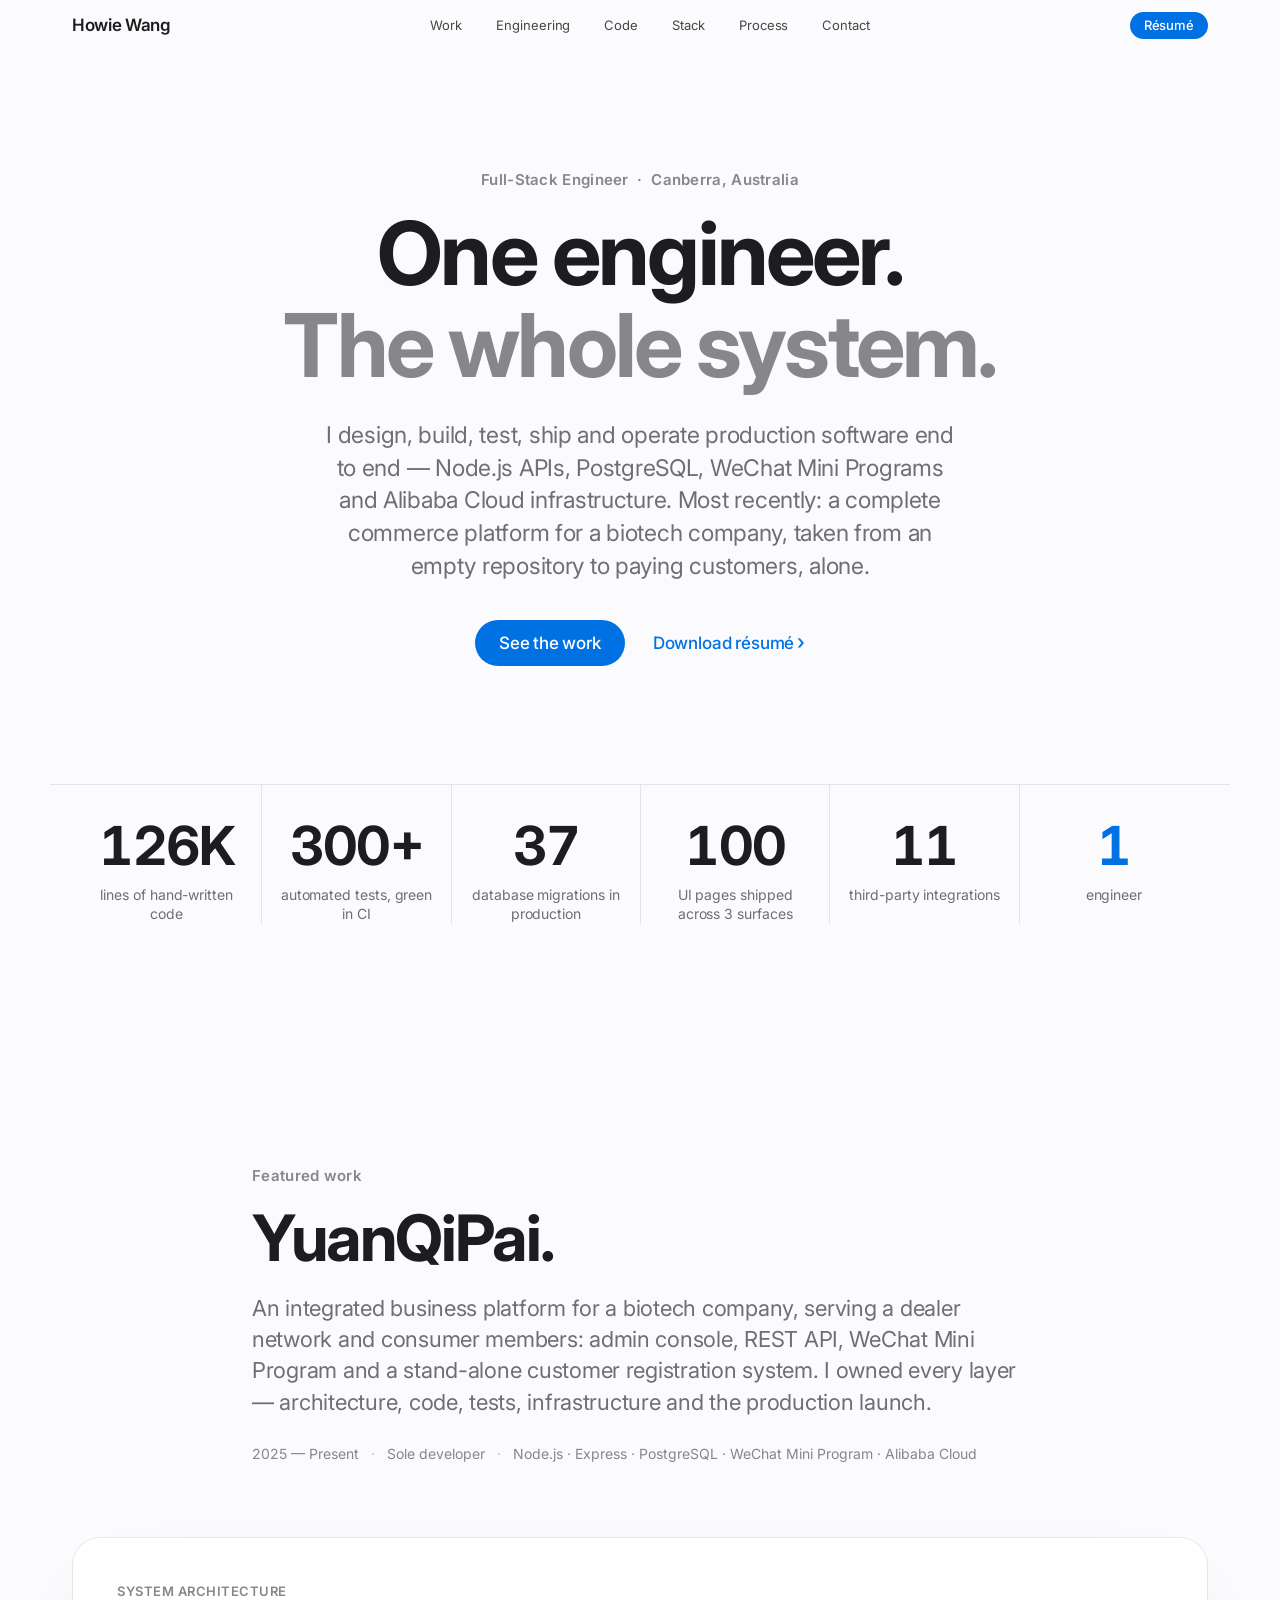
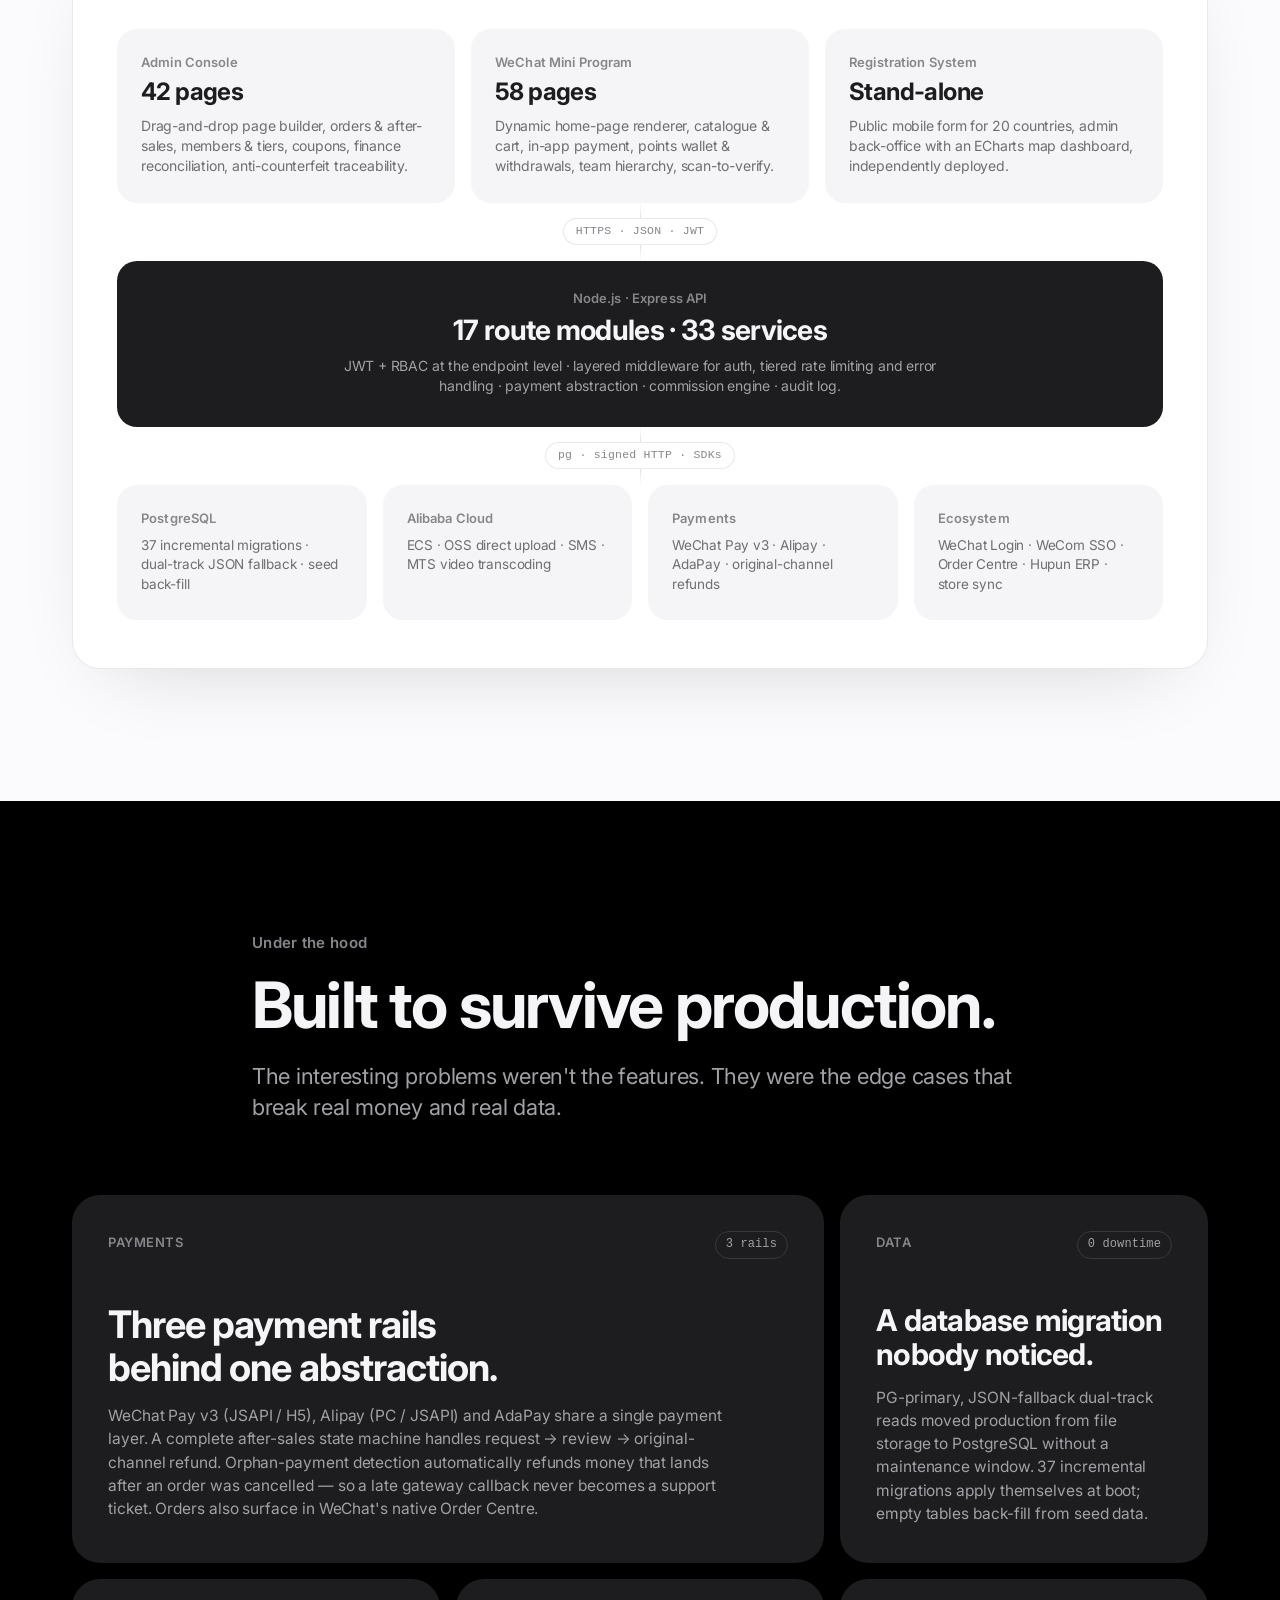
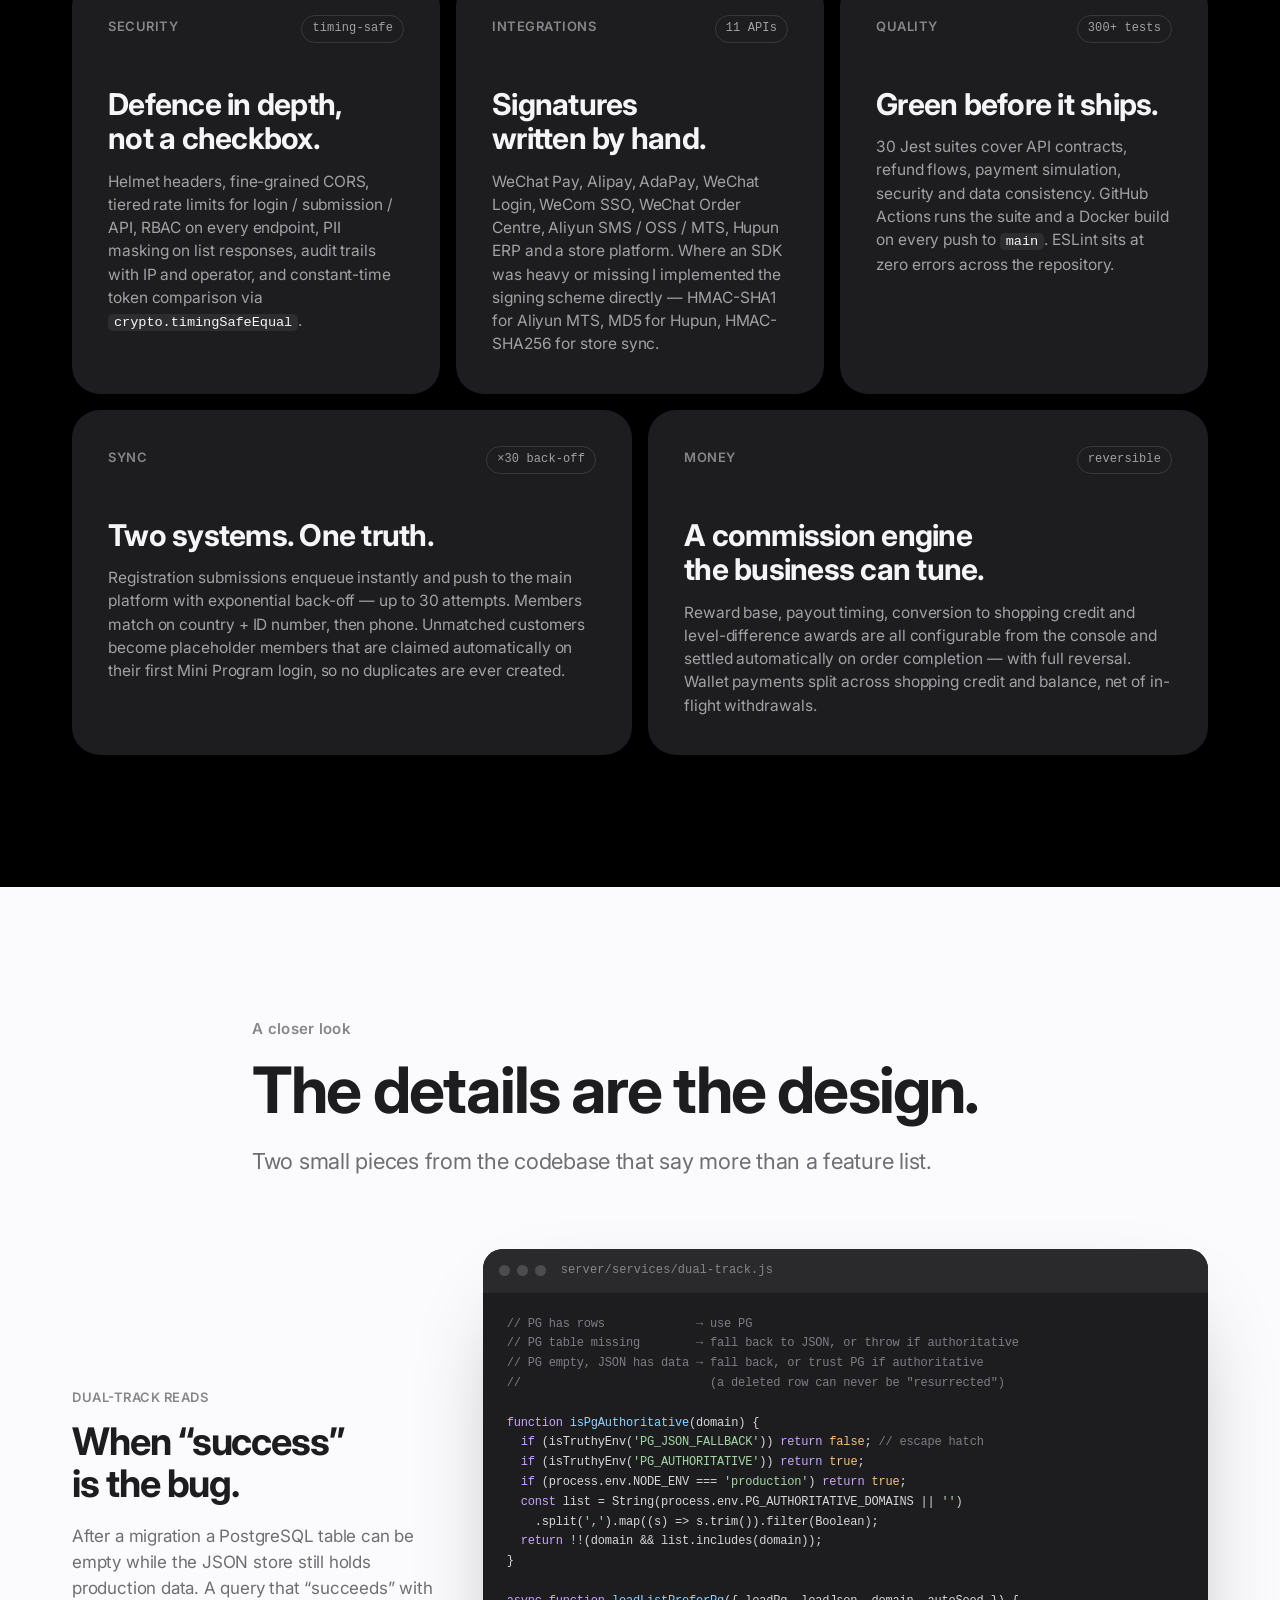
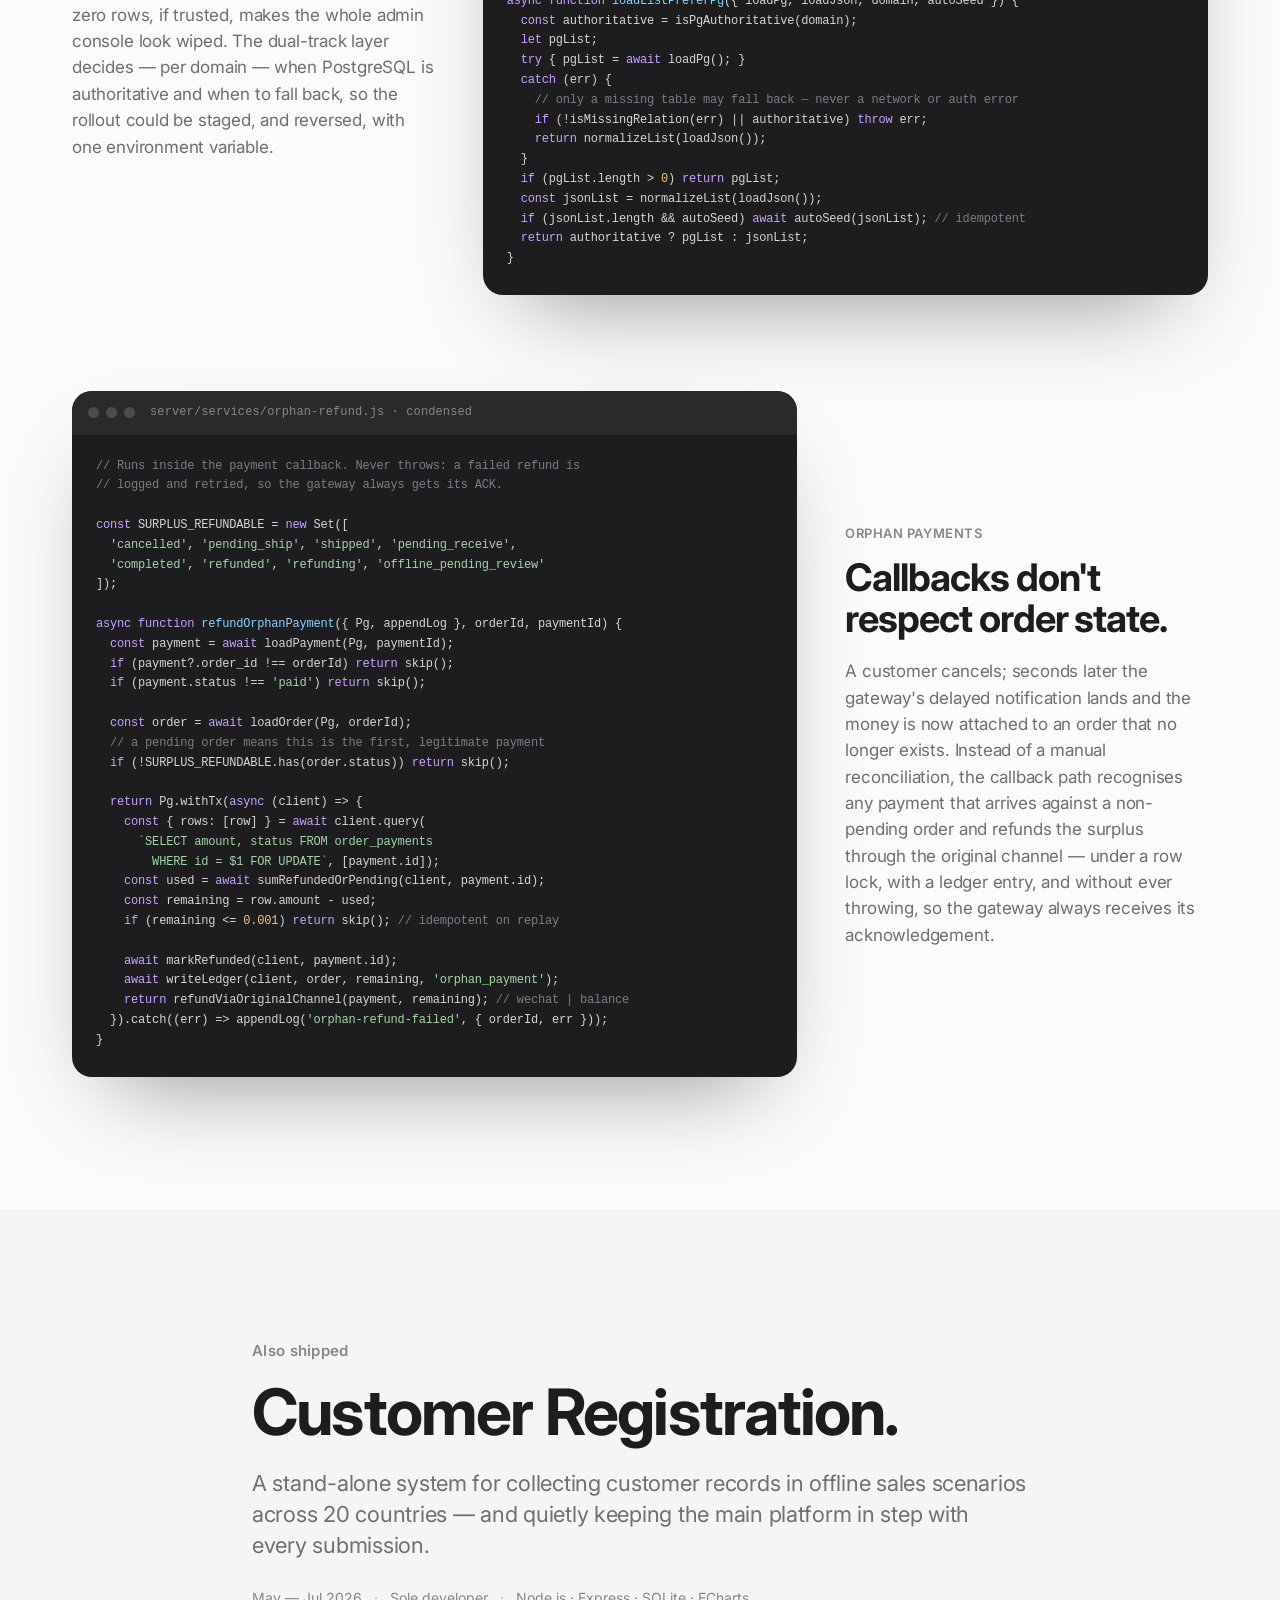
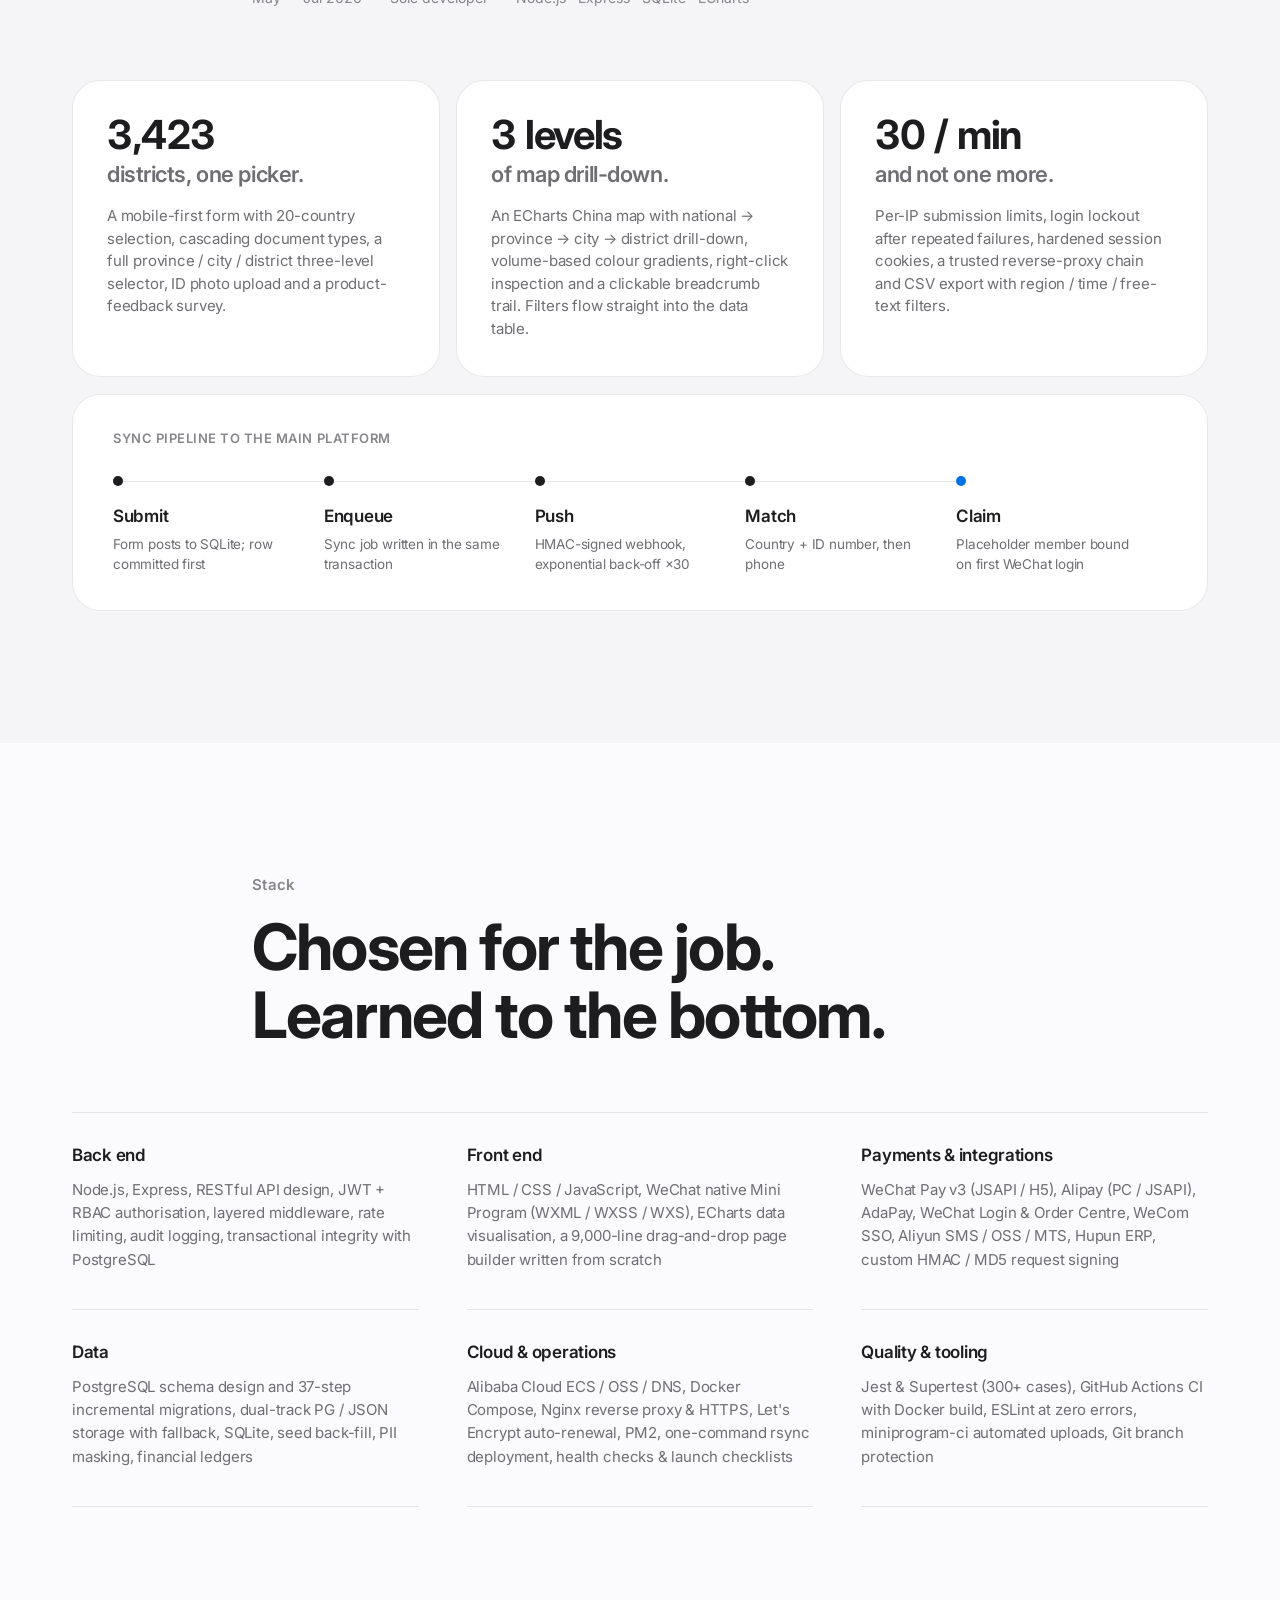
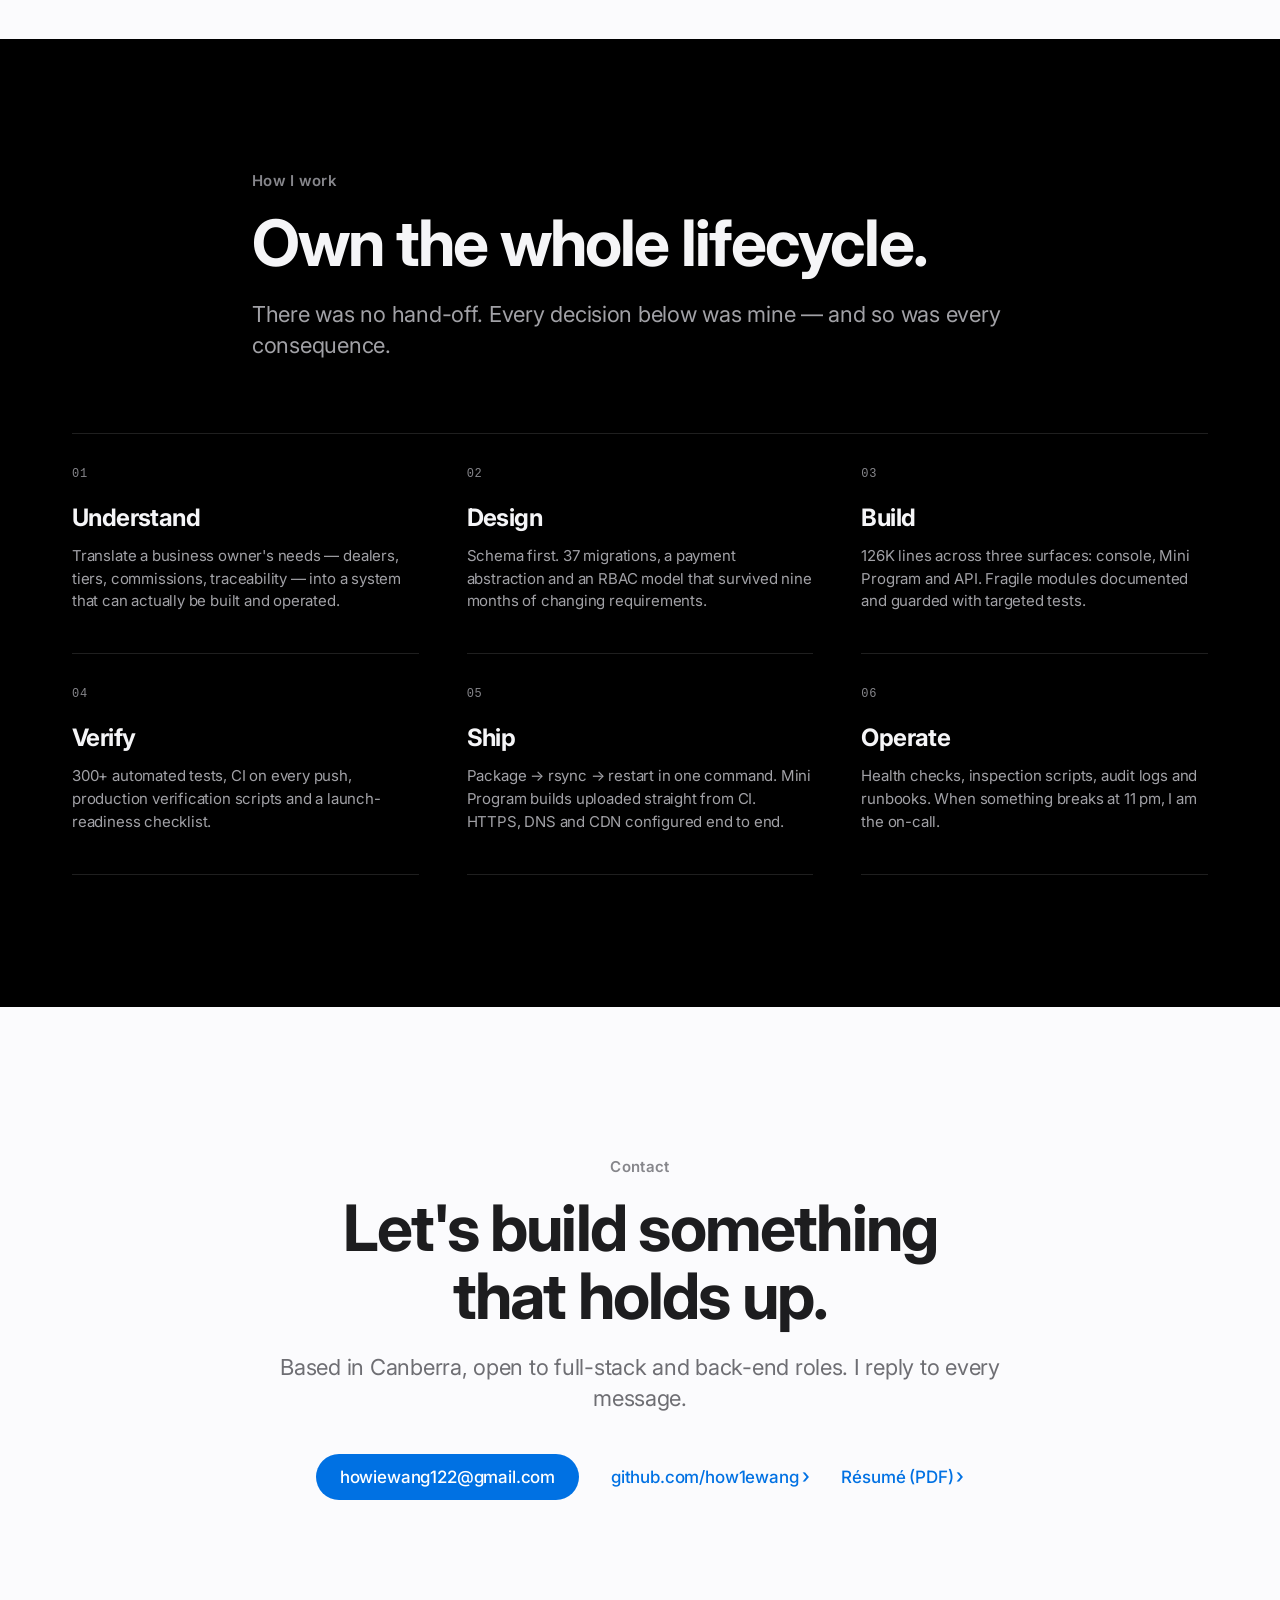
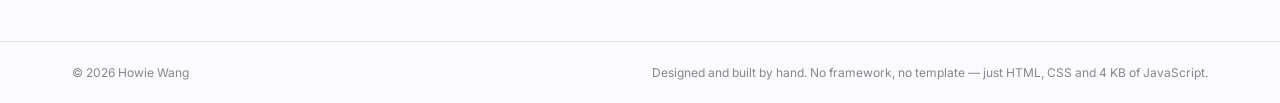
==== index.html @ 5460c05d "Personal site: Apple-style portfolio (HTML/CSS/JS, no build step) Co-authored-by: Cursor <cursoragen" ====
<!DOCTYPE html>
<html lang="en">
<head>
  <meta charset="utf-8">
  <meta name="viewport" content="width=device-width, initial-scale=1, viewport-fit=cover">
  <title>Howie Wang — Full-Stack Engineer</title>
  <meta name="description" content="Howie Wang is a full-stack engineer in Canberra who designs, builds, tests, ships and operates production systems end to end — Node.js, PostgreSQL, WeChat Mini Programs and Alibaba Cloud.">
  <meta name="author" content="Howie Wang">
  <meta name="theme-color" content="#fbfbfd">

  <meta property="og:type" content="website">
  <meta property="og:title" content="Howie Wang — Full-Stack Engineer">
  <meta property="og:description" content="One engineer. The whole system. A production commerce platform — 126K lines, 300+ tests, 37 migrations, 11 integrations — built solo.">
  <meta name="twitter:card" content="summary">

  <link rel="icon" href="data:image/svg+xml,%3Csvg xmlns='http://www.w3.org/2000/svg' viewBox='0 0 64 64'%3E%3Crect width='64' height='64' rx='14' fill='%231d1d1f'/%3E%3Ctext x='32' y='41' text-anchor='middle' font-family='-apple-system,Helvetica,Arial,sans-serif' font-size='26' font-weight='600' fill='%23fff'%3EHW%3C/text%3E%3C/svg%3E">

  <link rel="preconnect" href="https://fonts.googleapis.com">
  <link rel="preconnect" href="https://fonts.gstatic.com" crossorigin>
  <link rel="stylesheet" href="https://fonts.googleapis.com/css2?family=Inter:wght@400;500;600;700&display=swap">
  <link rel="stylesheet" href="styles.css">
</head>
<body>

  <!-- ============================== NAV ============================== -->
  <header class="nav" id="nav">
    <div class="nav-inner">
      <a class="nav-brand" href="#top" aria-label="Howie Wang — home">Howie Wang</a>

      <nav class="nav-links" aria-label="Primary">
        <a href="#work">Work</a>
        <a href="#engineering">Engineering</a>
        <a href="#code">Code</a>
        <a href="#stack">Stack</a>
        <a href="#process">Process</a>
        <a href="#contact">Contact</a>
      </nav>

      <div class="nav-actions">
        <a class="btn btn-sm" href="Howie_Wang_Resume.pdf" target="_blank" rel="noopener">Résumé</a>
        <button class="nav-toggle" id="navToggle" aria-label="Open menu" aria-expanded="false" aria-controls="mobileMenu">
          <span></span><span></span>
        </button>
      </div>
    </div>
  </header>

  <!-- Kept outside <header>: its backdrop-filter would otherwise become the
       containing block for this fixed-position panel. -->
  <nav class="nav-mobile" id="mobileMenu" aria-label="Mobile">
    <a href="#work">Work</a>
    <a href="#engineering">Engineering</a>
    <a href="#code">Code</a>
    <a href="#stack">Stack</a>
    <a href="#process">Process</a>
    <a href="#contact">Contact</a>
    <a href="Howie_Wang_Resume.pdf" target="_blank" rel="noopener">Résumé (PDF)</a>
  </nav>

  <main id="top">

    <!-- ============================== HERO ============================== -->
    <section class="hero">
      <div class="container-narrow">
        <p class="eyebrow reveal">Full-Stack Engineer &nbsp;·&nbsp; Canberra, Australia</p>
        <h1 class="hero-title reveal" data-delay="1">
          One engineer.<br>
          <span class="muted">The whole system.</span>
        </h1>
        <p class="hero-lead reveal" data-delay="2">
          I design, build, test, ship and operate production software end to end —
          Node.js APIs, PostgreSQL, WeChat Mini Programs and Alibaba Cloud infrastructure.
          Most recently: a complete commerce platform for a biotech company, taken from an
          empty repository to paying customers, alone.
        </p>
        <div class="hero-cta reveal" data-delay="3">
          <a class="btn" href="#work">See the work</a>
          <a class="link-arrow" href="Howie_Wang_Resume.pdf" target="_blank" rel="noopener">Download résumé</a>
        </div>
      </div>

      <div class="stats container reveal" data-delay="4" aria-label="Key numbers">
        <div class="stat">
          <div class="stat-value"><span data-count="126">126</span>K</div>
          <div class="stat-label">lines of hand-written code</div>
        </div>
        <div class="stat">
          <div class="stat-value"><span data-count="300">300</span>+</div>
          <div class="stat-label">automated tests, green in CI</div>
        </div>
        <div class="stat">
          <div class="stat-value"><span data-count="37">37</span></div>
          <div class="stat-label">database migrations in production</div>
        </div>
        <div class="stat">
          <div class="stat-value"><span data-count="100">100</span></div>
          <div class="stat-label">UI pages shipped across 3 surfaces</div>
        </div>
        <div class="stat">
          <div class="stat-value"><span data-count="11">11</span></div>
          <div class="stat-label">third-party integrations</div>
        </div>
        <div class="stat stat-accent">
          <div class="stat-value"><span data-count="1">1</span></div>
          <div class="stat-label">engineer</div>
        </div>
      </div>
    </section>

    <!-- ============================== WORK ============================== -->
    <section class="section" id="work">
      <div class="container-narrow">
        <p class="eyebrow reveal">Featured work</p>
        <h2 class="section-title reveal" data-delay="1">YuanQiPai.</h2>
        <p class="section-lead reveal" data-delay="2">
          An integrated business platform for a biotech company, serving a dealer network and
          consumer members: admin console, REST API, WeChat Mini Program and a stand-alone customer
          registration system. I owned every layer — architecture, code, tests, infrastructure and
          the production launch.
        </p>
        <p class="meta-line reveal" data-delay="3">
          <span>2025 — Present</span>
          <span>Sole developer</span>
          <span>Node.js · Express · PostgreSQL · WeChat Mini Program · Alibaba Cloud</span>
        </p>
      </div>

      <!-- Architecture diagram -->
      <div class="container reveal" data-delay="2">
        <section class="arch" aria-labelledby="archCaption">
          <div class="arch-caption" id="archCaption">System architecture</div>

          <div class="arch-row arch-row-3">
            <div class="arch-node">
              <div class="arch-node-kicker">Admin Console</div>
              <div class="arch-node-title">42 pages</div>
              <div class="arch-node-desc">Drag-and-drop page builder, orders &amp; after-sales, members &amp; tiers, coupons, finance reconciliation, anti-counterfeit traceability.</div>
            </div>
            <div class="arch-node">
              <div class="arch-node-kicker">WeChat Mini Program</div>
              <div class="arch-node-title">58 pages</div>
              <div class="arch-node-desc">Dynamic home-page renderer, catalogue &amp; cart, in-app payment, points wallet &amp; withdrawals, team hierarchy, scan-to-verify.</div>
            </div>
            <div class="arch-node">
              <div class="arch-node-kicker">Registration System</div>
              <div class="arch-node-title">Stand-alone</div>
              <div class="arch-node-desc">Public mobile form for 20 countries, admin back-office with an ECharts map dashboard, independently deployed.</div>
            </div>
          </div>

          <div class="arch-link"><span>HTTPS · JSON · JWT</span></div>

          <div class="arch-row">
            <div class="arch-node arch-node-core">
              <div class="arch-node-kicker">Node.js · Express API</div>
              <div class="arch-node-title">17 route modules · 33 services</div>
              <div class="arch-node-desc">JWT + RBAC at the endpoint level · layered middleware for auth, tiered rate limiting and error handling · payment abstraction · commission engine · audit log.</div>
            </div>
          </div>

          <div class="arch-link"><span>pg · signed HTTP · SDKs</span></div>

          <div class="arch-row arch-row-4">
            <div class="arch-node arch-node-sm">
              <div class="arch-node-kicker">PostgreSQL</div>
              <div class="arch-node-desc">37 incremental migrations · dual-track JSON fallback · seed back-fill</div>
            </div>
            <div class="arch-node arch-node-sm">
              <div class="arch-node-kicker">Alibaba Cloud</div>
              <div class="arch-node-desc">ECS · OSS direct upload · SMS · MTS video transcoding</div>
            </div>
            <div class="arch-node arch-node-sm">
              <div class="arch-node-kicker">Payments</div>
              <div class="arch-node-desc">WeChat Pay v3 · Alipay · AdaPay · original-channel refunds</div>
            </div>
            <div class="arch-node arch-node-sm">
              <div class="arch-node-kicker">Ecosystem</div>
              <div class="arch-node-desc">WeChat Login · WeCom SSO · Order Centre · Hupun ERP · store sync</div>
            </div>
          </div>
        </section>
      </div>
    </section>

    <!-- ============================== ENGINEERING (dark) ============================== -->
    <section class="section section-dark" id="engineering">
      <div class="container-narrow">
        <p class="eyebrow reveal">Under the hood</p>
        <h2 class="section-title reveal" data-delay="1">Built to survive production.</h2>
        <p class="section-lead reveal" data-delay="2">
          The interesting problems weren't the features. They were the edge cases that
          break real money and real data.
        </p>
      </div>

      <div class="container">
        <div class="bento">
          <article class="tile tile-4 reveal">
            <div class="tile-top">
              <span class="tile-kicker">Payments</span>
              <span class="tile-metric">3 rails</span>
            </div>
            <h3>Three payment rails behind one abstraction.</h3>
            <p>
              WeChat Pay v3 (JSAPI / H5), Alipay (PC / JSAPI) and AdaPay share a single payment layer.
              A complete after-sales state machine handles request → review → original-channel refund.
              Orphan-payment detection automatically refunds money that lands after an order was
              cancelled — so a late gateway callback never becomes a support ticket. Orders also
              surface in WeChat's native Order Centre.
            </p>
          </article>

          <article class="tile tile-2 reveal" data-delay="1">
            <div class="tile-top">
              <span class="tile-kicker">Data</span>
              <span class="tile-metric">0 downtime</span>
            </div>
            <h3>A database migration nobody noticed.</h3>
            <p>
              PG-primary, JSON-fallback dual-track reads moved production from file storage to PostgreSQL
              without a maintenance window. 37 incremental migrations apply themselves at boot; empty
              tables back-fill from seed data.
            </p>
          </article>

          <article class="tile tile-2 reveal">
            <div class="tile-top">
              <span class="tile-kicker">Security</span>
              <span class="tile-metric">timing-safe</span>
            </div>
            <h3>Defence in depth, not a checkbox.</h3>
            <p>
              Helmet headers, fine-grained CORS, tiered rate limits for login / submission / API, RBAC on
              every endpoint, PII masking on list responses, audit trails with IP and operator, and
              constant-time token comparison via <code>crypto.timingSafeEqual</code>.
            </p>
          </article>

          <article class="tile tile-2 reveal" data-delay="1">
            <div class="tile-top">
              <span class="tile-kicker">Integrations</span>
              <span class="tile-metric">11 APIs</span>
            </div>
            <h3>Signatures written by hand.</h3>
            <p>
              WeChat Pay, Alipay, AdaPay, WeChat Login, WeCom SSO, WeChat Order Centre, Aliyun SMS / OSS / MTS,
              Hupun ERP and a store platform. Where an SDK was heavy or missing I implemented the signing
              scheme directly — HMAC-SHA1 for Aliyun MTS, MD5 for Hupun, HMAC-SHA256 for store sync.
            </p>
          </article>

          <article class="tile tile-2 reveal" data-delay="2">
            <div class="tile-top">
              <span class="tile-kicker">Quality</span>
              <span class="tile-metric">300+ tests</span>
            </div>
            <h3>Green before it ships.</h3>
            <p>
              30 Jest suites cover API contracts, refund flows, payment simulation, security and data
              consistency. GitHub Actions runs the suite and a Docker build on every push to
              <code>main</code>. ESLint sits at zero errors across the repository.
            </p>
          </article>

          <article class="tile tile-3 reveal">
            <div class="tile-top">
              <span class="tile-kicker">Sync</span>
              <span class="tile-metric">×30 back-off</span>
            </div>
            <h3>Two systems. One truth.</h3>
            <p>
              Registration submissions enqueue instantly and push to the main platform with exponential
              back-off — up to 30 attempts. Members match on country + ID number, then phone. Unmatched
              customers become placeholder members that are claimed automatically on their first Mini
              Program login, so no duplicates are ever created.
            </p>
          </article>

          <article class="tile tile-3 reveal" data-delay="1">
            <div class="tile-top">
              <span class="tile-kicker">Money</span>
              <span class="tile-metric">reversible</span>
            </div>
            <h3>A commission engine the business can tune.</h3>
            <p>
              Reward base, payout timing, conversion to shopping credit and level-difference awards are
              all configurable from the console and settled automatically on order completion — with
              full reversal. Wallet payments split across shopping credit and balance, net of in-flight
              withdrawals.
            </p>
          </article>
        </div>
      </div>
    </section>

    <!-- ============================== CODE ============================== -->
    <section class="section" id="code">
      <div class="container-narrow">
        <p class="eyebrow reveal">A closer look</p>
        <h2 class="section-title reveal" data-delay="1">The details are the design.</h2>
        <p class="section-lead reveal" data-delay="2">
          Two small pieces from the codebase that say more than a feature list.
        </p>
      </div>

      <div class="container">
        <div class="split reveal">
          <div class="split-text">
            <span class="split-kicker">Dual-track reads</span>
            <h3>When “success” is the bug.</h3>
            <p>
              After a migration a PostgreSQL table can be empty while the JSON store still holds production
              data. A query that “succeeds” with zero rows, if trusted, makes the whole admin console look
              wiped. The dual-track layer decides — per domain — when PostgreSQL is authoritative and when
              to fall back, so the rollout could be staged, and reversed, with one environment variable.
            </p>
          </div>
          <div class="code-window" aria-label="Excerpt from server/services/dual-track.js">
            <div class="code-bar"><span></span><span></span><span></span><em>server/services/dual-track.js</em></div>
<pre><code><span class="c">// PG has rows             → use PG</span>
<span class="c">// PG table missing        → fall back to JSON, or throw if authoritative</span>
<span class="c">// PG empty, JSON has data → fall back, or trust PG if authoritative</span>
<span class="c">//                           (a deleted row can never be "resurrected")</span>

<span class="k">function</span> <span class="f">isPgAuthoritative</span>(domain) {
  <span class="k">if</span> (isTruthyEnv(<span class="s">'PG_JSON_FALLBACK'</span>)) <span class="k">return</span> <span class="b">false</span>; <span class="c">// escape hatch</span>
  <span class="k">if</span> (isTruthyEnv(<span class="s">'PG_AUTHORITATIVE'</span>)) <span class="k">return</span> <span class="b">true</span>;
  <span class="k">if</span> (process.env.NODE_ENV === <span class="s">'production'</span>) <span class="k">return</span> <span class="b">true</span>;
  <span class="k">const</span> list = String(process.env.PG_AUTHORITATIVE_DOMAINS || <span class="s">''</span>)
    .split(<span class="s">','</span>).map((s) => s.trim()).filter(Boolean);
  <span class="k">return</span> !!(domain &amp;&amp; list.includes(domain));
}

<span class="k">async function</span> <span class="f">loadListPreferPg</span>({ loadPg, loadJson, domain, autoSeed }) {
  <span class="k">const</span> authoritative = isPgAuthoritative(domain);
  <span class="k">let</span> pgList;
  <span class="k">try</span> { pgList = <span class="k">await</span> loadPg(); }
  <span class="k">catch</span> (err) {
    <span class="c">// only a missing table may fall back — never a network or auth error</span>
    <span class="k">if</span> (!isMissingRelation(err) || authoritative) <span class="k">throw</span> err;
    <span class="k">return</span> normalizeList(loadJson());
  }
  <span class="k">if</span> (pgList.length > <span class="n">0</span>) <span class="k">return</span> pgList;
  <span class="k">const</span> jsonList = normalizeList(loadJson());
  <span class="k">if</span> (jsonList.length &amp;&amp; autoSeed) <span class="k">await</span> autoSeed(jsonList); <span class="c">// idempotent</span>
  <span class="k">return</span> authoritative ? pgList : jsonList;
}</code></pre>
          </div>
        </div>

        <div class="split split-reverse reveal">
          <div class="split-text">
            <span class="split-kicker">Orphan payments</span>
            <h3>Callbacks don't respect order state.</h3>
            <p>
              A customer cancels; seconds later the gateway's delayed notification lands and the money is
              now attached to an order that no longer exists. Instead of a manual reconciliation, the
              callback path recognises any payment that arrives against a non-pending order and refunds
              the surplus through the original channel — under a row lock, with a ledger entry, and
              without ever throwing, so the gateway always receives its acknowledgement.
            </p>
          </div>
          <div class="code-window" aria-label="Condensed excerpt from server/services/orphan-refund.js">
            <div class="code-bar"><span></span><span></span><span></span><em>server/services/orphan-refund.js · condensed</em></div>
<pre><code><span class="c">// Runs inside the payment callback. Never throws: a failed refund is</span>
<span class="c">// logged and retried, so the gateway always gets its ACK.</span>

<span class="k">const</span> SURPLUS_REFUNDABLE = <span class="k">new</span> Set([
  <span class="s">'cancelled'</span>, <span class="s">'pending_ship'</span>, <span class="s">'shipped'</span>, <span class="s">'pending_receive'</span>,
  <span class="s">'completed'</span>, <span class="s">'refunded'</span>, <span class="s">'refunding'</span>, <span class="s">'offline_pending_review'</span>
]);

<span class="k">async function</span> <span class="f">refundOrphanPayment</span>({ Pg, appendLog }, orderId, paymentId) {
  <span class="k">const</span> payment = <span class="k">await</span> loadPayment(Pg, paymentId);
  <span class="k">if</span> (payment?.order_id !== orderId) <span class="k">return</span> skip();
  <span class="k">if</span> (payment.status !== <span class="s">'paid'</span>) <span class="k">return</span> skip();

  <span class="k">const</span> order = <span class="k">await</span> loadOrder(Pg, orderId);
  <span class="c">// a pending order means this is the first, legitimate payment</span>
  <span class="k">if</span> (!SURPLUS_REFUNDABLE.has(order.status)) <span class="k">return</span> skip();

  <span class="k">return</span> Pg.withTx(<span class="k">async</span> (client) => {
    <span class="k">const</span> { rows: [row] } = <span class="k">await</span> client.query(
      <span class="s">`SELECT amount, status FROM order_payments</span>
<span class="s">        WHERE id = $1 FOR UPDATE`</span>, [payment.id]);
    <span class="k">const</span> used = <span class="k">await</span> sumRefundedOrPending(client, payment.id);
    <span class="k">const</span> remaining = row.amount - used;
    <span class="k">if</span> (remaining &lt;= <span class="n">0.001</span>) <span class="k">return</span> skip(); <span class="c">// idempotent on replay</span>

    <span class="k">await</span> markRefunded(client, payment.id);
    <span class="k">await</span> writeLedger(client, order, remaining, <span class="s">'orphan_payment'</span>);
    <span class="k">return</span> refundViaOriginalChannel(payment, remaining); <span class="c">// wechat | balance</span>
  }).catch((err) => appendLog(<span class="s">'orphan-refund-failed'</span>, { orderId, err }));
}</code></pre>
          </div>
        </div>
      </div>
    </section>

    <!-- ============================== SUB-PROJECT ============================== -->
    <section class="section section-alt" id="registration">
      <div class="container-narrow">
        <p class="eyebrow reveal">Also shipped</p>
        <h2 class="section-title reveal" data-delay="1">Customer Registration.</h2>
        <p class="section-lead reveal" data-delay="2">
          A stand-alone system for collecting customer records in offline sales scenarios across
          20 countries — and quietly keeping the main platform in step with every submission.
        </p>
        <p class="meta-line reveal" data-delay="3">
          <span>May — Jul 2026</span>
          <span>Sole developer</span>
          <span>Node.js · Express · SQLite · ECharts</span>
        </p>
      </div>

      <div class="container">
        <div class="cards-3">
          <article class="card reveal">
            <div class="card-num">3,423</div>
            <h3>districts, one picker.</h3>
            <p>A mobile-first form with 20-country selection, cascading document types, a full province / city / district three-level selector, ID photo upload and a product-feedback survey.</p>
          </article>
          <article class="card reveal" data-delay="1">
            <div class="card-num">3 levels</div>
            <h3>of map drill-down.</h3>
            <p>An ECharts China map with national → province → city → district drill-down, volume-based colour gradients, right-click inspection and a clickable breadcrumb trail. Filters flow straight into the data table.</p>
          </article>
          <article class="card reveal" data-delay="2">
            <div class="card-num">30 / min</div>
            <h3>and not one more.</h3>
            <p>Per-IP submission limits, login lockout after repeated failures, hardened session cookies, a trusted reverse-proxy chain and CSV export with region / time / free-text filters.</p>
          </article>
        </div>

        <section class="pipeline reveal" aria-labelledby="pipelineCaption">
          <div class="pipeline-caption" id="pipelineCaption">Sync pipeline to the main platform</div>
          <ol class="pipeline-steps">
            <li><span class="pipeline-step">Submit</span><span class="pipeline-desc">Form posts to SQLite; row committed first</span></li>
            <li><span class="pipeline-step">Enqueue</span><span class="pipeline-desc">Sync job written in the same transaction</span></li>
            <li><span class="pipeline-step">Push</span><span class="pipeline-desc">HMAC-signed webhook, exponential back-off ×30</span></li>
            <li><span class="pipeline-step">Match</span><span class="pipeline-desc">Country + ID number, then phone</span></li>
            <li><span class="pipeline-step">Claim</span><span class="pipeline-desc">Placeholder member bound on first WeChat login</span></li>
          </ol>
        </section>
      </div>
    </section>

    <!-- ============================== STACK ============================== -->
    <section class="section" id="stack">
      <div class="container-narrow">
        <p class="eyebrow reveal">Stack</p>
        <h2 class="section-title reveal" data-delay="1">Chosen for the job. Learned to the bottom.</h2>
      </div>

      <div class="container">
        <div class="skills reveal">
          <div class="skill-group">
            <h3>Back end</h3>
            <p>Node.js, Express, RESTful API design, JWT + RBAC authorisation, layered middleware, rate limiting, audit logging, transactional integrity with PostgreSQL</p>
          </div>
          <div class="skill-group">
            <h3>Front end</h3>
            <p>HTML / CSS / JavaScript, WeChat native Mini Program (WXML / WXSS / WXS), ECharts data visualisation, a 9,000-line drag-and-drop page builder written from scratch</p>
          </div>
          <div class="skill-group">
            <h3>Payments &amp; integrations</h3>
            <p>WeChat Pay v3 (JSAPI / H5), Alipay (PC / JSAPI), AdaPay, WeChat Login &amp; Order Centre, WeCom SSO, Aliyun SMS / OSS / MTS, Hupun ERP, custom HMAC / MD5 request signing</p>
          </div>
          <div class="skill-group">
            <h3>Data</h3>
            <p>PostgreSQL schema design and 37-step incremental migrations, dual-track PG / JSON storage with fallback, SQLite, seed back-fill, PII masking, financial ledgers</p>
          </div>
          <div class="skill-group">
            <h3>Cloud &amp; operations</h3>
            <p>Alibaba Cloud ECS / OSS / DNS, Docker Compose, Nginx reverse proxy &amp; HTTPS, Let's Encrypt auto-renewal, PM2, one-command rsync deployment, health checks &amp; launch checklists</p>
          </div>
          <div class="skill-group">
            <h3>Quality &amp; tooling</h3>
            <p>Jest &amp; Supertest (300+ cases), GitHub Actions CI with Docker build, ESLint at zero errors, miniprogram-ci automated uploads, Git branch protection</p>
          </div>
        </div>
      </div>
    </section>

    <!-- ============================== PROCESS (dark) ============================== -->
    <section class="section section-dark" id="process">
      <div class="container-narrow">
        <p class="eyebrow reveal">How I work</p>
        <h2 class="section-title reveal" data-delay="1">Own the whole lifecycle.</h2>
        <p class="section-lead reveal" data-delay="2">
          There was no hand-off. Every decision below was mine — and so was every consequence.
        </p>
      </div>

      <div class="container">
        <ol class="process reveal">
          <li>
            <span class="process-num">01</span>
            <h3>Understand</h3>
            <p>Translate a business owner's needs — dealers, tiers, commissions, traceability — into a system that can actually be built and operated.</p>
          </li>
          <li>
            <span class="process-num">02</span>
            <h3>Design</h3>
            <p>Schema first. 37 migrations, a payment abstraction and an RBAC model that survived nine months of changing requirements.</p>
          </li>
          <li>
            <span class="process-num">03</span>
            <h3>Build</h3>
            <p>126K lines across three surfaces: console, Mini Program and API. Fragile modules documented and guarded with targeted tests.</p>
          </li>
          <li>
            <span class="process-num">04</span>
            <h3>Verify</h3>
            <p>300+ automated tests, CI on every push, production verification scripts and a launch-readiness checklist.</p>
          </li>
          <li>
            <span class="process-num">05</span>
            <h3>Ship</h3>
            <p>Package → rsync → restart in one command. Mini Program builds uploaded straight from CI. HTTPS, DNS and CDN configured end to end.</p>
          </li>
          <li>
            <span class="process-num">06</span>
            <h3>Operate</h3>
            <p>Health checks, inspection scripts, audit logs and runbooks. When something breaks at 11 pm, I am the on-call.</p>
          </li>
        </ol>
      </div>
    </section>

    <!-- ============================== CONTACT ============================== -->
    <section class="section section-contact" id="contact">
      <div class="container-narrow">
        <p class="eyebrow reveal">Contact</p>
        <h2 class="section-title reveal" data-delay="1">Let's build something that holds up.</h2>
        <p class="section-lead reveal" data-delay="2">
          Based in Canberra, open to full-stack and back-end roles. I reply to every message.
        </p>
        <div class="contact-actions reveal" data-delay="3">
          <a class="btn" href="mailto:howiewang122@gmail.com">howiewang122@gmail.com</a>
          <a class="link-arrow" href="https://github.com/how1ewang" target="_blank" rel="noopener">github.com/how1ewang</a>
          <a class="link-arrow" href="Howie_Wang_Resume.pdf" target="_blank" rel="noopener">Résumé (PDF)</a>
        </div>
      </div>
    </section>
  </main>

  <footer class="footer">
    <div class="container footer-inner">
      <span>© 2026 Howie Wang</span>
      <span>Designed and built by hand. No framework, no template — just HTML, CSS and 4 KB of JavaScript.</span>
    </div>
  </footer>

  <script src="main.js" defer></script>
</body>
</html>
---- styles.css ----
/* ==========================================================================
   Howie Wang — portfolio
   Design language: quiet, typographic, Apple-inspired.
   ========================================================================== */

:root {
  /* Surfaces */
  --bg: #fbfbfd;
  --bg-alt: #f5f5f7;
  --bg-dark: #000000;
  --surface-dark: #1d1d1f;
  --surface-dark-2: #2a2a2d;

  /* Text */
  --text: #1d1d1f;
  --text-2: #6e6e73;
  --text-3: #86868b;
  --text-on-dark: #f5f5f7;
  --text-on-dark-2: #a1a1a6;
  --text-on-dark-3: #86868b;

  /* Accent — used functionally only */
  --accent: #0071e3;
  --accent-hover: #0077ed;

  /* Lines */
  --hairline: rgba(0, 0, 0, 0.09);
  --hairline-dark: rgba(255, 255, 255, 0.12);

  /* Shape */
  --r-xl: 28px;
  --r-lg: 20px;
  --r-md: 14px;
  --r-pill: 980px;

  /* Type */
  --font: -apple-system, BlinkMacSystemFont, "SF Pro Display", "SF Pro Text", "Inter", "Segoe UI", "Helvetica Neue", Helvetica, Arial, sans-serif;
  --mono: "SF Mono", ui-monospace, "JetBrains Mono", Menlo, Consolas, monospace;

  /* Layout */
  --nav-h: 52px;
  --w-narrow: 820px;
  --w-wide: 1180px;
  --gutter: 22px;

  /* Motion */
  --ease: cubic-bezier(0.25, 0.1, 0.25, 1);
  --ease-out: cubic-bezier(0.16, 1, 0.3, 1);
}

/* --------------------------------------------------------------------------
   Reset & base
   -------------------------------------------------------------------------- */
*, *::before, *::after { box-sizing: border-box; }

html {
  scroll-behavior: smooth;
  scroll-padding-top: calc(var(--nav-h) + 24px);
  -webkit-text-size-adjust: 100%;
}

body {
  margin: 0;
  font-family: var(--font);
  font-size: 17px;
  line-height: 1.47;
  letter-spacing: -0.011em;
  color: var(--text);
  background: var(--bg);
  -webkit-font-smoothing: antialiased;
  -moz-osx-font-smoothing: grayscale;
  text-rendering: optimizeLegibility;
  font-feature-settings: "kern" 1, "liga" 1, "calt" 1;
}

h1, h2, h3, h4, p, ol, ul { margin: 0; }
ol, ul { padding: 0; list-style: none; }
a { color: inherit; text-decoration: none; }
img, svg { display: block; max-width: 100%; }
code { font-family: var(--mono); font-size: 0.92em; }
::selection { background: rgba(0, 113, 227, 0.18); }

:focus-visible {
  outline: 3px solid rgba(0, 113, 227, 0.6);
  outline-offset: 3px;
  border-radius: 6px;
}

.container { width: 100%; max-width: var(--w-wide); margin: 0 auto; padding: 0 var(--gutter); }
.container-narrow { width: 100%; max-width: var(--w-narrow); margin: 0 auto; padding: 0 var(--gutter); }

/* --------------------------------------------------------------------------
   Typography
   -------------------------------------------------------------------------- */
.eyebrow {
  font-size: 15px;
  line-height: 1.3;
  font-weight: 600;
  letter-spacing: 0.02em;
  color: var(--text-3);
  margin-bottom: 18px;
}

.hero-title {
  /* 10.8vw keeps "The whole system." on one line from 320px phones up to desktop */
  font-size: clamp(34px, 10.8vw, 88px);
  line-height: 1.04;
  font-weight: 700;
  letter-spacing: -0.032em;
  color: var(--text);
}
.hero-title .muted { color: var(--text-3); }

.hero-lead {
  margin: 28px auto 0;
  font-size: clamp(19px, 2.1vw, 23px);
  line-height: 1.42;
  letter-spacing: -0.012em;
  color: var(--text-2);
  max-width: 46ch;
  font-weight: 400;
}

.section-title {
  font-size: clamp(36px, 5.6vw, 64px);
  line-height: 1.06;
  font-weight: 700;
  letter-spacing: -0.028em;
  color: var(--text);
  text-wrap: balance;
}

.section-lead {
  margin-top: 22px;
  font-size: clamp(18px, 2vw, 22px);
  line-height: 1.42;
  letter-spacing: -0.012em;
  color: var(--text-2);
  max-width: 56ch;
}

.meta-line {
  margin-top: 26px;
  display: flex;
  flex-wrap: wrap;
  gap: 6px 0;
  font-size: 14px;
  letter-spacing: 0;
  color: var(--text-3);
}
.meta-line span + span::before { content: "·"; margin: 0 12px; color: rgba(0, 0, 0, 0.25); }

/* --------------------------------------------------------------------------
   Buttons & links
   -------------------------------------------------------------------------- */
.btn {
  display: inline-flex;
  align-items: center;
  justify-content: center;
  padding: 13px 24px;
  border-radius: var(--r-pill);
  background: var(--accent);
  color: #fff;
  font-size: 17px;
  font-weight: 500;
  letter-spacing: -0.01em;
  line-height: 1.2;
  white-space: nowrap;
  transition: background 0.2s var(--ease), transform 0.2s var(--ease);
}
.btn:hover { background: var(--accent-hover); }
.btn:active { transform: scale(0.98); }
.btn-sm { padding: 6px 14px; font-size: 13px; font-weight: 500; }

.link-arrow {
  display: inline-flex;
  align-items: center;
  gap: 3px;
  color: var(--accent);
  font-size: 17px;
  font-weight: 500;
  letter-spacing: -0.01em;
  transition: gap 0.2s var(--ease);
}
.link-arrow::after {
  content: "›";
  font-size: 1.2em;
  line-height: 1;
  transform: translateY(-1px);
  transition: transform 0.2s var(--ease);
}
.link-arrow:hover { text-decoration: underline; text-underline-offset: 3px; }
.link-arrow:hover::after { transform: translate(2px, -1px); }

/* --------------------------------------------------------------------------
   Nav — frosted glass
   -------------------------------------------------------------------------- */
.nav {
  position: fixed;
  top: 0; left: 0; right: 0;
  z-index: 100;
  height: var(--nav-h);
  background: rgba(251, 251, 253, 0.72);
  -webkit-backdrop-filter: saturate(180%) blur(20px);
  backdrop-filter: saturate(180%) blur(20px);
  border-bottom: 1px solid transparent;
  transition: border-color 0.3s var(--ease), background 0.3s var(--ease);
}
.nav.is-scrolled {
  border-bottom-color: var(--hairline);
  background: rgba(251, 251, 253, 0.82);
}
.nav-inner {
  max-width: var(--w-wide);
  height: 100%;
  margin: 0 auto;
  padding: 0 var(--gutter);
  display: flex;
  align-items: center;
  justify-content: space-between;
  gap: 24px;
}
.nav-brand {
  font-size: 17px;
  font-weight: 600;
  letter-spacing: -0.02em;
  color: var(--text);
}
.nav-links { display: flex; gap: 34px; }
.nav-links a {
  font-size: 13px;
  font-weight: 400;
  letter-spacing: -0.005em;
  color: rgba(29, 29, 31, 0.82);
  transition: color 0.2s var(--ease);
}
.nav-links a:hover { color: var(--text); }
.nav-actions { display: flex; align-items: center; gap: 14px; }

.nav-toggle {
  display: none;
  width: 36px; height: 36px;
  padding: 0;
  margin-right: -8px;
  border: 0;
  background: transparent;
  cursor: pointer;
  position: relative;
}
.nav-toggle span {
  position: absolute;
  left: 9px; right: 9px;
  height: 1.5px;
  background: var(--text);
  border-radius: 2px;
  transition: transform 0.3s var(--ease), top 0.3s var(--ease);
}
.nav-toggle span:nth-child(1) { top: 14px; }
.nav-toggle span:nth-child(2) { top: 21px; }
body.nav-open .nav-toggle span:nth-child(1) { top: 17.5px; transform: rotate(45deg); }
body.nav-open .nav-toggle span:nth-child(2) { top: 17.5px; transform: rotate(-45deg); }

.nav-mobile {
  display: none;
  position: fixed;
  top: var(--nav-h); left: 0; right: 0; bottom: 0;
  z-index: 99;
  overflow-y: auto;
  flex-direction: column;
  padding: 8px var(--gutter) 28px;
  background: rgba(251, 251, 253, 0.96);
  -webkit-backdrop-filter: saturate(180%) blur(20px);
  backdrop-filter: saturate(180%) blur(20px);
}
.nav-mobile a {
  padding: 15px 0;
  font-size: 22px;
  font-weight: 600;
  letter-spacing: -0.02em;
  border-bottom: 1px solid var(--hairline);
  opacity: 0;
  transform: translateY(-6px);
  transition: opacity 0.35s var(--ease), transform 0.35s var(--ease);
}
.nav-mobile a:last-child { border-bottom: 0; }
body.nav-open .nav-mobile { display: flex; }
body.nav-open .nav-mobile a { opacity: 1; transform: none; }
body.nav-open .nav-mobile a:nth-child(1) { transition-delay: 0.03s; }
body.nav-open .nav-mobile a:nth-child(2) { transition-delay: 0.06s; }
body.nav-open .nav-mobile a:nth-child(3) { transition-delay: 0.09s; }
body.nav-open .nav-mobile a:nth-child(4) { transition-delay: 0.12s; }
body.nav-open .nav-mobile a:nth-child(5) { transition-delay: 0.15s; }
body.nav-open .nav-mobile a:nth-child(6) { transition-delay: 0.18s; }
body.nav-open .nav-mobile a:nth-child(7) { transition-delay: 0.21s; }
body.nav-open { overflow: hidden; }

/* --------------------------------------------------------------------------
   Sections
   -------------------------------------------------------------------------- */
.section { padding: 132px 0; }
.section-alt { background: var(--bg-alt); }

.section-dark {
  background: var(--bg-dark);
  color: var(--text-on-dark);
}
.section-dark .eyebrow { color: var(--text-on-dark-3); }
.section-dark .section-title { color: var(--text-on-dark); }
.section-dark .section-lead { color: var(--text-on-dark-2); }

/* --------------------------------------------------------------------------
   Hero
   -------------------------------------------------------------------------- */
.hero {
  padding: calc(var(--nav-h) + 118px) 0 110px;
  text-align: center;
}
.hero .container-narrow { max-width: 900px; }
.hero-cta {
  margin-top: 38px;
  display: flex;
  align-items: center;
  justify-content: center;
  gap: 28px;
  flex-wrap: wrap;
}

/* Stats */
.stats {
  margin-top: 118px;
  display: grid;
  grid-template-columns: repeat(6, 1fr);
  border-top: 1px solid var(--hairline);
  text-align: center;
}
.stat {
  padding: 34px 18px 0;
  border-left: 1px solid var(--hairline);
}
.stat:first-child { border-left: 0; }
.stat-value {
  font-size: clamp(38px, 4.2vw, 56px);
  line-height: 1;
  font-weight: 700;
  letter-spacing: -0.035em;
  font-variant-numeric: tabular-nums;
  color: var(--text);
}
.stat-label {
  margin: 12px auto 0;
  font-size: 14px;
  line-height: 1.4;
  color: var(--text-2);
  letter-spacing: -0.005em;
  max-width: 17ch;
}
.stat-accent .stat-value { color: var(--accent); }

/* --------------------------------------------------------------------------
   Architecture diagram
   -------------------------------------------------------------------------- */
.arch {
  margin-top: 72px;
  padding: 44px 44px 48px;
  background: #fff;
  border: 1px solid var(--hairline);
  border-radius: var(--r-xl);
  box-shadow: 0 30px 80px -40px rgba(0, 0, 0, 0.18);
}
.arch-caption {
  font-size: 13px;
  font-weight: 600;
  letter-spacing: 0.04em;
  text-transform: uppercase;
  color: var(--text-3);
  margin-bottom: 28px;
}
.arch-row { display: grid; gap: 16px; }
.arch-row-3 { grid-template-columns: repeat(3, 1fr); }
.arch-row-4 { grid-template-columns: repeat(4, 1fr); }

.arch-node {
  background: var(--bg-alt);
  border-radius: var(--r-lg);
  padding: 24px 24px 26px;
  transition: transform 0.35s var(--ease-out), background 0.35s var(--ease);
}
.arch-node:hover { transform: translateY(-2px); background: #f0f0f3; }
.arch-node-kicker {
  font-size: 13px;
  font-weight: 600;
  letter-spacing: 0.01em;
  color: var(--text-3);
}
.arch-node-title {
  margin-top: 6px;
  font-size: 24px;
  line-height: 1.15;
  font-weight: 700;
  letter-spacing: -0.025em;
}
.arch-node-desc {
  margin-top: 10px;
  font-size: 14px;
  line-height: 1.45;
  color: var(--text-2);
}
.arch-node-sm .arch-node-desc { margin-top: 8px; font-size: 13.5px; }

.arch-node-core {
  background: var(--surface-dark);
  color: var(--text-on-dark);
  text-align: center;
  padding: 28px 40px 30px;
}
.arch-node-core:hover { background: #26262a; }
.arch-node-core .arch-node-kicker { color: var(--text-on-dark-3); }
.arch-node-core .arch-node-title { font-size: 28px; }
.arch-node-core .arch-node-desc { color: var(--text-on-dark-2); max-width: 72ch; margin-left: auto; margin-right: auto; }

.arch-link {
  position: relative;
  height: 58px;
  display: flex;
  align-items: center;
  justify-content: center;
}
.arch-link::before {
  content: "";
  position: absolute;
  top: 0; bottom: 0; left: 50%;
  width: 1px;
  background: linear-gradient(to bottom, transparent, rgba(0, 0, 0, 0.22), transparent);
}
.arch-link span {
  position: relative;
  padding: 4px 12px;
  background: #fff;
  border: 1px solid var(--hairline);
  border-radius: var(--r-pill);
  font-family: var(--mono);
  font-size: 11.5px;
  letter-spacing: 0.02em;
  color: var(--text-3);
}

/* --------------------------------------------------------------------------
   Bento (dark)
   -------------------------------------------------------------------------- */
.bento {
  margin-top: 72px;
  display: grid;
  grid-template-columns: repeat(6, 1fr);
  gap: 16px;
}
.tile {
  background: var(--surface-dark);
  border-radius: var(--r-xl);
  padding: 36px 36px 38px;
  display: flex;
  flex-direction: column;
  min-height: 300px;
  position: relative;
  overflow: hidden;
  transition: background 0.35s var(--ease), transform 0.4s var(--ease-out);
}
.tile:hover { background: var(--surface-dark-2); transform: translateY(-3px); }
.tile-2 { grid-column: span 2; }
.tile-3 { grid-column: span 3; }
.tile-4 { grid-column: span 4; }

.tile-top {
  display: flex;
  justify-content: space-between;
  align-items: baseline;
  padding-bottom: 44px;
}
.tile-kicker {
  font-size: 13px;
  font-weight: 600;
  letter-spacing: 0.04em;
  text-transform: uppercase;
  color: var(--text-on-dark-3);
}
.tile-metric {
  font-family: var(--mono);
  font-size: 12px;
  letter-spacing: 0.01em;
  color: var(--text-on-dark-2);
  padding: 4px 10px;
  border: 1px solid var(--hairline-dark);
  border-radius: var(--r-pill);
}
.tile h3 {
  font-size: clamp(24px, 2.4vw, 30px);
  line-height: 1.15;
  font-weight: 700;
  letter-spacing: -0.025em;
  color: var(--text-on-dark);
  text-wrap: balance;
}
.tile-4 h3 { font-size: clamp(28px, 3vw, 38px); max-width: 20ch; }
.tile p {
  margin-top: 14px;
  font-size: 15.5px;
  line-height: 1.5;
  color: var(--text-on-dark-2);
  letter-spacing: -0.005em;
}
.tile-4 p { max-width: 62ch; }
.tile code {
  font-size: 0.88em;
  color: var(--text-on-dark);
  background: rgba(255, 255, 255, 0.07);
  padding: 1px 6px;
  border-radius: 5px;
}

/* --------------------------------------------------------------------------
   Code — split layout
   -------------------------------------------------------------------------- */
.split {
  margin-top: 72px;
  display: grid;
  grid-template-columns: minmax(0, 4fr) minmax(0, 8fr);
  gap: 48px;
  align-items: center;
}
.split + .split { margin-top: 96px; }
.split-reverse { grid-template-columns: minmax(0, 8fr) minmax(0, 4fr); }
.split-reverse .split-text { order: 2; }
.split-reverse .code-window { order: 1; }

.split-kicker {
  display: inline-block;
  font-size: 13px;
  font-weight: 600;
  letter-spacing: 0.04em;
  text-transform: uppercase;
  color: var(--text-3);
  margin-bottom: 14px;
}
.split-text h3 {
  font-size: clamp(28px, 3vw, 38px);
  line-height: 1.1;
  font-weight: 700;
  letter-spacing: -0.028em;
  text-wrap: balance;
}
.split-text p {
  margin-top: 18px;
  font-size: 17px;
  line-height: 1.55;
  color: var(--text-2);
}

.code-window {
  background: var(--surface-dark);
  border-radius: var(--r-lg);
  overflow: hidden;
  box-shadow: 0 40px 90px -40px rgba(0, 0, 0, 0.45);
  min-width: 0;
}
.code-bar {
  display: flex;
  align-items: center;
  gap: 7px;
  padding: 13px 16px;
  background: #2a2a2d;
}
.code-bar span { width: 11px; height: 11px; border-radius: 50%; background: rgba(255, 255, 255, 0.16); }
.code-bar em {
  margin-left: 8px;
  font-family: var(--mono);
  font-style: normal;
  font-size: 12px;
  letter-spacing: 0.01em;
  color: var(--text-on-dark-3);
  white-space: nowrap;
  overflow: hidden;
  text-overflow: ellipsis;
}
.code-window pre {
  margin: 0;
  padding: 22px 24px 26px;
  overflow-x: auto;
  font-family: var(--mono);
  font-size: 12px;
  line-height: 1.65;
  color: #d6d6db;
  tab-size: 2;
  -webkit-overflow-scrolling: touch;
}
.code-window code { font-family: inherit; font-size: inherit; }
.code-window .c { color: #7d7d85; }
.code-window .k { color: #c7a5ff; }
.code-window .s { color: #a5d6a7; }
.code-window .n { color: #f6c177; }
.code-window .b { color: #f6c177; }
.code-window .f { color: #8fd3ff; }

/* --------------------------------------------------------------------------
   Sub-project cards & pipeline
   -------------------------------------------------------------------------- */
.cards-3 {
  margin-top: 72px;
  display: grid;
  grid-template-columns: repeat(3, 1fr);
  gap: 16px;
}
.card {
  background: #fff;
  border-radius: var(--r-xl);
  padding: 34px 34px 36px;
  border: 1px solid var(--hairline);
  transition: transform 0.4s var(--ease-out), box-shadow 0.4s var(--ease);
}
.card:hover { transform: translateY(-3px); box-shadow: 0 24px 60px -30px rgba(0, 0, 0, 0.25); }
.card-num {
  font-size: 40px;
  line-height: 1;
  font-weight: 700;
  letter-spacing: -0.035em;
  font-variant-numeric: tabular-nums;
}
.card h3 {
  margin-top: 6px;
  font-size: 22px;
  line-height: 1.2;
  font-weight: 600;
  letter-spacing: -0.02em;
  color: var(--text-2);
}
.card p {
  margin-top: 18px;
  font-size: 15px;
  line-height: 1.5;
  color: var(--text-2);
}

.pipeline {
  margin-top: 16px;
  background: #fff;
  border: 1px solid var(--hairline);
  border-radius: var(--r-xl);
  padding: 34px 40px 36px;
}
.pipeline-caption {
  font-size: 13px;
  font-weight: 600;
  letter-spacing: 0.04em;
  text-transform: uppercase;
  color: var(--text-3);
  margin-bottom: 28px;
}
.pipeline-steps {
  display: grid;
  grid-template-columns: repeat(5, 1fr);
  gap: 0;
  counter-reset: step;
}
.pipeline-steps li {
  position: relative;
  padding-right: 28px;
}
.pipeline-steps li::before {
  content: "";
  display: block;
  width: 10px; height: 10px;
  border-radius: 50%;
  background: var(--text);
  margin-bottom: 18px;
  position: relative;
  z-index: 1;
}
.pipeline-steps li::after {
  content: "";
  position: absolute;
  top: 4.5px; left: 10px; right: 0;
  height: 1px;
  background: var(--hairline);
}
.pipeline-steps li:last-child::after { display: none; }
.pipeline-steps li:last-child::before { background: var(--accent); }
.pipeline-step {
  display: block;
  font-size: 17px;
  font-weight: 600;
  letter-spacing: -0.015em;
}
.pipeline-desc {
  display: block;
  margin-top: 6px;
  font-size: 13.5px;
  line-height: 1.45;
  color: var(--text-2);
}

/* --------------------------------------------------------------------------
   Skills
   -------------------------------------------------------------------------- */
.skills {
  margin-top: 64px;
  display: grid;
  grid-template-columns: repeat(3, 1fr);
  gap: 0 48px;
  border-top: 1px solid var(--hairline);
}
.skill-group {
  padding: 30px 0 38px;
  border-bottom: 1px solid var(--hairline);
}
.skill-group h3 {
  font-size: 17px;
  font-weight: 600;
  letter-spacing: -0.015em;
}
.skill-group p {
  margin-top: 10px;
  font-size: 15px;
  line-height: 1.55;
  color: var(--text-2);
}

/* --------------------------------------------------------------------------
   Process (dark)
   -------------------------------------------------------------------------- */
.process {
  margin-top: 72px;
  display: grid;
  grid-template-columns: repeat(3, 1fr);
  gap: 0 48px;
  border-top: 1px solid var(--hairline-dark);
}
.process li {
  padding: 32px 0 40px;
  border-bottom: 1px solid var(--hairline-dark);
}
.process-num {
  display: block;
  font-family: var(--mono);
  font-size: 12px;
  letter-spacing: 0.06em;
  color: var(--text-on-dark-3);
}
.process h3 {
  margin-top: 16px;
  font-size: 24px;
  font-weight: 700;
  letter-spacing: -0.025em;
  color: var(--text-on-dark);
}
.process p {
  margin-top: 10px;
  font-size: 15px;
  line-height: 1.52;
  color: var(--text-on-dark-2);
}

/* --------------------------------------------------------------------------
   Contact & footer
   -------------------------------------------------------------------------- */
.section-contact { padding: 150px 0 140px; text-align: center; }
.section-contact .section-lead { margin-left: auto; margin-right: auto; }
.contact-actions {
  margin-top: 40px;
  display: flex;
  align-items: center;
  justify-content: center;
  gap: 16px 32px;
  flex-wrap: wrap;
}

.footer {
  border-top: 1px solid var(--hairline);
  padding: 22px 0 max(22px, env(safe-area-inset-bottom));
  font-size: 12px;
  color: var(--text-3);
  letter-spacing: 0;
}
.footer-inner {
  display: flex;
  justify-content: space-between;
  gap: 16px;
  flex-wrap: wrap;
}

/* --------------------------------------------------------------------------
   Motion — reveal on scroll
   -------------------------------------------------------------------------- */
.reveal {
  opacity: 0;
  transform: translateY(22px);
  transition: opacity 0.9s var(--ease-out), transform 0.9s var(--ease-out);
  will-change: opacity, transform;
}
.reveal[data-delay="1"] { transition-delay: 0.08s; }
.reveal[data-delay="2"] { transition-delay: 0.16s; }
.reveal[data-delay="3"] { transition-delay: 0.24s; }
.reveal[data-delay="4"] { transition-delay: 0.36s; }
.reveal.is-visible { opacity: 1; transform: none; }

@media (prefers-reduced-motion: reduce) {
  html { scroll-behavior: auto; }
  .reveal { opacity: 1; transform: none; transition: none; }
  *, *::before, *::after { transition-duration: 0.01ms !important; animation-duration: 0.01ms !important; }
}

/* --------------------------------------------------------------------------
   Responsive
   -------------------------------------------------------------------------- */
@media (max-width: 1068px) {
  .section { padding: 104px 0; }
  .hero { padding-top: calc(var(--nav-h) + 92px); }

  .stats { grid-template-columns: repeat(3, 1fr); }
  .stat { padding-top: 30px; padding-bottom: 10px; }
  .stat:nth-child(3n + 1) { border-left: 0; }

  .arch { padding: 34px 30px 36px; }
  .arch-row-4 { grid-template-columns: repeat(2, 1fr); }

  .tile { padding: 30px 30px 32px; min-height: 260px; }
  .tile-2 { grid-column: span 3; }
  .tile-4 { grid-column: span 6; }
  .tile-3 { grid-column: span 3; }

  .split, .split-reverse { grid-template-columns: minmax(0, 1fr); gap: 32px; }
  .split-reverse .split-text { order: 1; }
  .split-reverse .code-window { order: 2; }

  .cards-3 { grid-template-columns: 1fr; }
  .pipeline-steps { grid-template-columns: repeat(5, 1fr); }

  .skills { grid-template-columns: repeat(2, 1fr); gap: 0 32px; }
  .process { grid-template-columns: repeat(2, 1fr); gap: 0 32px; }
}

@media (max-width: 734px) {
  :root { --gutter: 18px; --nav-h: 48px; }

  .nav-links { display: none; }
  .nav-toggle { display: block; }
  .nav-actions .btn-sm { display: none; }

  .section { padding: 84px 0; }
  .hero { padding: calc(var(--nav-h) + 72px) 0 80px; }
  .hero-lead { margin-top: 22px; }
  .hero-cta { margin-top: 32px; gap: 20px; }

  .stats { margin-top: 80px; grid-template-columns: repeat(2, 1fr); }
  .stat { border-left: 0; padding: 26px 12px 8px; }
  .stat:nth-child(2n) { border-left: 1px solid var(--hairline); }
  .stat-label { font-size: 13px; }

  .section-lead { margin-top: 16px; }
  .meta-line { margin-top: 20px; flex-direction: column; gap: 4px; }
  .meta-line span + span::before { content: none; }

  .arch { margin-top: 48px; padding: 24px 18px 26px; border-radius: 22px; }
  .arch-row-3, .arch-row-4 { grid-template-columns: 1fr; }
  .arch-row { gap: 12px; }
  .arch-node { padding: 20px 20px 22px; }
  .arch-node-core { padding: 22px 20px 24px; text-align: left; }
  .arch-node-core .arch-node-desc { margin-left: 0; }
  .arch-node-core .arch-node-title { font-size: 22px; }
  .arch-link { height: 48px; }

  .bento { margin-top: 48px; gap: 12px; }
  .tile, .tile-2, .tile-3, .tile-4 { grid-column: span 6; }
  .tile { min-height: 0; padding: 26px 24px 28px; border-radius: 22px; }
  .tile-top { padding-bottom: 26px; }
  .tile-4 h3 { font-size: 26px; }

  .split { margin-top: 48px; gap: 24px; }
  .split + .split { margin-top: 64px; }
  .code-window pre { padding: 18px 18px 22px; font-size: 11.5px; }

  .cards-3 { margin-top: 48px; gap: 12px; }
  .card { padding: 26px 24px 28px; border-radius: 22px; }
  .pipeline { padding: 24px 22px 26px; border-radius: 22px; margin-top: 12px; }
  .pipeline-steps { grid-template-columns: 1fr; gap: 0; }
  .pipeline-steps li { padding: 0 0 22px 26px; }
  .pipeline-steps li::before { position: absolute; left: 0; top: 5px; margin: 0; }
  .pipeline-steps li::after { top: 14px; bottom: -6px; left: 4.5px; right: auto; width: 1px; height: auto; }

  .skills { margin-top: 44px; grid-template-columns: 1fr; }
  .skill-group { padding: 24px 0 28px; }

  .process { margin-top: 48px; grid-template-columns: 1fr; }
  .process li { padding: 26px 0 30px; }

  .section-contact { padding: 100px 0 90px; }
  .contact-actions { flex-direction: column; gap: 22px; }
  .footer-inner { flex-direction: column; gap: 8px; }
}
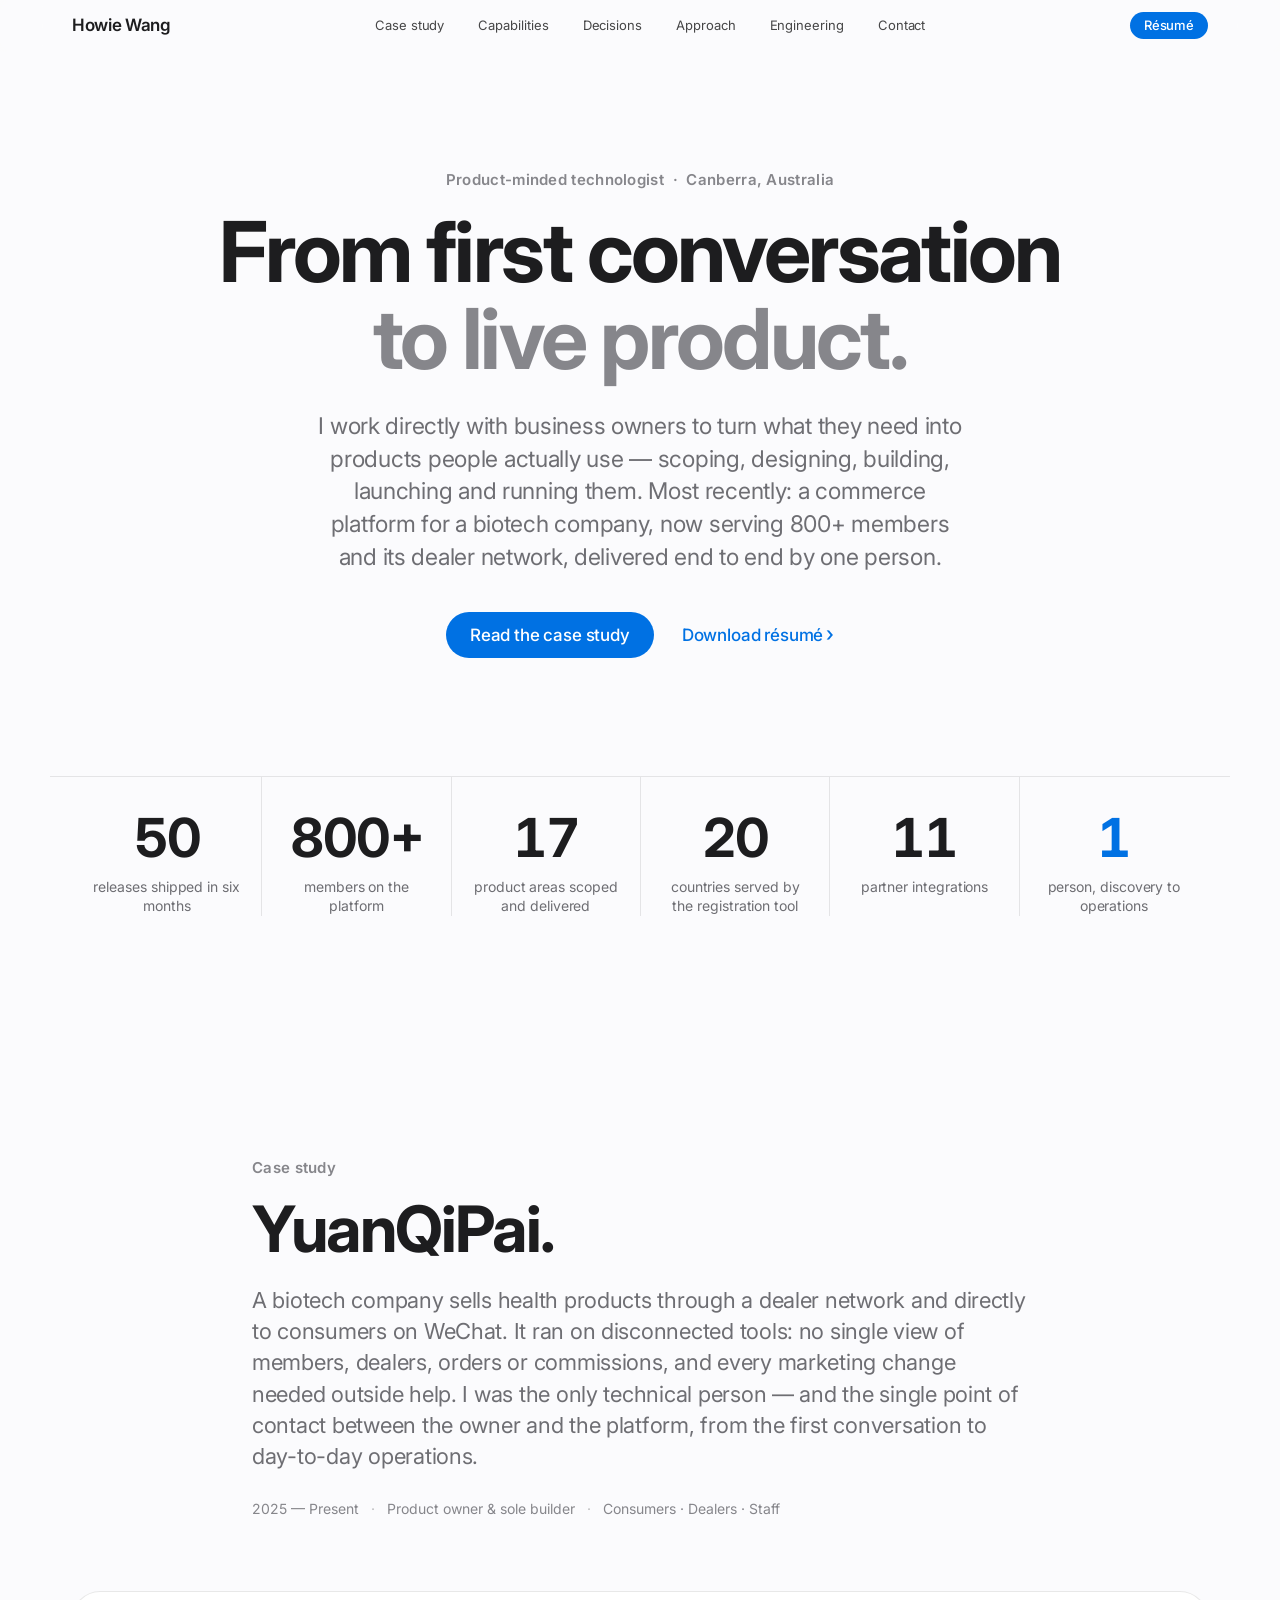
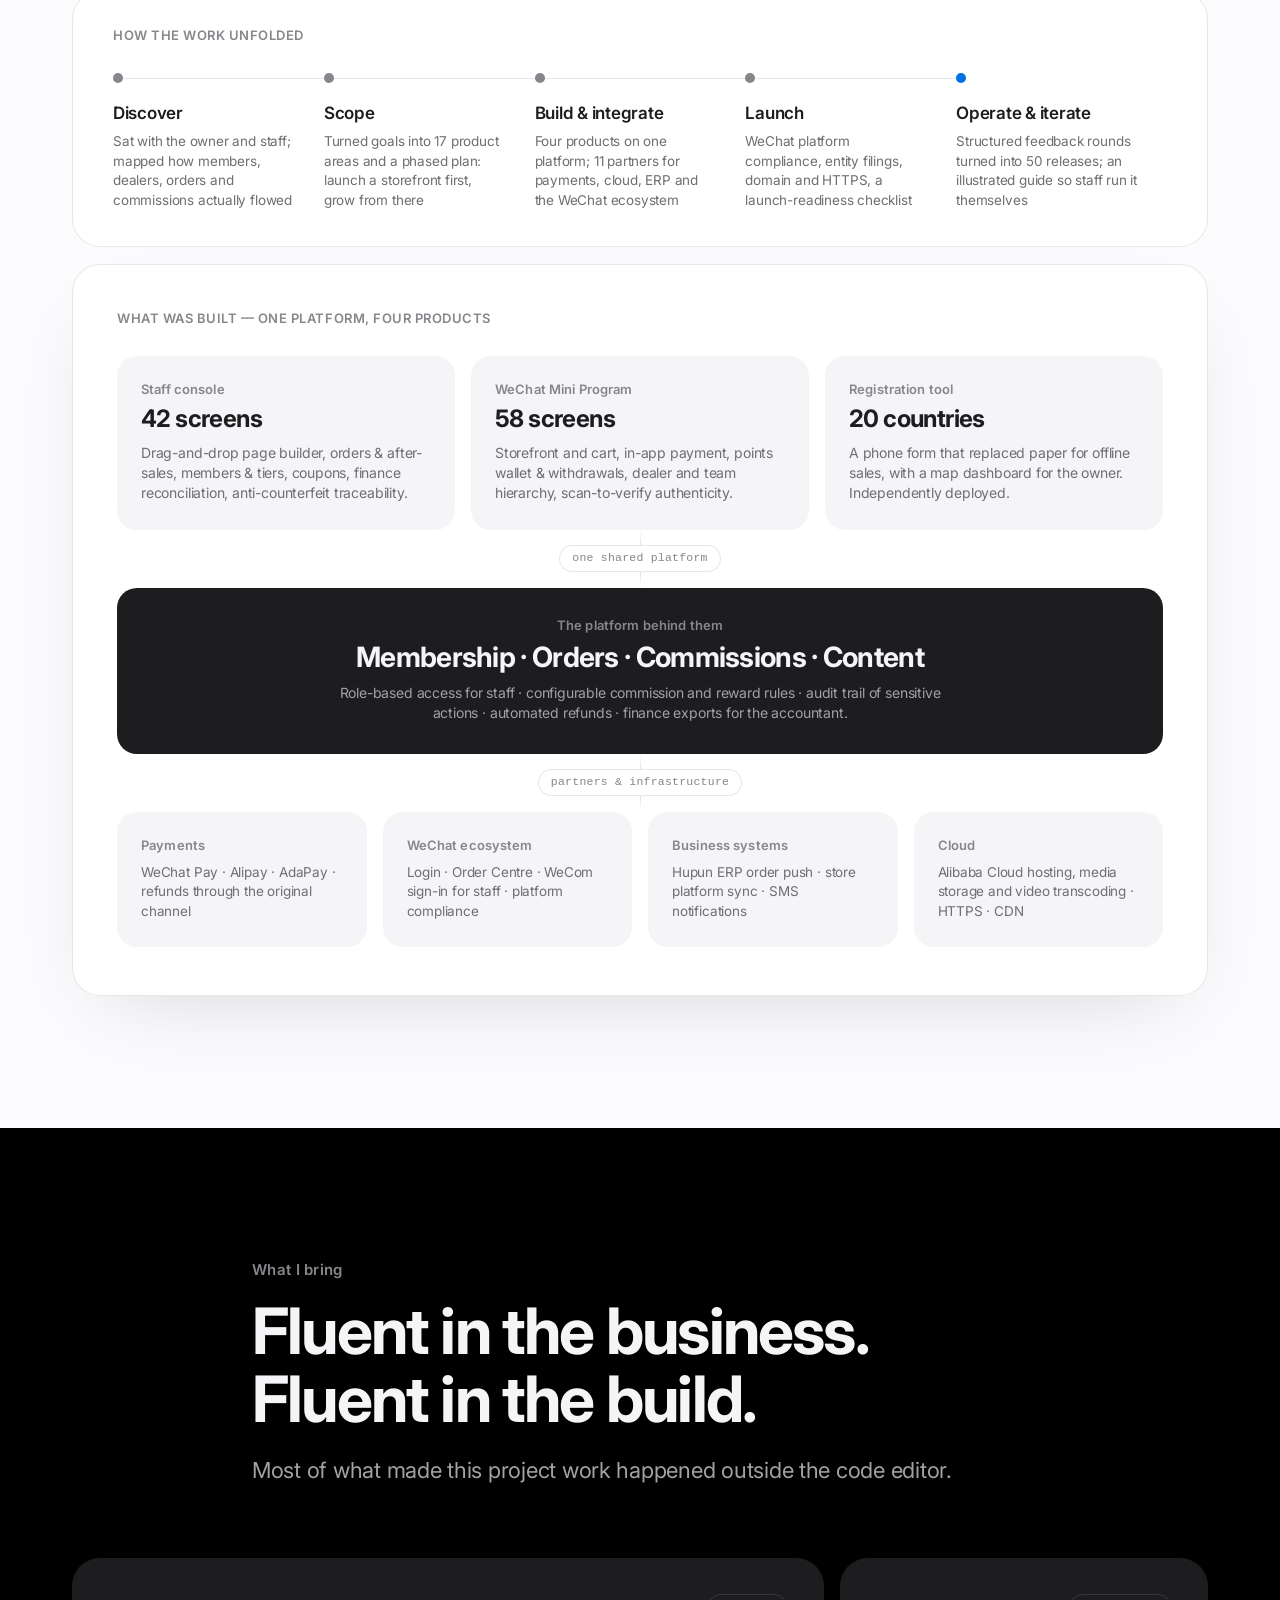
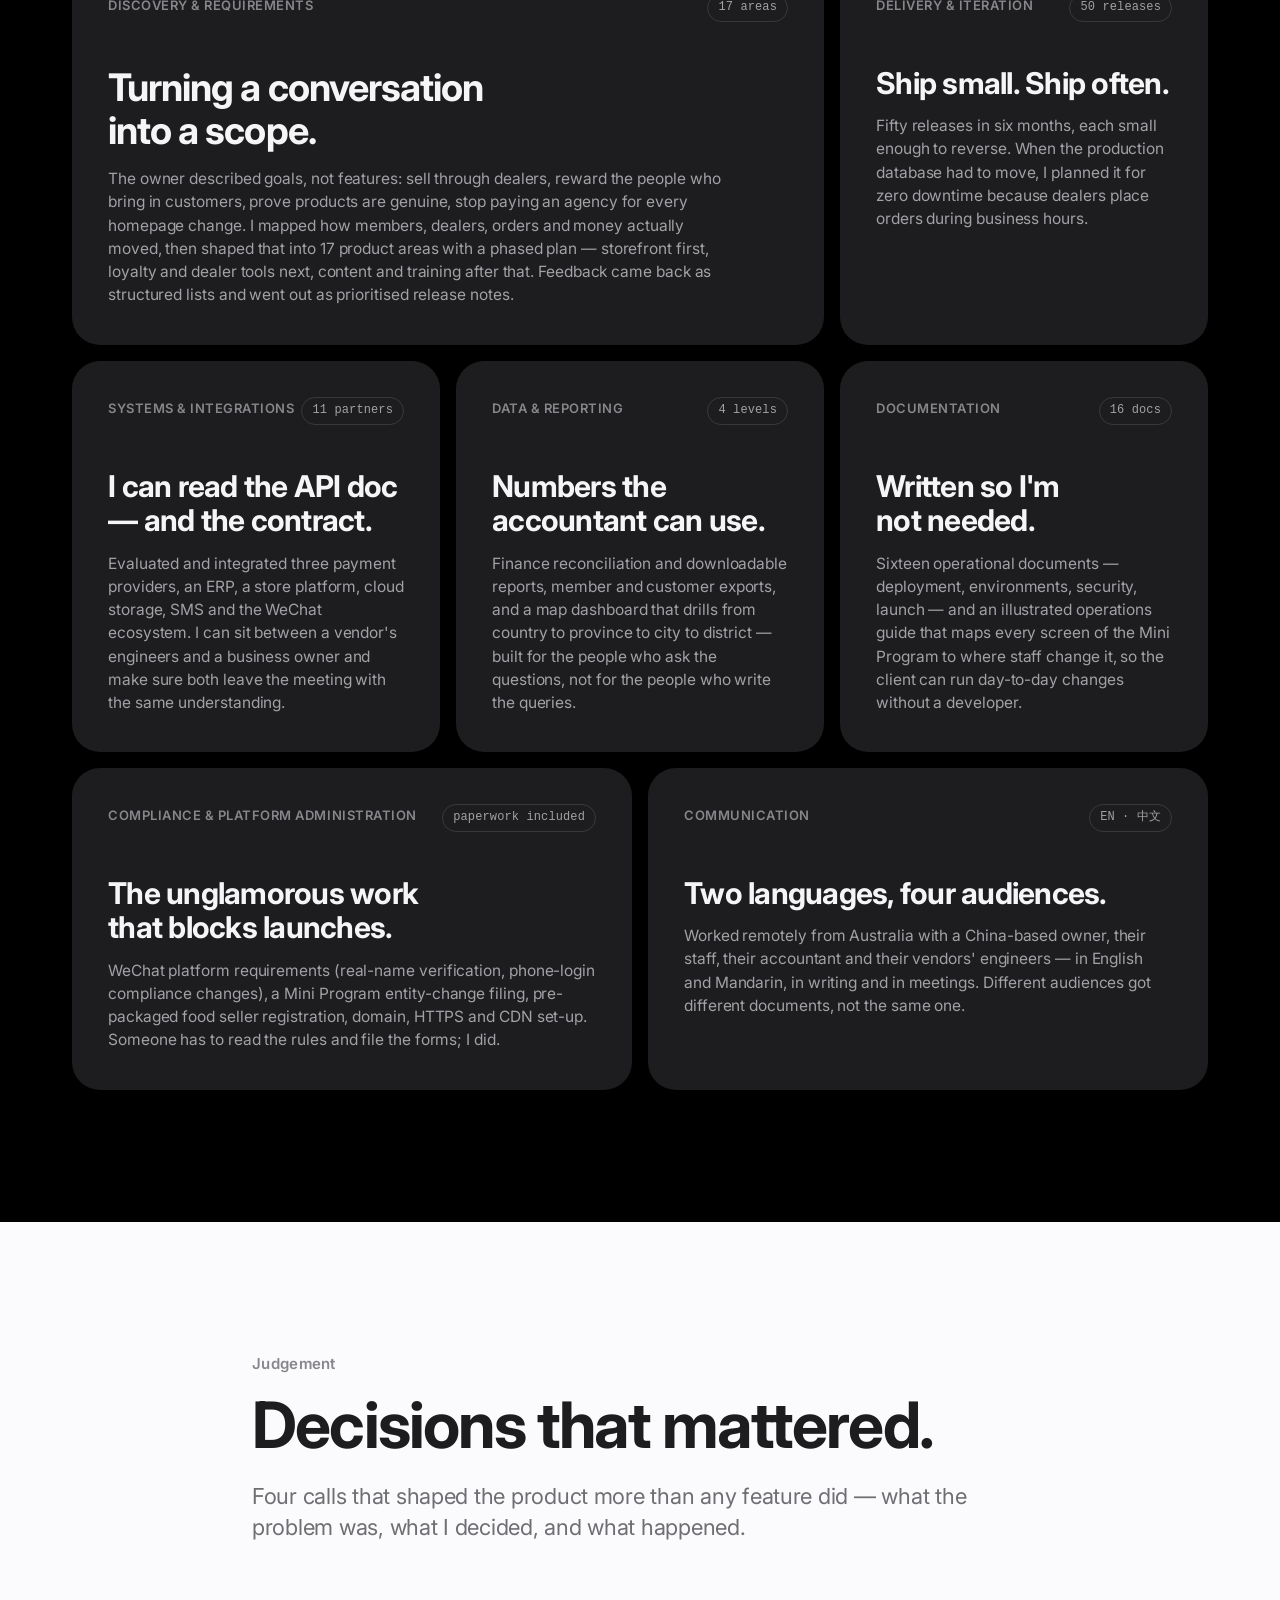
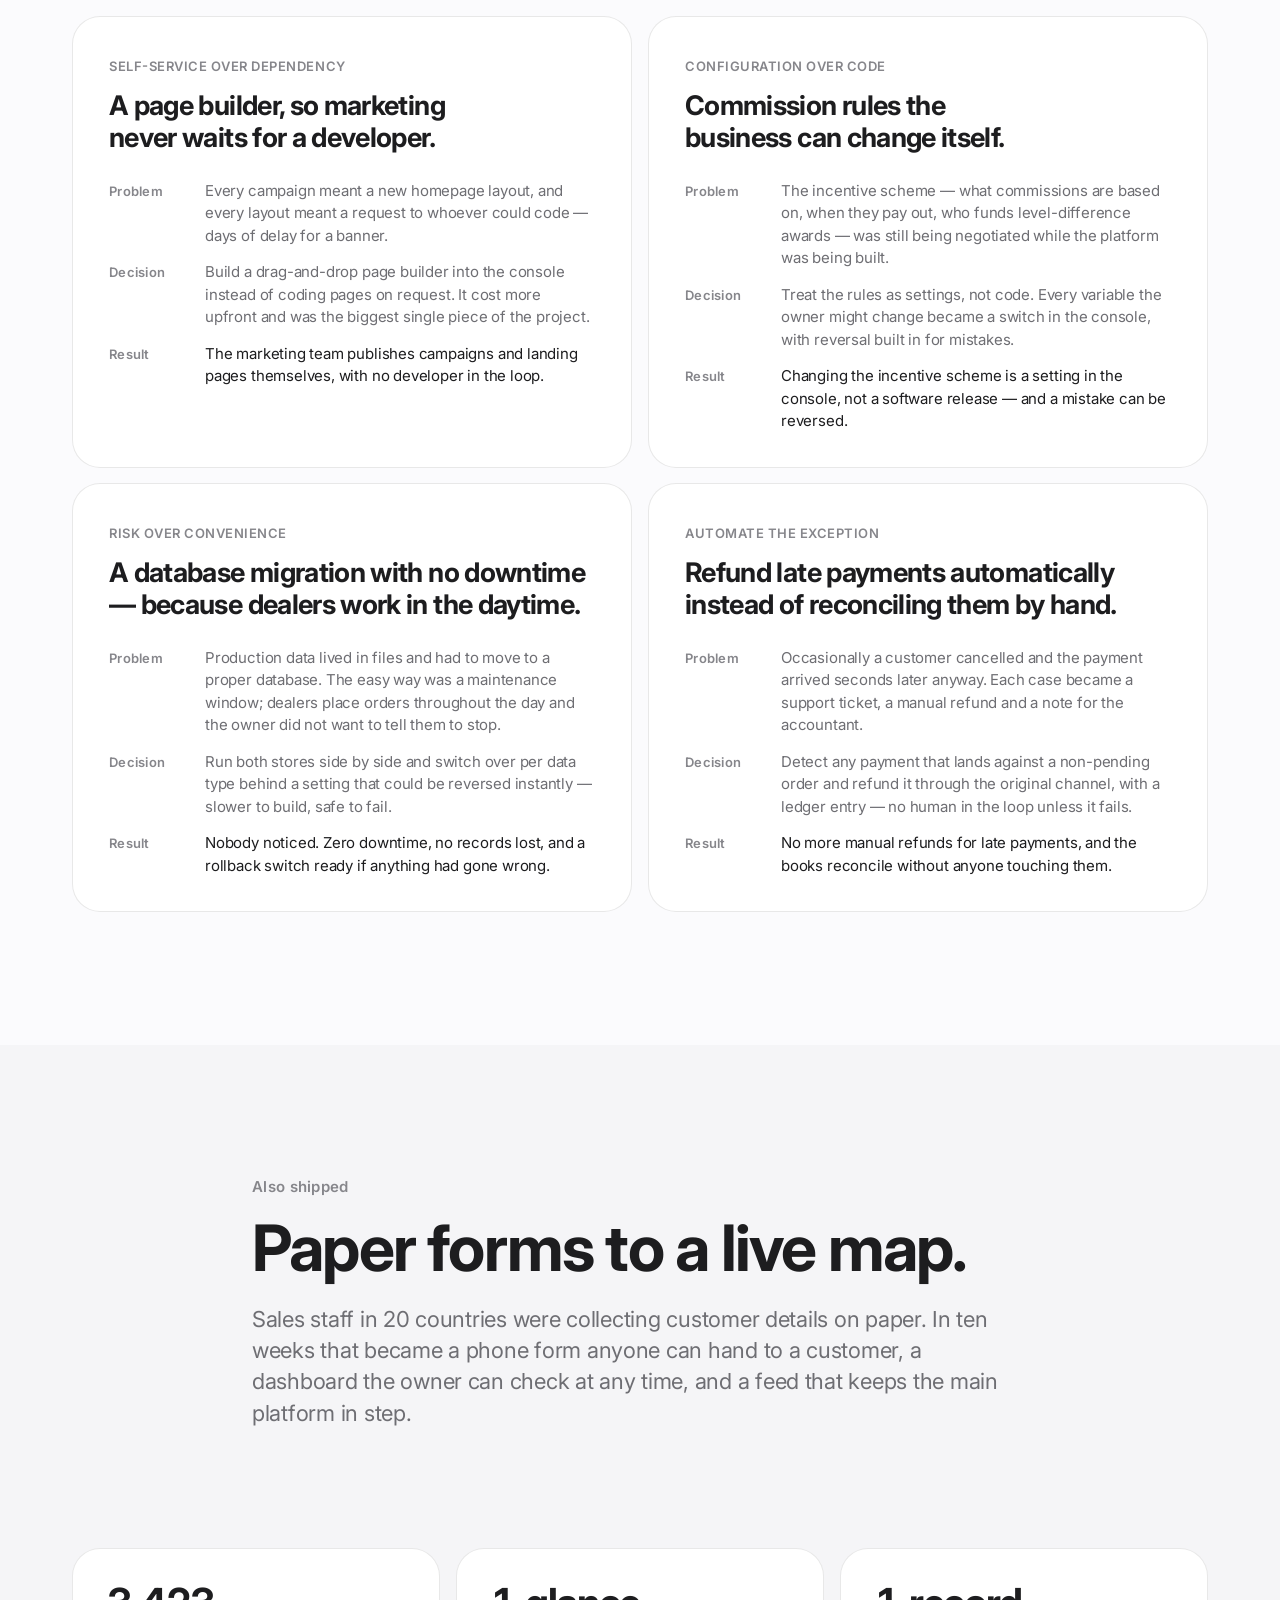
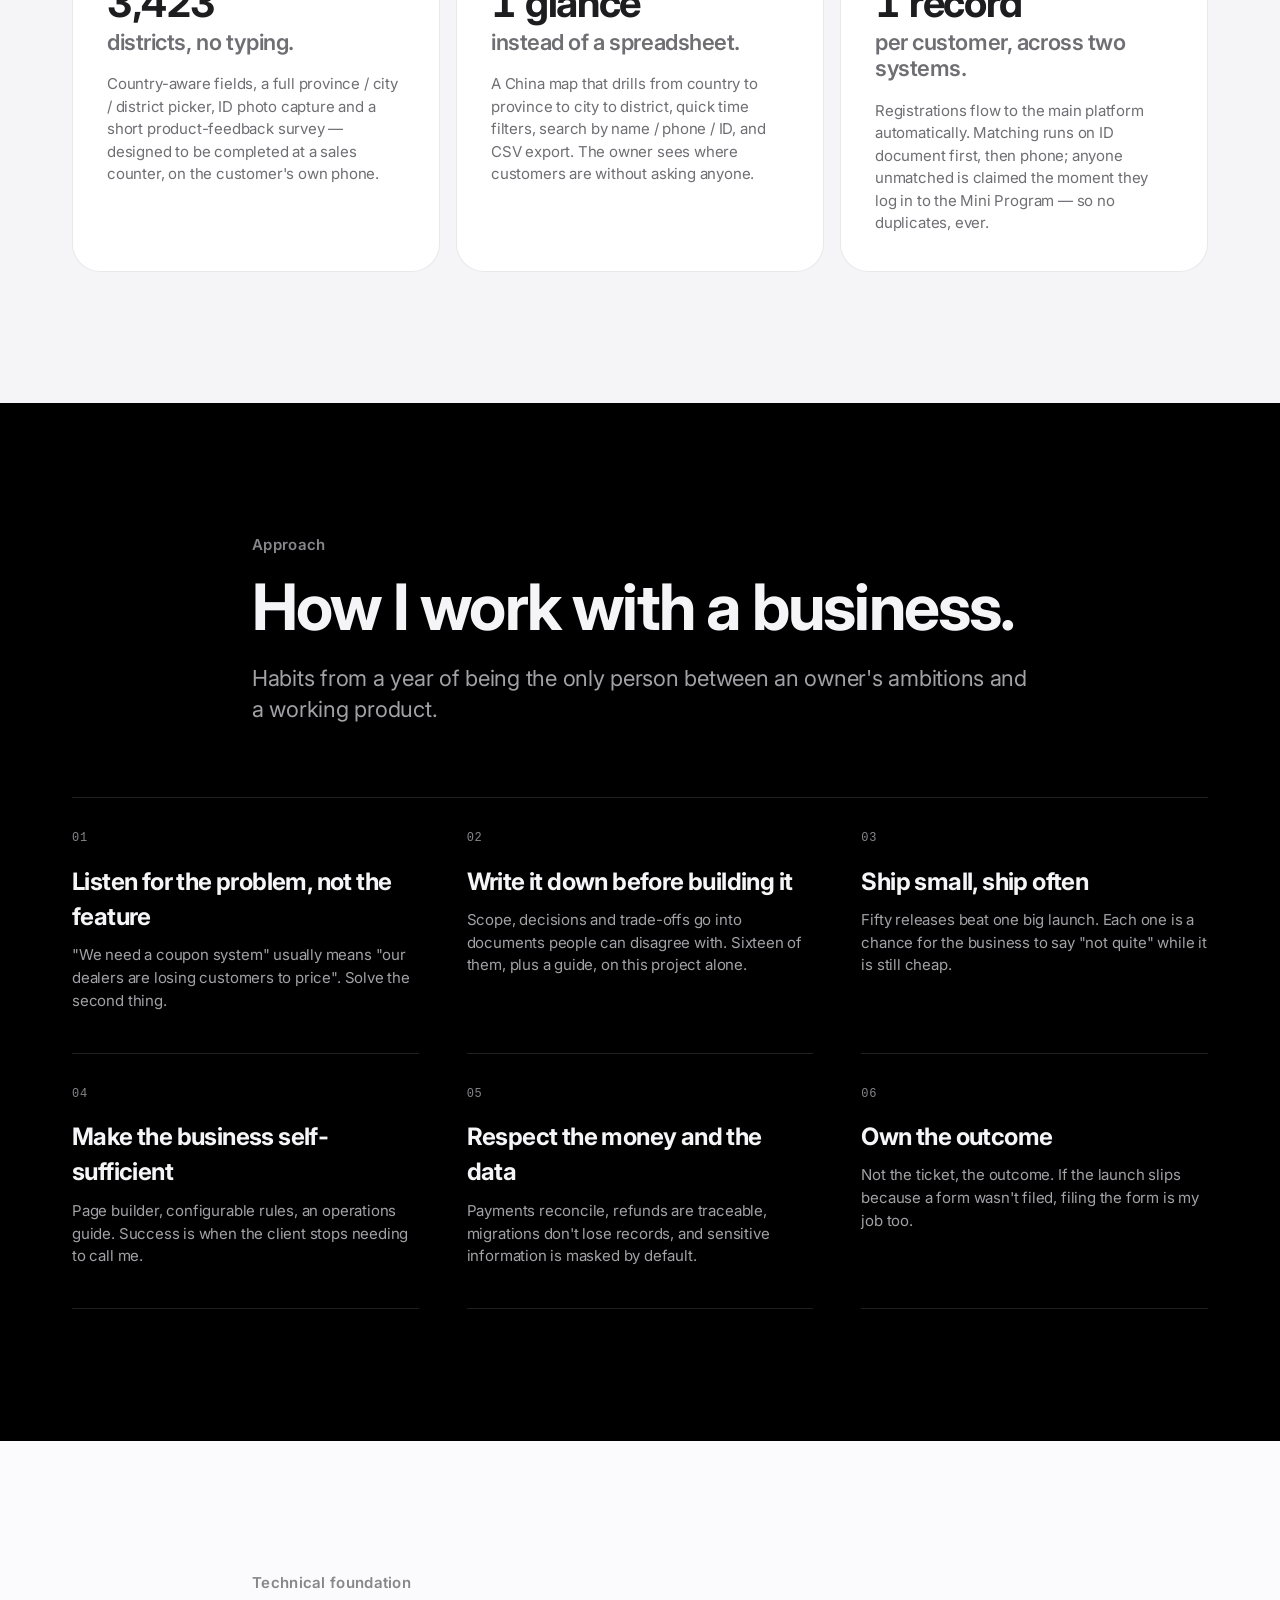
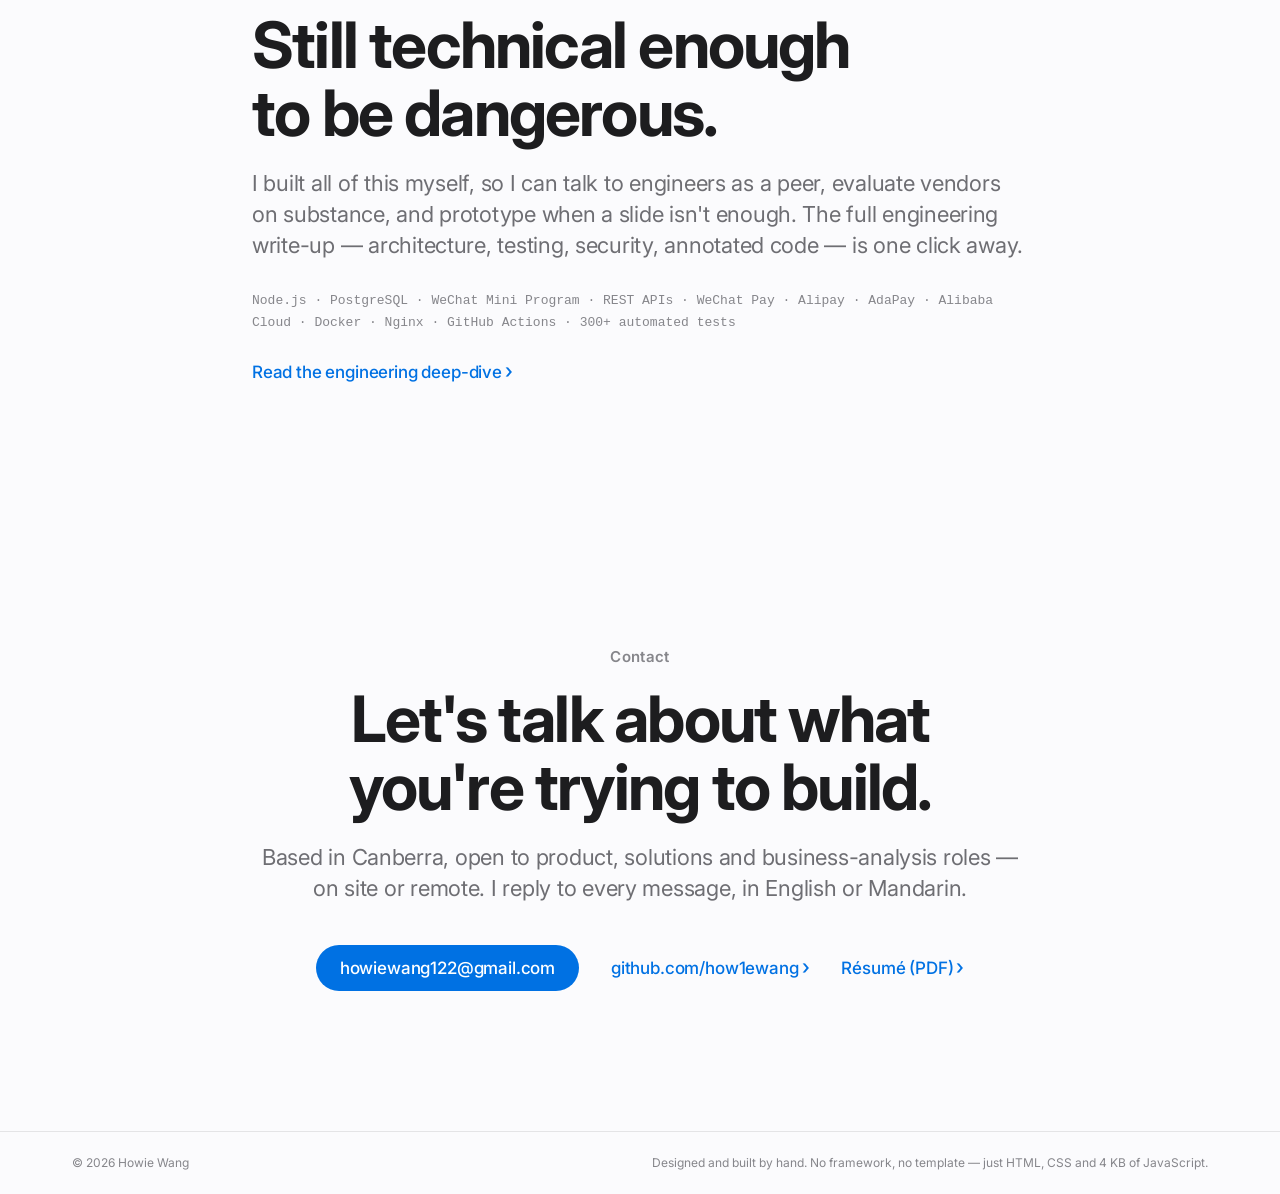
==== commit ed9d69ca: "Product-positioned homepage; engineering deep-dive moved to /engineering/ Co-authored-by: Cursor <cu" ====
--- a/index.html
+++ b/index.html
@@ -3,14 +3,14 @@
 <head>
   <meta charset="utf-8">
   <meta name="viewport" content="width=device-width, initial-scale=1, viewport-fit=cover">
-  <title>Howie Wang — Full-Stack Engineer</title>
-  <meta name="description" content="Howie Wang is a full-stack engineer in Canberra who designs, builds, tests, ships and operates production systems end to end — Node.js, PostgreSQL, WeChat Mini Programs and Alibaba Cloud.">
+  <title>Howie Wang — From first conversation to live product</title>
+  <meta name="description" content="Howie Wang is a product-minded technologist in Canberra who turns business needs into shipped, running products — discovery, scoping, build, launch and operations, end to end.">
   <meta name="author" content="Howie Wang">
   <meta name="theme-color" content="#fbfbfd">
 
   <meta property="og:type" content="website">
-  <meta property="og:title" content="Howie Wang — Full-Stack Engineer">
-  <meta property="og:description" content="One engineer. The whole system. A production commerce platform — 126K lines, 300+ tests, 37 migrations, 11 integrations — built solo.">
+  <meta property="og:title" content="Howie Wang — From first conversation to live product">
+  <meta property="og:description" content="Product-minded technologist. A commerce platform for a biotech company: 50 releases, 800+ members, 17 product areas, 11 partner integrations — discovery to operations, one person.">
   <meta name="twitter:card" content="summary">
 
   <link rel="icon" href="data:image/svg+xml,%3Csvg xmlns='http://www.w3.org/2000/svg' viewBox='0 0 64 64'%3E%3Crect width='64' height='64' rx='14' fill='%231d1d1f'/%3E%3Ctext x='32' y='41' text-anchor='middle' font-family='-apple-system,Helvetica,Arial,sans-serif' font-size='26' font-weight='600' fill='%23fff'%3EHW%3C/text%3E%3C/svg%3E">
@@ -28,11 +28,11 @@
       <a class="nav-brand" href="#top" aria-label="Howie Wang — home">Howie Wang</a>
 
       <nav class="nav-links" aria-label="Primary">
-        <a href="#work">Work</a>
-        <a href="#engineering">Engineering</a>
-        <a href="#code">Code</a>
-        <a href="#stack">Stack</a>
-        <a href="#process">Process</a>
+        <a href="#work">Case study</a>
+        <a href="#capabilities">Capabilities</a>
+        <a href="#decisions">Decisions</a>
+        <a href="#approach">Approach</a>
+        <a href="engineering/">Engineering</a>
         <a href="#contact">Contact</a>
       </nav>
 
@@ -45,14 +45,12 @@
     </div>
   </header>
 
-  <!-- Kept outside <header>: its backdrop-filter would otherwise become the
-       containing block for this fixed-position panel. -->
   <nav class="nav-mobile" id="mobileMenu" aria-label="Mobile">
-    <a href="#work">Work</a>
-    <a href="#engineering">Engineering</a>
-    <a href="#code">Code</a>
-    <a href="#stack">Stack</a>
-    <a href="#process">Process</a>
+    <a href="#work">Case study</a>
+    <a href="#capabilities">Capabilities</a>
+    <a href="#decisions">Decisions</a>
+    <a href="#approach">Approach</a>
+    <a href="engineering/">Engineering deep-dive</a>
     <a href="#contact">Contact</a>
     <a href="Howie_Wang_Resume.pdf" target="_blank" rel="noopener">Résumé (PDF)</a>
   </nav>
@@ -62,134 +60,142 @@
     <!-- ============================== HERO ============================== -->
     <section class="hero">
       <div class="container-narrow">
-        <p class="eyebrow reveal">Full-Stack Engineer &nbsp;·&nbsp; Canberra, Australia</p>
-        <h1 class="hero-title reveal" data-delay="1">
-          One engineer.<br>
-          <span class="muted">The whole system.</span>
+        <p class="eyebrow reveal">Product-minded technologist &nbsp;·&nbsp; Canberra, Australia</p>
+        <h1 class="hero-title hero-title--long reveal" data-delay="1">
+          From first conversation<br>
+          <span class="muted">to live product.</span>
         </h1>
         <p class="hero-lead reveal" data-delay="2">
-          I design, build, test, ship and operate production software end to end —
-          Node.js APIs, PostgreSQL, WeChat Mini Programs and Alibaba Cloud infrastructure.
-          Most recently: a complete commerce platform for a biotech company, taken from an
-          empty repository to paying customers, alone.
+          I work directly with business owners to turn what they need into products people actually use —
+          scoping, designing, building, launching and running them. Most recently: a commerce platform for a
+          biotech company, now serving 800+ members and its dealer network, delivered end to end by one person.
         </p>
         <div class="hero-cta reveal" data-delay="3">
-          <a class="btn" href="#work">See the work</a>
+          <a class="btn" href="#work">Read the case study</a>
           <a class="link-arrow" href="Howie_Wang_Resume.pdf" target="_blank" rel="noopener">Download résumé</a>
         </div>
       </div>
 
       <div class="stats container reveal" data-delay="4" aria-label="Key numbers">
         <div class="stat">
-          <div class="stat-value"><span data-count="126">126</span>K</div>
-          <div class="stat-label">lines of hand-written code</div>
+          <div class="stat-value"><span data-count="50">50</span></div>
+          <div class="stat-label">releases shipped in six months</div>
         </div>
         <div class="stat">
-          <div class="stat-value"><span data-count="300">300</span>+</div>
-          <div class="stat-label">automated tests, green in CI</div>
+          <div class="stat-value"><span data-count="800">800</span>+</div>
+          <div class="stat-label">members on the platform</div>
         </div>
         <div class="stat">
-          <div class="stat-value"><span data-count="37">37</span></div>
-          <div class="stat-label">database migrations in production</div>
+          <div class="stat-value"><span data-count="17">17</span></div>
+          <div class="stat-label">product areas scoped and delivered</div>
         </div>
         <div class="stat">
-          <div class="stat-value"><span data-count="100">100</span></div>
-          <div class="stat-label">UI pages shipped across 3 surfaces</div>
+          <div class="stat-value"><span data-count="20">20</span></div>
+          <div class="stat-label">countries served by the registration tool</div>
         </div>
         <div class="stat">
           <div class="stat-value"><span data-count="11">11</span></div>
-          <div class="stat-label">third-party integrations</div>
+          <div class="stat-label">partner integrations</div>
         </div>
         <div class="stat stat-accent">
           <div class="stat-value"><span data-count="1">1</span></div>
-          <div class="stat-label">engineer</div>
-        </div>
-      </div>
-    </section>
-
-    <!-- ============================== WORK ============================== -->
+          <div class="stat-label">person, discovery to operations</div>
+        </div>
+      </div>
+    </section>
+
+    <!-- ============================== CASE STUDY ============================== -->
     <section class="section" id="work">
       <div class="container-narrow">
-        <p class="eyebrow reveal">Featured work</p>
+        <p class="eyebrow reveal">Case study</p>
         <h2 class="section-title reveal" data-delay="1">YuanQiPai.</h2>
         <p class="section-lead reveal" data-delay="2">
-          An integrated business platform for a biotech company, serving a dealer network and
-          consumer members: admin console, REST API, WeChat Mini Program and a stand-alone customer
-          registration system. I owned every layer — architecture, code, tests, infrastructure and
-          the production launch.
+          A biotech company sells health products through a dealer network and directly to consumers on WeChat.
+          It ran on disconnected tools: no single view of members, dealers, orders or commissions, and every
+          marketing change needed outside help. I was the only technical person — and the single point of
+          contact between the owner and the platform, from the first conversation to day-to-day operations.
         </p>
         <p class="meta-line reveal" data-delay="3">
           <span>2025 — Present</span>
-          <span>Sole developer</span>
-          <span>Node.js · Express · PostgreSQL · WeChat Mini Program · Alibaba Cloud</span>
-        </p>
-      </div>
-
-      <!-- Architecture diagram -->
-      <div class="container reveal" data-delay="2">
-        <section class="arch" aria-labelledby="archCaption">
-          <div class="arch-caption" id="archCaption">System architecture</div>
+          <span>Product owner &amp; sole builder</span>
+          <span>Consumers · Dealers · Staff</span>
+        </p>
+      </div>
+
+      <div class="container">
+        <section class="pipeline pipeline-phases reveal" aria-labelledby="phasesCaption">
+          <div class="pipeline-caption" id="phasesCaption">How the work unfolded</div>
+          <ol class="pipeline-steps">
+            <li><span class="pipeline-step">Discover</span><span class="pipeline-desc">Sat with the owner and staff; mapped how members, dealers, orders and commissions actually flowed</span></li>
+            <li><span class="pipeline-step">Scope</span><span class="pipeline-desc">Turned goals into 17 product areas and a phased plan: launch a storefront first, grow from there</span></li>
+            <li><span class="pipeline-step">Build &amp; integrate</span><span class="pipeline-desc">Four products on one platform; 11 partners for payments, cloud, ERP and the WeChat ecosystem</span></li>
+            <li><span class="pipeline-step">Launch</span><span class="pipeline-desc">WeChat platform compliance, entity filings, domain and HTTPS, a launch-readiness checklist</span></li>
+            <li><span class="pipeline-step">Operate &amp; iterate</span><span class="pipeline-desc">Structured feedback rounds turned into 50 releases; an illustrated guide so staff run it themselves</span></li>
+          </ol>
+        </section>
+
+        <section class="arch reveal" aria-labelledby="archCaption">
+          <div class="arch-caption" id="archCaption">What was built — one platform, four products</div>
 
           <div class="arch-row arch-row-3">
             <div class="arch-node">
-              <div class="arch-node-kicker">Admin Console</div>
-              <div class="arch-node-title">42 pages</div>
+              <div class="arch-node-kicker">Staff console</div>
+              <div class="arch-node-title">42 screens</div>
               <div class="arch-node-desc">Drag-and-drop page builder, orders &amp; after-sales, members &amp; tiers, coupons, finance reconciliation, anti-counterfeit traceability.</div>
             </div>
             <div class="arch-node">
               <div class="arch-node-kicker">WeChat Mini Program</div>
-              <div class="arch-node-title">58 pages</div>
-              <div class="arch-node-desc">Dynamic home-page renderer, catalogue &amp; cart, in-app payment, points wallet &amp; withdrawals, team hierarchy, scan-to-verify.</div>
+              <div class="arch-node-title">58 screens</div>
+              <div class="arch-node-desc">Storefront and cart, in-app payment, points wallet &amp; withdrawals, dealer and team hierarchy, scan-to-verify authenticity.</div>
             </div>
             <div class="arch-node">
-              <div class="arch-node-kicker">Registration System</div>
-              <div class="arch-node-title">Stand-alone</div>
-              <div class="arch-node-desc">Public mobile form for 20 countries, admin back-office with an ECharts map dashboard, independently deployed.</div>
+              <div class="arch-node-kicker">Registration tool</div>
+              <div class="arch-node-title">20 countries</div>
+              <div class="arch-node-desc">A phone form that replaced paper for offline sales, with a map dashboard for the owner. Independently deployed.</div>
             </div>
           </div>
 
-          <div class="arch-link"><span>HTTPS · JSON · JWT</span></div>
+          <div class="arch-link"><span>one shared platform</span></div>
 
           <div class="arch-row">
             <div class="arch-node arch-node-core">
-              <div class="arch-node-kicker">Node.js · Express API</div>
-              <div class="arch-node-title">17 route modules · 33 services</div>
-              <div class="arch-node-desc">JWT + RBAC at the endpoint level · layered middleware for auth, tiered rate limiting and error handling · payment abstraction · commission engine · audit log.</div>
+              <div class="arch-node-kicker">The platform behind them</div>
+              <div class="arch-node-title">Membership · Orders · Commissions · Content</div>
+              <div class="arch-node-desc">Role-based access for staff · configurable commission and reward rules · audit trail of sensitive actions · automated refunds · finance exports for the accountant.</div>
             </div>
           </div>
 
-          <div class="arch-link"><span>pg · signed HTTP · SDKs</span></div>
+          <div class="arch-link"><span>partners &amp; infrastructure</span></div>
 
           <div class="arch-row arch-row-4">
             <div class="arch-node arch-node-sm">
-              <div class="arch-node-kicker">PostgreSQL</div>
-              <div class="arch-node-desc">37 incremental migrations · dual-track JSON fallback · seed back-fill</div>
+              <div class="arch-node-kicker">Payments</div>
+              <div class="arch-node-desc">WeChat Pay · Alipay · AdaPay · refunds through the original channel</div>
             </div>
             <div class="arch-node arch-node-sm">
-              <div class="arch-node-kicker">Alibaba Cloud</div>
-              <div class="arch-node-desc">ECS · OSS direct upload · SMS · MTS video transcoding</div>
+              <div class="arch-node-kicker">WeChat ecosystem</div>
+              <div class="arch-node-desc">Login · Order Centre · WeCom sign-in for staff · platform compliance</div>
             </div>
             <div class="arch-node arch-node-sm">
-              <div class="arch-node-kicker">Payments</div>
-              <div class="arch-node-desc">WeChat Pay v3 · Alipay · AdaPay · original-channel refunds</div>
+              <div class="arch-node-kicker">Business systems</div>
+              <div class="arch-node-desc">Hupun ERP order push · store platform sync · SMS notifications</div>
             </div>
             <div class="arch-node arch-node-sm">
-              <div class="arch-node-kicker">Ecosystem</div>
-              <div class="arch-node-desc">WeChat Login · WeCom SSO · Order Centre · Hupun ERP · store sync</div>
+              <div class="arch-node-kicker">Cloud</div>
+              <div class="arch-node-desc">Alibaba Cloud hosting, media storage and video transcoding · HTTPS · CDN</div>
             </div>
           </div>
         </section>
       </div>
     </section>
 
-    <!-- ============================== ENGINEERING (dark) ============================== -->
-    <section class="section section-dark" id="engineering">
-      <div class="container-narrow">
-        <p class="eyebrow reveal">Under the hood</p>
-        <h2 class="section-title reveal" data-delay="1">Built to survive production.</h2>
-        <p class="section-lead reveal" data-delay="2">
-          The interesting problems weren't the features. They were the edge cases that
-          break real money and real data.
+    <!-- ============================== CAPABILITIES (dark) ============================== -->
+    <section class="section section-dark" id="capabilities">
+      <div class="container-narrow">
+        <p class="eyebrow reveal">What I bring</p>
+        <h2 class="section-title reveal" data-delay="1">Fluent in the business. Fluent in the build.</h2>
+        <p class="section-lead reveal" data-delay="2">
+          Most of what made this project work happened outside the code editor.
         </p>
       </div>
 
@@ -197,219 +203,169 @@
         <div class="bento">
           <article class="tile tile-4 reveal">
             <div class="tile-top">
-              <span class="tile-kicker">Payments</span>
-              <span class="tile-metric">3 rails</span>
-            </div>
-            <h3>Three payment rails behind one abstraction.</h3>
-            <p>
-              WeChat Pay v3 (JSAPI / H5), Alipay (PC / JSAPI) and AdaPay share a single payment layer.
-              A complete after-sales state machine handles request → review → original-channel refund.
-              Orphan-payment detection automatically refunds money that lands after an order was
-              cancelled — so a late gateway callback never becomes a support ticket. Orders also
-              surface in WeChat's native Order Centre.
+              <span class="tile-kicker">Discovery &amp; requirements</span>
+              <span class="tile-metric">17 areas</span>
+            </div>
+            <h3>Turning a conversation into a scope.</h3>
+            <p>
+              The owner described goals, not features: sell through dealers, reward the people who bring in
+              customers, prove products are genuine, stop paying an agency for every homepage change. I mapped
+              how members, dealers, orders and money actually moved, then shaped that into 17 product areas with
+              a phased plan — storefront first, loyalty and dealer tools next, content and training after that.
+              Feedback came back as structured lists and went out as prioritised release notes.
             </p>
           </article>
 
           <article class="tile tile-2 reveal" data-delay="1">
             <div class="tile-top">
-              <span class="tile-kicker">Data</span>
-              <span class="tile-metric">0 downtime</span>
-            </div>
-            <h3>A database migration nobody noticed.</h3>
-            <p>
-              PG-primary, JSON-fallback dual-track reads moved production from file storage to PostgreSQL
-              without a maintenance window. 37 incremental migrations apply themselves at boot; empty
-              tables back-fill from seed data.
+              <span class="tile-kicker">Delivery &amp; iteration</span>
+              <span class="tile-metric">50 releases</span>
+            </div>
+            <h3>Ship small. Ship often.</h3>
+            <p>
+              Fifty releases in six months, each small enough to reverse. When the production database had to
+              move, I planned it for zero downtime because dealers place orders during business hours.
             </p>
           </article>
 
           <article class="tile tile-2 reveal">
             <div class="tile-top">
-              <span class="tile-kicker">Security</span>
-              <span class="tile-metric">timing-safe</span>
-            </div>
-            <h3>Defence in depth, not a checkbox.</h3>
-            <p>
-              Helmet headers, fine-grained CORS, tiered rate limits for login / submission / API, RBAC on
-              every endpoint, PII masking on list responses, audit trails with IP and operator, and
-              constant-time token comparison via <code>crypto.timingSafeEqual</code>.
+              <span class="tile-kicker">Systems &amp; integrations</span>
+              <span class="tile-metric">11 partners</span>
+            </div>
+            <h3>I can read the API doc — and the contract.</h3>
+            <p>
+              Evaluated and integrated three payment providers, an ERP, a store platform, cloud storage,
+              SMS and the WeChat ecosystem. I can sit between a vendor's engineers and a business owner and
+              make sure both leave the meeting with the same understanding.
             </p>
           </article>
 
           <article class="tile tile-2 reveal" data-delay="1">
             <div class="tile-top">
-              <span class="tile-kicker">Integrations</span>
-              <span class="tile-metric">11 APIs</span>
-            </div>
-            <h3>Signatures written by hand.</h3>
-            <p>
-              WeChat Pay, Alipay, AdaPay, WeChat Login, WeCom SSO, WeChat Order Centre, Aliyun SMS / OSS / MTS,
-              Hupun ERP and a store platform. Where an SDK was heavy or missing I implemented the signing
-              scheme directly — HMAC-SHA1 for Aliyun MTS, MD5 for Hupun, HMAC-SHA256 for store sync.
+              <span class="tile-kicker">Data &amp; reporting</span>
+              <span class="tile-metric">4 levels</span>
+            </div>
+            <h3>Numbers the accountant can use.</h3>
+            <p>
+              Finance reconciliation and downloadable reports, member and customer exports, and a map
+              dashboard that drills from country to province to city to district — built for the people who
+              ask the questions, not for the people who write the queries.
             </p>
           </article>
 
           <article class="tile tile-2 reveal" data-delay="2">
             <div class="tile-top">
-              <span class="tile-kicker">Quality</span>
-              <span class="tile-metric">300+ tests</span>
-            </div>
-            <h3>Green before it ships.</h3>
-            <p>
-              30 Jest suites cover API contracts, refund flows, payment simulation, security and data
-              consistency. GitHub Actions runs the suite and a Docker build on every push to
-              <code>main</code>. ESLint sits at zero errors across the repository.
+              <span class="tile-kicker">Documentation</span>
+              <span class="tile-metric">16 docs</span>
+            </div>
+            <h3>Written so I'm not needed.</h3>
+            <p>
+              Sixteen operational documents — deployment, environments, security, launch — and an illustrated
+              operations guide that maps every screen of the Mini Program to where staff change it, so the
+              client can run day-to-day changes without a developer.
             </p>
           </article>
 
           <article class="tile tile-3 reveal">
             <div class="tile-top">
-              <span class="tile-kicker">Sync</span>
-              <span class="tile-metric">×30 back-off</span>
-            </div>
-            <h3>Two systems. One truth.</h3>
-            <p>
-              Registration submissions enqueue instantly and push to the main platform with exponential
-              back-off — up to 30 attempts. Members match on country + ID number, then phone. Unmatched
-              customers become placeholder members that are claimed automatically on their first Mini
-              Program login, so no duplicates are ever created.
+              <span class="tile-kicker">Compliance &amp; platform administration</span>
+              <span class="tile-metric">paperwork included</span>
+            </div>
+            <h3>The unglamorous work that blocks launches.</h3>
+            <p>
+              WeChat platform requirements (real-name verification, phone-login compliance changes), a Mini
+              Program entity-change filing, pre-packaged food seller registration, domain, HTTPS and CDN
+              set-up. Someone has to read the rules and file the forms; I did.
             </p>
           </article>
 
           <article class="tile tile-3 reveal" data-delay="1">
             <div class="tile-top">
-              <span class="tile-kicker">Money</span>
-              <span class="tile-metric">reversible</span>
-            </div>
-            <h3>A commission engine the business can tune.</h3>
-            <p>
-              Reward base, payout timing, conversion to shopping credit and level-difference awards are
-              all configurable from the console and settled automatically on order completion — with
-              full reversal. Wallet payments split across shopping credit and balance, net of in-flight
-              withdrawals.
-            </p>
-          </article>
-        </div>
-      </div>
-    </section>
-
-    <!-- ============================== CODE ============================== -->
-    <section class="section" id="code">
-      <div class="container-narrow">
-        <p class="eyebrow reveal">A closer look</p>
-        <h2 class="section-title reveal" data-delay="1">The details are the design.</h2>
-        <p class="section-lead reveal" data-delay="2">
-          Two small pieces from the codebase that say more than a feature list.
+              <span class="tile-kicker">Communication</span>
+              <span class="tile-metric">EN · 中文</span>
+            </div>
+            <h3>Two languages, four audiences.</h3>
+            <p>
+              Worked remotely from Australia with a China-based owner, their staff, their accountant and their
+              vendors' engineers — in English and Mandarin, in writing and in meetings. Different audiences got
+              different documents, not the same one.
+            </p>
+          </article>
+        </div>
+      </div>
+    </section>
+
+    <!-- ============================== DECISIONS ============================== -->
+    <section class="section" id="decisions">
+      <div class="container-narrow">
+        <p class="eyebrow reveal">Judgement</p>
+        <h2 class="section-title reveal" data-delay="1">Decisions that mattered.</h2>
+        <p class="section-lead reveal" data-delay="2">
+          Four calls that shaped the product more than any feature did — what the problem was, what I decided,
+          and what happened.
         </p>
       </div>
 
       <div class="container">
-        <div class="split reveal">
-          <div class="split-text">
-            <span class="split-kicker">Dual-track reads</span>
-            <h3>When “success” is the bug.</h3>
-            <p>
-              After a migration a PostgreSQL table can be empty while the JSON store still holds production
-              data. A query that “succeeds” with zero rows, if trusted, makes the whole admin console look
-              wiped. The dual-track layer decides — per domain — when PostgreSQL is authoritative and when
-              to fall back, so the rollout could be staged, and reversed, with one environment variable.
-            </p>
-          </div>
-          <div class="code-window" aria-label="Excerpt from server/services/dual-track.js">
-            <div class="code-bar"><span></span><span></span><span></span><em>server/services/dual-track.js</em></div>
-<pre><code><span class="c">// PG has rows             → use PG</span>
-<span class="c">// PG table missing        → fall back to JSON, or throw if authoritative</span>
-<span class="c">// PG empty, JSON has data → fall back, or trust PG if authoritative</span>
-<span class="c">//                           (a deleted row can never be "resurrected")</span>
-
-<span class="k">function</span> <span class="f">isPgAuthoritative</span>(domain) {
-  <span class="k">if</span> (isTruthyEnv(<span class="s">'PG_JSON_FALLBACK'</span>)) <span class="k">return</span> <span class="b">false</span>; <span class="c">// escape hatch</span>
-  <span class="k">if</span> (isTruthyEnv(<span class="s">'PG_AUTHORITATIVE'</span>)) <span class="k">return</span> <span class="b">true</span>;
-  <span class="k">if</span> (process.env.NODE_ENV === <span class="s">'production'</span>) <span class="k">return</span> <span class="b">true</span>;
-  <span class="k">const</span> list = String(process.env.PG_AUTHORITATIVE_DOMAINS || <span class="s">''</span>)
-    .split(<span class="s">','</span>).map((s) => s.trim()).filter(Boolean);
-  <span class="k">return</span> !!(domain &amp;&amp; list.includes(domain));
-}
-
-<span class="k">async function</span> <span class="f">loadListPreferPg</span>({ loadPg, loadJson, domain, autoSeed }) {
-  <span class="k">const</span> authoritative = isPgAuthoritative(domain);
-  <span class="k">let</span> pgList;
-  <span class="k">try</span> { pgList = <span class="k">await</span> loadPg(); }
-  <span class="k">catch</span> (err) {
-    <span class="c">// only a missing table may fall back — never a network or auth error</span>
-    <span class="k">if</span> (!isMissingRelation(err) || authoritative) <span class="k">throw</span> err;
-    <span class="k">return</span> normalizeList(loadJson());
-  }
-  <span class="k">if</span> (pgList.length > <span class="n">0</span>) <span class="k">return</span> pgList;
-  <span class="k">const</span> jsonList = normalizeList(loadJson());
-  <span class="k">if</span> (jsonList.length &amp;&amp; autoSeed) <span class="k">await</span> autoSeed(jsonList); <span class="c">// idempotent</span>
-  <span class="k">return</span> authoritative ? pgList : jsonList;
-}</code></pre>
-          </div>
-        </div>
-
-        <div class="split split-reverse reveal">
-          <div class="split-text">
-            <span class="split-kicker">Orphan payments</span>
-            <h3>Callbacks don't respect order state.</h3>
-            <p>
-              A customer cancels; seconds later the gateway's delayed notification lands and the money is
-              now attached to an order that no longer exists. Instead of a manual reconciliation, the
-              callback path recognises any payment that arrives against a non-pending order and refunds
-              the surplus through the original channel — under a row lock, with a ledger entry, and
-              without ever throwing, so the gateway always receives its acknowledgement.
-            </p>
-          </div>
-          <div class="code-window" aria-label="Condensed excerpt from server/services/orphan-refund.js">
-            <div class="code-bar"><span></span><span></span><span></span><em>server/services/orphan-refund.js · condensed</em></div>
-<pre><code><span class="c">// Runs inside the payment callback. Never throws: a failed refund is</span>
-<span class="c">// logged and retried, so the gateway always gets its ACK.</span>
-
-<span class="k">const</span> SURPLUS_REFUNDABLE = <span class="k">new</span> Set([
-  <span class="s">'cancelled'</span>, <span class="s">'pending_ship'</span>, <span class="s">'shipped'</span>, <span class="s">'pending_receive'</span>,
-  <span class="s">'completed'</span>, <span class="s">'refunded'</span>, <span class="s">'refunding'</span>, <span class="s">'offline_pending_review'</span>
-]);
-
-<span class="k">async function</span> <span class="f">refundOrphanPayment</span>({ Pg, appendLog }, orderId, paymentId) {
-  <span class="k">const</span> payment = <span class="k">await</span> loadPayment(Pg, paymentId);
-  <span class="k">if</span> (payment?.order_id !== orderId) <span class="k">return</span> skip();
-  <span class="k">if</span> (payment.status !== <span class="s">'paid'</span>) <span class="k">return</span> skip();
-
-  <span class="k">const</span> order = <span class="k">await</span> loadOrder(Pg, orderId);
-  <span class="c">// a pending order means this is the first, legitimate payment</span>
-  <span class="k">if</span> (!SURPLUS_REFUNDABLE.has(order.status)) <span class="k">return</span> skip();
-
-  <span class="k">return</span> Pg.withTx(<span class="k">async</span> (client) => {
-    <span class="k">const</span> { rows: [row] } = <span class="k">await</span> client.query(
-      <span class="s">`SELECT amount, status FROM order_payments</span>
-<span class="s">        WHERE id = $1 FOR UPDATE`</span>, [payment.id]);
-    <span class="k">const</span> used = <span class="k">await</span> sumRefundedOrPending(client, payment.id);
-    <span class="k">const</span> remaining = row.amount - used;
-    <span class="k">if</span> (remaining &lt;= <span class="n">0.001</span>) <span class="k">return</span> skip(); <span class="c">// idempotent on replay</span>
-
-    <span class="k">await</span> markRefunded(client, payment.id);
-    <span class="k">await</span> writeLedger(client, order, remaining, <span class="s">'orphan_payment'</span>);
-    <span class="k">return</span> refundViaOriginalChannel(payment, remaining); <span class="c">// wechat | balance</span>
-  }).catch((err) => appendLog(<span class="s">'orphan-refund-failed'</span>, { orderId, err }));
-}</code></pre>
-          </div>
-        </div>
-      </div>
-    </section>
-
-    <!-- ============================== SUB-PROJECT ============================== -->
+        <div class="cards-2">
+          <article class="decision reveal">
+            <span class="decision-kicker">Self-service over dependency</span>
+            <h3>A page builder, so marketing never waits for a developer.</h3>
+            <dl>
+              <dt>Problem</dt><dd>Every campaign meant a new homepage layout, and every layout meant a request to whoever could code — days of delay for a banner.</dd>
+              <dt>Decision</dt><dd>Build a drag-and-drop page builder into the console instead of coding pages on request. It cost more upfront and was the biggest single piece of the project.</dd>
+              <dt>Result</dt><dd>The marketing team publishes campaigns and landing pages themselves, with no developer in the loop.</dd>
+            </dl>
+          </article>
+
+          <article class="decision reveal" data-delay="1">
+            <span class="decision-kicker">Configuration over code</span>
+            <h3>Commission rules the business can change itself.</h3>
+            <dl>
+              <dt>Problem</dt><dd>The incentive scheme — what commissions are based on, when they pay out, who funds level-difference awards — was still being negotiated while the platform was being built.</dd>
+              <dt>Decision</dt><dd>Treat the rules as settings, not code. Every variable the owner might change became a switch in the console, with reversal built in for mistakes.</dd>
+              <dt>Result</dt><dd>Changing the incentive scheme is a setting in the console, not a software release — and a mistake can be reversed.</dd>
+            </dl>
+          </article>
+
+          <article class="decision reveal">
+            <span class="decision-kicker">Risk over convenience</span>
+            <h3>A database migration with no downtime — because dealers work in the daytime.</h3>
+            <dl>
+              <dt>Problem</dt><dd>Production data lived in files and had to move to a proper database. The easy way was a maintenance window; dealers place orders throughout the day and the owner did not want to tell them to stop.</dd>
+              <dt>Decision</dt><dd>Run both stores side by side and switch over per data type behind a setting that could be reversed instantly — slower to build, safe to fail.</dd>
+              <dt>Result</dt><dd>Nobody noticed. Zero downtime, no records lost, and a rollback switch ready if anything had gone wrong.</dd>
+            </dl>
+          </article>
+
+          <article class="decision reveal" data-delay="1">
+            <span class="decision-kicker">Automate the exception</span>
+            <h3>Refund late payments automatically instead of reconciling them by hand.</h3>
+            <dl>
+              <dt>Problem</dt><dd>Occasionally a customer cancelled and the payment arrived seconds later anyway. Each case became a support ticket, a manual refund and a note for the accountant.</dd>
+              <dt>Decision</dt><dd>Detect any payment that lands against a non-pending order and refund it through the original channel, with a ledger entry — no human in the loop unless it fails.</dd>
+              <dt>Result</dt><dd>No more manual refunds for late payments, and the books reconcile without anyone touching them.</dd>
+            </dl>
+          </article>
+        </div>
+      </div>
+    </section>
+
+    <!-- ============================== ALSO SHIPPED ============================== -->
     <section class="section section-alt" id="registration">
       <div class="container-narrow">
         <p class="eyebrow reveal">Also shipped</p>
-        <h2 class="section-title reveal" data-delay="1">Customer Registration.</h2>
-        <p class="section-lead reveal" data-delay="2">
-          A stand-alone system for collecting customer records in offline sales scenarios across
-          20 countries — and quietly keeping the main platform in step with every submission.
+        <h2 class="section-title reveal" data-delay="1">Paper forms to a live map.</h2>
+        <p class="section-lead reveal" data-delay="2">
+          Sales staff in 20 countries were collecting customer details on paper. In ten weeks that became a
+          phone form anyone can hand to a customer, a dashboard the owner can check at any time, and a feed
+          that keeps the main platform in step.
         </p>
         <p class="meta-line reveal" data-delay="3">
           <span>May — Jul 2026</span>
-          <span>Sole developer</span>
-          <span>Node.js · Express · SQLite · ECharts</span>
+          <span>Product owner &amp; sole builder</span>
+          <span>Sales staff · Owner · Back office</span>
         </p>
       </div>
 
@@ -417,78 +373,30 @@
         <div class="cards-3">
           <article class="card reveal">
             <div class="card-num">3,423</div>
-            <h3>districts, one picker.</h3>
-            <p>A mobile-first form with 20-country selection, cascading document types, a full province / city / district three-level selector, ID photo upload and a product-feedback survey.</p>
+            <h3>districts, no typing.</h3>
+            <p>Country-aware fields, a full province / city / district picker, ID photo capture and a short product-feedback survey — designed to be completed at a sales counter, on the customer's own phone.</p>
           </article>
           <article class="card reveal" data-delay="1">
-            <div class="card-num">3 levels</div>
-            <h3>of map drill-down.</h3>
-            <p>An ECharts China map with national → province → city → district drill-down, volume-based colour gradients, right-click inspection and a clickable breadcrumb trail. Filters flow straight into the data table.</p>
+            <div class="card-num">1 glance</div>
+            <h3>instead of a spreadsheet.</h3>
+            <p>A China map that drills from country to province to city to district, quick time filters, search by name / phone / ID, and CSV export. The owner sees where customers are without asking anyone.</p>
           </article>
           <article class="card reveal" data-delay="2">
-            <div class="card-num">30 / min</div>
-            <h3>and not one more.</h3>
-            <p>Per-IP submission limits, login lockout after repeated failures, hardened session cookies, a trusted reverse-proxy chain and CSV export with region / time / free-text filters.</p>
-          </article>
-        </div>
-
-        <section class="pipeline reveal" aria-labelledby="pipelineCaption">
-          <div class="pipeline-caption" id="pipelineCaption">Sync pipeline to the main platform</div>
-          <ol class="pipeline-steps">
-            <li><span class="pipeline-step">Submit</span><span class="pipeline-desc">Form posts to SQLite; row committed first</span></li>
-            <li><span class="pipeline-step">Enqueue</span><span class="pipeline-desc">Sync job written in the same transaction</span></li>
-            <li><span class="pipeline-step">Push</span><span class="pipeline-desc">HMAC-signed webhook, exponential back-off ×30</span></li>
-            <li><span class="pipeline-step">Match</span><span class="pipeline-desc">Country + ID number, then phone</span></li>
-            <li><span class="pipeline-step">Claim</span><span class="pipeline-desc">Placeholder member bound on first WeChat login</span></li>
-          </ol>
-        </section>
-      </div>
-    </section>
-
-    <!-- ============================== STACK ============================== -->
-    <section class="section" id="stack">
-      <div class="container-narrow">
-        <p class="eyebrow reveal">Stack</p>
-        <h2 class="section-title reveal" data-delay="1">Chosen for the job. Learned to the bottom.</h2>
-      </div>
-
-      <div class="container">
-        <div class="skills reveal">
-          <div class="skill-group">
-            <h3>Back end</h3>
-            <p>Node.js, Express, RESTful API design, JWT + RBAC authorisation, layered middleware, rate limiting, audit logging, transactional integrity with PostgreSQL</p>
-          </div>
-          <div class="skill-group">
-            <h3>Front end</h3>
-            <p>HTML / CSS / JavaScript, WeChat native Mini Program (WXML / WXSS / WXS), ECharts data visualisation, a 9,000-line drag-and-drop page builder written from scratch</p>
-          </div>
-          <div class="skill-group">
-            <h3>Payments &amp; integrations</h3>
-            <p>WeChat Pay v3 (JSAPI / H5), Alipay (PC / JSAPI), AdaPay, WeChat Login &amp; Order Centre, WeCom SSO, Aliyun SMS / OSS / MTS, Hupun ERP, custom HMAC / MD5 request signing</p>
-          </div>
-          <div class="skill-group">
-            <h3>Data</h3>
-            <p>PostgreSQL schema design and 37-step incremental migrations, dual-track PG / JSON storage with fallback, SQLite, seed back-fill, PII masking, financial ledgers</p>
-          </div>
-          <div class="skill-group">
-            <h3>Cloud &amp; operations</h3>
-            <p>Alibaba Cloud ECS / OSS / DNS, Docker Compose, Nginx reverse proxy &amp; HTTPS, Let's Encrypt auto-renewal, PM2, one-command rsync deployment, health checks &amp; launch checklists</p>
-          </div>
-          <div class="skill-group">
-            <h3>Quality &amp; tooling</h3>
-            <p>Jest &amp; Supertest (300+ cases), GitHub Actions CI with Docker build, ESLint at zero errors, miniprogram-ci automated uploads, Git branch protection</p>
-          </div>
-        </div>
-      </div>
-    </section>
-
-    <!-- ============================== PROCESS (dark) ============================== -->
-    <section class="section section-dark" id="process">
-      <div class="container-narrow">
-        <p class="eyebrow reveal">How I work</p>
-        <h2 class="section-title reveal" data-delay="1">Own the whole lifecycle.</h2>
-        <p class="section-lead reveal" data-delay="2">
-          There was no hand-off. Every decision below was mine — and so was every consequence.
+            <div class="card-num">1 record</div>
+            <h3>per customer, across two systems.</h3>
+            <p>Registrations flow to the main platform automatically. Matching runs on ID document first, then phone; anyone unmatched is claimed the moment they log in to the Mini Program — so no duplicates, ever.</p>
+          </article>
+        </div>
+      </div>
+    </section>
+
+    <!-- ============================== APPROACH (dark) ============================== -->
+    <section class="section section-dark" id="approach">
+      <div class="container-narrow">
+        <p class="eyebrow reveal">Approach</p>
+        <h2 class="section-title reveal" data-delay="1">How I work with a business.</h2>
+        <p class="section-lead reveal" data-delay="2">
+          Habits from a year of being the only person between an owner's ambitions and a working product.
         </p>
       </div>
 
@@ -496,35 +404,54 @@
         <ol class="process reveal">
           <li>
             <span class="process-num">01</span>
-            <h3>Understand</h3>
-            <p>Translate a business owner's needs — dealers, tiers, commissions, traceability — into a system that can actually be built and operated.</p>
+            <h3>Listen for the problem, not the feature</h3>
+            <p>"We need a coupon system" usually means "our dealers are losing customers to price". Solve the second thing.</p>
           </li>
           <li>
             <span class="process-num">02</span>
-            <h3>Design</h3>
-            <p>Schema first. 37 migrations, a payment abstraction and an RBAC model that survived nine months of changing requirements.</p>
+            <h3>Write it down before building it</h3>
+            <p>Scope, decisions and trade-offs go into documents people can disagree with. Sixteen of them, plus a guide, on this project alone.</p>
           </li>
           <li>
             <span class="process-num">03</span>
-            <h3>Build</h3>
-            <p>126K lines across three surfaces: console, Mini Program and API. Fragile modules documented and guarded with targeted tests.</p>
+            <h3>Ship small, ship often</h3>
+            <p>Fifty releases beat one big launch. Each one is a chance for the business to say "not quite" while it is still cheap.</p>
           </li>
           <li>
             <span class="process-num">04</span>
-            <h3>Verify</h3>
-            <p>300+ automated tests, CI on every push, production verification scripts and a launch-readiness checklist.</p>
+            <h3>Make the business self-sufficient</h3>
+            <p>Page builder, configurable rules, an operations guide. Success is when the client stops needing to call me.</p>
           </li>
           <li>
             <span class="process-num">05</span>
-            <h3>Ship</h3>
-            <p>Package → rsync → restart in one command. Mini Program builds uploaded straight from CI. HTTPS, DNS and CDN configured end to end.</p>
+            <h3>Respect the money and the data</h3>
+            <p>Payments reconcile, refunds are traceable, migrations don't lose records, and sensitive information is masked by default.</p>
           </li>
           <li>
             <span class="process-num">06</span>
-            <h3>Operate</h3>
-            <p>Health checks, inspection scripts, audit logs and runbooks. When something breaks at 11 pm, I am the on-call.</p>
+            <h3>Own the outcome</h3>
+            <p>Not the ticket, the outcome. If the launch slips because a form wasn't filed, filing the form is my job too.</p>
           </li>
         </ol>
+      </div>
+    </section>
+
+    <!-- ============================== TECHNICAL FOUNDATION ============================== -->
+    <section class="section section-foundation" id="foundation">
+      <div class="container-narrow">
+        <p class="eyebrow reveal">Technical foundation</p>
+        <h2 class="section-title reveal" data-delay="1">Still technical enough to be dangerous.</h2>
+        <p class="section-lead reveal" data-delay="2">
+          I built all of this myself, so I can talk to engineers as a peer, evaluate vendors on substance, and
+          prototype when a slide isn't enough. The full engineering write-up — architecture, testing, security,
+          annotated code — is one click away.
+        </p>
+        <p class="stack-line reveal" data-delay="3">
+          Node.js · PostgreSQL · WeChat Mini Program · REST APIs · WeChat Pay · Alipay · AdaPay · Alibaba Cloud · Docker · Nginx · GitHub Actions · 300+ automated tests
+        </p>
+        <div class="hero-cta reveal" data-delay="3">
+          <a class="link-arrow" href="engineering/">Read the engineering deep-dive</a>
+        </div>
       </div>
     </section>
 
@@ -532,9 +459,10 @@
     <section class="section section-contact" id="contact">
       <div class="container-narrow">
         <p class="eyebrow reveal">Contact</p>
-        <h2 class="section-title reveal" data-delay="1">Let's build something that holds up.</h2>
-        <p class="section-lead reveal" data-delay="2">
-          Based in Canberra, open to full-stack and back-end roles. I reply to every message.
+        <h2 class="section-title reveal" data-delay="1">Let's talk about what you're trying to build.</h2>
+        <p class="section-lead reveal" data-delay="2">
+          Based in Canberra, open to product, solutions and business-analysis roles — on site or remote. I reply
+          to every message, in English or Mandarin.
         </p>
         <div class="contact-actions reveal" data-delay="3">
           <a class="btn" href="mailto:howiewang122@gmail.com">howiewang122@gmail.com</a>
--- a/styles.css
+++ b/styles.css
@@ -110,6 +110,8 @@
   color: var(--text);
 }
 .hero-title .muted { color: var(--text-3); }
+/* Longer first line ("From first conversation") needs a gentler scale */
+.hero-title--long { font-size: clamp(28px, 9vw, 84px); }
 
 .hero-lead {
   margin: 28px auto 0;
@@ -697,6 +699,78 @@
 }
 
 /* --------------------------------------------------------------------------
+   Decisions (problem / decision / result cards)
+   -------------------------------------------------------------------------- */
+.cards-2 {
+  margin-top: 72px;
+  display: grid;
+  grid-template-columns: repeat(2, minmax(0, 1fr));
+  gap: 16px;
+}
+.decision {
+  background: #fff;
+  border: 1px solid var(--hairline);
+  border-radius: var(--r-xl);
+  padding: 36px 36px 34px;
+  transition: transform 0.4s var(--ease-out), box-shadow 0.4s var(--ease);
+}
+.decision:hover { transform: translateY(-3px); box-shadow: 0 24px 60px -30px rgba(0, 0, 0, 0.25); }
+.decision-kicker {
+  display: inline-block;
+  font-size: 13px;
+  font-weight: 600;
+  letter-spacing: 0.04em;
+  text-transform: uppercase;
+  color: var(--text-3);
+  margin-bottom: 14px;
+}
+.decision h3 {
+  font-size: clamp(22px, 2.2vw, 27px);
+  line-height: 1.18;
+  font-weight: 700;
+  letter-spacing: -0.024em;
+  text-wrap: balance;
+}
+.decision dl {
+  margin: 26px 0 0;
+  display: grid;
+  grid-template-columns: 78px minmax(0, 1fr);
+  gap: 14px 18px;
+}
+.decision dt {
+  font-size: 13px;
+  font-weight: 600;
+  letter-spacing: 0.02em;
+  color: var(--text-3);
+  padding-top: 2px;
+}
+.decision dd {
+  margin: 0;
+  font-size: 15px;
+  line-height: 1.5;
+  color: var(--text-2);
+}
+.decision dd:last-of-type { color: var(--text); }
+
+/* Phases variant of the pipeline: sits above the architecture card */
+.pipeline-phases { margin-top: 72px; }
+.pipeline-phases + .arch { margin-top: 16px; }
+.pipeline-phases .pipeline-steps li::before { background: var(--text-3); }
+.pipeline-phases .pipeline-steps li:last-child::before { background: var(--accent); }
+
+/* Technical foundation strip */
+.section-foundation { padding-bottom: 112px; }
+.section-foundation .hero-cta { margin-top: 26px; justify-content: flex-start; }
+.stack-line {
+  margin-top: 28px;
+  font-family: var(--mono);
+  font-size: 13px;
+  line-height: 1.7;
+  letter-spacing: 0;
+  color: var(--text-3);
+}
+
+/* --------------------------------------------------------------------------
    Skills
    -------------------------------------------------------------------------- */
 .skills {
@@ -830,6 +904,8 @@
   .split-reverse .code-window { order: 2; }
 
   .cards-3 { grid-template-columns: 1fr; }
+  .cards-2 { grid-template-columns: 1fr; }
+  .decision { padding: 30px 30px 28px; }
   .pipeline-steps { grid-template-columns: repeat(5, 1fr); }
 
   .skills { grid-template-columns: repeat(2, 1fr); gap: 0 32px; }
@@ -878,6 +954,12 @@
 
   .cards-3 { margin-top: 48px; gap: 12px; }
   .card { padding: 26px 24px 28px; border-radius: 22px; }
+  .cards-2 { margin-top: 48px; gap: 12px; }
+  .decision { padding: 26px 22px 26px; border-radius: 22px; }
+  .decision dl { grid-template-columns: 1fr; gap: 6px; margin-top: 20px; }
+  .decision dd { margin-bottom: 8px; }
+  .pipeline-phases { margin-top: 48px; }
+  .pipeline-phases + .arch { margin-top: 12px; }
   .pipeline { padding: 24px 22px 26px; border-radius: 22px; margin-top: 12px; }
   .pipeline-steps { grid-template-columns: 1fr; gap: 0; }
   .pipeline-steps li { padding: 0 0 22px 26px; }
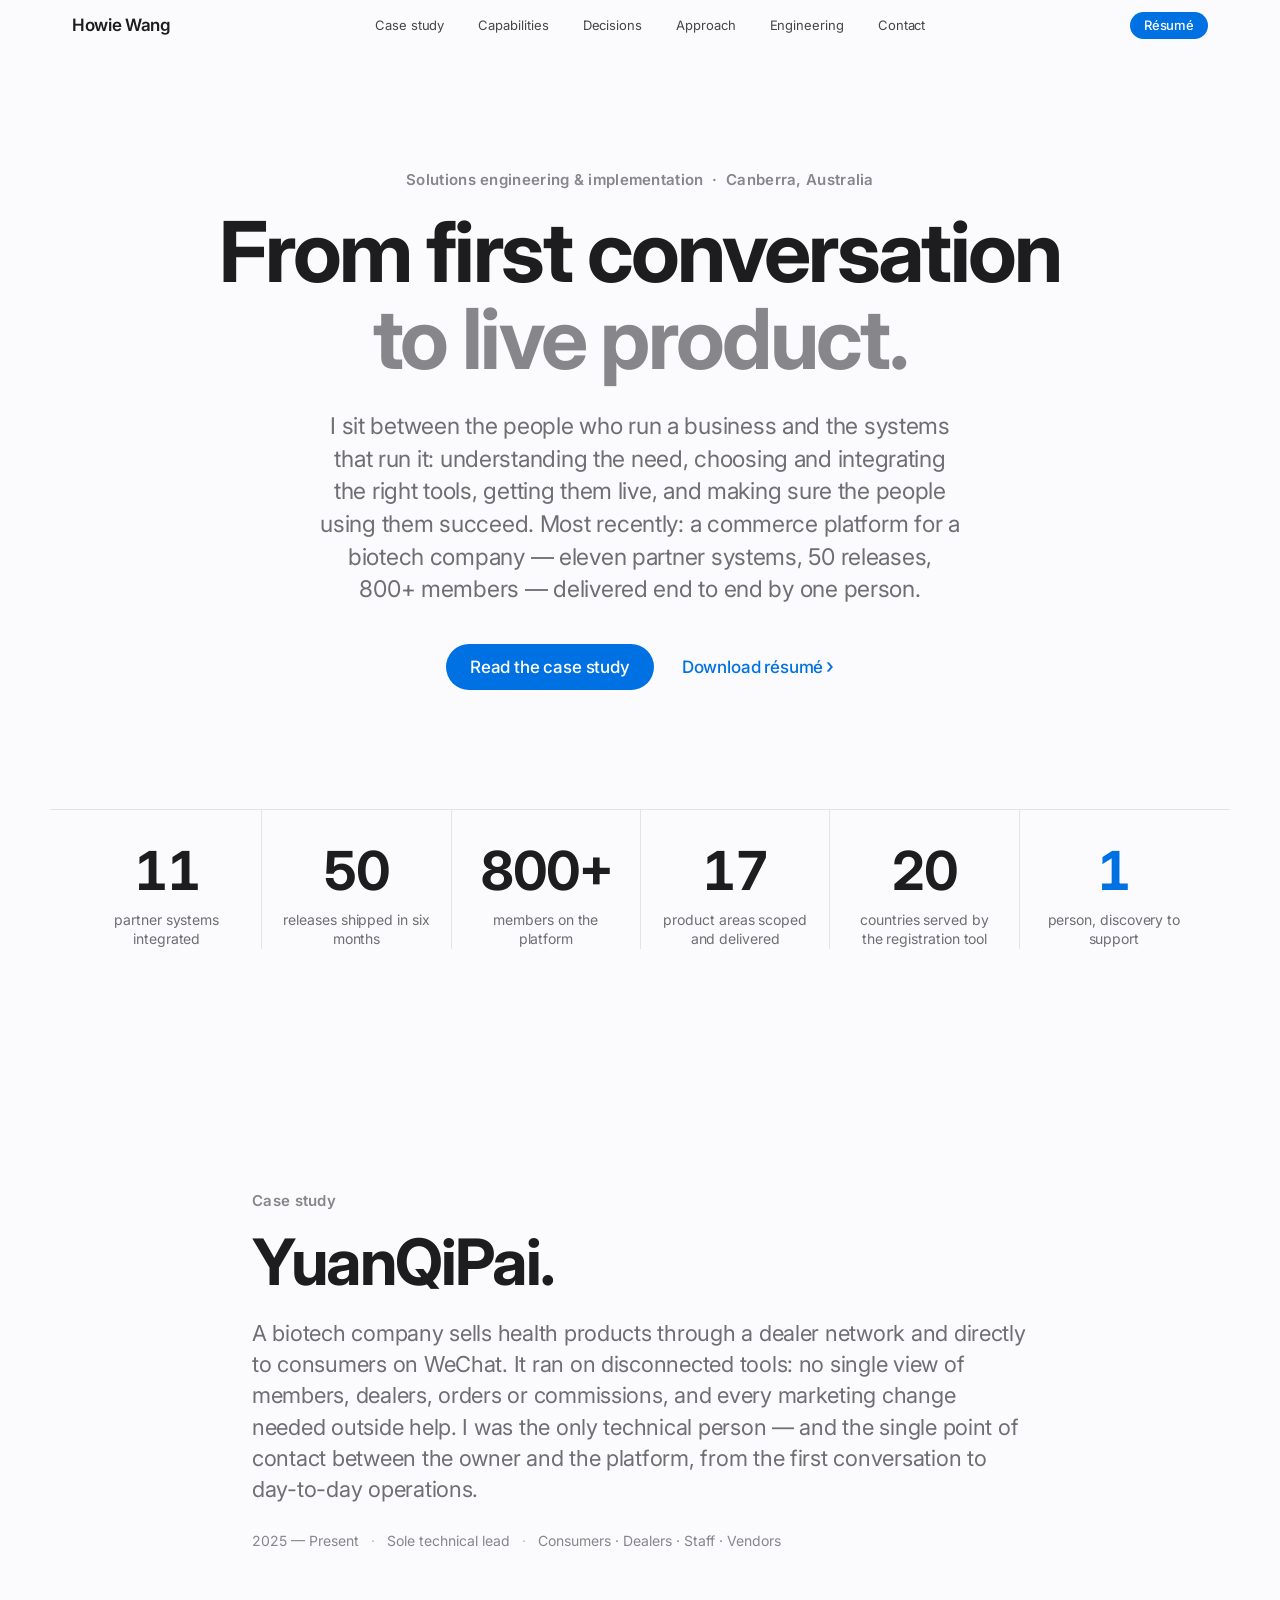
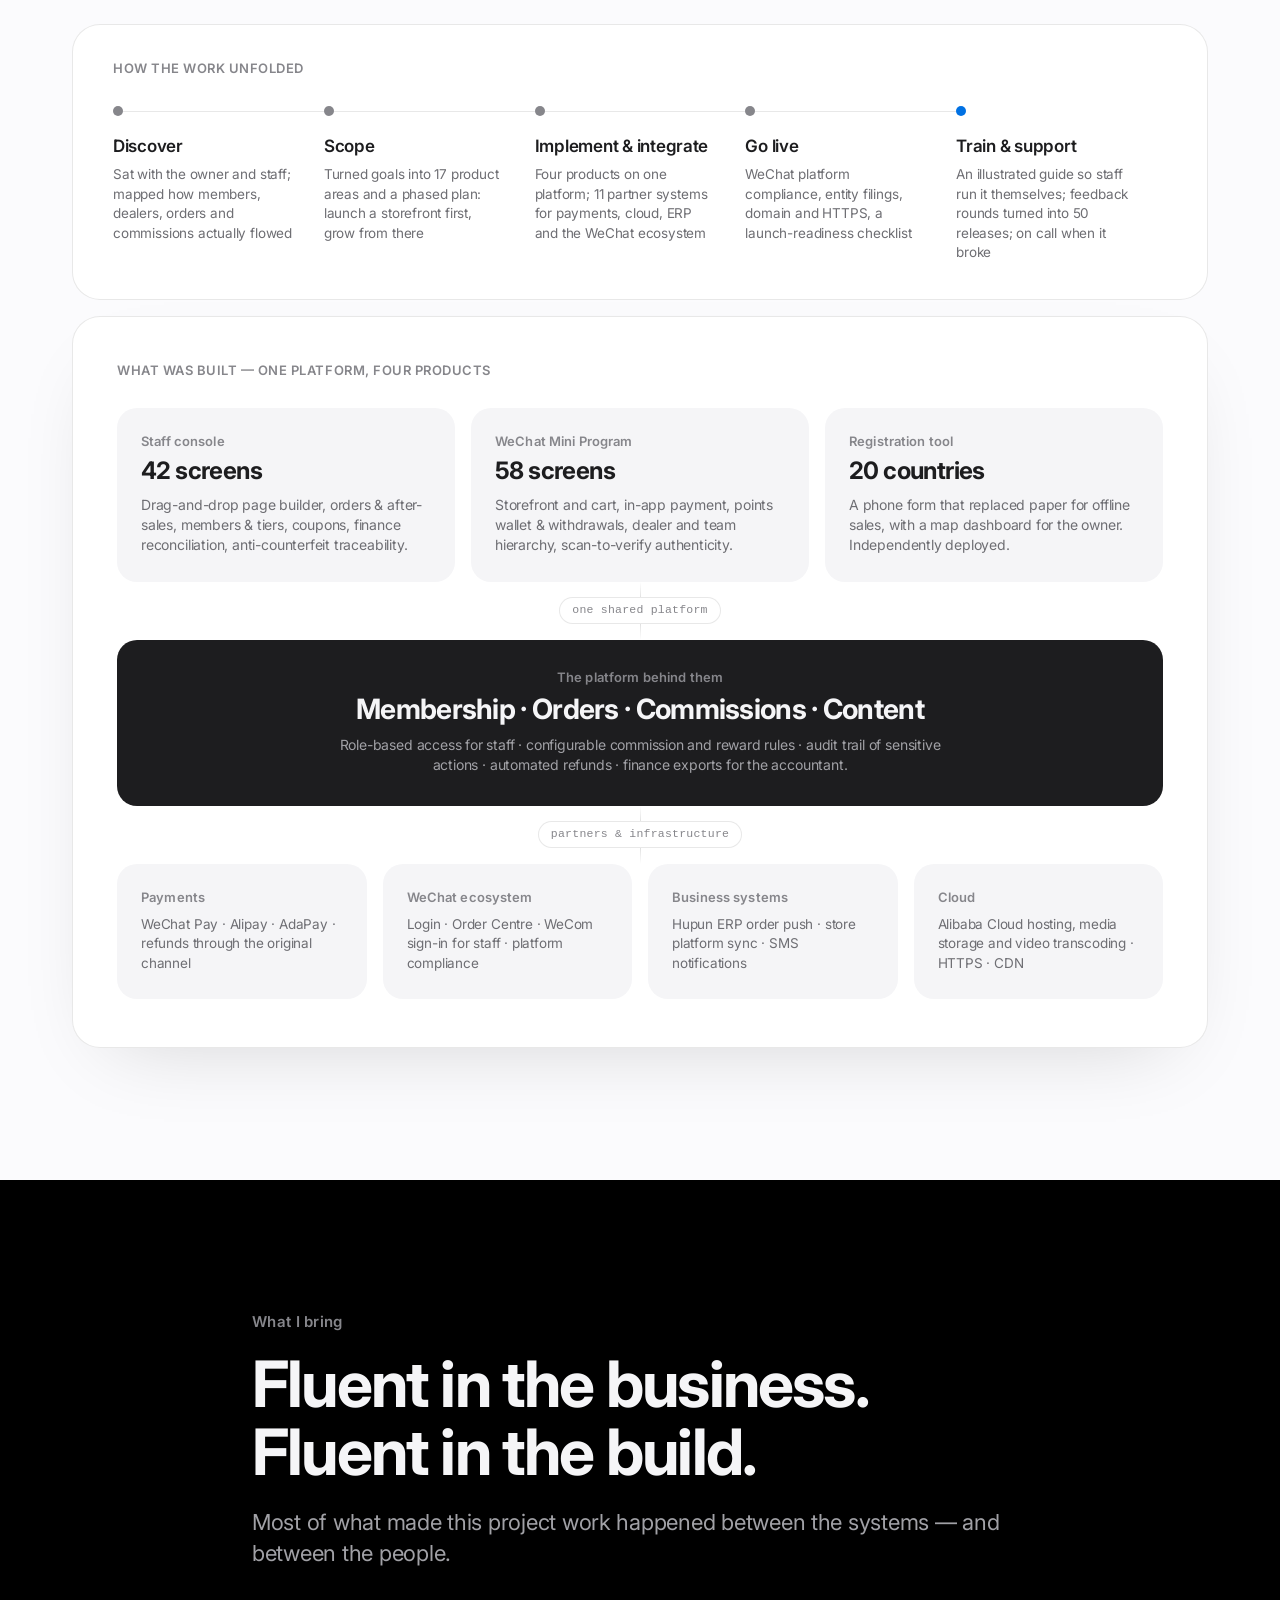
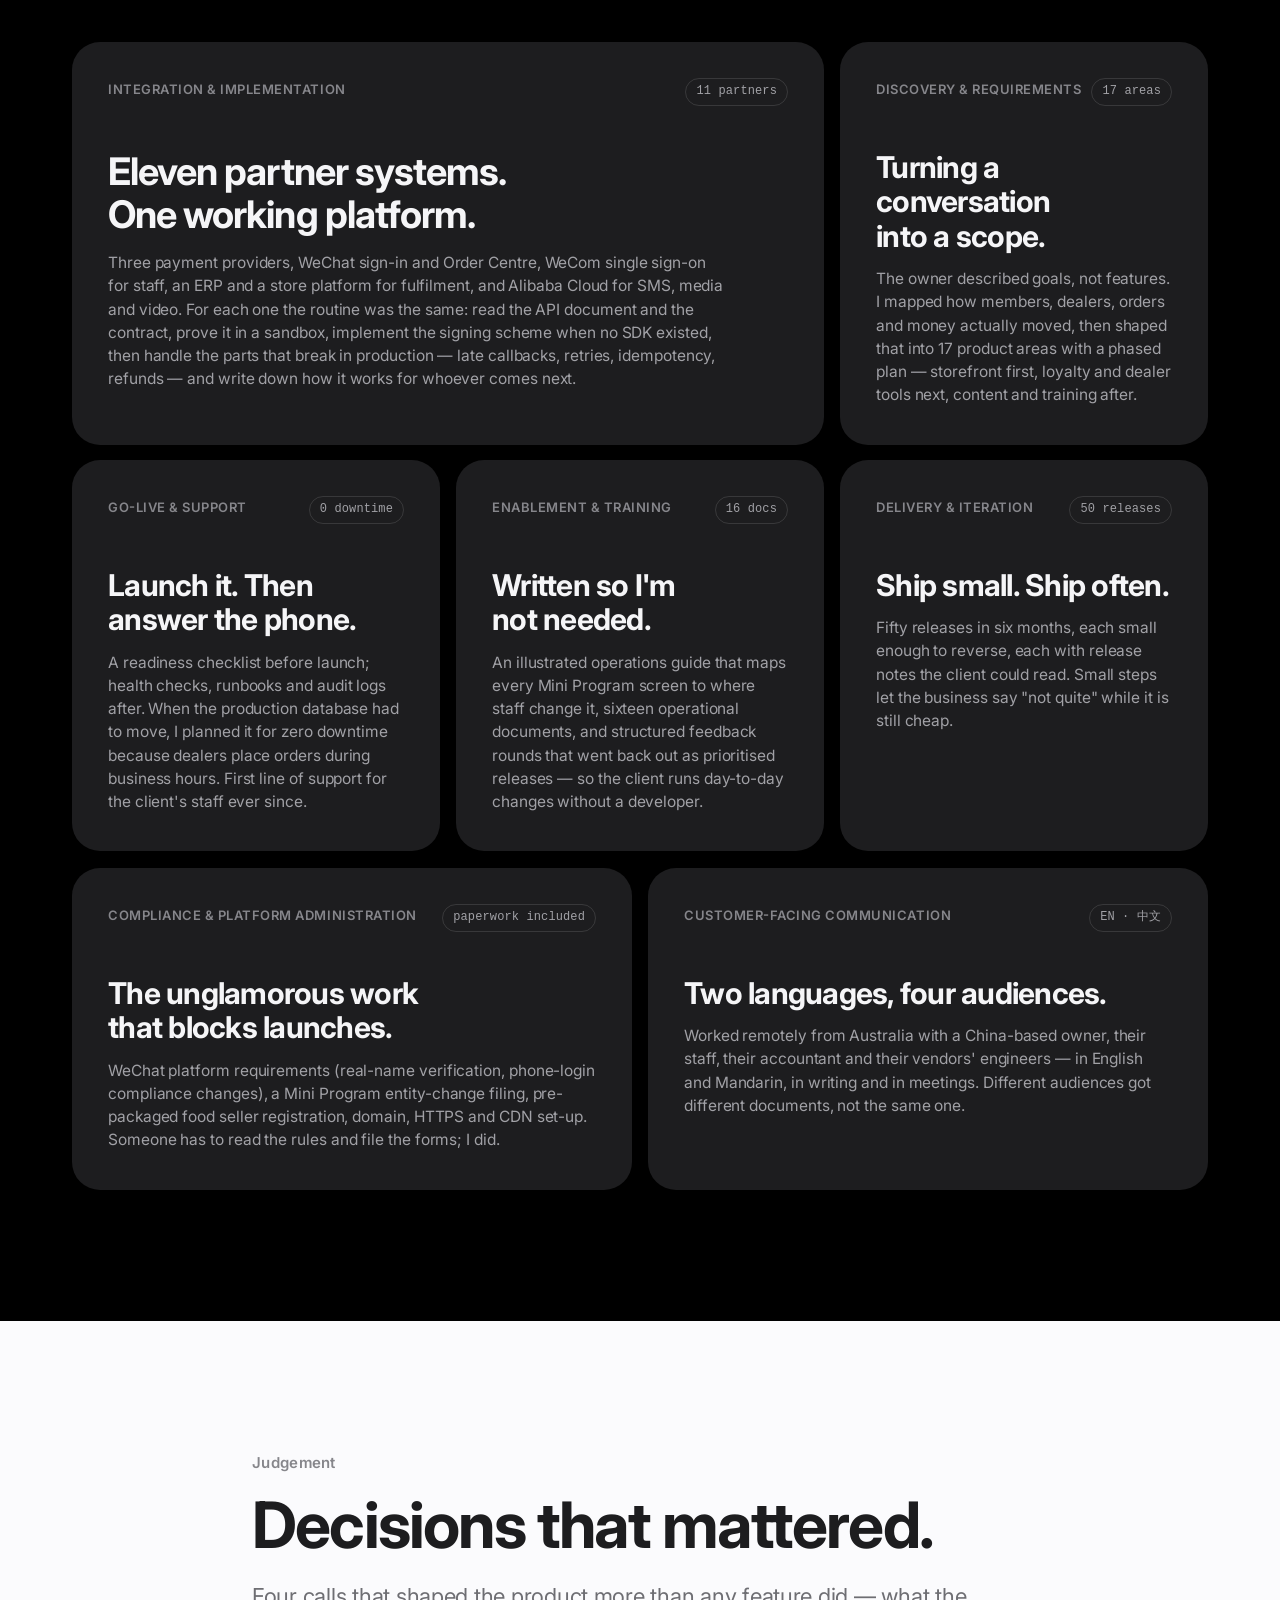
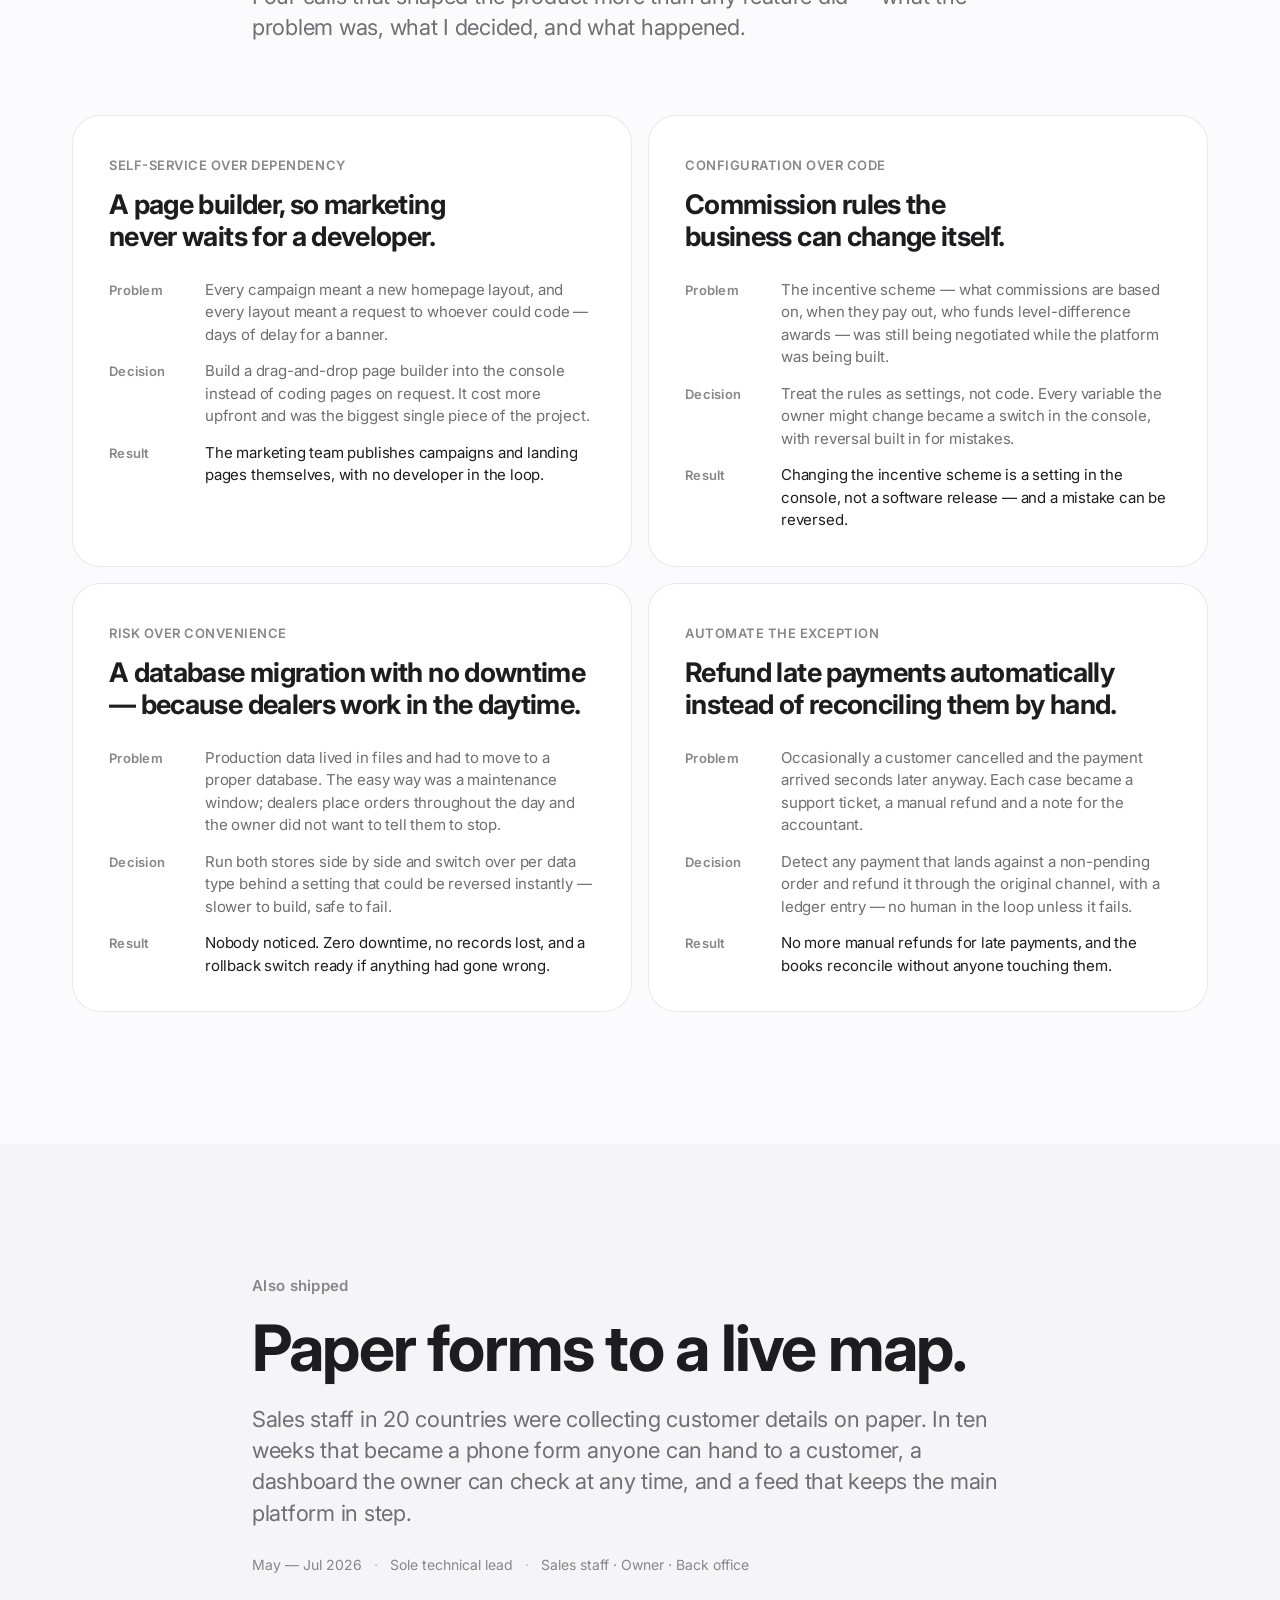
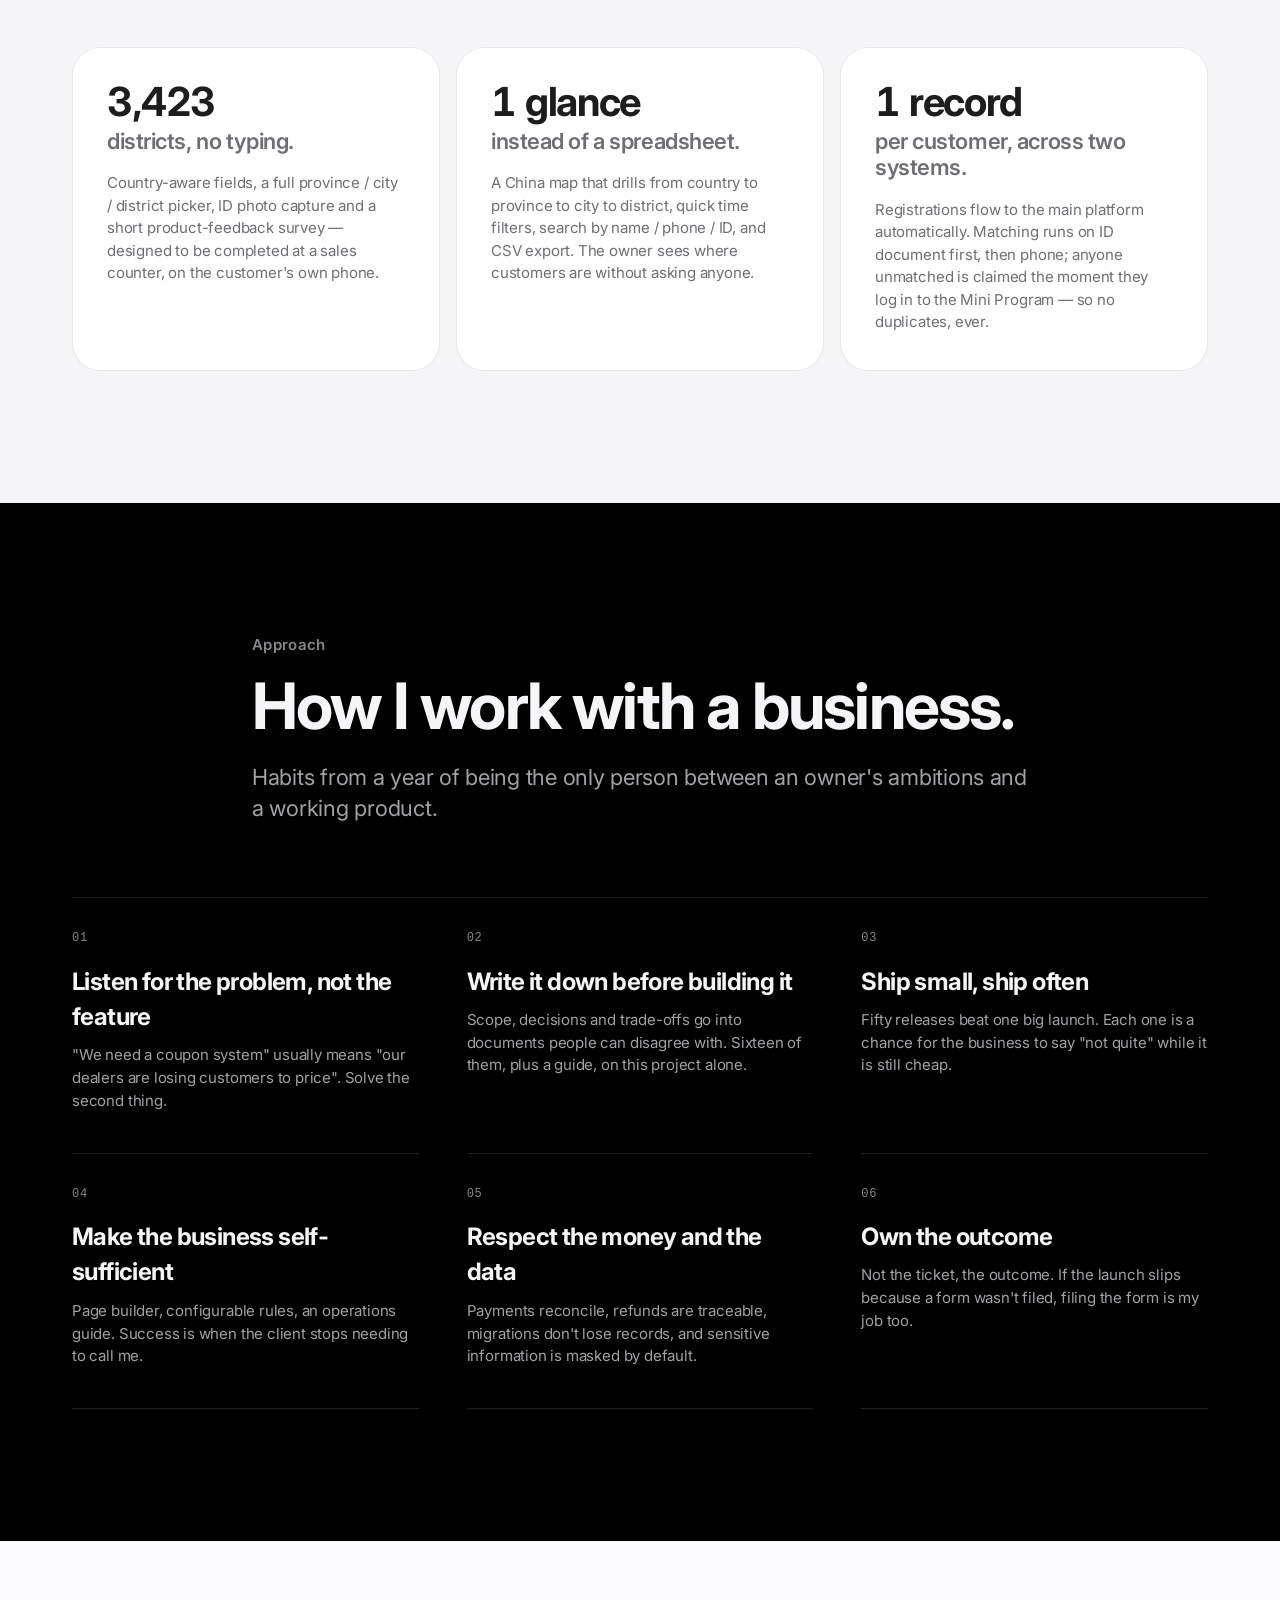
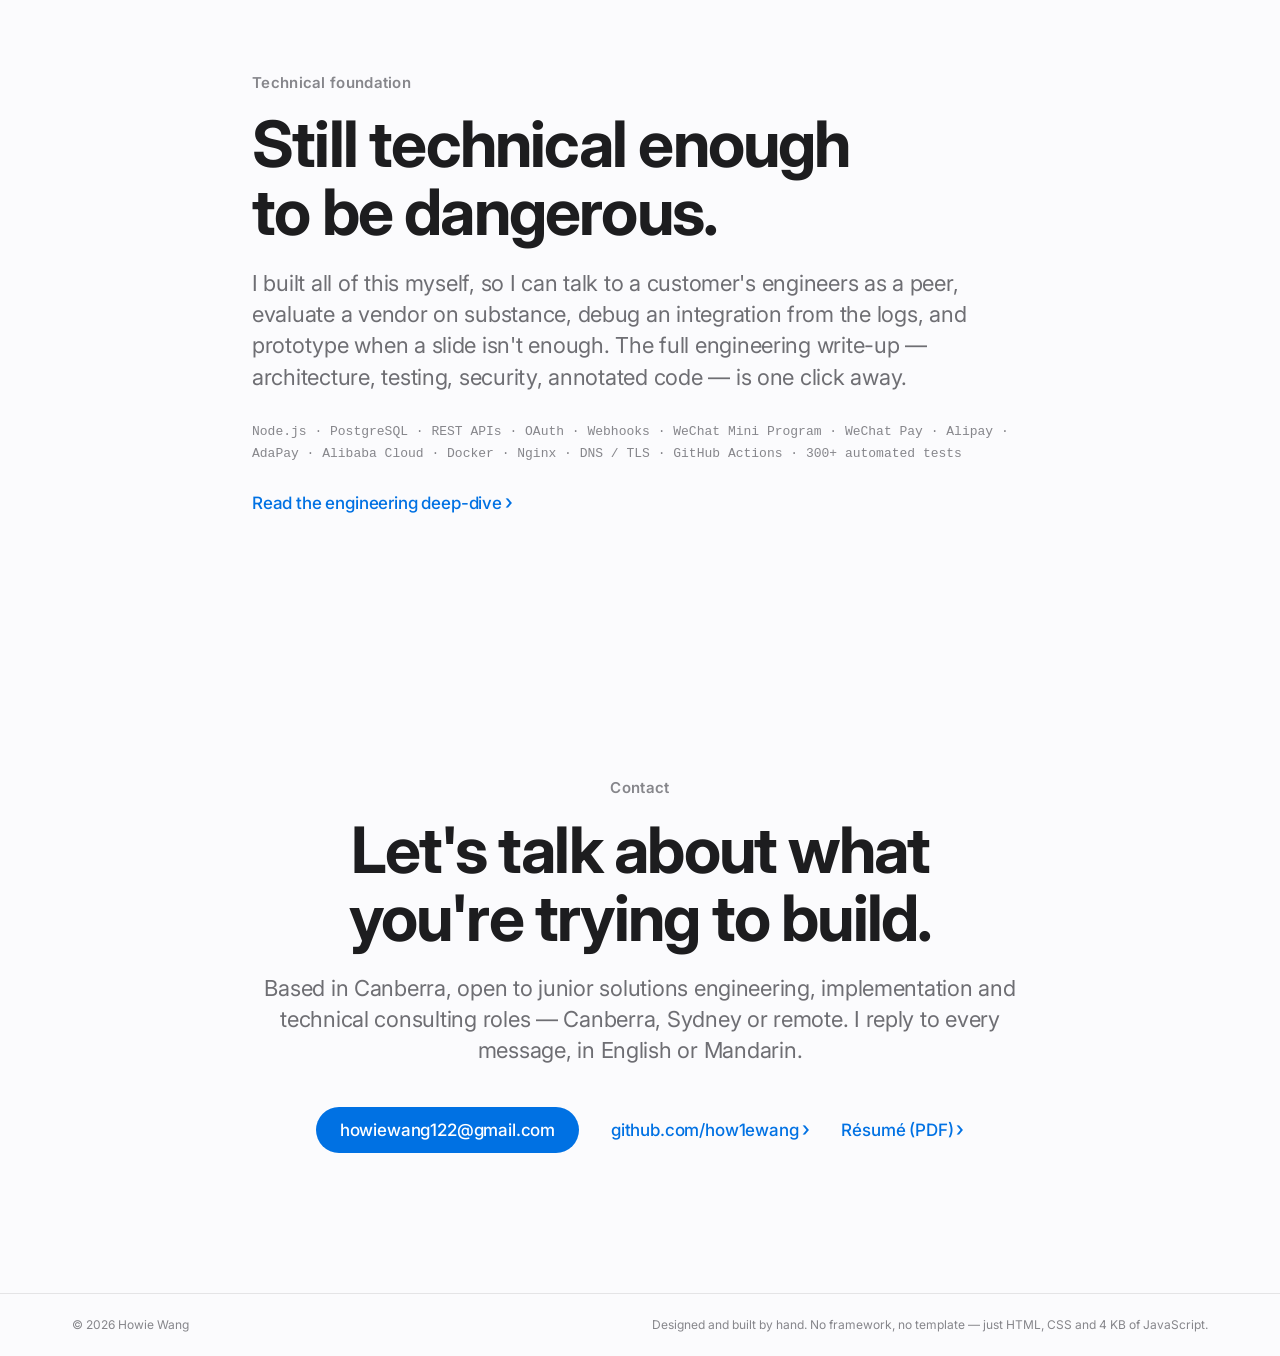
==== commit 42131236: "Tune positioning to solutions engineering & implementation; SE résumé Co-authored-by: Cursor <cursor" ====
--- a/index.html
+++ b/index.html
@@ -3,14 +3,14 @@
 <head>
   <meta charset="utf-8">
   <meta name="viewport" content="width=device-width, initial-scale=1, viewport-fit=cover">
-  <title>Howie Wang — From first conversation to live product</title>
-  <meta name="description" content="Howie Wang is a product-minded technologist in Canberra who turns business needs into shipped, running products — discovery, scoping, build, launch and operations, end to end.">
+  <title>Howie Wang — Solutions engineering &amp; implementation</title>
+  <meta name="description" content="Howie Wang connects what a business needs with the systems that deliver it — discovery, integration, go-live, training and support. Eleven partner systems integrated, 50 releases, 800+ members, one person. Canberra, Australia.">
   <meta name="author" content="Howie Wang">
   <meta name="theme-color" content="#fbfbfd">
 
   <meta property="og:type" content="website">
   <meta property="og:title" content="Howie Wang — From first conversation to live product">
-  <meta property="og:description" content="Product-minded technologist. A commerce platform for a biotech company: 50 releases, 800+ members, 17 product areas, 11 partner integrations — discovery to operations, one person.">
+  <meta property="og:description" content="Solutions engineering & implementation. A commerce platform for a biotech company: 11 partner integrations, 50 releases, 800+ members — discovery to support, one person.">
   <meta name="twitter:card" content="summary">
 
   <link rel="icon" href="data:image/svg+xml,%3Csvg xmlns='http://www.w3.org/2000/svg' viewBox='0 0 64 64'%3E%3Crect width='64' height='64' rx='14' fill='%231d1d1f'/%3E%3Ctext x='32' y='41' text-anchor='middle' font-family='-apple-system,Helvetica,Arial,sans-serif' font-size='26' font-weight='600' fill='%23fff'%3EHW%3C/text%3E%3C/svg%3E">
@@ -60,15 +60,16 @@
     <!-- ============================== HERO ============================== -->
     <section class="hero">
       <div class="container-narrow">
-        <p class="eyebrow reveal">Product-minded technologist &nbsp;·&nbsp; Canberra, Australia</p>
+        <p class="eyebrow reveal">Solutions engineering &amp; implementation &nbsp;·&nbsp; Canberra, Australia</p>
         <h1 class="hero-title hero-title--long reveal" data-delay="1">
           From first conversation<br>
           <span class="muted">to live product.</span>
         </h1>
         <p class="hero-lead reveal" data-delay="2">
-          I work directly with business owners to turn what they need into products people actually use —
-          scoping, designing, building, launching and running them. Most recently: a commerce platform for a
-          biotech company, now serving 800+ members and its dealer network, delivered end to end by one person.
+          I sit between the people who run a business and the systems that run it: understanding the need,
+          choosing and integrating the right tools, getting them live, and making sure the people using them
+          succeed. Most recently: a commerce platform for a biotech company — eleven partner systems, 50
+          releases, 800+ members — delivered end to end by one person.
         </p>
         <div class="hero-cta reveal" data-delay="3">
           <a class="btn" href="#work">Read the case study</a>
@@ -78,6 +79,10 @@
 
       <div class="stats container reveal" data-delay="4" aria-label="Key numbers">
         <div class="stat">
+          <div class="stat-value"><span data-count="11">11</span></div>
+          <div class="stat-label">partner systems integrated</div>
+        </div>
+        <div class="stat">
           <div class="stat-value"><span data-count="50">50</span></div>
           <div class="stat-label">releases shipped in six months</div>
         </div>
@@ -93,13 +98,9 @@
           <div class="stat-value"><span data-count="20">20</span></div>
           <div class="stat-label">countries served by the registration tool</div>
         </div>
-        <div class="stat">
-          <div class="stat-value"><span data-count="11">11</span></div>
-          <div class="stat-label">partner integrations</div>
-        </div>
         <div class="stat stat-accent">
           <div class="stat-value"><span data-count="1">1</span></div>
-          <div class="stat-label">person, discovery to operations</div>
+          <div class="stat-label">person, discovery to support</div>
         </div>
       </div>
     </section>
@@ -117,8 +118,8 @@
         </p>
         <p class="meta-line reveal" data-delay="3">
           <span>2025 — Present</span>
-          <span>Product owner &amp; sole builder</span>
-          <span>Consumers · Dealers · Staff</span>
+          <span>Sole technical lead</span>
+          <span>Consumers · Dealers · Staff · Vendors</span>
         </p>
       </div>
 
@@ -128,9 +129,9 @@
           <ol class="pipeline-steps">
             <li><span class="pipeline-step">Discover</span><span class="pipeline-desc">Sat with the owner and staff; mapped how members, dealers, orders and commissions actually flowed</span></li>
             <li><span class="pipeline-step">Scope</span><span class="pipeline-desc">Turned goals into 17 product areas and a phased plan: launch a storefront first, grow from there</span></li>
-            <li><span class="pipeline-step">Build &amp; integrate</span><span class="pipeline-desc">Four products on one platform; 11 partners for payments, cloud, ERP and the WeChat ecosystem</span></li>
-            <li><span class="pipeline-step">Launch</span><span class="pipeline-desc">WeChat platform compliance, entity filings, domain and HTTPS, a launch-readiness checklist</span></li>
-            <li><span class="pipeline-step">Operate &amp; iterate</span><span class="pipeline-desc">Structured feedback rounds turned into 50 releases; an illustrated guide so staff run it themselves</span></li>
+            <li><span class="pipeline-step">Implement &amp; integrate</span><span class="pipeline-desc">Four products on one platform; 11 partner systems for payments, cloud, ERP and the WeChat ecosystem</span></li>
+            <li><span class="pipeline-step">Go live</span><span class="pipeline-desc">WeChat platform compliance, entity filings, domain and HTTPS, a launch-readiness checklist</span></li>
+            <li><span class="pipeline-step">Train &amp; support</span><span class="pipeline-desc">An illustrated guide so staff run it themselves; feedback rounds turned into 50 releases; on call when it broke</span></li>
           </ol>
         </section>
 
@@ -195,7 +196,7 @@
         <p class="eyebrow reveal">What I bring</p>
         <h2 class="section-title reveal" data-delay="1">Fluent in the business. Fluent in the build.</h2>
         <p class="section-lead reveal" data-delay="2">
-          Most of what made this project work happened outside the code editor.
+          Most of what made this project work happened between the systems — and between the people.
         </p>
       </div>
 
@@ -203,67 +204,67 @@
         <div class="bento">
           <article class="tile tile-4 reveal">
             <div class="tile-top">
+              <span class="tile-kicker">Integration &amp; implementation</span>
+              <span class="tile-metric">11 partners</span>
+            </div>
+            <h3>Eleven partner systems. One working platform.</h3>
+            <p>
+              Three payment providers, WeChat sign-in and Order Centre, WeCom single sign-on for staff, an ERP
+              and a store platform for fulfilment, and Alibaba Cloud for SMS, media and video. For each one the
+              routine was the same: read the API document and the contract, prove it in a sandbox, implement
+              the signing scheme when no SDK existed, then handle the parts that break in production — late
+              callbacks, retries, idempotency, refunds — and write down how it works for whoever comes next.
+            </p>
+          </article>
+
+          <article class="tile tile-2 reveal" data-delay="1">
+            <div class="tile-top">
               <span class="tile-kicker">Discovery &amp; requirements</span>
               <span class="tile-metric">17 areas</span>
             </div>
             <h3>Turning a conversation into a scope.</h3>
             <p>
-              The owner described goals, not features: sell through dealers, reward the people who bring in
-              customers, prove products are genuine, stop paying an agency for every homepage change. I mapped
-              how members, dealers, orders and money actually moved, then shaped that into 17 product areas with
-              a phased plan — storefront first, loyalty and dealer tools next, content and training after that.
-              Feedback came back as structured lists and went out as prioritised release notes.
+              The owner described goals, not features. I mapped how members, dealers, orders and money
+              actually moved, then shaped that into 17 product areas with a phased plan — storefront first,
+              loyalty and dealer tools next, content and training after.
+            </p>
+          </article>
+
+          <article class="tile tile-2 reveal">
+            <div class="tile-top">
+              <span class="tile-kicker">Go-live &amp; support</span>
+              <span class="tile-metric">0 downtime</span>
+            </div>
+            <h3>Launch it. Then answer the phone.</h3>
+            <p>
+              A readiness checklist before launch; health checks, runbooks and audit logs after. When the
+              production database had to move, I planned it for zero downtime because dealers place orders
+              during business hours. First line of support for the client's staff ever since.
             </p>
           </article>
 
           <article class="tile tile-2 reveal" data-delay="1">
+            <div class="tile-top">
+              <span class="tile-kicker">Enablement &amp; training</span>
+              <span class="tile-metric">16 docs</span>
+            </div>
+            <h3>Written so I'm not needed.</h3>
+            <p>
+              An illustrated operations guide that maps every Mini Program screen to where staff change it,
+              sixteen operational documents, and structured feedback rounds that went back out as prioritised
+              releases — so the client runs day-to-day changes without a developer.
+            </p>
+          </article>
+
+          <article class="tile tile-2 reveal" data-delay="2">
             <div class="tile-top">
               <span class="tile-kicker">Delivery &amp; iteration</span>
               <span class="tile-metric">50 releases</span>
             </div>
             <h3>Ship small. Ship often.</h3>
             <p>
-              Fifty releases in six months, each small enough to reverse. When the production database had to
-              move, I planned it for zero downtime because dealers place orders during business hours.
-            </p>
-          </article>
-
-          <article class="tile tile-2 reveal">
-            <div class="tile-top">
-              <span class="tile-kicker">Systems &amp; integrations</span>
-              <span class="tile-metric">11 partners</span>
-            </div>
-            <h3>I can read the API doc — and the contract.</h3>
-            <p>
-              Evaluated and integrated three payment providers, an ERP, a store platform, cloud storage,
-              SMS and the WeChat ecosystem. I can sit between a vendor's engineers and a business owner and
-              make sure both leave the meeting with the same understanding.
-            </p>
-          </article>
-
-          <article class="tile tile-2 reveal" data-delay="1">
-            <div class="tile-top">
-              <span class="tile-kicker">Data &amp; reporting</span>
-              <span class="tile-metric">4 levels</span>
-            </div>
-            <h3>Numbers the accountant can use.</h3>
-            <p>
-              Finance reconciliation and downloadable reports, member and customer exports, and a map
-              dashboard that drills from country to province to city to district — built for the people who
-              ask the questions, not for the people who write the queries.
-            </p>
-          </article>
-
-          <article class="tile tile-2 reveal" data-delay="2">
-            <div class="tile-top">
-              <span class="tile-kicker">Documentation</span>
-              <span class="tile-metric">16 docs</span>
-            </div>
-            <h3>Written so I'm not needed.</h3>
-            <p>
-              Sixteen operational documents — deployment, environments, security, launch — and an illustrated
-              operations guide that maps every screen of the Mini Program to where staff change it, so the
-              client can run day-to-day changes without a developer.
+              Fifty releases in six months, each small enough to reverse, each with release notes the client
+              could read. Small steps let the business say "not quite" while it is still cheap.
             </p>
           </article>
 
@@ -282,7 +283,7 @@
 
           <article class="tile tile-3 reveal" data-delay="1">
             <div class="tile-top">
-              <span class="tile-kicker">Communication</span>
+              <span class="tile-kicker">Customer-facing communication</span>
               <span class="tile-metric">EN · 中文</span>
             </div>
             <h3>Two languages, four audiences.</h3>
@@ -364,7 +365,7 @@
         </p>
         <p class="meta-line reveal" data-delay="3">
           <span>May — Jul 2026</span>
-          <span>Product owner &amp; sole builder</span>
+          <span>Sole technical lead</span>
           <span>Sales staff · Owner · Back office</span>
         </p>
       </div>
@@ -442,12 +443,12 @@
         <p class="eyebrow reveal">Technical foundation</p>
         <h2 class="section-title reveal" data-delay="1">Still technical enough to be dangerous.</h2>
         <p class="section-lead reveal" data-delay="2">
-          I built all of this myself, so I can talk to engineers as a peer, evaluate vendors on substance, and
-          prototype when a slide isn't enough. The full engineering write-up — architecture, testing, security,
-          annotated code — is one click away.
+          I built all of this myself, so I can talk to a customer's engineers as a peer, evaluate a vendor on
+          substance, debug an integration from the logs, and prototype when a slide isn't enough. The full
+          engineering write-up — architecture, testing, security, annotated code — is one click away.
         </p>
         <p class="stack-line reveal" data-delay="3">
-          Node.js · PostgreSQL · WeChat Mini Program · REST APIs · WeChat Pay · Alipay · AdaPay · Alibaba Cloud · Docker · Nginx · GitHub Actions · 300+ automated tests
+          Node.js · PostgreSQL · REST APIs · OAuth · Webhooks · WeChat Mini Program · WeChat Pay · Alipay · AdaPay · Alibaba Cloud · Docker · Nginx · DNS / TLS · GitHub Actions · 300+ automated tests
         </p>
         <div class="hero-cta reveal" data-delay="3">
           <a class="link-arrow" href="engineering/">Read the engineering deep-dive</a>
@@ -461,8 +462,8 @@
         <p class="eyebrow reveal">Contact</p>
         <h2 class="section-title reveal" data-delay="1">Let's talk about what you're trying to build.</h2>
         <p class="section-lead reveal" data-delay="2">
-          Based in Canberra, open to product, solutions and business-analysis roles — on site or remote. I reply
-          to every message, in English or Mandarin.
+          Based in Canberra, open to junior solutions engineering, implementation and technical consulting
+          roles — Canberra, Sydney or remote. I reply to every message, in English or Mandarin.
         </p>
         <div class="contact-actions reveal" data-delay="3">
           <a class="btn" href="mailto:howiewang122@gmail.com">howiewang122@gmail.com</a>
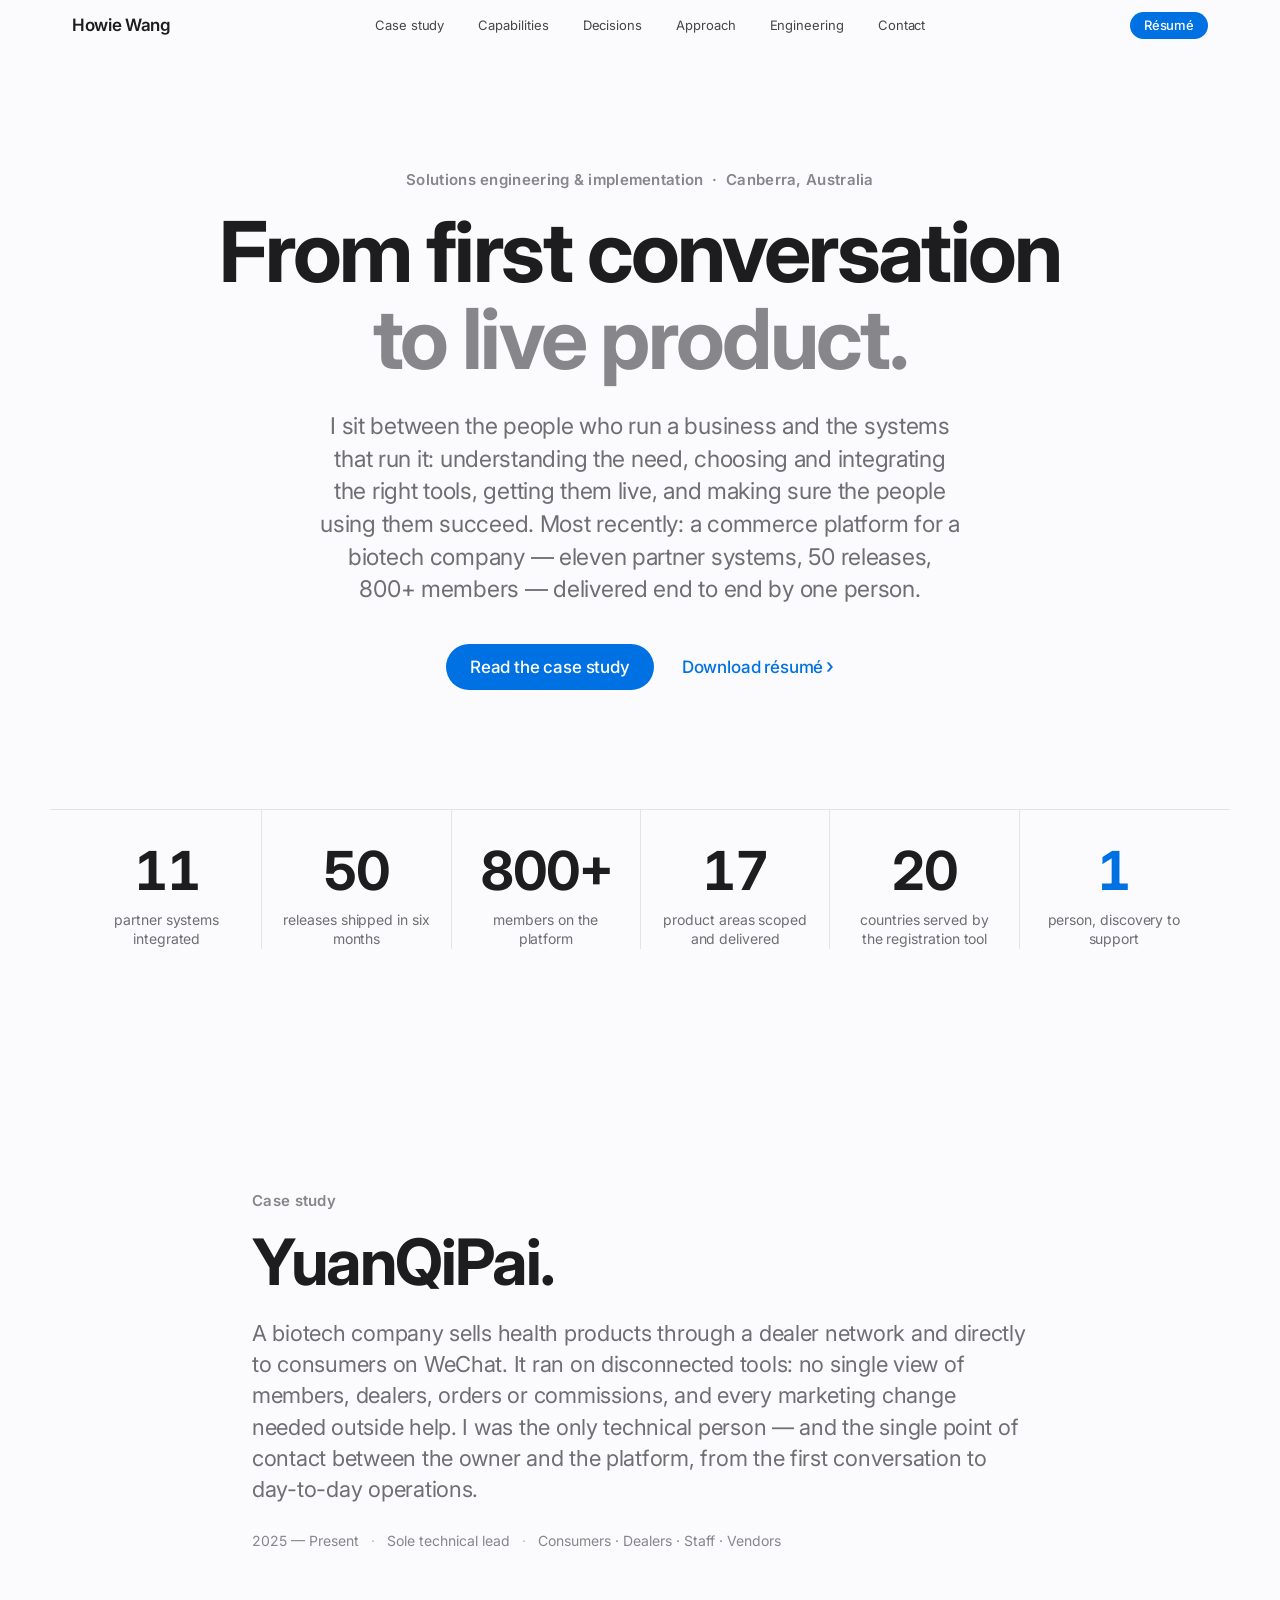
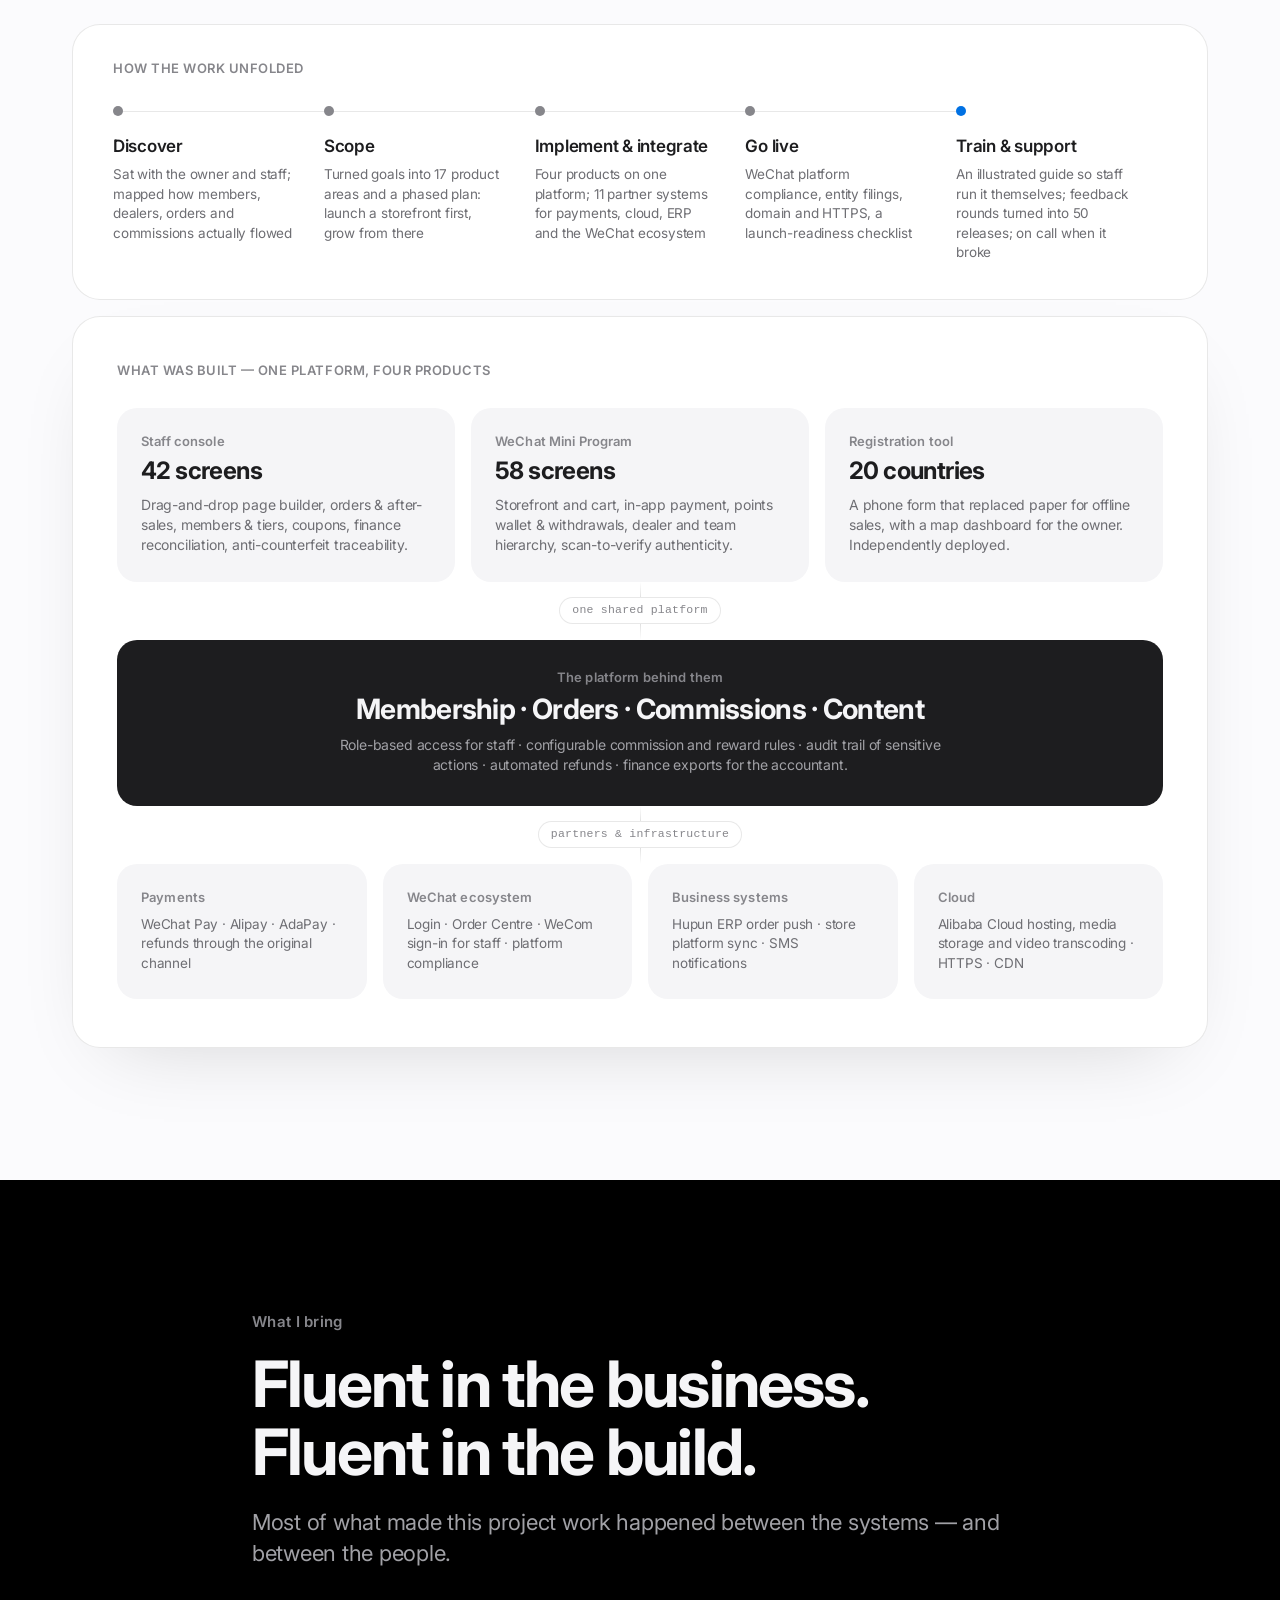
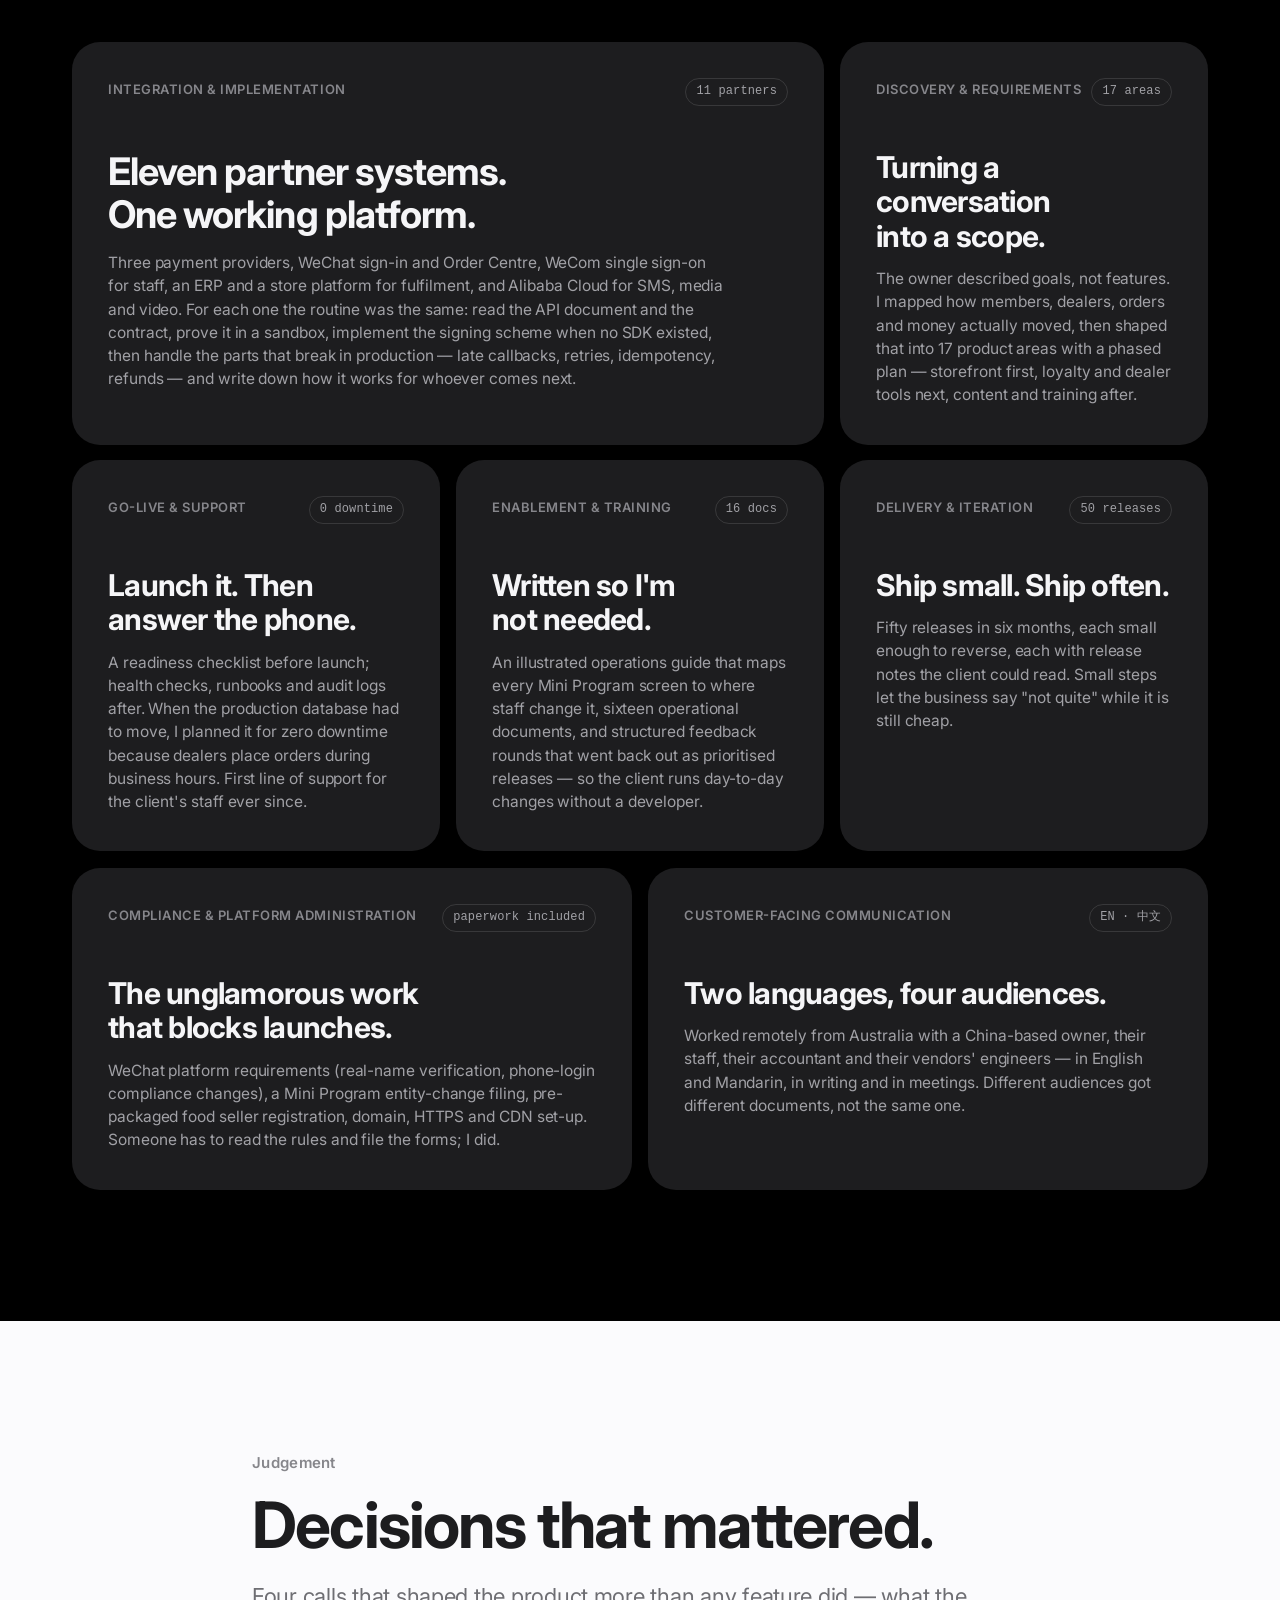
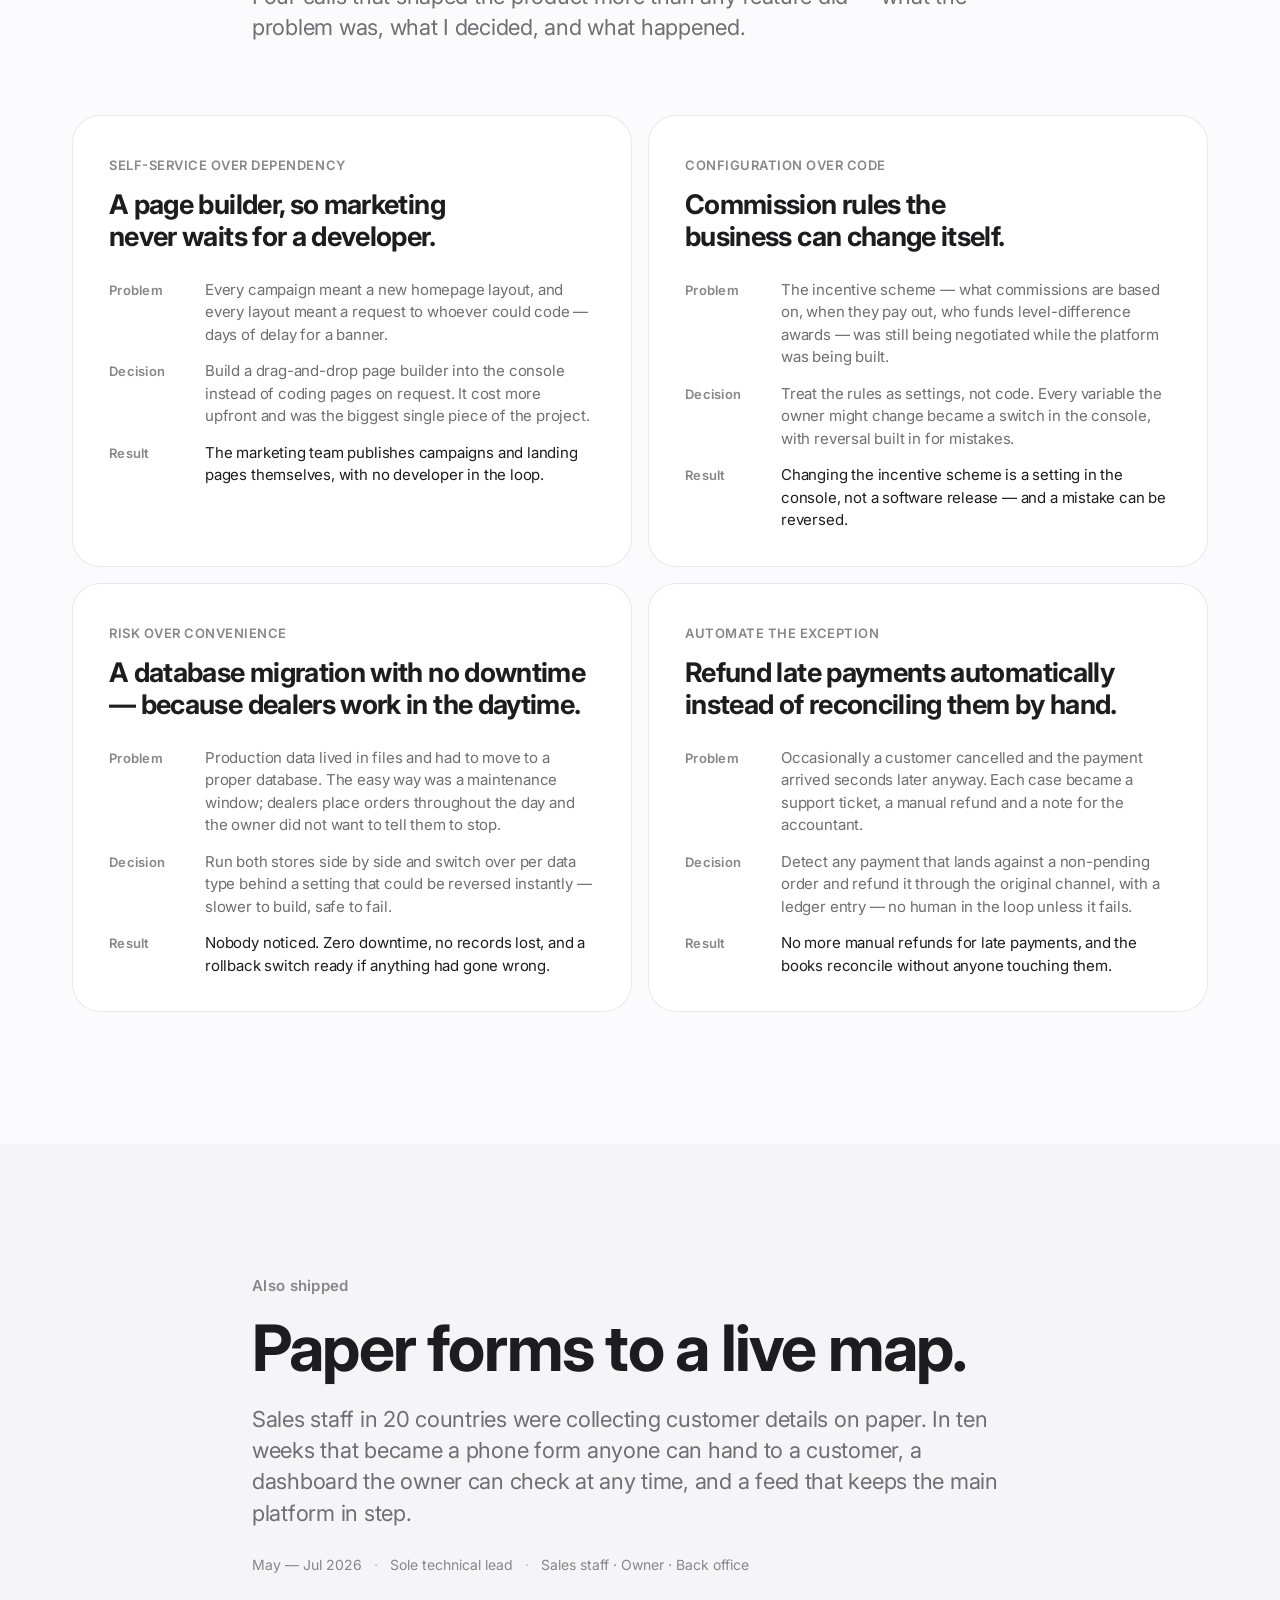
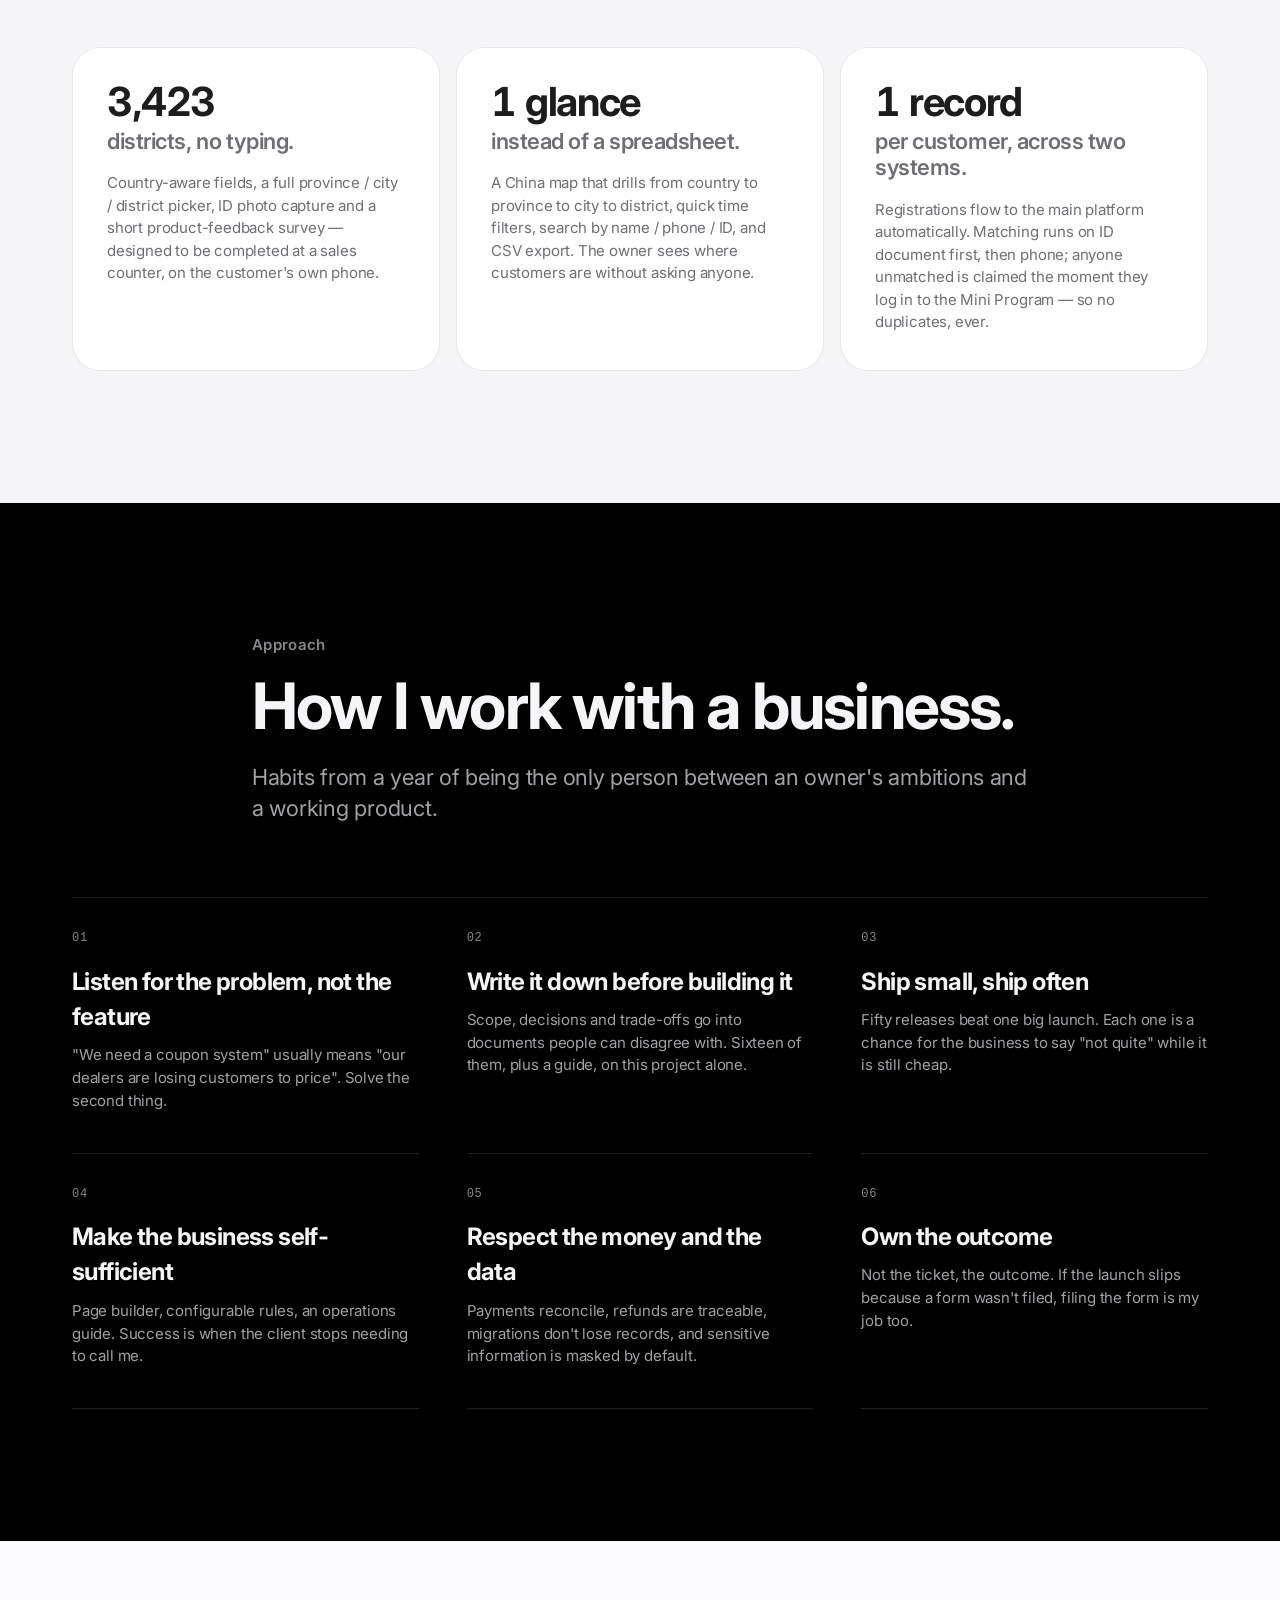
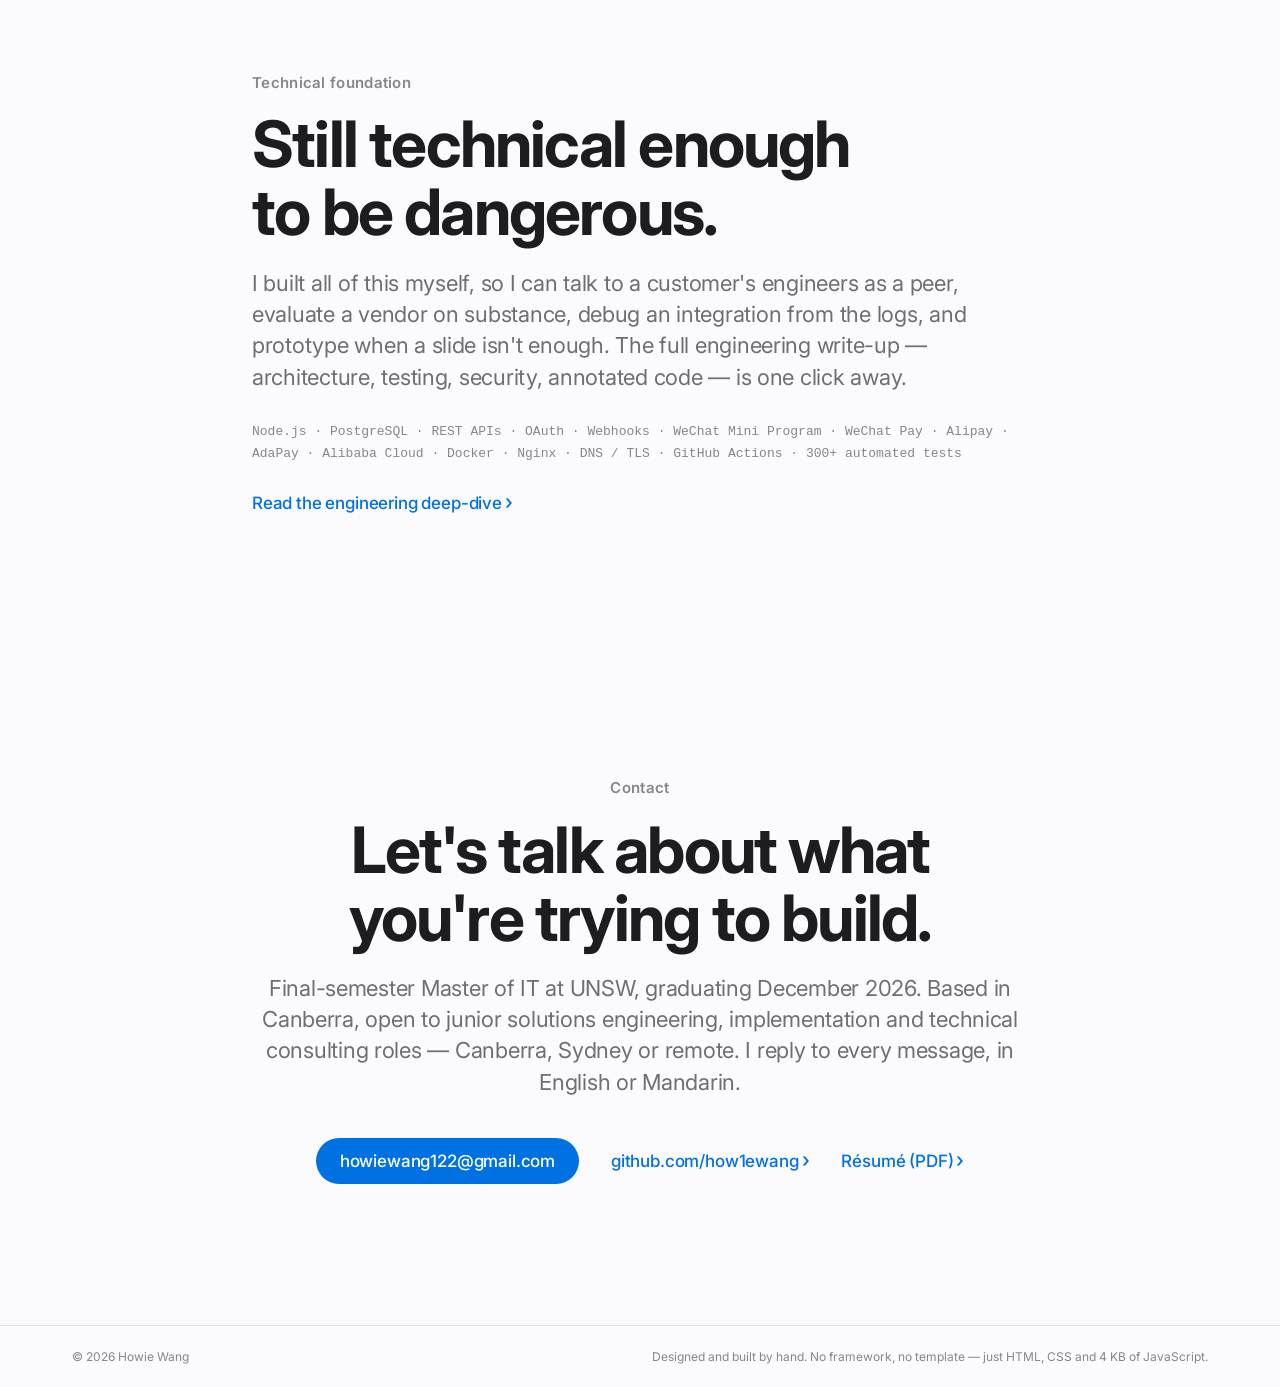
==== commit 163ded6a: "Add education (Master of IT, UNSW, Dec 2026) to site and résumés Co-authored-by: Cursor <cursoragent" ====
--- a/index.html
+++ b/index.html
@@ -462,8 +462,9 @@
         <p class="eyebrow reveal">Contact</p>
         <h2 class="section-title reveal" data-delay="1">Let's talk about what you're trying to build.</h2>
         <p class="section-lead reveal" data-delay="2">
-          Based in Canberra, open to junior solutions engineering, implementation and technical consulting
-          roles — Canberra, Sydney or remote. I reply to every message, in English or Mandarin.
+          Final-semester Master of IT at UNSW, graduating December 2026. Based in Canberra, open to junior
+          solutions engineering, implementation and technical consulting roles — Canberra, Sydney or remote.
+          I reply to every message, in English or Mandarin.
         </p>
         <div class="contact-actions reveal" data-delay="3">
           <a class="btn" href="mailto:howiewang122@gmail.com">howiewang122@gmail.com</a>
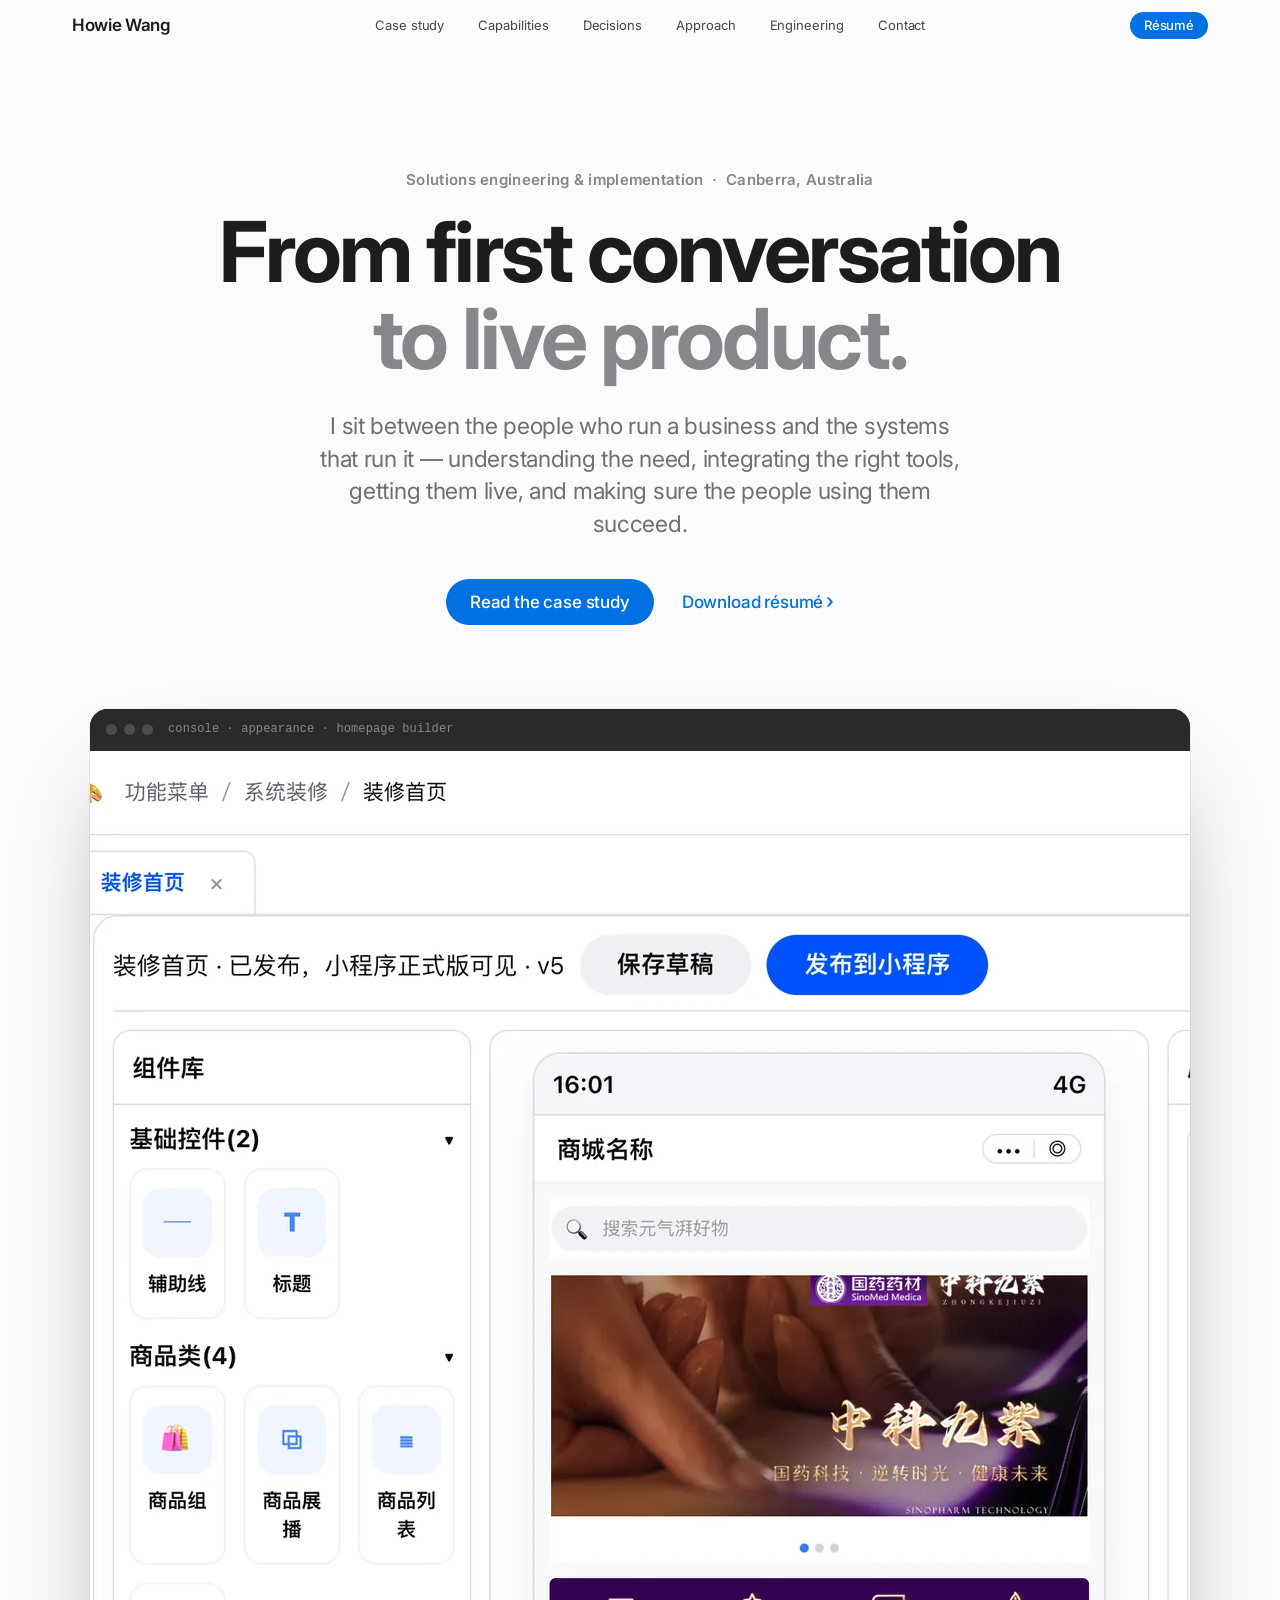
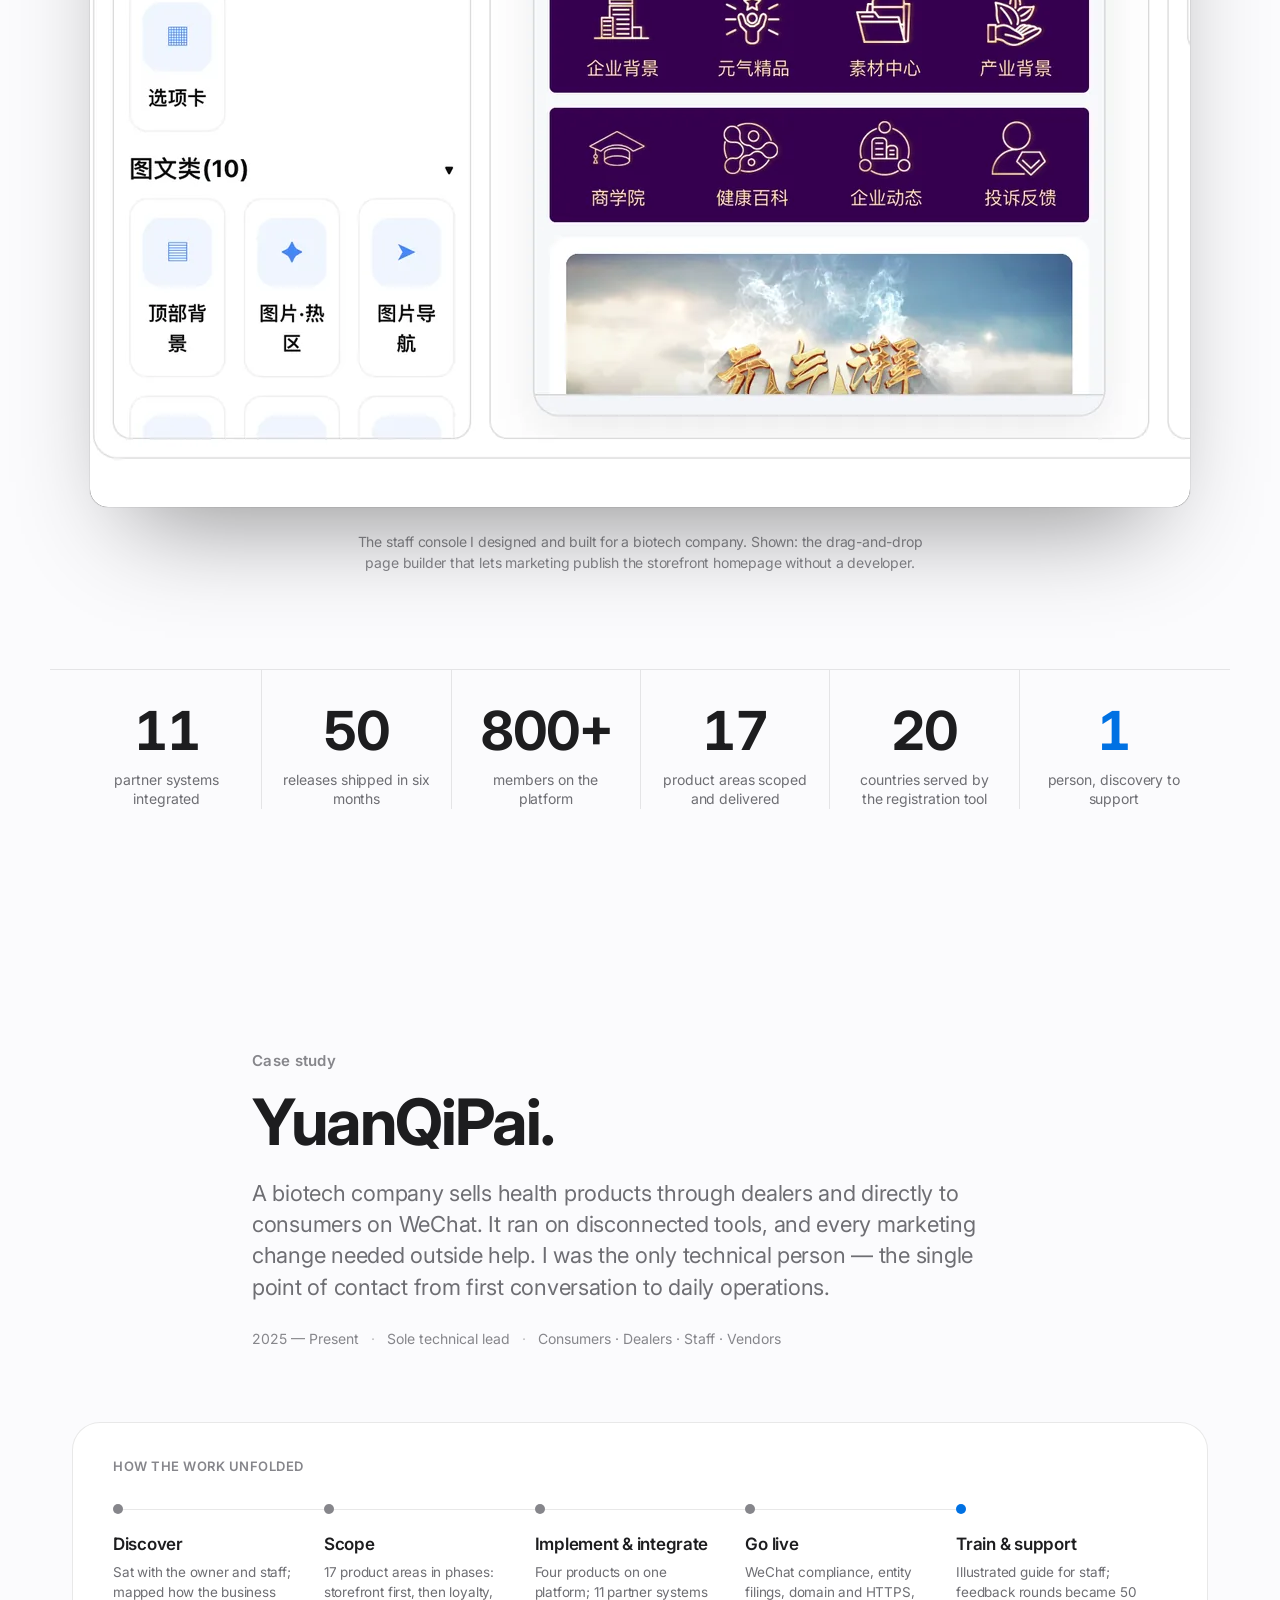
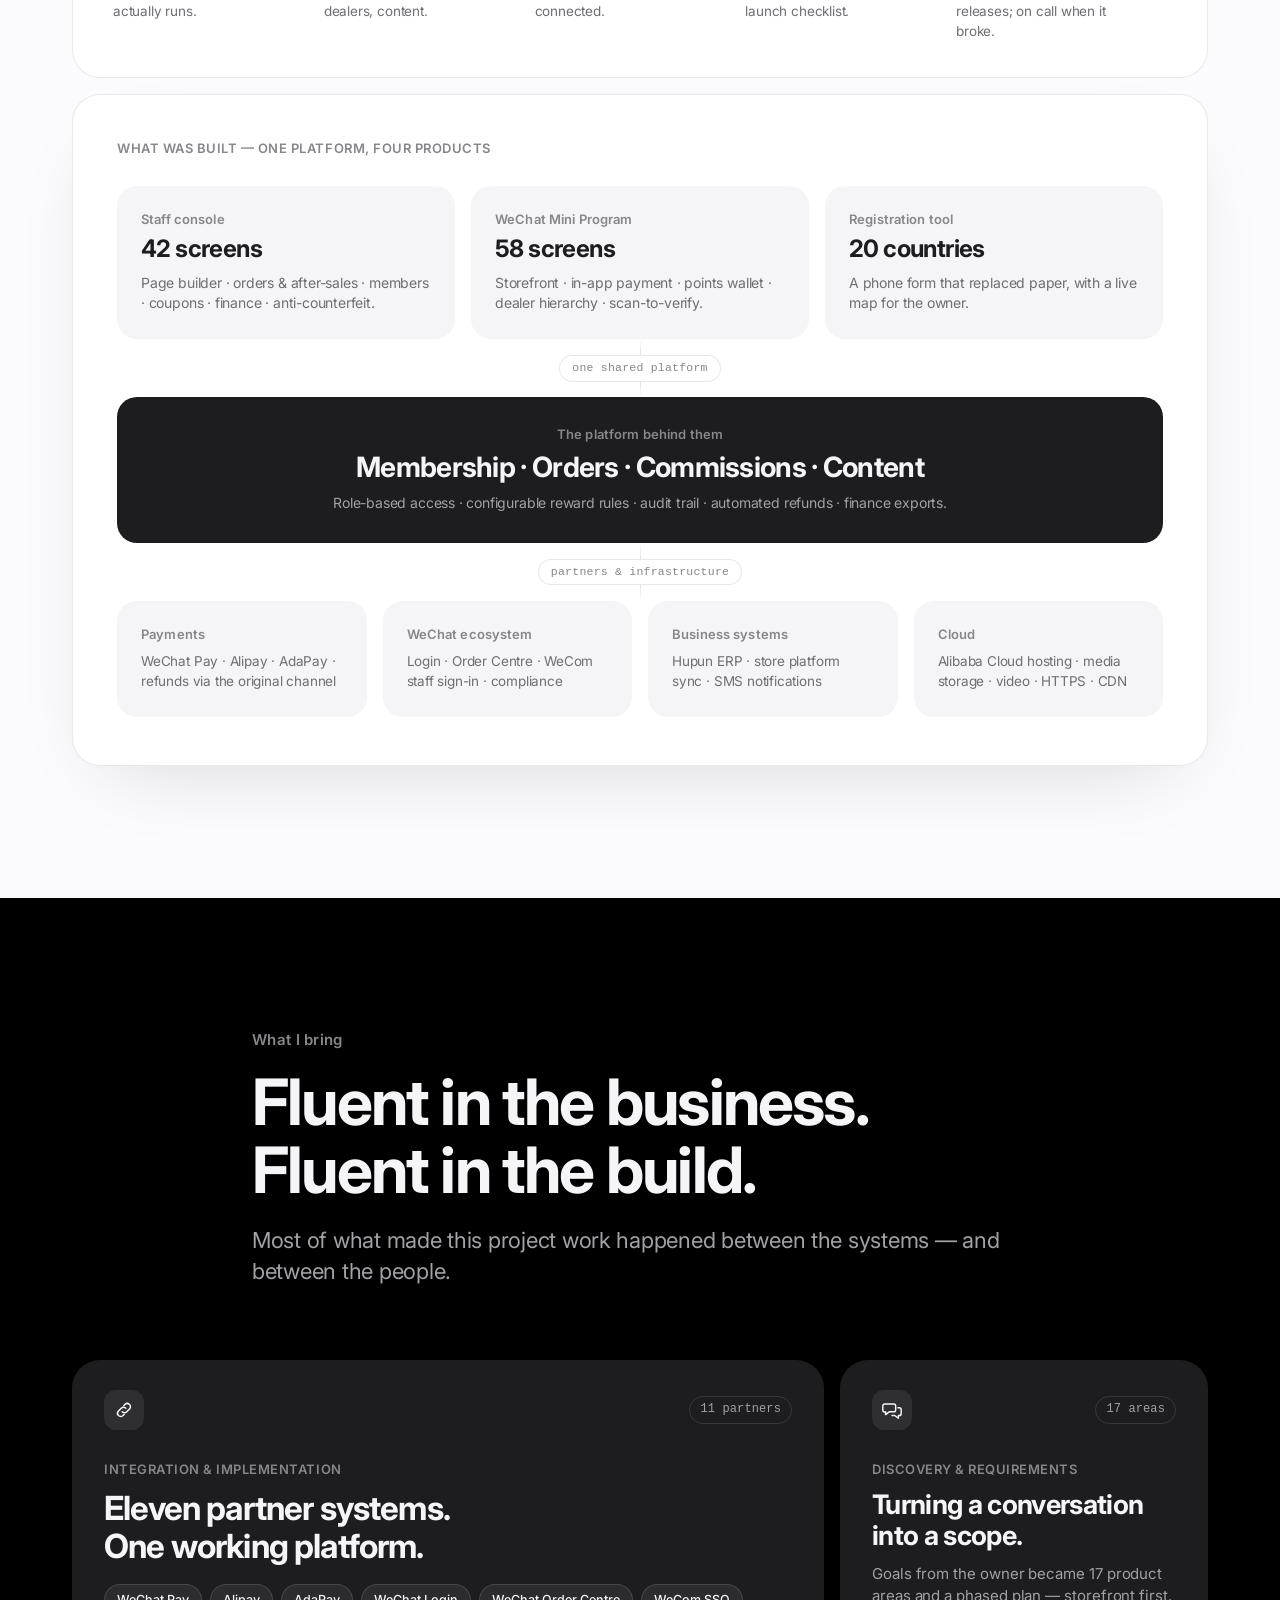
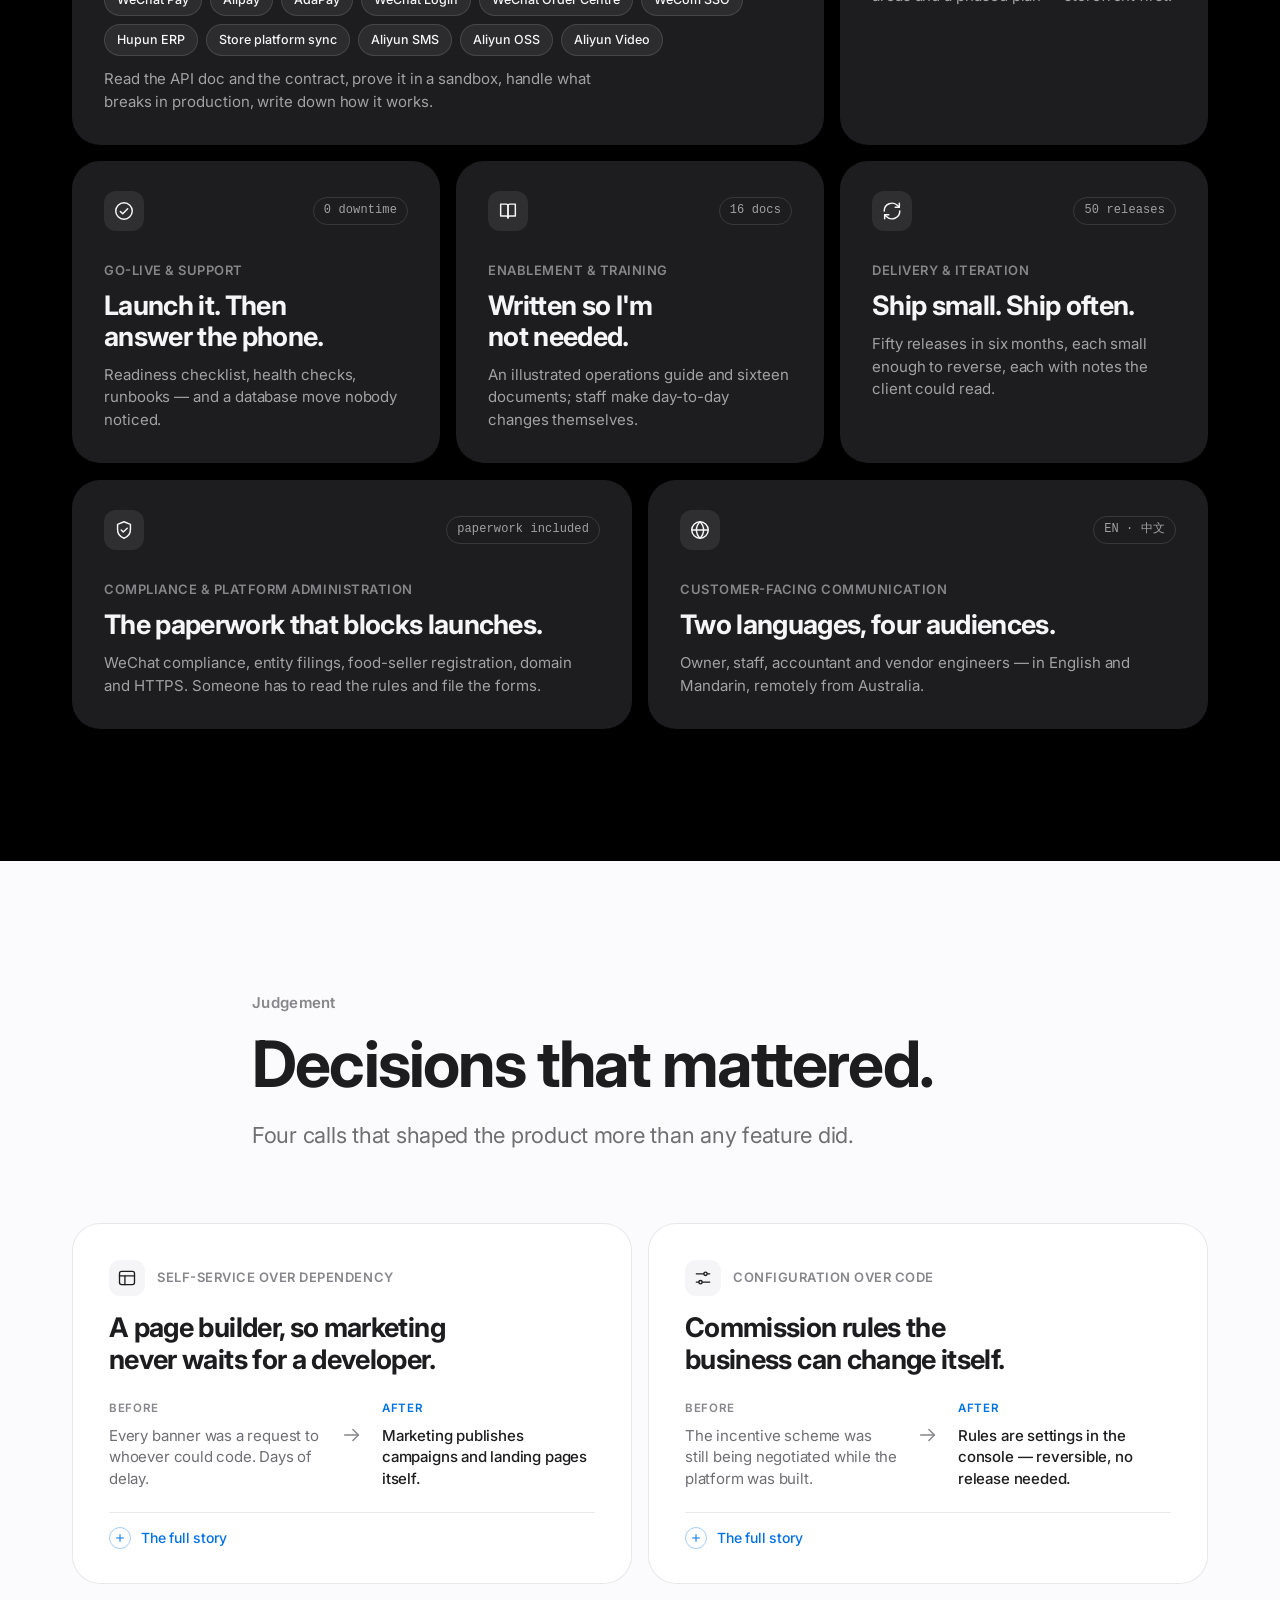
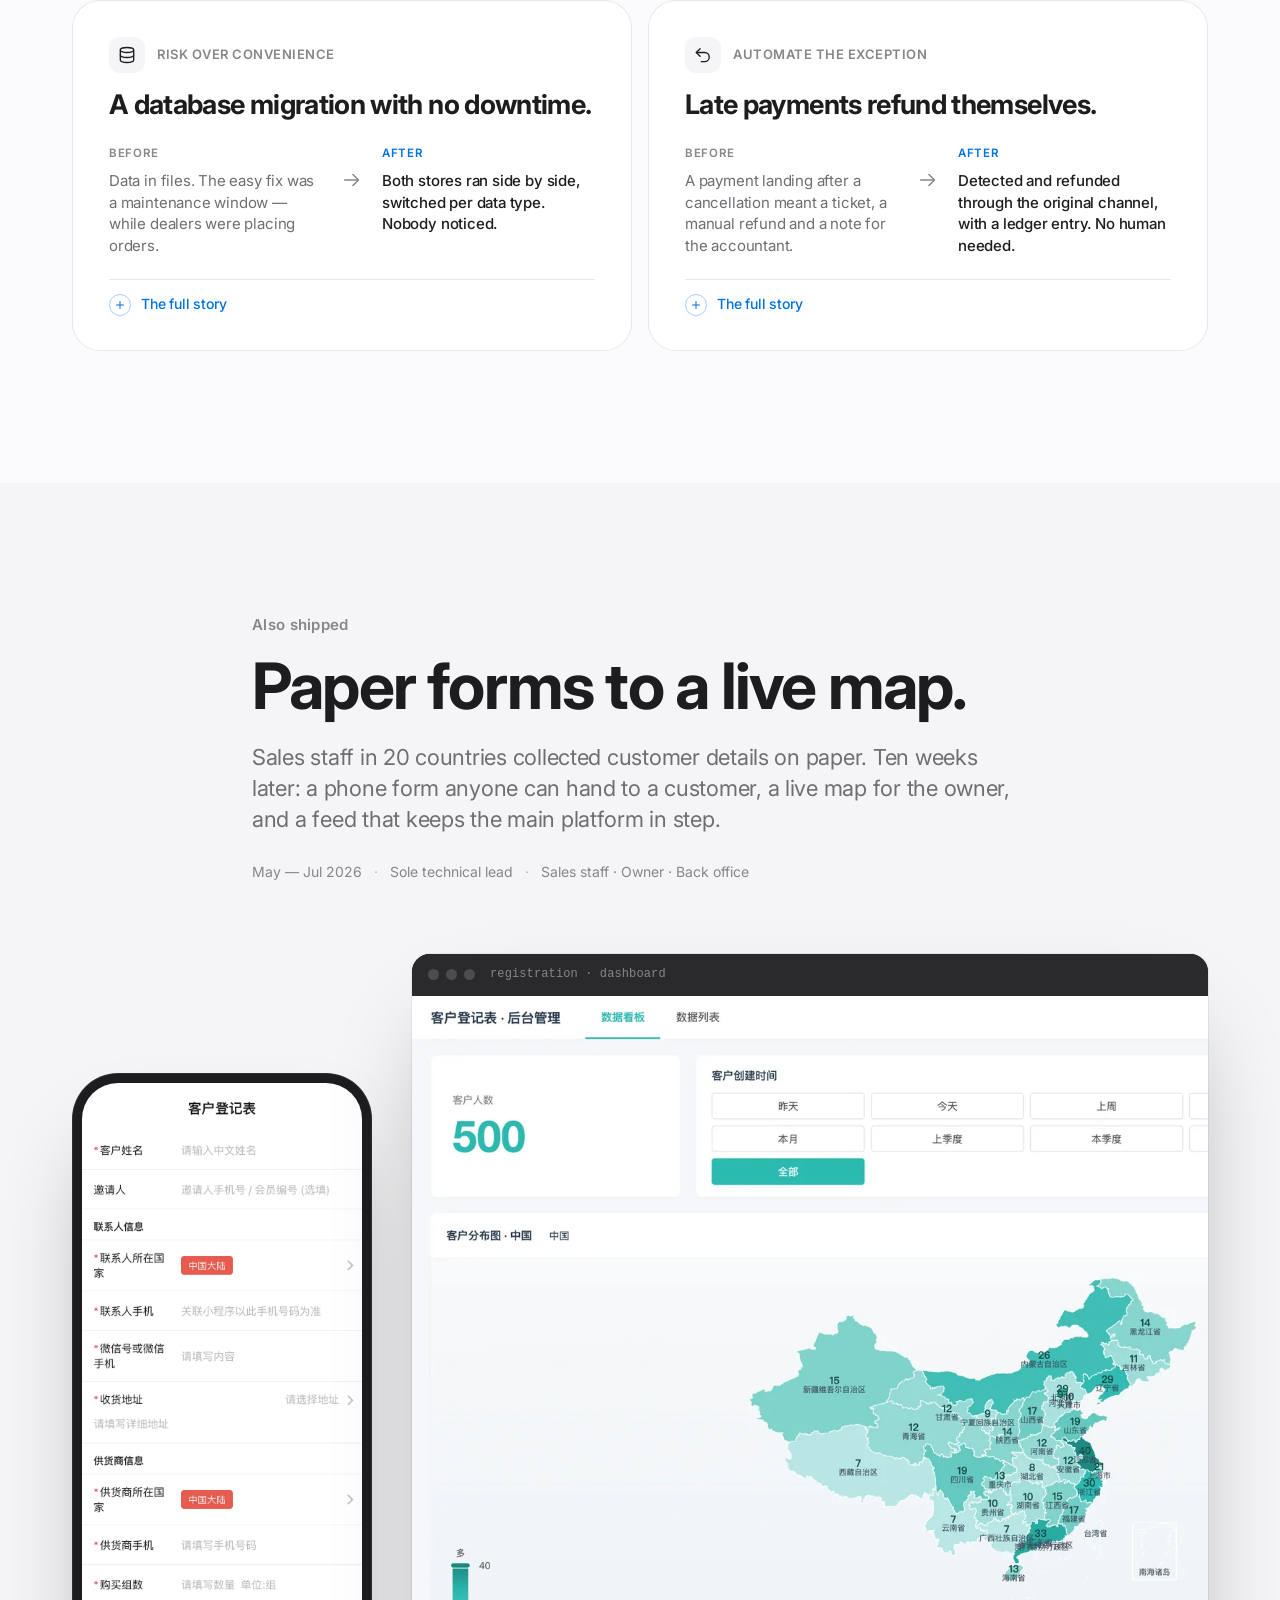
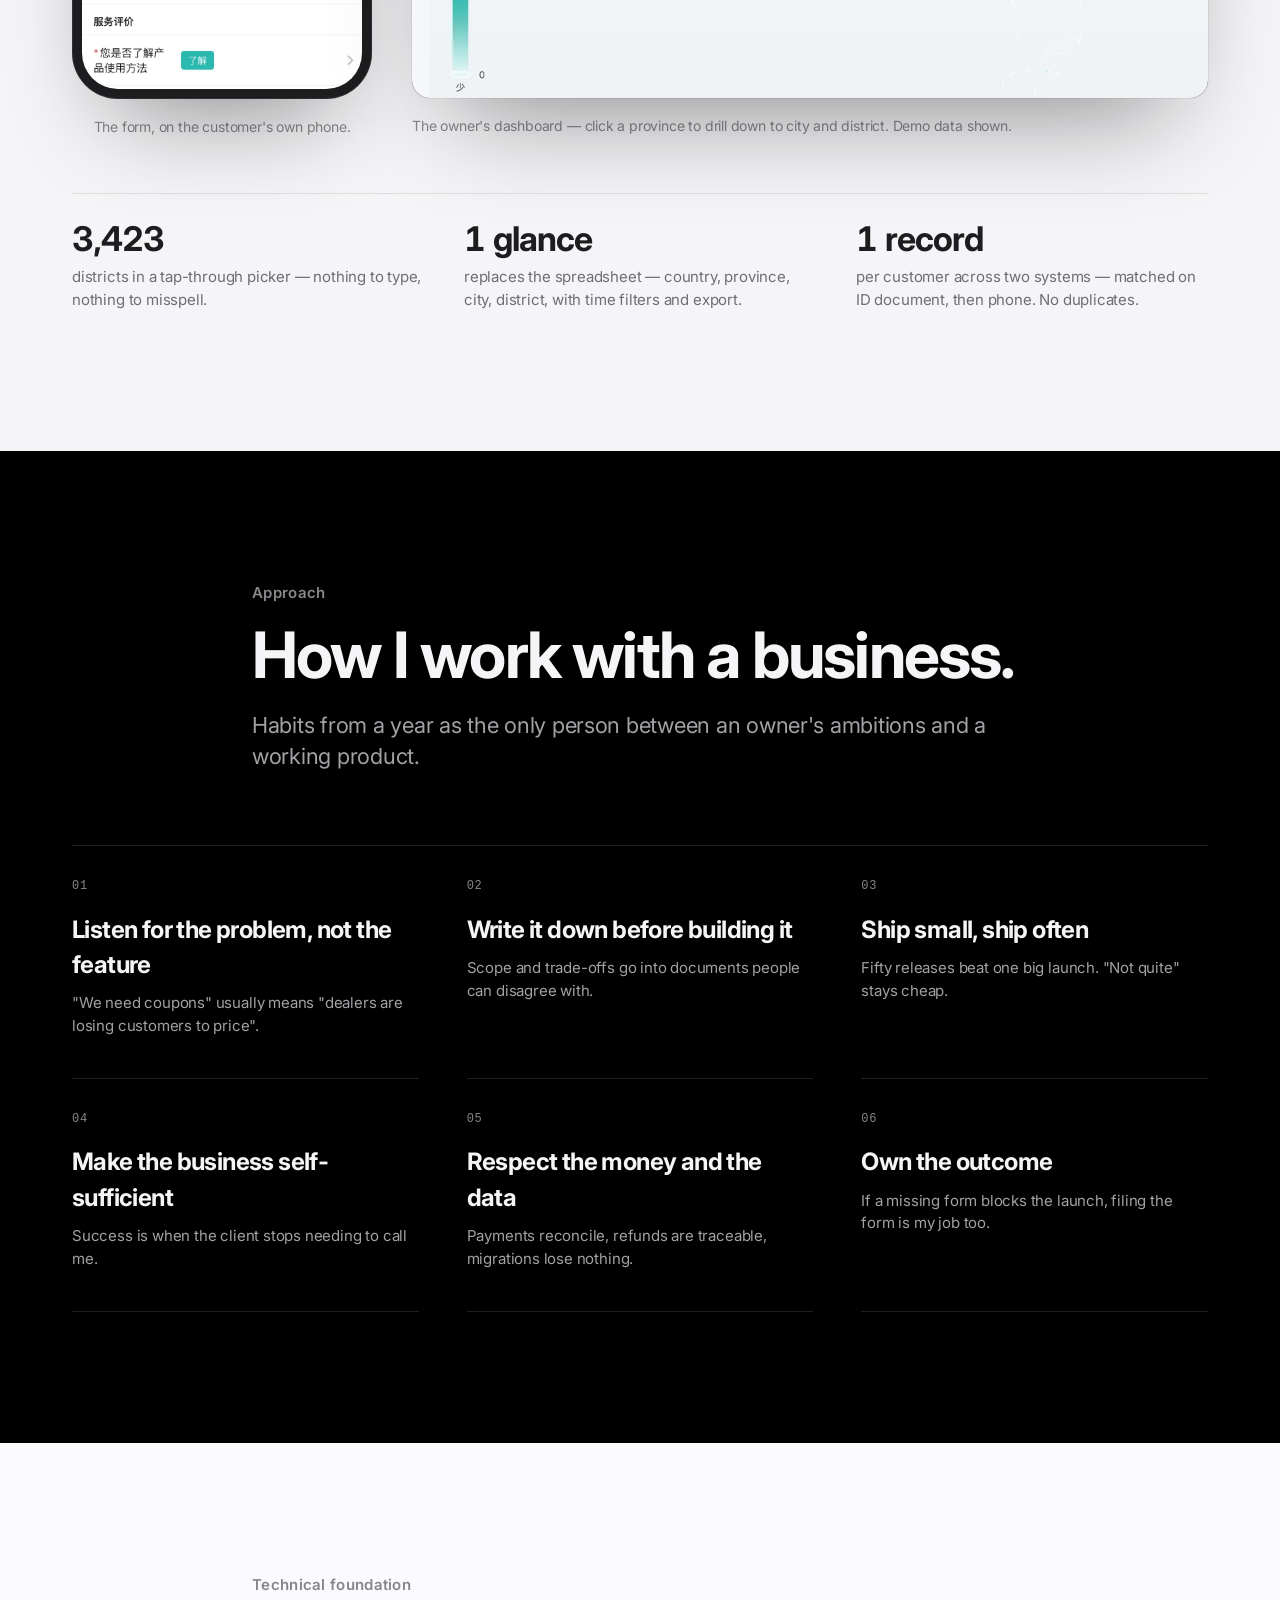
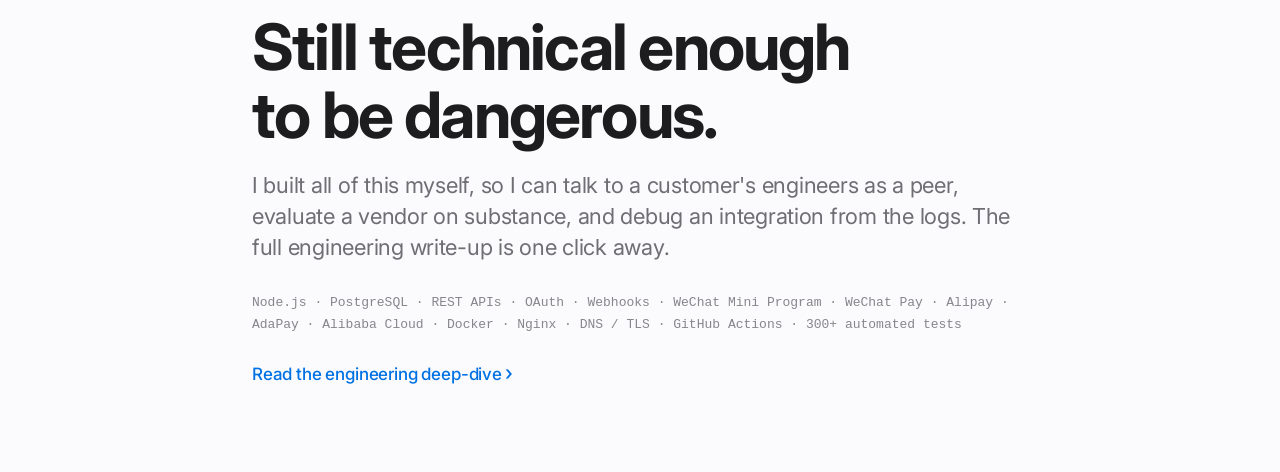
==== commit 86c9b308: "Make the page image-led: real product shots, icons, before/after decisions, less text" ====
--- a/index.html
+++ b/index.html
@@ -11,16 +11,38 @@
   <meta property="og:type" content="website">
   <meta property="og:title" content="Howie Wang — From first conversation to live product">
   <meta property="og:description" content="Solutions engineering & implementation. A commerce platform for a biotech company: 11 partner integrations, 50 releases, 800+ members — discovery to support, one person.">
-  <meta name="twitter:card" content="summary">
+  <meta property="og:image" content="https://how1ewang.github.io/img/console-builder.jpg">
+  <meta name="twitter:card" content="summary_large_image">
 
   <link rel="icon" href="data:image/svg+xml,%3Csvg xmlns='http://www.w3.org/2000/svg' viewBox='0 0 64 64'%3E%3Crect width='64' height='64' rx='14' fill='%231d1d1f'/%3E%3Ctext x='32' y='41' text-anchor='middle' font-family='-apple-system,Helvetica,Arial,sans-serif' font-size='26' font-weight='600' fill='%23fff'%3EHW%3C/text%3E%3C/svg%3E">
 
   <link rel="preconnect" href="https://fonts.googleapis.com">
   <link rel="preconnect" href="https://fonts.gstatic.com" crossorigin>
   <link rel="stylesheet" href="https://fonts.googleapis.com/css2?family=Inter:wght@400;500;600;700&display=swap">
+  <link rel="preload" as="image" href="img/console-builder.webp" type="image/webp">
   <link rel="stylesheet" href="styles.css">
+  <noscript><style>.reveal, .pipeline.reveal .pipeline-steps li, .shift-arrow svg { opacity: 1 !important; transform: none !important; }</style></noscript>
 </head>
 <body>
+
+  <!-- Icon sprite: hairline SF-Symbols-style glyphs, referenced with <use> -->
+  <svg width="0" height="0" style="position:absolute" aria-hidden="true" focusable="false">
+    <defs>
+      <symbol id="i-link" viewBox="0 0 24 24"><path d="M10 14a3.5 3.5 0 0 0 5 0l3-3a3.5 3.5 0 0 0-5-5l-1.2 1.2"/><path d="M14 10a3.5 3.5 0 0 0-5 0l-3 3a3.5 3.5 0 0 0 5 5l1.2-1.2"/></symbol>
+      <symbol id="i-bubbles" viewBox="0 0 24 24"><path d="M4 5.5h10a2 2 0 0 1 2 2V12a2 2 0 0 1-2 2H9l-4 3v-3a2 2 0 0 1-3-2V7.5a2 2 0 0 1 2-2z"/><path d="M18.5 9.5h1.5a2 2 0 0 1 2 2v4.5a2 2 0 0 1-2 2h-1v3l-4-3h-3"/></symbol>
+      <symbol id="i-check" viewBox="0 0 24 24"><circle cx="12" cy="12" r="9"/><path d="M8 12.5l2.6 2.6L16 9.6"/></symbol>
+      <symbol id="i-book" viewBox="0 0 24 24"><path d="M4 4.5h6a2 2 0 0 1 2 2v13a2 2 0 0 0-2-2H4z"/><path d="M20 4.5h-6a2 2 0 0 0-2 2v13a2 2 0 0 1 2-2h6z"/></symbol>
+      <symbol id="i-loop" viewBox="0 0 24 24"><path d="M3.5 12a8.5 8.5 0 0 1 14.6-5.9L20 8"/><path d="M20 3.5V8h-4.5"/><path d="M20.5 12a8.5 8.5 0 0 1-14.6 5.9L4 16"/><path d="M4 20.5V16h4.5"/></symbol>
+      <symbol id="i-shield" viewBox="0 0 24 24"><path d="M12 3l7 2.8v5.7c0 4.4-3 8.1-7 9.5-4-1.4-7-5.1-7-9.5V5.8z"/><path d="M9 12l2.2 2.2L15.5 10"/></symbol>
+      <symbol id="i-globe" viewBox="0 0 24 24"><circle cx="12" cy="12" r="9"/><path d="M3 12h18"/><path d="M12 3c2.6 2.6 3.9 5.6 3.9 9s-1.3 6.4-3.9 9c-2.6-2.6-3.9-5.6-3.9-9S9.4 5.6 12 3z"/></symbol>
+      <symbol id="i-layout" viewBox="0 0 24 24"><rect x="3" y="4" width="18" height="16" rx="2.5"/><path d="M3 9.5h18"/><path d="M9.5 9.5V20"/></symbol>
+      <symbol id="i-sliders" viewBox="0 0 24 24"><path d="M4 7h9"/><path d="M17 7h3"/><path d="M4 17h3"/><path d="M11 17h9"/><circle cx="15" cy="7" r="2"/><circle cx="9" cy="17" r="2"/></symbol>
+      <symbol id="i-database" viewBox="0 0 24 24"><ellipse cx="12" cy="6" rx="8" ry="3"/><path d="M4 6v12c0 1.7 3.6 3 8 3s8-1.3 8-3V6"/><path d="M4 12c0 1.7 3.6 3 8 3s8-1.3 8-3"/></symbol>
+      <symbol id="i-refund" viewBox="0 0 24 24"><path d="M8.5 13.5L4 9l4.5-4.5"/><path d="M4 9h10a5.5 5.5 0 0 1 0 11H10"/></symbol>
+      <symbol id="i-arrow" viewBox="0 0 24 24"><path d="M4 12h15"/><path d="M13 6l6 6-6 6"/></symbol>
+      <symbol id="i-plus" viewBox="0 0 24 24"><path d="M12 5v14"/><path d="M5 12h14"/></symbol>
+    </defs>
+  </svg>
 
   <!-- ============================== NAV ============================== -->
   <header class="nav" id="nav">
@@ -66,10 +88,8 @@
           <span class="muted">to live product.</span>
         </h1>
         <p class="hero-lead reveal" data-delay="2">
-          I sit between the people who run a business and the systems that run it: understanding the need,
-          choosing and integrating the right tools, getting them live, and making sure the people using them
-          succeed. Most recently: a commerce platform for a biotech company — eleven partner systems, 50
-          releases, 800+ members — delivered end to end by one person.
+          I sit between the people who run a business and the systems that run it — understanding the need,
+          integrating the right tools, getting them live, and making sure the people using them succeed.
         </p>
         <div class="hero-cta reveal" data-delay="3">
           <a class="btn" href="#work">Read the case study</a>
@@ -77,7 +97,24 @@
         </div>
       </div>
 
-      <div class="stats container reveal" data-delay="4" aria-label="Key numbers">
+      <!-- Product shot: the real staff console -->
+      <figure class="hero-shot container reveal reveal-shot" data-delay="4">
+        <div class="device device-browser">
+          <div class="device-bar"><span></span><span></span><span></span><em>console · appearance · homepage builder</em></div>
+          <picture>
+            <source media="(max-width: 734px)" srcset="img/console-builder-m.webp" type="image/webp" width="1100" height="1356">
+            <source media="(max-width: 734px)" srcset="img/console-builder-m.jpg" type="image/jpeg" width="1100" height="1356">
+            <source srcset="img/console-builder.webp" type="image/webp">
+            <img src="img/console-builder.jpg" width="2200" height="1375" alt="The staff console: a drag-and-drop homepage builder with a component library on the left, a live phone preview in the middle and property settings on the right." fetchpriority="high">
+          </picture>
+        </div>
+        <figcaption>
+          The staff console I designed and built for a biotech company. Shown: the drag-and-drop page builder
+          that lets marketing publish the storefront homepage without a developer.
+        </figcaption>
+      </figure>
+
+      <div class="stats container reveal" aria-label="Key numbers">
         <div class="stat">
           <div class="stat-value"><span data-count="11">11</span></div>
           <div class="stat-label">partner systems integrated</div>
@@ -111,10 +148,9 @@
         <p class="eyebrow reveal">Case study</p>
         <h2 class="section-title reveal" data-delay="1">YuanQiPai.</h2>
         <p class="section-lead reveal" data-delay="2">
-          A biotech company sells health products through a dealer network and directly to consumers on WeChat.
-          It ran on disconnected tools: no single view of members, dealers, orders or commissions, and every
-          marketing change needed outside help. I was the only technical person — and the single point of
-          contact between the owner and the platform, from the first conversation to day-to-day operations.
+          A biotech company sells health products through dealers and directly to consumers on WeChat. It ran
+          on disconnected tools, and every marketing change needed outside help. I was the only technical
+          person — the single point of contact from first conversation to daily operations.
         </p>
         <p class="meta-line reveal" data-delay="3">
           <span>2025 — Present</span>
@@ -127,11 +163,11 @@
         <section class="pipeline pipeline-phases reveal" aria-labelledby="phasesCaption">
           <div class="pipeline-caption" id="phasesCaption">How the work unfolded</div>
           <ol class="pipeline-steps">
-            <li><span class="pipeline-step">Discover</span><span class="pipeline-desc">Sat with the owner and staff; mapped how members, dealers, orders and commissions actually flowed</span></li>
-            <li><span class="pipeline-step">Scope</span><span class="pipeline-desc">Turned goals into 17 product areas and a phased plan: launch a storefront first, grow from there</span></li>
-            <li><span class="pipeline-step">Implement &amp; integrate</span><span class="pipeline-desc">Four products on one platform; 11 partner systems for payments, cloud, ERP and the WeChat ecosystem</span></li>
-            <li><span class="pipeline-step">Go live</span><span class="pipeline-desc">WeChat platform compliance, entity filings, domain and HTTPS, a launch-readiness checklist</span></li>
-            <li><span class="pipeline-step">Train &amp; support</span><span class="pipeline-desc">An illustrated guide so staff run it themselves; feedback rounds turned into 50 releases; on call when it broke</span></li>
+            <li><span class="pipeline-step">Discover</span><span class="pipeline-desc">Sat with the owner and staff; mapped how the business actually runs.</span></li>
+            <li><span class="pipeline-step">Scope</span><span class="pipeline-desc">17 product areas in phases: storefront first, then loyalty, dealers, content.</span></li>
+            <li><span class="pipeline-step">Implement &amp; integrate</span><span class="pipeline-desc">Four products on one platform; 11 partner systems connected.</span></li>
+            <li><span class="pipeline-step">Go live</span><span class="pipeline-desc">WeChat compliance, entity filings, domain and HTTPS, launch checklist.</span></li>
+            <li><span class="pipeline-step">Train &amp; support</span><span class="pipeline-desc">Illustrated guide for staff; feedback rounds became 50 releases; on call when it broke.</span></li>
           </ol>
         </section>
 
@@ -142,17 +178,17 @@
             <div class="arch-node">
               <div class="arch-node-kicker">Staff console</div>
               <div class="arch-node-title">42 screens</div>
-              <div class="arch-node-desc">Drag-and-drop page builder, orders &amp; after-sales, members &amp; tiers, coupons, finance reconciliation, anti-counterfeit traceability.</div>
+              <div class="arch-node-desc">Page builder · orders &amp; after-sales · members · coupons · finance · anti-counterfeit.</div>
             </div>
             <div class="arch-node">
               <div class="arch-node-kicker">WeChat Mini Program</div>
               <div class="arch-node-title">58 screens</div>
-              <div class="arch-node-desc">Storefront and cart, in-app payment, points wallet &amp; withdrawals, dealer and team hierarchy, scan-to-verify authenticity.</div>
+              <div class="arch-node-desc">Storefront · in-app payment · points wallet · dealer hierarchy · scan-to-verify.</div>
             </div>
             <div class="arch-node">
               <div class="arch-node-kicker">Registration tool</div>
               <div class="arch-node-title">20 countries</div>
-              <div class="arch-node-desc">A phone form that replaced paper for offline sales, with a map dashboard for the owner. Independently deployed.</div>
+              <div class="arch-node-desc">A phone form that replaced paper, with a live map for the owner.</div>
             </div>
           </div>
 
@@ -162,7 +198,7 @@
             <div class="arch-node arch-node-core">
               <div class="arch-node-kicker">The platform behind them</div>
               <div class="arch-node-title">Membership · Orders · Commissions · Content</div>
-              <div class="arch-node-desc">Role-based access for staff · configurable commission and reward rules · audit trail of sensitive actions · automated refunds · finance exports for the accountant.</div>
+              <div class="arch-node-desc">Role-based access · configurable reward rules · audit trail · automated refunds · finance exports.</div>
             </div>
           </div>
 
@@ -171,19 +207,19 @@
           <div class="arch-row arch-row-4">
             <div class="arch-node arch-node-sm">
               <div class="arch-node-kicker">Payments</div>
-              <div class="arch-node-desc">WeChat Pay · Alipay · AdaPay · refunds through the original channel</div>
+              <div class="arch-node-desc">WeChat Pay · Alipay · AdaPay · refunds via the original channel</div>
             </div>
             <div class="arch-node arch-node-sm">
               <div class="arch-node-kicker">WeChat ecosystem</div>
-              <div class="arch-node-desc">Login · Order Centre · WeCom sign-in for staff · platform compliance</div>
+              <div class="arch-node-desc">Login · Order Centre · WeCom staff sign-in · compliance</div>
             </div>
             <div class="arch-node arch-node-sm">
               <div class="arch-node-kicker">Business systems</div>
-              <div class="arch-node-desc">Hupun ERP order push · store platform sync · SMS notifications</div>
+              <div class="arch-node-desc">Hupun ERP · store platform sync · SMS notifications</div>
             </div>
             <div class="arch-node arch-node-sm">
               <div class="arch-node-kicker">Cloud</div>
-              <div class="arch-node-desc">Alibaba Cloud hosting, media storage and video transcoding · HTTPS · CDN</div>
+              <div class="arch-node-desc">Alibaba Cloud hosting · media storage · video · HTTPS · CDN</div>
             </div>
           </div>
         </section>
@@ -201,97 +237,79 @@
       </div>
 
       <div class="container">
-        <div class="bento">
+        <div class="bento bento-lite">
           <article class="tile tile-4 reveal">
             <div class="tile-top">
-              <span class="tile-kicker">Integration &amp; implementation</span>
+              <span class="tile-icon"><svg><use href="#i-link"/></svg></span>
               <span class="tile-metric">11 partners</span>
             </div>
+            <span class="tile-kicker">Integration &amp; implementation</span>
             <h3>Eleven partner systems. One working platform.</h3>
-            <p>
-              Three payment providers, WeChat sign-in and Order Centre, WeCom single sign-on for staff, an ERP
-              and a store platform for fulfilment, and Alibaba Cloud for SMS, media and video. For each one the
-              routine was the same: read the API document and the contract, prove it in a sandbox, implement
-              the signing scheme when no SDK existed, then handle the parts that break in production — late
-              callbacks, retries, idempotency, refunds — and write down how it works for whoever comes next.
-            </p>
+            <ul class="chips" aria-label="Systems integrated">
+              <li>WeChat Pay</li><li>Alipay</li><li>AdaPay</li><li>WeChat Login</li><li>WeChat Order Centre</li>
+              <li>WeCom SSO</li><li>Hupun ERP</li><li>Store platform sync</li><li>Aliyun SMS</li><li>Aliyun OSS</li><li>Aliyun Video</li>
+            </ul>
+            <p>Read the API doc and the contract, prove it in a sandbox, handle what breaks in production, write down how it works.</p>
           </article>
 
           <article class="tile tile-2 reveal" data-delay="1">
             <div class="tile-top">
-              <span class="tile-kicker">Discovery &amp; requirements</span>
+              <span class="tile-icon"><svg><use href="#i-bubbles"/></svg></span>
               <span class="tile-metric">17 areas</span>
             </div>
+            <span class="tile-kicker">Discovery &amp; requirements</span>
             <h3>Turning a conversation into a scope.</h3>
-            <p>
-              The owner described goals, not features. I mapped how members, dealers, orders and money
-              actually moved, then shaped that into 17 product areas with a phased plan — storefront first,
-              loyalty and dealer tools next, content and training after.
-            </p>
+            <p>Goals from the owner became 17 product areas and a phased plan — storefront first.</p>
           </article>
 
           <article class="tile tile-2 reveal">
             <div class="tile-top">
-              <span class="tile-kicker">Go-live &amp; support</span>
+              <span class="tile-icon"><svg><use href="#i-check"/></svg></span>
               <span class="tile-metric">0 downtime</span>
             </div>
+            <span class="tile-kicker">Go-live &amp; support</span>
             <h3>Launch it. Then answer the phone.</h3>
-            <p>
-              A readiness checklist before launch; health checks, runbooks and audit logs after. When the
-              production database had to move, I planned it for zero downtime because dealers place orders
-              during business hours. First line of support for the client's staff ever since.
-            </p>
+            <p>Readiness checklist, health checks, runbooks — and a database move nobody noticed.</p>
           </article>
 
           <article class="tile tile-2 reveal" data-delay="1">
             <div class="tile-top">
-              <span class="tile-kicker">Enablement &amp; training</span>
+              <span class="tile-icon"><svg><use href="#i-book"/></svg></span>
               <span class="tile-metric">16 docs</span>
             </div>
+            <span class="tile-kicker">Enablement &amp; training</span>
             <h3>Written so I'm not needed.</h3>
-            <p>
-              An illustrated operations guide that maps every Mini Program screen to where staff change it,
-              sixteen operational documents, and structured feedback rounds that went back out as prioritised
-              releases — so the client runs day-to-day changes without a developer.
-            </p>
+            <p>An illustrated operations guide and sixteen documents; staff make day-to-day changes themselves.</p>
           </article>
 
           <article class="tile tile-2 reveal" data-delay="2">
             <div class="tile-top">
-              <span class="tile-kicker">Delivery &amp; iteration</span>
+              <span class="tile-icon"><svg><use href="#i-loop"/></svg></span>
               <span class="tile-metric">50 releases</span>
             </div>
+            <span class="tile-kicker">Delivery &amp; iteration</span>
             <h3>Ship small. Ship often.</h3>
-            <p>
-              Fifty releases in six months, each small enough to reverse, each with release notes the client
-              could read. Small steps let the business say "not quite" while it is still cheap.
-            </p>
+            <p>Fifty releases in six months, each small enough to reverse, each with notes the client could read.</p>
           </article>
 
           <article class="tile tile-3 reveal">
             <div class="tile-top">
-              <span class="tile-kicker">Compliance &amp; platform administration</span>
+              <span class="tile-icon"><svg><use href="#i-shield"/></svg></span>
               <span class="tile-metric">paperwork included</span>
             </div>
-            <h3>The unglamorous work that blocks launches.</h3>
-            <p>
-              WeChat platform requirements (real-name verification, phone-login compliance changes), a Mini
-              Program entity-change filing, pre-packaged food seller registration, domain, HTTPS and CDN
-              set-up. Someone has to read the rules and file the forms; I did.
-            </p>
+            <span class="tile-kicker">Compliance &amp; platform administration</span>
+            <h3>The paperwork that blocks launches.</h3>
+            <p>WeChat compliance, entity filings, food-seller registration, domain and HTTPS. Someone has to read the rules and file the forms.</p>
           </article>
 
           <article class="tile tile-3 reveal" data-delay="1">
             <div class="tile-top">
-              <span class="tile-kicker">Customer-facing communication</span>
+              <span class="tile-icon"><svg><use href="#i-globe"/></svg></span>
               <span class="tile-metric">EN · 中文</span>
             </div>
+            <span class="tile-kicker">Customer-facing communication</span>
             <h3>Two languages, four audiences.</h3>
-            <p>
-              Worked remotely from Australia with a China-based owner, their staff, their accountant and their
-              vendors' engineers — in English and Mandarin, in writing and in meetings. Different audiences got
-              different documents, not the same one.
-            </p>
+            <p>Owner, staff, accountant and vendor engineers — in English and Mandarin, remotely from Australia.</p>
           </article>
         </div>
       </div>
@@ -303,51 +321,94 @@
         <p class="eyebrow reveal">Judgement</p>
         <h2 class="section-title reveal" data-delay="1">Decisions that mattered.</h2>
         <p class="section-lead reveal" data-delay="2">
-          Four calls that shaped the product more than any feature did — what the problem was, what I decided,
-          and what happened.
+          Four calls that shaped the product more than any feature did.
         </p>
       </div>
 
       <div class="container">
         <div class="cards-2">
           <article class="decision reveal">
-            <span class="decision-kicker">Self-service over dependency</span>
+            <div class="decision-head">
+              <span class="decision-icon"><svg><use href="#i-layout"/></svg></span>
+              <span class="decision-kicker">Self-service over dependency</span>
+            </div>
             <h3>A page builder, so marketing never waits for a developer.</h3>
-            <dl>
-              <dt>Problem</dt><dd>Every campaign meant a new homepage layout, and every layout meant a request to whoever could code — days of delay for a banner.</dd>
-              <dt>Decision</dt><dd>Build a drag-and-drop page builder into the console instead of coding pages on request. It cost more upfront and was the biggest single piece of the project.</dd>
-              <dt>Result</dt><dd>The marketing team publishes campaigns and landing pages themselves, with no developer in the loop.</dd>
-            </dl>
+            <div class="shift">
+              <div class="shift-col"><span class="shift-label">Before</span><p>Every banner was a request to whoever could code. Days of delay.</p></div>
+              <span class="shift-arrow" aria-hidden="true"><svg><use href="#i-arrow"/></svg></span>
+              <div class="shift-col shift-after"><span class="shift-label">After</span><p>Marketing publishes campaigns and landing pages itself.</p></div>
+            </div>
+            <details class="more">
+              <summary><span class="more-icon"><svg><use href="#i-plus"/></svg></span>The full story</summary>
+              <dl>
+                <dt>Problem</dt><dd>Every campaign meant a new homepage layout, and every layout meant a request to whoever could code — days of delay for a banner.</dd>
+                <dt>Decision</dt><dd>Build a drag-and-drop page builder into the console instead of coding pages on request. It cost more upfront and was the biggest single piece of the project.</dd>
+                <dt>Result</dt><dd>The marketing team publishes campaigns and landing pages themselves, with no developer in the loop.</dd>
+              </dl>
+            </details>
           </article>
 
           <article class="decision reveal" data-delay="1">
-            <span class="decision-kicker">Configuration over code</span>
+            <div class="decision-head">
+              <span class="decision-icon"><svg><use href="#i-sliders"/></svg></span>
+              <span class="decision-kicker">Configuration over code</span>
+            </div>
             <h3>Commission rules the business can change itself.</h3>
-            <dl>
-              <dt>Problem</dt><dd>The incentive scheme — what commissions are based on, when they pay out, who funds level-difference awards — was still being negotiated while the platform was being built.</dd>
-              <dt>Decision</dt><dd>Treat the rules as settings, not code. Every variable the owner might change became a switch in the console, with reversal built in for mistakes.</dd>
-              <dt>Result</dt><dd>Changing the incentive scheme is a setting in the console, not a software release — and a mistake can be reversed.</dd>
-            </dl>
+            <div class="shift">
+              <div class="shift-col"><span class="shift-label">Before</span><p>The incentive scheme was still being negotiated while the platform was built.</p></div>
+              <span class="shift-arrow" aria-hidden="true"><svg><use href="#i-arrow"/></svg></span>
+              <div class="shift-col shift-after"><span class="shift-label">After</span><p>Rules are settings in the console — reversible, no release needed.</p></div>
+            </div>
+            <details class="more">
+              <summary><span class="more-icon"><svg><use href="#i-plus"/></svg></span>The full story</summary>
+              <dl>
+                <dt>Problem</dt><dd>What commissions are based on, when they pay out, who funds level-difference awards — all still being negotiated while the platform was being built.</dd>
+                <dt>Decision</dt><dd>Treat the rules as settings, not code. Every variable the owner might change became a switch in the console, with reversal built in for mistakes.</dd>
+                <dt>Result</dt><dd>Changing the incentive scheme is a setting, not a software release — and a mistake can be reversed.</dd>
+              </dl>
+            </details>
           </article>
 
           <article class="decision reveal">
-            <span class="decision-kicker">Risk over convenience</span>
-            <h3>A database migration with no downtime — because dealers work in the daytime.</h3>
-            <dl>
-              <dt>Problem</dt><dd>Production data lived in files and had to move to a proper database. The easy way was a maintenance window; dealers place orders throughout the day and the owner did not want to tell them to stop.</dd>
-              <dt>Decision</dt><dd>Run both stores side by side and switch over per data type behind a setting that could be reversed instantly — slower to build, safe to fail.</dd>
-              <dt>Result</dt><dd>Nobody noticed. Zero downtime, no records lost, and a rollback switch ready if anything had gone wrong.</dd>
-            </dl>
+            <div class="decision-head">
+              <span class="decision-icon"><svg><use href="#i-database"/></svg></span>
+              <span class="decision-kicker">Risk over convenience</span>
+            </div>
+            <h3>A database migration with no downtime.</h3>
+            <div class="shift">
+              <div class="shift-col"><span class="shift-label">Before</span><p>Data in files. The easy fix was a maintenance window — while dealers were placing orders.</p></div>
+              <span class="shift-arrow" aria-hidden="true"><svg><use href="#i-arrow"/></svg></span>
+              <div class="shift-col shift-after"><span class="shift-label">After</span><p>Both stores ran side by side, switched per data type. Nobody noticed.</p></div>
+            </div>
+            <details class="more">
+              <summary><span class="more-icon"><svg><use href="#i-plus"/></svg></span>The full story</summary>
+              <dl>
+                <dt>Problem</dt><dd>Production data lived in files and had to move to a proper database. Dealers place orders throughout the day and the owner did not want to tell them to stop.</dd>
+                <dt>Decision</dt><dd>Run both stores side by side and switch over per data type behind a setting that could be reversed instantly — slower to build, safe to fail.</dd>
+                <dt>Result</dt><dd>Zero downtime, no records lost, and a rollback switch ready if anything had gone wrong.</dd>
+              </dl>
+            </details>
           </article>
 
           <article class="decision reveal" data-delay="1">
-            <span class="decision-kicker">Automate the exception</span>
-            <h3>Refund late payments automatically instead of reconciling them by hand.</h3>
-            <dl>
-              <dt>Problem</dt><dd>Occasionally a customer cancelled and the payment arrived seconds later anyway. Each case became a support ticket, a manual refund and a note for the accountant.</dd>
-              <dt>Decision</dt><dd>Detect any payment that lands against a non-pending order and refund it through the original channel, with a ledger entry — no human in the loop unless it fails.</dd>
-              <dt>Result</dt><dd>No more manual refunds for late payments, and the books reconcile without anyone touching them.</dd>
-            </dl>
+            <div class="decision-head">
+              <span class="decision-icon"><svg><use href="#i-refund"/></svg></span>
+              <span class="decision-kicker">Automate the exception</span>
+            </div>
+            <h3>Late payments refund themselves.</h3>
+            <div class="shift">
+              <div class="shift-col"><span class="shift-label">Before</span><p>A payment landing after a cancellation meant a ticket, a manual refund and a note for the accountant.</p></div>
+              <span class="shift-arrow" aria-hidden="true"><svg><use href="#i-arrow"/></svg></span>
+              <div class="shift-col shift-after"><span class="shift-label">After</span><p>Detected and refunded through the original channel, with a ledger entry. No human needed.</p></div>
+            </div>
+            <details class="more">
+              <summary><span class="more-icon"><svg><use href="#i-plus"/></svg></span>The full story</summary>
+              <dl>
+                <dt>Problem</dt><dd>Occasionally a customer cancelled and the payment arrived seconds later anyway. Each case became a support ticket, a manual refund and a note for the accountant.</dd>
+                <dt>Decision</dt><dd>Detect any payment that lands against a non-pending order and refund it through the original channel, with a ledger entry — no human in the loop unless it fails.</dd>
+                <dt>Result</dt><dd>No more manual refunds for late payments, and the books reconcile without anyone touching them.</dd>
+              </dl>
+            </details>
           </article>
         </div>
       </div>
@@ -359,9 +420,8 @@
         <p class="eyebrow reveal">Also shipped</p>
         <h2 class="section-title reveal" data-delay="1">Paper forms to a live map.</h2>
         <p class="section-lead reveal" data-delay="2">
-          Sales staff in 20 countries were collecting customer details on paper. In ten weeks that became a
-          phone form anyone can hand to a customer, a dashboard the owner can check at any time, and a feed
-          that keeps the main platform in step.
+          Sales staff in 20 countries collected customer details on paper. Ten weeks later: a phone form
+          anyone can hand to a customer, a live map for the owner, and a feed that keeps the main platform in step.
         </p>
         <p class="meta-line reveal" data-delay="3">
           <span>May — Jul 2026</span>
@@ -371,23 +431,45 @@
       </div>
 
       <div class="container">
-        <div class="cards-3">
-          <article class="card reveal">
-            <div class="card-num">3,423</div>
-            <h3>districts, no typing.</h3>
-            <p>Country-aware fields, a full province / city / district picker, ID photo capture and a short product-feedback survey — designed to be completed at a sales counter, on the customer's own phone.</p>
-          </article>
-          <article class="card reveal" data-delay="1">
-            <div class="card-num">1 glance</div>
-            <h3>instead of a spreadsheet.</h3>
-            <p>A China map that drills from country to province to city to district, quick time filters, search by name / phone / ID, and CSV export. The owner sees where customers are without asking anyone.</p>
-          </article>
-          <article class="card reveal" data-delay="2">
-            <div class="card-num">1 record</div>
-            <h3>per customer, across two systems.</h3>
-            <p>Registrations flow to the main platform automatically. Matching runs on ID document first, then phone; anyone unmatched is claimed the moment they log in to the Mini Program — so no duplicates, ever.</p>
-          </article>
-        </div>
+        <div class="showcase">
+          <figure class="showcase-phone reveal reveal-shot">
+            <div class="device device-phone">
+              <picture>
+                <source srcset="img/registration-form.webp" type="image/webp">
+                <img src="img/registration-form.jpg" width="780" height="1688" alt="The customer registration form on a phone: name, country, phone, address picker, supplier details and a short survey." loading="lazy">
+              </picture>
+            </div>
+            <figcaption>The form, on the customer's own phone.</figcaption>
+          </figure>
+
+          <figure class="showcase-map reveal reveal-shot" data-delay="1">
+            <div class="device device-browser">
+              <div class="device-bar"><span></span><span></span><span></span><em>registration · dashboard</em></div>
+              <picture>
+                <source media="(max-width: 734px)" srcset="img/registration-dashboard-m.webp" type="image/webp" width="1100" height="971">
+                <source media="(max-width: 734px)" srcset="img/registration-dashboard-m.jpg" type="image/jpeg" width="1100" height="971">
+                <source srcset="img/registration-dashboard.webp" type="image/webp">
+                <img src="img/registration-dashboard.jpg" width="1800" height="1125" alt="The owner's dashboard: total customers, quick time filters and a map of China shaded by how many customers each province has." loading="lazy">
+              </picture>
+            </div>
+            <figcaption>The owner's dashboard — click a province to drill down to city and district. Demo data shown.</figcaption>
+          </figure>
+        </div>
+
+        <ul class="facts reveal">
+          <li>
+            <span class="fact-num">3,423</span>
+            <span class="fact-text">districts in a tap-through picker — nothing to type, nothing to misspell.</span>
+          </li>
+          <li>
+            <span class="fact-num">1 glance</span>
+            <span class="fact-text">replaces the spreadsheet — country, province, city, district, with time filters and export.</span>
+          </li>
+          <li>
+            <span class="fact-num">1 record</span>
+            <span class="fact-text">per customer across two systems — matched on ID document, then phone. No duplicates.</span>
+          </li>
+        </ul>
       </div>
     </section>
 
@@ -397,41 +479,41 @@
         <p class="eyebrow reveal">Approach</p>
         <h2 class="section-title reveal" data-delay="1">How I work with a business.</h2>
         <p class="section-lead reveal" data-delay="2">
-          Habits from a year of being the only person between an owner's ambitions and a working product.
+          Habits from a year as the only person between an owner's ambitions and a working product.
         </p>
       </div>
 
       <div class="container">
-        <ol class="process reveal">
+        <ol class="process process-lite reveal">
           <li>
             <span class="process-num">01</span>
             <h3>Listen for the problem, not the feature</h3>
-            <p>"We need a coupon system" usually means "our dealers are losing customers to price". Solve the second thing.</p>
+            <p>"We need coupons" usually means "dealers are losing customers to price".</p>
           </li>
           <li>
             <span class="process-num">02</span>
             <h3>Write it down before building it</h3>
-            <p>Scope, decisions and trade-offs go into documents people can disagree with. Sixteen of them, plus a guide, on this project alone.</p>
+            <p>Scope and trade-offs go into documents people can disagree with.</p>
           </li>
           <li>
             <span class="process-num">03</span>
             <h3>Ship small, ship often</h3>
-            <p>Fifty releases beat one big launch. Each one is a chance for the business to say "not quite" while it is still cheap.</p>
+            <p>Fifty releases beat one big launch. "Not quite" stays cheap.</p>
           </li>
           <li>
             <span class="process-num">04</span>
             <h3>Make the business self-sufficient</h3>
-            <p>Page builder, configurable rules, an operations guide. Success is when the client stops needing to call me.</p>
+            <p>Success is when the client stops needing to call me.</p>
           </li>
           <li>
             <span class="process-num">05</span>
             <h3>Respect the money and the data</h3>
-            <p>Payments reconcile, refunds are traceable, migrations don't lose records, and sensitive information is masked by default.</p>
+            <p>Payments reconcile, refunds are traceable, migrations lose nothing.</p>
           </li>
           <li>
             <span class="process-num">06</span>
             <h3>Own the outcome</h3>
-            <p>Not the ticket, the outcome. If the launch slips because a form wasn't filed, filing the form is my job too.</p>
+            <p>If a missing form blocks the launch, filing the form is my job too.</p>
           </li>
         </ol>
       </div>
@@ -444,8 +526,7 @@
         <h2 class="section-title reveal" data-delay="1">Still technical enough to be dangerous.</h2>
         <p class="section-lead reveal" data-delay="2">
           I built all of this myself, so I can talk to a customer's engineers as a peer, evaluate a vendor on
-          substance, debug an integration from the logs, and prototype when a slide isn't enough. The full
-          engineering write-up — architecture, testing, security, annotated code — is one click away.
+          substance, and debug an integration from the logs. The full engineering write-up is one click away.
         </p>
         <p class="stack-line reveal" data-delay="3">
           Node.js · PostgreSQL · REST APIs · OAuth · Webhooks · WeChat Mini Program · WeChat Pay · Alipay · AdaPay · Alibaba Cloud · Docker · Nginx · DNS / TLS · GitHub Actions · 300+ automated tests
@@ -478,7 +559,7 @@
   <footer class="footer">
     <div class="container footer-inner">
       <span>© 2026 Howie Wang</span>
-      <span>Designed and built by hand. No framework, no template — just HTML, CSS and 4 KB of JavaScript.</span>
+      <span>Designed and built by hand. No framework, no template — just HTML, CSS and 4 KB of JavaScript. Screenshots show demo data.</span>
     </div>
   </footer>
 
--- a/styles.css
+++ b/styles.css
@@ -860,6 +860,217 @@
 }
 
 /* --------------------------------------------------------------------------
+   Inline icons (sprite <symbol>s referenced with <use>)
+   -------------------------------------------------------------------------- */
+.tile-icon svg, .decision-icon svg, .shift-arrow svg, .more-icon svg {
+  fill: none;
+  stroke: currentColor;
+  stroke-width: 1.6;
+  stroke-linecap: round;
+  stroke-linejoin: round;
+}
+
+/* --------------------------------------------------------------------------
+   Device frames — real product shots
+   -------------------------------------------------------------------------- */
+.device { position: relative; }
+.device img { width: 100%; height: auto; }
+
+.device-browser {
+  background: var(--surface-dark);
+  border-radius: 18px;
+  overflow: hidden;
+  box-shadow: 0 50px 100px -40px rgba(0, 0, 0, 0.45), 0 0 0 1px rgba(0, 0, 0, 0.06);
+}
+.device-bar {
+  display: flex;
+  align-items: center;
+  gap: 7px;
+  padding: 12px 16px;
+  background: #2a2a2d;
+}
+.device-bar span { width: 11px; height: 11px; border-radius: 50%; background: rgba(255, 255, 255, 0.16); }
+.device-bar em {
+  margin-left: 8px;
+  font-family: var(--mono);
+  font-style: normal;
+  font-size: 12px;
+  letter-spacing: 0.01em;
+  color: var(--text-on-dark-3);
+  white-space: nowrap;
+  overflow: hidden;
+  text-overflow: ellipsis;
+}
+
+.device-phone {
+  width: 100%;
+  max-width: 300px;
+  padding: 10px;
+  background: var(--surface-dark);
+  border-radius: 46px;
+  box-shadow: 0 50px 100px -40px rgba(0, 0, 0, 0.45), inset 0 0 0 1px rgba(255, 255, 255, 0.08);
+}
+.device-phone img { border-radius: 36px; }
+
+/* Hero product shot */
+.hero-shot { margin-top: 84px; }
+.hero-shot .device-browser { max-width: 1100px; margin: 0 auto; }
+.hero-shot figcaption {
+  margin: 24px auto 0;
+  max-width: 64ch;
+  font-size: 14px;
+  line-height: 1.5;
+  color: var(--text-3);
+}
+.hero-shot + .stats { margin-top: 96px; }
+
+/* Shots slide in a touch slower and settle from a slight scale */
+.reveal-shot { transform: translateY(34px) scale(0.985); transition-duration: 1.1s; }
+.reveal-shot.is-visible { transform: none; }
+
+/* --------------------------------------------------------------------------
+   Bento — lite variant: icon + kicker + one line
+   -------------------------------------------------------------------------- */
+.bento-lite .tile { min-height: 0; padding: 30px 32px 32px; }
+.bento-lite .tile-top { align-items: center; padding-bottom: 30px; }
+.bento-lite .tile-kicker { display: block; margin-bottom: 10px; }
+.bento-lite .tile h3 { font-size: clamp(22px, 2.1vw, 27px); }
+.bento-lite .tile-4 h3 { font-size: clamp(26px, 2.6vw, 34px); max-width: 22ch; }
+.bento-lite .tile p { margin-top: 12px; font-size: 15px; line-height: 1.5; }
+.bento-lite .tile-4 p { max-width: 56ch; }
+
+.tile-icon {
+  width: 40px; height: 40px;
+  border-radius: 12px;
+  background: rgba(255, 255, 255, 0.08);
+  display: grid;
+  place-items: center;
+  color: var(--text-on-dark);
+  flex: none;
+}
+.tile-icon svg { width: 22px; height: 22px; }
+
+.chips {
+  display: flex;
+  flex-wrap: wrap;
+  gap: 8px;
+  margin-top: 18px;
+}
+.chips li {
+  font-size: 12.5px;
+  font-weight: 500;
+  letter-spacing: 0;
+  color: var(--text-on-dark);
+  background: rgba(255, 255, 255, 0.07);
+  border: 1px solid var(--hairline-dark);
+  padding: 6px 12px;
+  border-radius: var(--r-pill);
+  white-space: nowrap;
+}
+
+/* --------------------------------------------------------------------------
+   Decisions — before → after, with the full story folded away
+   -------------------------------------------------------------------------- */
+.decision-head { display: flex; align-items: center; gap: 12px; margin-bottom: 16px; }
+.decision-head .decision-kicker { margin-bottom: 0; }
+.decision-icon {
+  width: 36px; height: 36px;
+  border-radius: 11px;
+  background: var(--bg-alt);
+  display: grid;
+  place-items: center;
+  color: var(--text);
+  flex: none;
+}
+.decision-icon svg { width: 20px; height: 20px; }
+
+.shift {
+  margin-top: 24px;
+  display: grid;
+  grid-template-columns: minmax(0, 1fr) 28px minmax(0, 1fr);
+  gap: 16px;
+  align-items: start;
+}
+.shift-label {
+  display: block;
+  font-size: 11.5px;
+  font-weight: 600;
+  letter-spacing: 0.06em;
+  text-transform: uppercase;
+  color: var(--text-3);
+  margin-bottom: 8px;
+}
+.shift-after .shift-label { color: var(--accent); }
+.shift-col p { font-size: 15px; line-height: 1.45; color: var(--text-2); }
+.shift-after p { color: var(--text); font-weight: 500; }
+.shift-arrow { display: grid; place-items: center; padding-top: 24px; color: var(--text-3); }
+.shift-arrow svg {
+  width: 22px; height: 22px;
+  opacity: 0;
+  transform: translateX(-8px);
+  transition: transform 0.8s var(--ease-out) 0.4s, opacity 0.8s var(--ease-out) 0.4s;
+}
+.reveal.is-visible .shift-arrow svg { opacity: 1; transform: none; }
+
+.more { margin-top: 22px; border-top: 1px solid var(--hairline); padding-top: 14px; }
+.more summary {
+  list-style: none;
+  cursor: pointer;
+  display: flex;
+  align-items: center;
+  gap: 10px;
+  font-size: 14px;
+  font-weight: 500;
+  color: var(--accent);
+  user-select: none;
+  -webkit-user-select: none;
+}
+.more summary::-webkit-details-marker { display: none; }
+.more-icon {
+  width: 22px; height: 22px;
+  border-radius: 50%;
+  border: 1px solid rgba(0, 113, 227, 0.35);
+  display: grid;
+  place-items: center;
+  transition: transform 0.3s var(--ease), background 0.3s var(--ease);
+}
+.more-icon svg { width: 12px; height: 12px; stroke-width: 2; }
+.more[open] .more-icon { transform: rotate(45deg); background: rgba(0, 113, 227, 0.08); }
+.more dl { margin-top: 16px; }
+
+/* --------------------------------------------------------------------------
+   Showcase — phone + dashboard, and a facts strip
+   -------------------------------------------------------------------------- */
+.showcase {
+  margin-top: 72px;
+  display: grid;
+  grid-template-columns: minmax(0, 300px) minmax(0, 1fr);
+  gap: 40px;
+  align-items: end;
+}
+.showcase figure { margin: 0; min-width: 0; }
+.showcase figcaption { margin-top: 18px; font-size: 14px; line-height: 1.45; color: var(--text-3); }
+.showcase-phone { display: flex; flex-direction: column; align-items: center; text-align: center; }
+
+.facts {
+  margin-top: 56px;
+  display: grid;
+  grid-template-columns: repeat(3, 1fr);
+  gap: 0 40px;
+  border-top: 1px solid var(--hairline);
+}
+.facts li { padding: 28px 0 8px; }
+.fact-num {
+  display: block;
+  font-size: 34px;
+  line-height: 1;
+  font-weight: 700;
+  letter-spacing: -0.03em;
+  font-variant-numeric: tabular-nums;
+}
+.fact-text { display: block; margin-top: 10px; font-size: 15px; line-height: 1.5; color: var(--text-2); }
+
+/* --------------------------------------------------------------------------
    Motion — reveal on scroll
    -------------------------------------------------------------------------- */
 .reveal {
@@ -874,9 +1085,54 @@
 .reveal[data-delay="4"] { transition-delay: 0.36s; }
 .reveal.is-visible { opacity: 1; transform: none; }
 
+/* Pipeline: steps and their connecting line appear one after another */
+.pipeline.reveal .pipeline-steps li {
+  opacity: 0;
+  transform: translateY(12px);
+  transition: opacity 0.7s var(--ease-out), transform 0.7s var(--ease-out);
+}
+.pipeline.reveal .pipeline-steps li::after {
+  transform: scaleX(0);
+  transform-origin: left center;
+  transition: transform 0.8s var(--ease-out);
+}
+.pipeline.reveal.is-visible .pipeline-steps li,
+.pipeline.reveal.is-visible .pipeline-steps li::after { opacity: 1; transform: none; }
+.pipeline.reveal.is-visible .pipeline-steps li:nth-child(1)::after { transition-delay: 0.15s; }
+.pipeline.reveal.is-visible .pipeline-steps li:nth-child(2),
+.pipeline.reveal.is-visible .pipeline-steps li:nth-child(2)::after { transition-delay: 0.3s; }
+.pipeline.reveal.is-visible .pipeline-steps li:nth-child(3),
+.pipeline.reveal.is-visible .pipeline-steps li:nth-child(3)::after { transition-delay: 0.5s; }
+.pipeline.reveal.is-visible .pipeline-steps li:nth-child(4),
+.pipeline.reveal.is-visible .pipeline-steps li:nth-child(4)::after { transition-delay: 0.7s; }
+.pipeline.reveal.is-visible .pipeline-steps li:nth-child(5) { transition-delay: 0.9s; }
+
+/* Architecture: a quiet pulse travels down each connector */
+.arch-link::after {
+  content: "";
+  position: absolute;
+  left: 50%;
+  top: -3px;
+  width: 6px; height: 6px;
+  margin-left: -3px;
+  border-radius: 50%;
+  background: var(--accent);
+  box-shadow: 0 0 0 3px rgba(0, 113, 227, 0.14);
+  opacity: 0;
+  animation: arch-pulse 2.8s var(--ease) infinite;
+}
+.arch-link + .arch-row + .arch-link::after { animation-delay: 1.4s; }
+@keyframes arch-pulse {
+  0%   { top: -3px; opacity: 0; }
+  18%  { opacity: 1; }
+  82%  { opacity: 1; }
+  100% { top: calc(100% - 3px); opacity: 0; }
+}
+
 @media (prefers-reduced-motion: reduce) {
   html { scroll-behavior: auto; }
   .reveal { opacity: 1; transform: none; transition: none; }
+  .arch-link::after { display: none; }
   *, *::before, *::after { transition-duration: 0.01ms !important; animation-duration: 0.01ms !important; }
 }
 
@@ -910,6 +1166,11 @@
 
   .skills { grid-template-columns: repeat(2, 1fr); gap: 0 32px; }
   .process { grid-template-columns: repeat(2, 1fr); gap: 0 32px; }
+
+  .hero-shot { margin-top: 64px; }
+  .showcase { grid-template-columns: minmax(0, 240px) minmax(0, 1fr); gap: 28px; }
+  .facts { gap: 0 28px; }
+  .bento-lite .tile { padding: 26px 26px 28px; }
 }
 
 @media (max-width: 734px) {
@@ -965,6 +1226,35 @@
   .pipeline-steps li { padding: 0 0 22px 26px; }
   .pipeline-steps li::before { position: absolute; left: 0; top: 5px; margin: 0; }
   .pipeline-steps li::after { top: 14px; bottom: -6px; left: 4.5px; right: auto; width: 1px; height: auto; }
+  .pipeline.reveal .pipeline-steps li::after { transform: scaleY(0); transform-origin: center top; }
+  .pipeline.reveal.is-visible .pipeline-steps li::after { transform: none; }
+
+  .hero-shot { margin-top: 52px; }
+  .hero-shot figcaption { margin-top: 16px; font-size: 13px; }
+  .hero-shot + .stats { margin-top: 64px; }
+  .device-browser { border-radius: 12px; }
+  .device-bar { padding: 9px 12px; gap: 6px; }
+  .device-bar span { width: 8px; height: 8px; }
+  .device-bar em { font-size: 11px; }
+
+  .bento-lite .tile { padding: 24px 22px 26px; }
+  .bento-lite .tile-top { padding-bottom: 22px; }
+  .bento-lite .tile h3, .bento-lite .tile-4 h3 { font-size: 23px; }
+  .chips { gap: 6px; margin-top: 14px; }
+  .chips li { font-size: 12px; padding: 5px 10px; }
+
+  .shift { grid-template-columns: 1fr; gap: 12px; margin-top: 20px; }
+  .shift-arrow { padding: 0; justify-content: start; justify-items: start; }
+  .shift-arrow svg { transform: rotate(90deg) translateX(-8px); }
+  .reveal.is-visible .shift-arrow svg { transform: rotate(90deg); }
+
+  .showcase { margin-top: 44px; grid-template-columns: 1fr; gap: 32px; }
+  .showcase-phone .device-phone { max-width: 250px; border-radius: 40px; padding: 8px; }
+  .showcase-phone .device-phone img { border-radius: 32px; }
+  .facts { margin-top: 40px; grid-template-columns: 1fr; }
+  .facts li { padding: 20px 0 6px; border-bottom: 1px solid var(--hairline); }
+  .facts li:last-child { border-bottom: 0; }
+  .fact-num { font-size: 30px; }
 
   .skills { margin-top: 44px; grid-template-columns: 1fr; }
   .skill-group { padding: 24px 0 28px; }
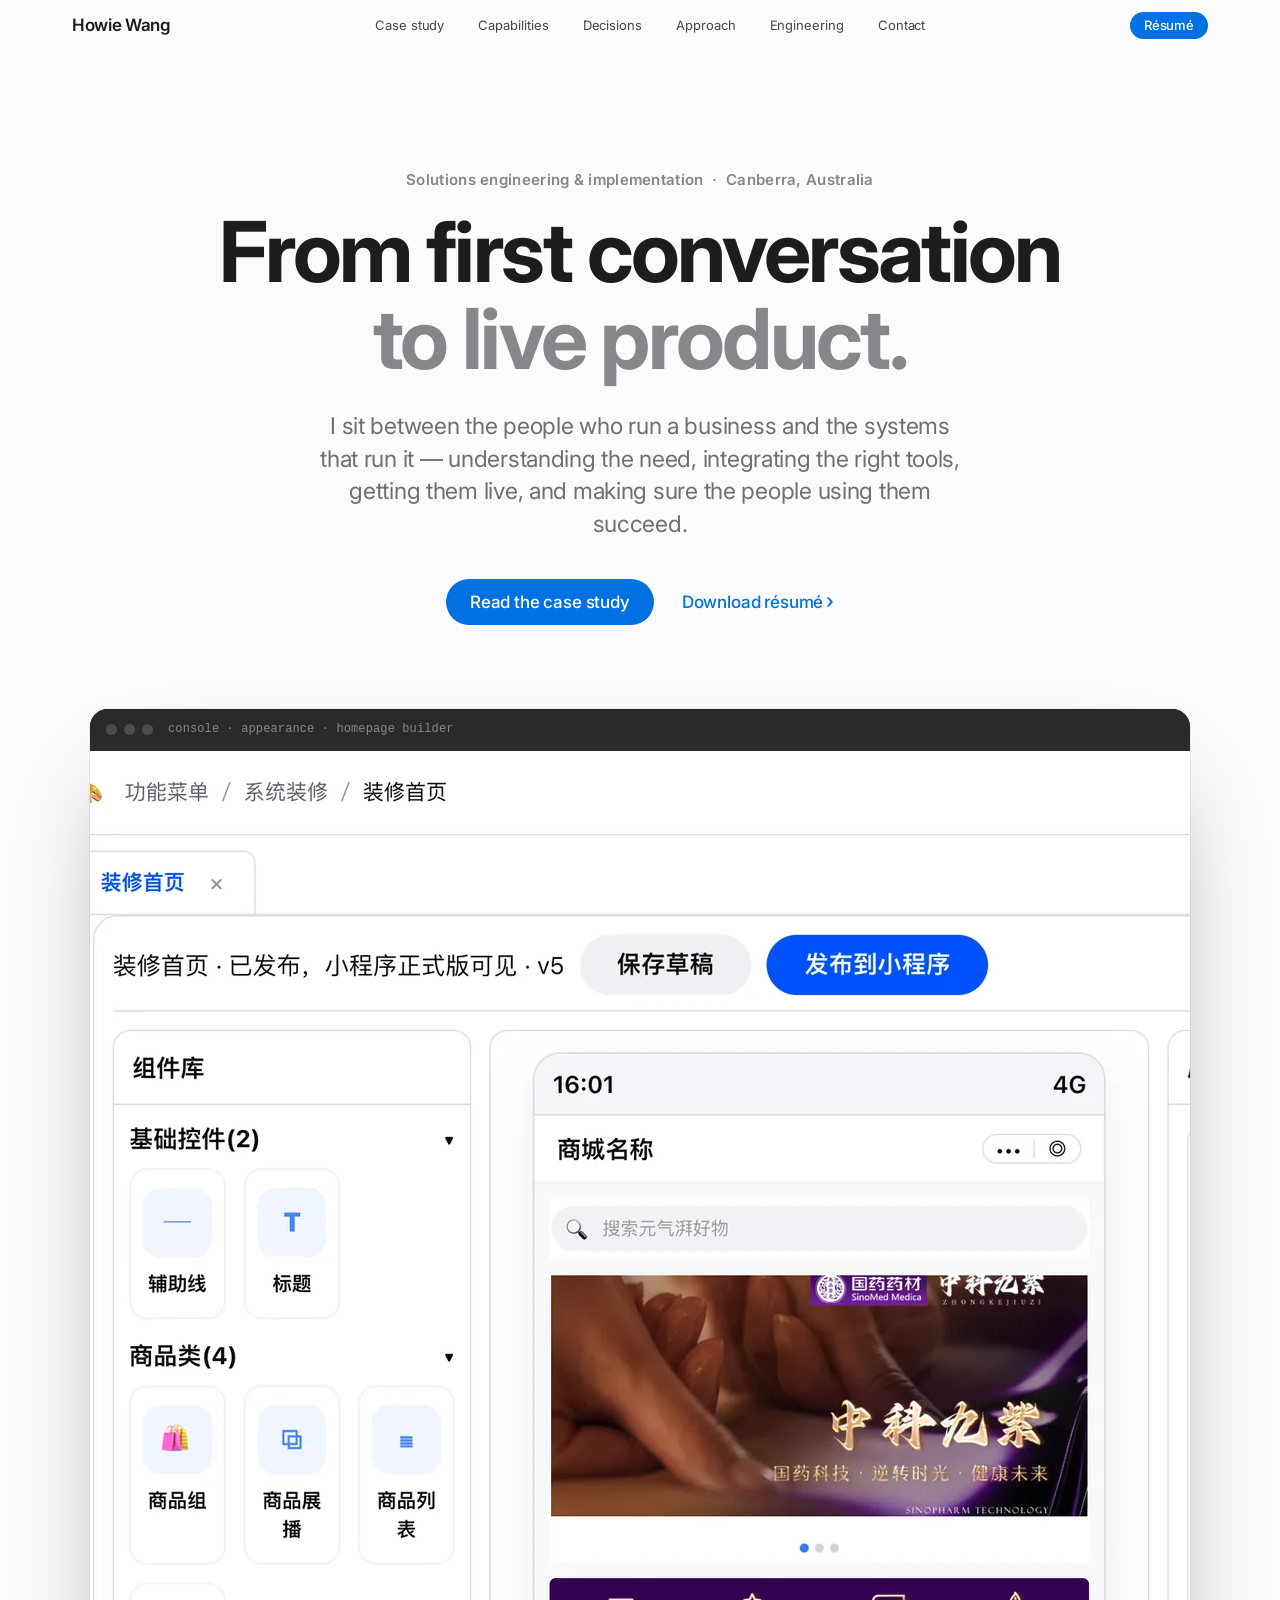
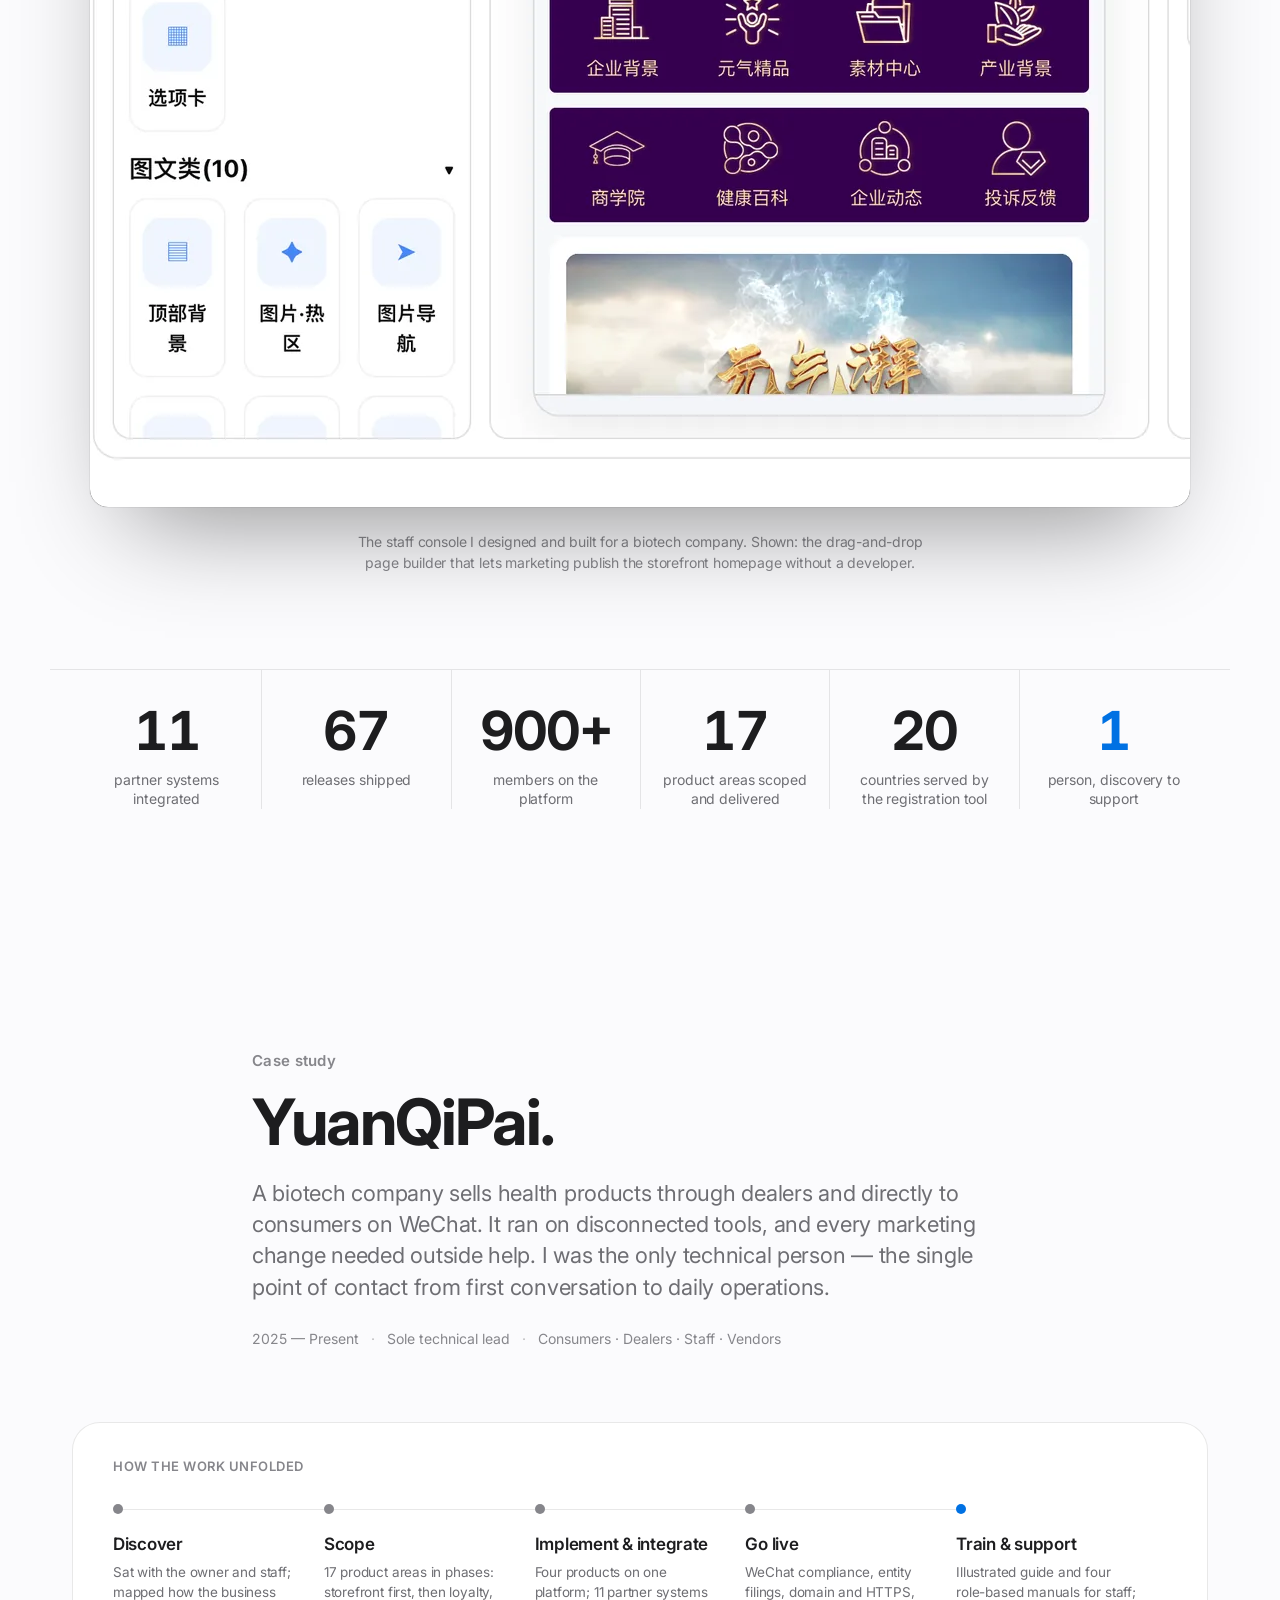
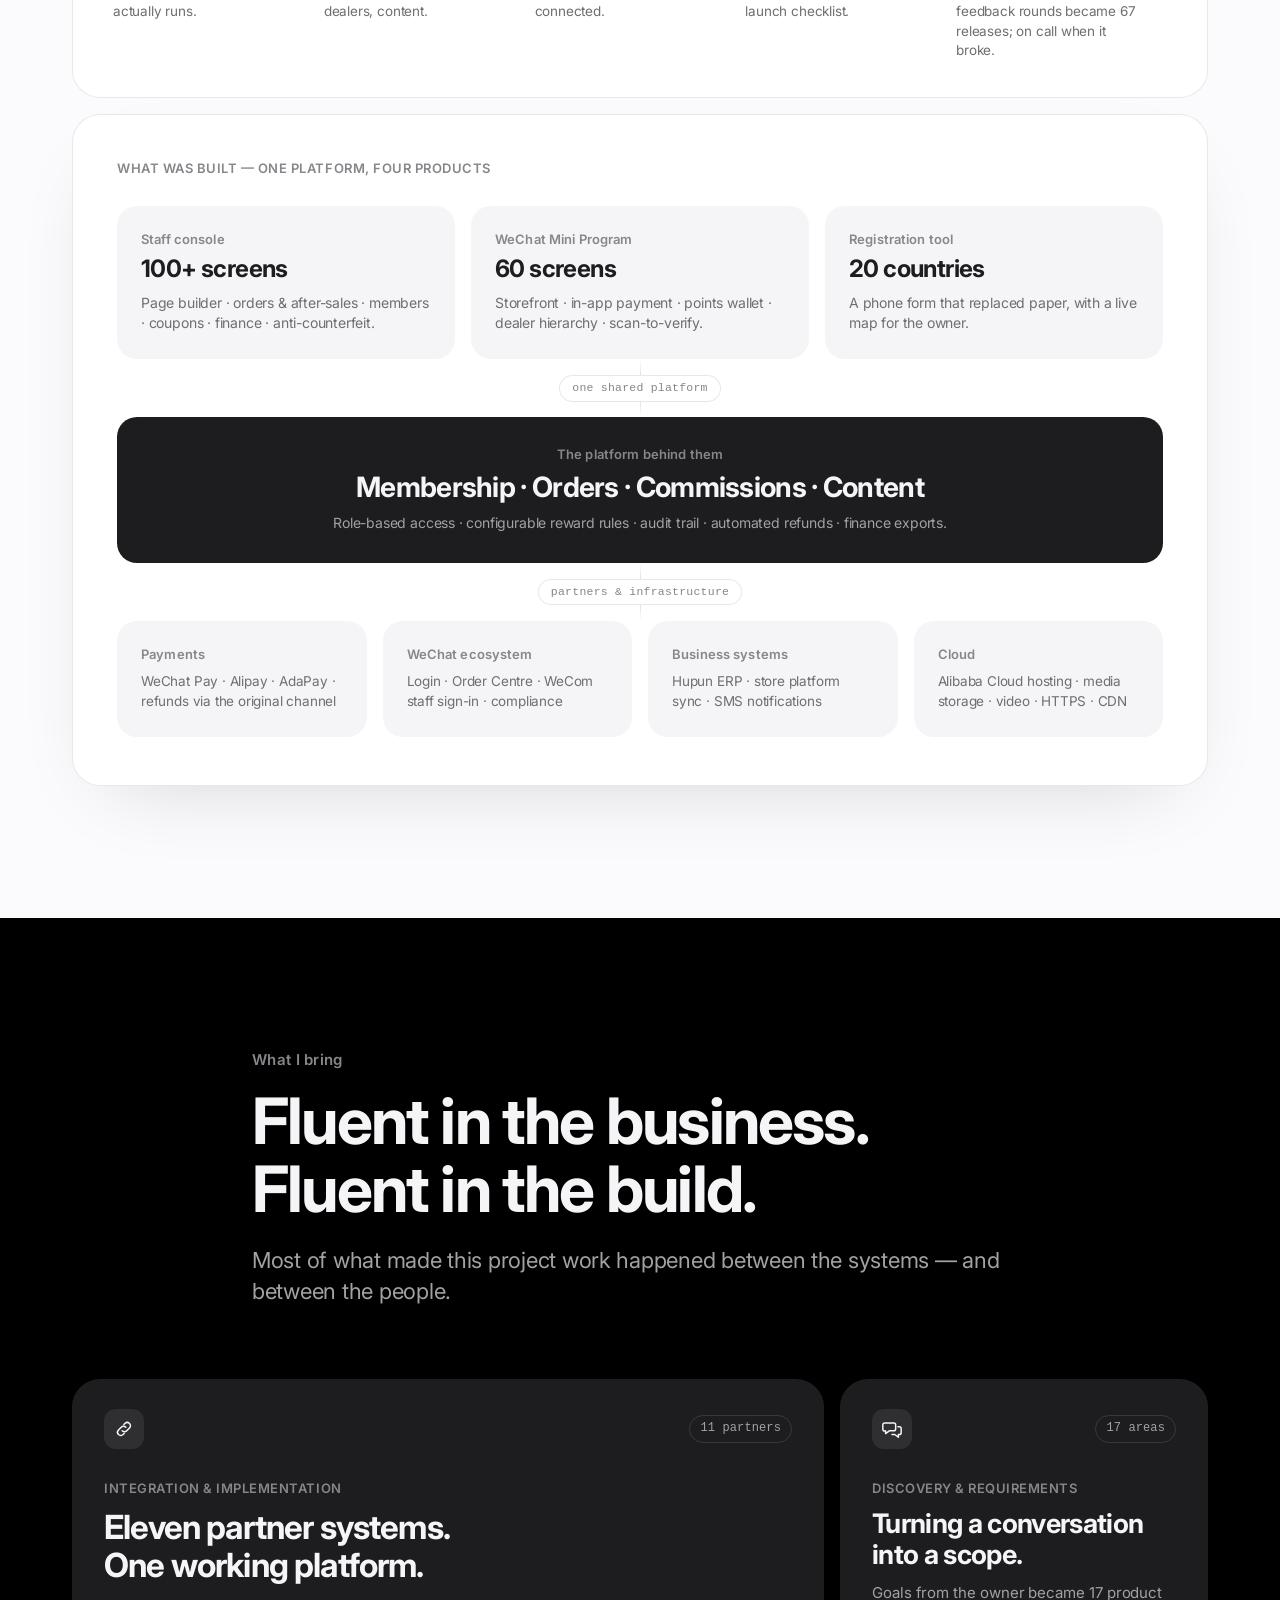
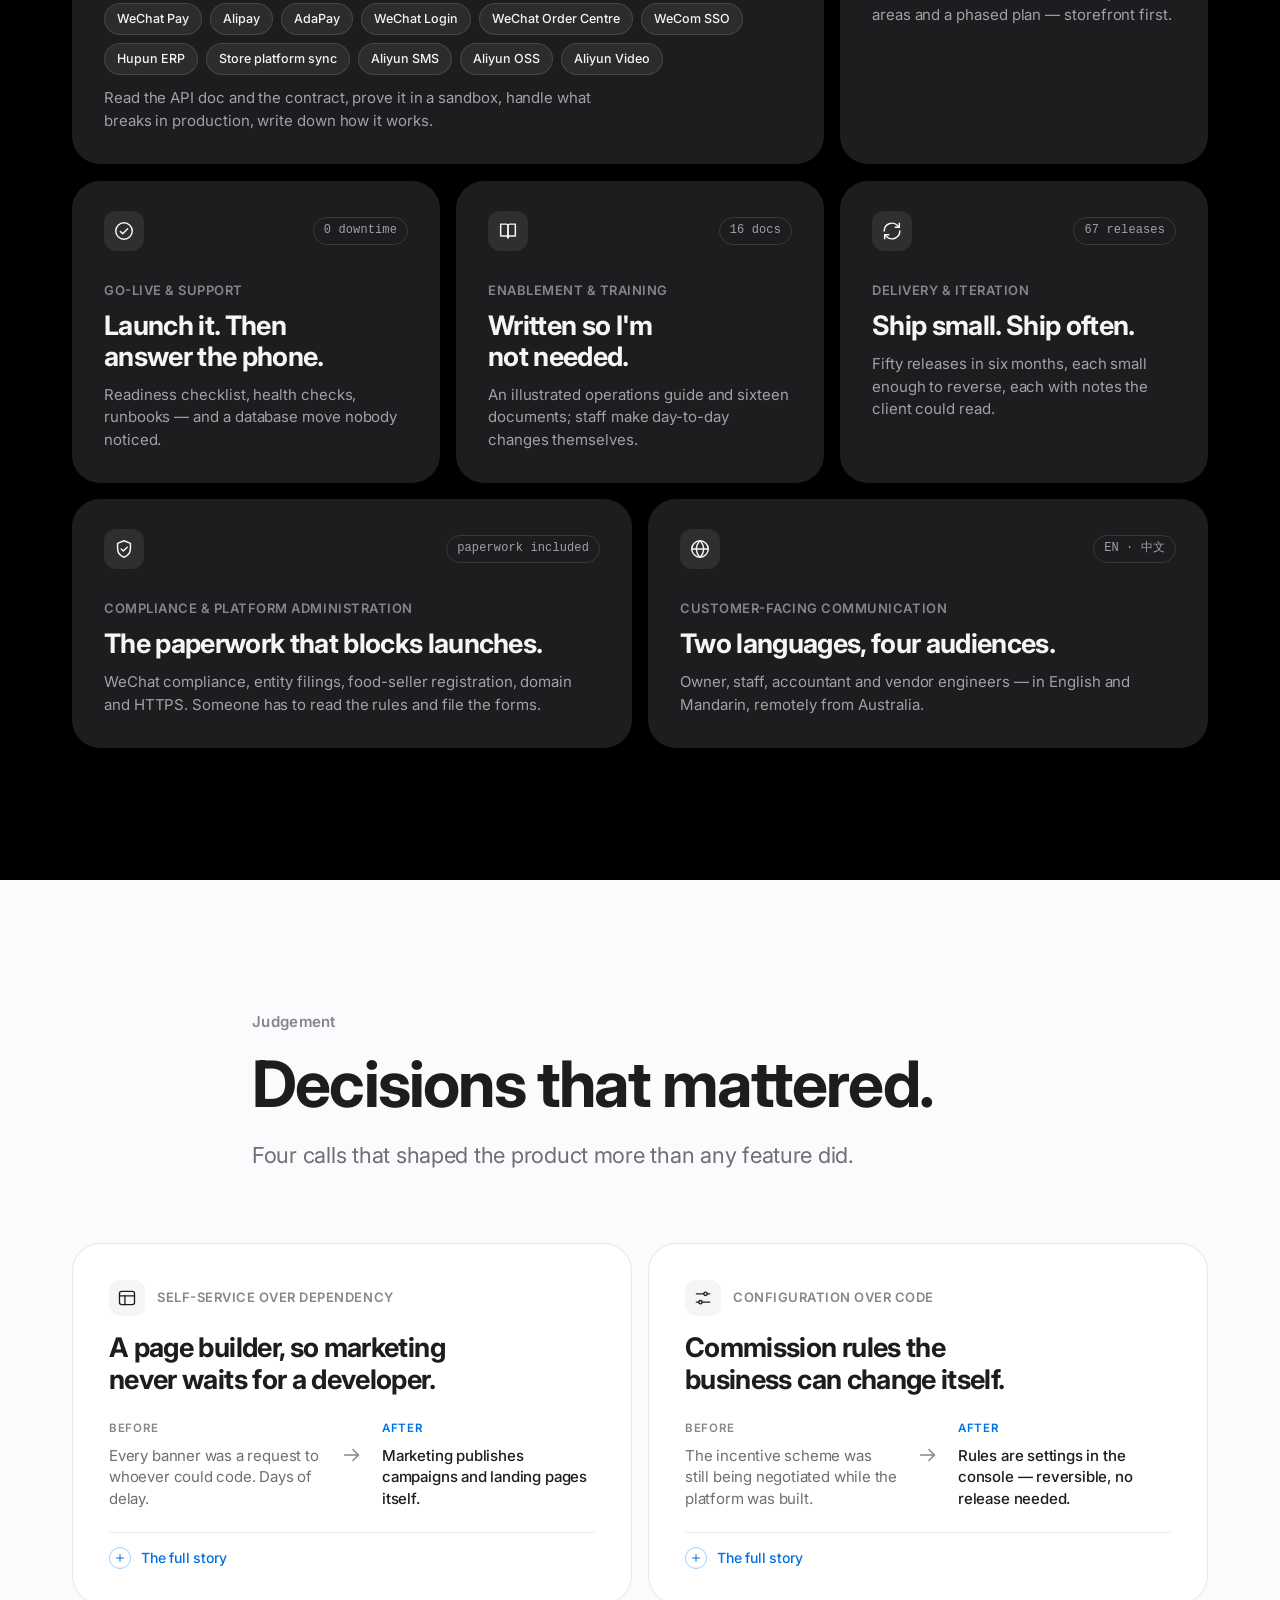
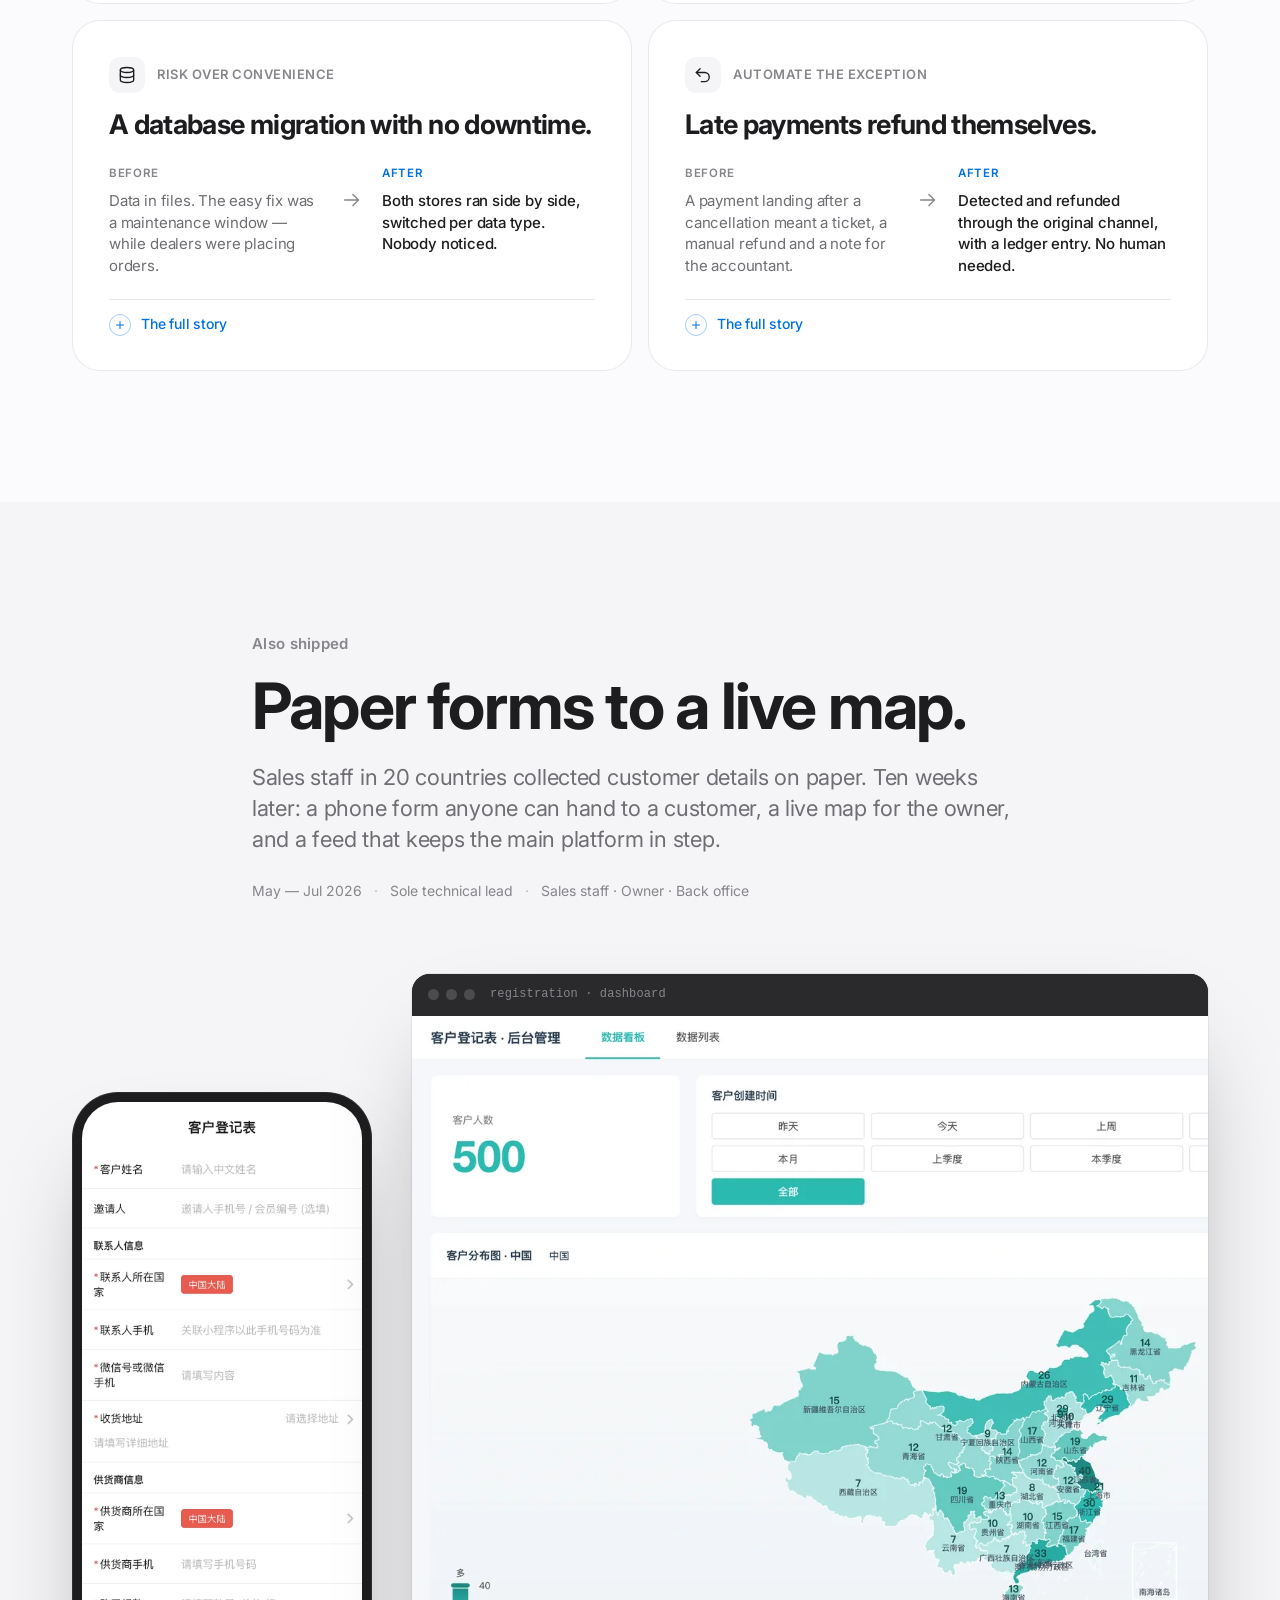
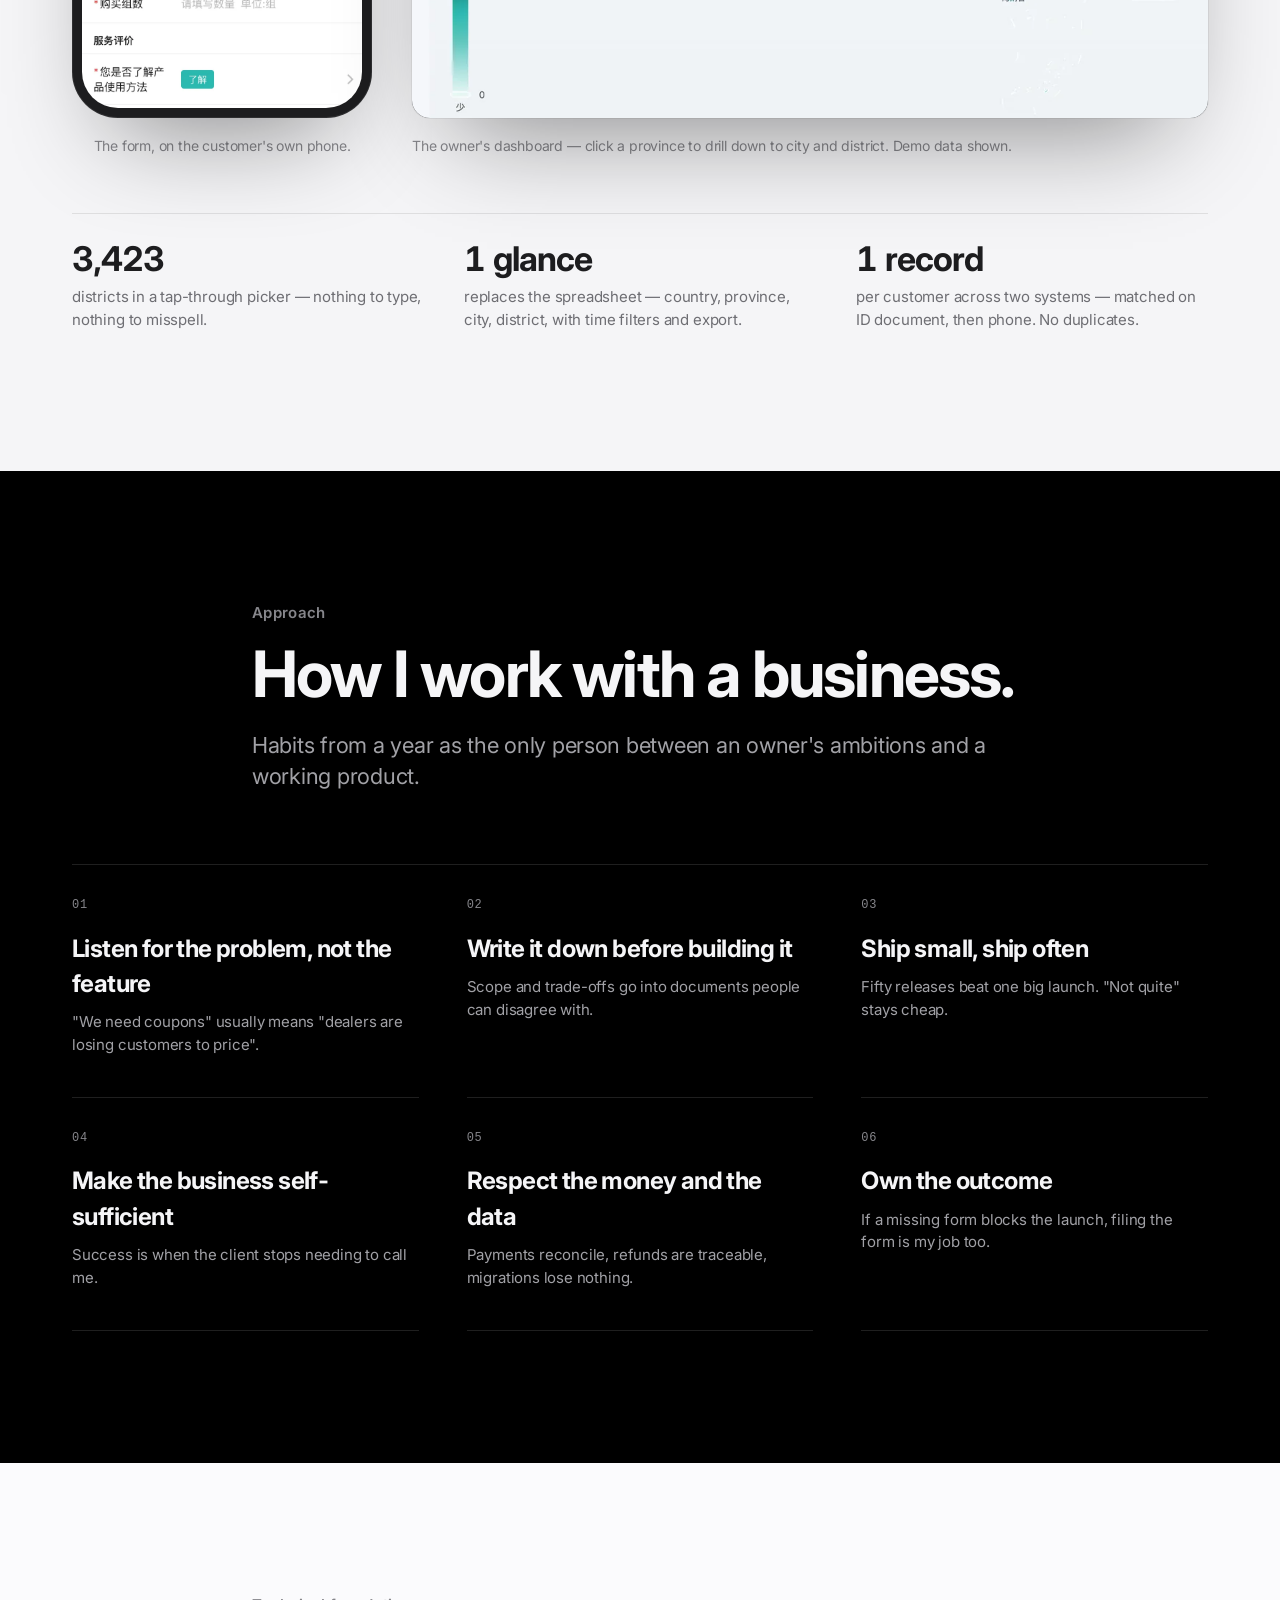
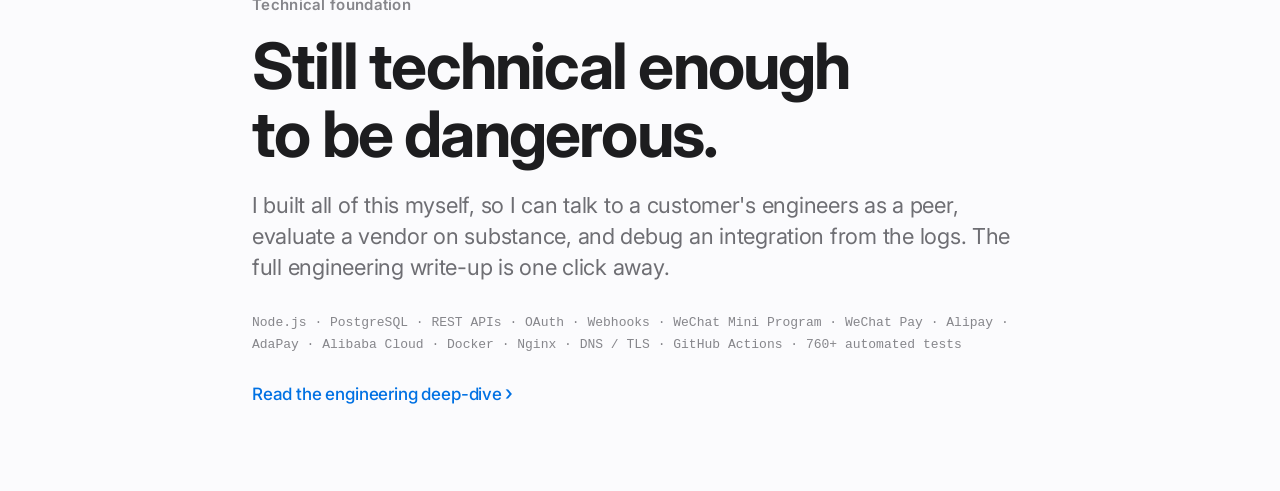
==== commit b3ddcc49: "Update figures and résumés to October 2026 67 releases, 900+ members, 100+ console screens, 60 Mini " ====
--- a/index.html
+++ b/index.html
@@ -4,13 +4,13 @@
   <meta charset="utf-8">
   <meta name="viewport" content="width=device-width, initial-scale=1, viewport-fit=cover">
   <title>Howie Wang — Solutions engineering &amp; implementation</title>
-  <meta name="description" content="Howie Wang connects what a business needs with the systems that deliver it — discovery, integration, go-live, training and support. Eleven partner systems integrated, 50 releases, 800+ members, one person. Canberra, Australia.">
+  <meta name="description" content="Howie Wang connects what a business needs with the systems that deliver it — discovery, integration, go-live, training and support. Eleven partner systems integrated, 67 releases, 900+ members, one person. Canberra, Australia.">
   <meta name="author" content="Howie Wang">
   <meta name="theme-color" content="#fbfbfd">
 
   <meta property="og:type" content="website">
   <meta property="og:title" content="Howie Wang — From first conversation to live product">
-  <meta property="og:description" content="Solutions engineering & implementation. A commerce platform for a biotech company: 11 partner integrations, 50 releases, 800+ members — discovery to support, one person.">
+  <meta property="og:description" content="Solutions engineering & implementation. A commerce platform for a biotech company: 11 partner integrations, 67 releases, 900+ members — discovery to support, one person.">
   <meta property="og:image" content="https://how1ewang.github.io/img/console-builder.jpg">
   <meta name="twitter:card" content="summary_large_image">
 
@@ -120,11 +120,11 @@
           <div class="stat-label">partner systems integrated</div>
         </div>
         <div class="stat">
-          <div class="stat-value"><span data-count="50">50</span></div>
-          <div class="stat-label">releases shipped in six months</div>
+          <div class="stat-value"><span data-count="67">67</span></div>
+          <div class="stat-label">releases shipped</div>
         </div>
         <div class="stat">
-          <div class="stat-value"><span data-count="800">800</span>+</div>
+          <div class="stat-value"><span data-count="900">900</span>+</div>
           <div class="stat-label">members on the platform</div>
         </div>
         <div class="stat">
@@ -167,7 +167,7 @@
             <li><span class="pipeline-step">Scope</span><span class="pipeline-desc">17 product areas in phases: storefront first, then loyalty, dealers, content.</span></li>
             <li><span class="pipeline-step">Implement &amp; integrate</span><span class="pipeline-desc">Four products on one platform; 11 partner systems connected.</span></li>
             <li><span class="pipeline-step">Go live</span><span class="pipeline-desc">WeChat compliance, entity filings, domain and HTTPS, launch checklist.</span></li>
-            <li><span class="pipeline-step">Train &amp; support</span><span class="pipeline-desc">Illustrated guide for staff; feedback rounds became 50 releases; on call when it broke.</span></li>
+            <li><span class="pipeline-step">Train &amp; support</span><span class="pipeline-desc">Illustrated guide and four role-based manuals for staff; feedback rounds became 67 releases; on call when it broke.</span></li>
           </ol>
         </section>
 
@@ -177,12 +177,12 @@
           <div class="arch-row arch-row-3">
             <div class="arch-node">
               <div class="arch-node-kicker">Staff console</div>
-              <div class="arch-node-title">42 screens</div>
+              <div class="arch-node-title">100+ screens</div>
               <div class="arch-node-desc">Page builder · orders &amp; after-sales · members · coupons · finance · anti-counterfeit.</div>
             </div>
             <div class="arch-node">
               <div class="arch-node-kicker">WeChat Mini Program</div>
-              <div class="arch-node-title">58 screens</div>
+              <div class="arch-node-title">60 screens</div>
               <div class="arch-node-desc">Storefront · in-app payment · points wallet · dealer hierarchy · scan-to-verify.</div>
             </div>
             <div class="arch-node">
@@ -285,7 +285,7 @@
           <article class="tile tile-2 reveal" data-delay="2">
             <div class="tile-top">
               <span class="tile-icon"><svg><use href="#i-loop"/></svg></span>
-              <span class="tile-metric">50 releases</span>
+              <span class="tile-metric">67 releases</span>
             </div>
             <span class="tile-kicker">Delivery &amp; iteration</span>
             <h3>Ship small. Ship often.</h3>
@@ -529,7 +529,7 @@
           substance, and debug an integration from the logs. The full engineering write-up is one click away.
         </p>
         <p class="stack-line reveal" data-delay="3">
-          Node.js · PostgreSQL · REST APIs · OAuth · Webhooks · WeChat Mini Program · WeChat Pay · Alipay · AdaPay · Alibaba Cloud · Docker · Nginx · DNS / TLS · GitHub Actions · 300+ automated tests
+          Node.js · PostgreSQL · REST APIs · OAuth · Webhooks · WeChat Mini Program · WeChat Pay · Alipay · AdaPay · Alibaba Cloud · Docker · Nginx · DNS / TLS · GitHub Actions · 760+ automated tests
         </p>
         <div class="hero-cta reveal" data-delay="3">
           <a class="link-arrow" href="engineering/">Read the engineering deep-dive</a>
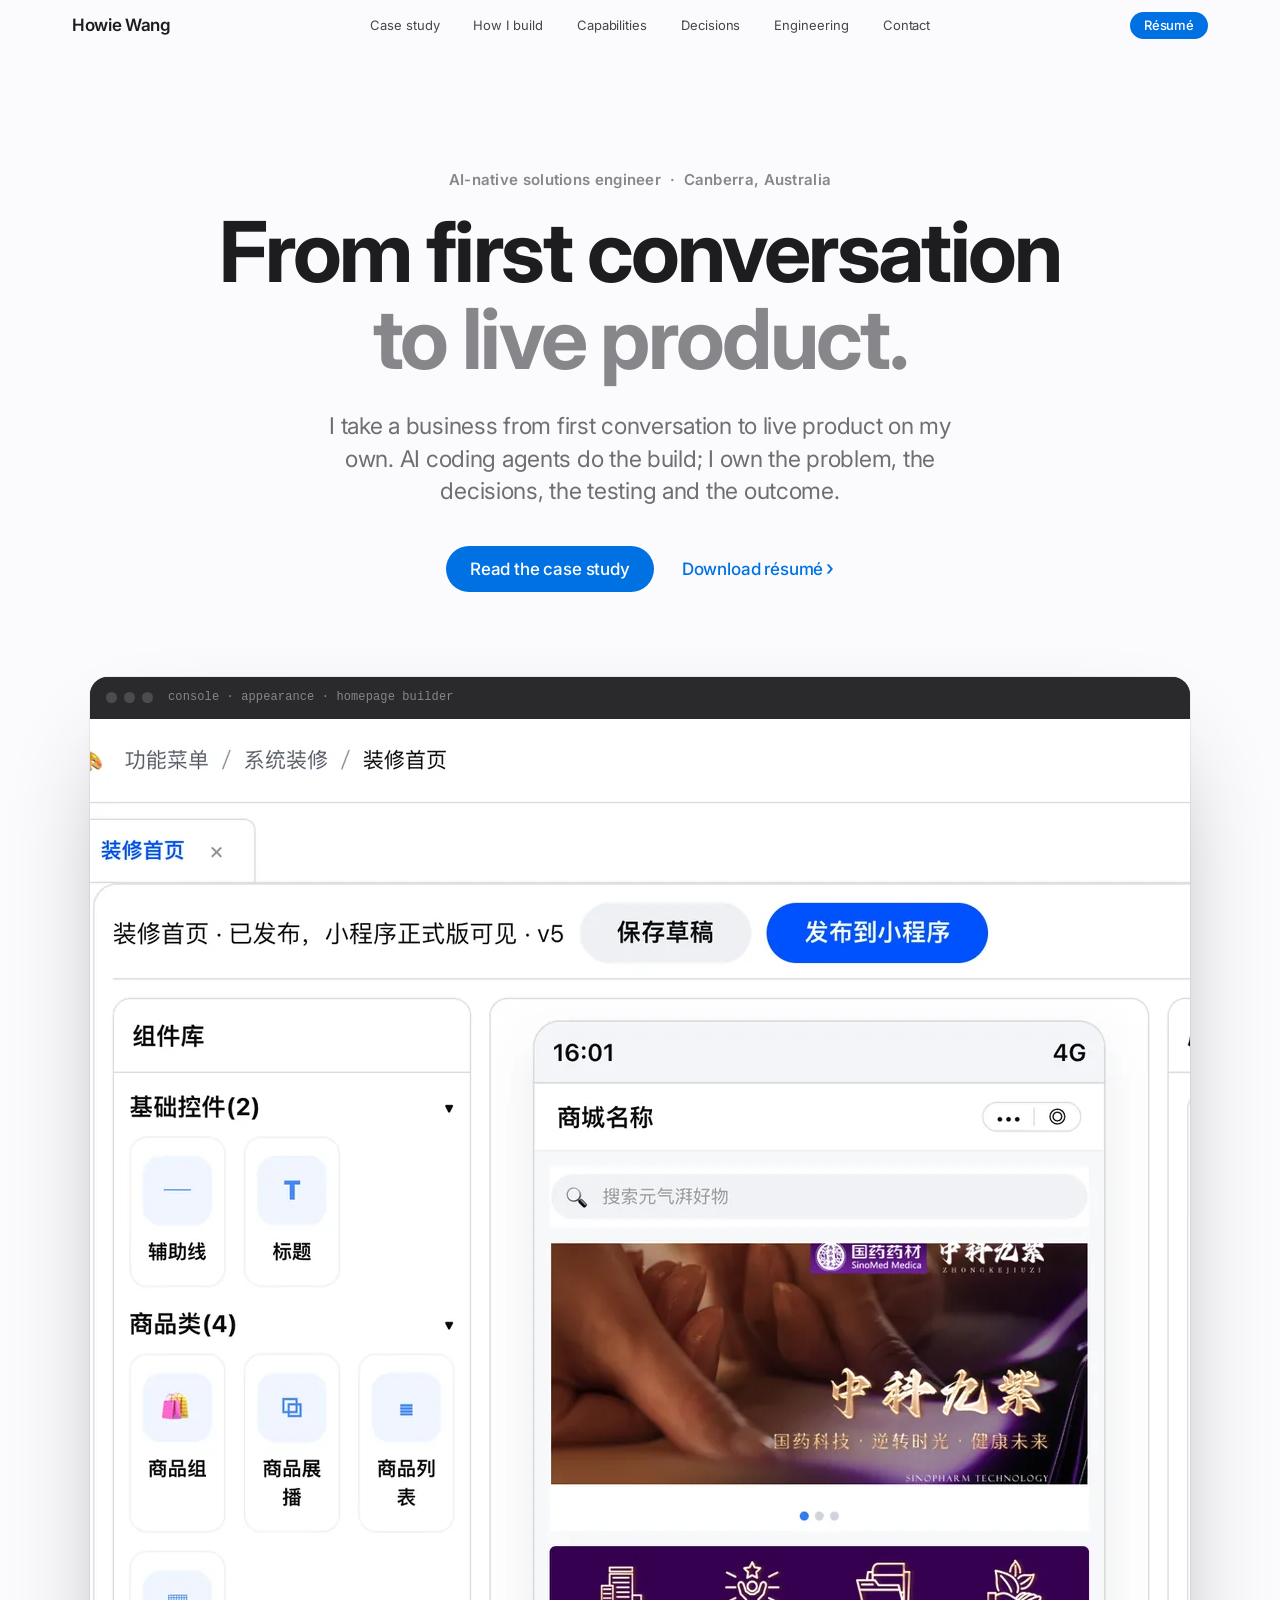
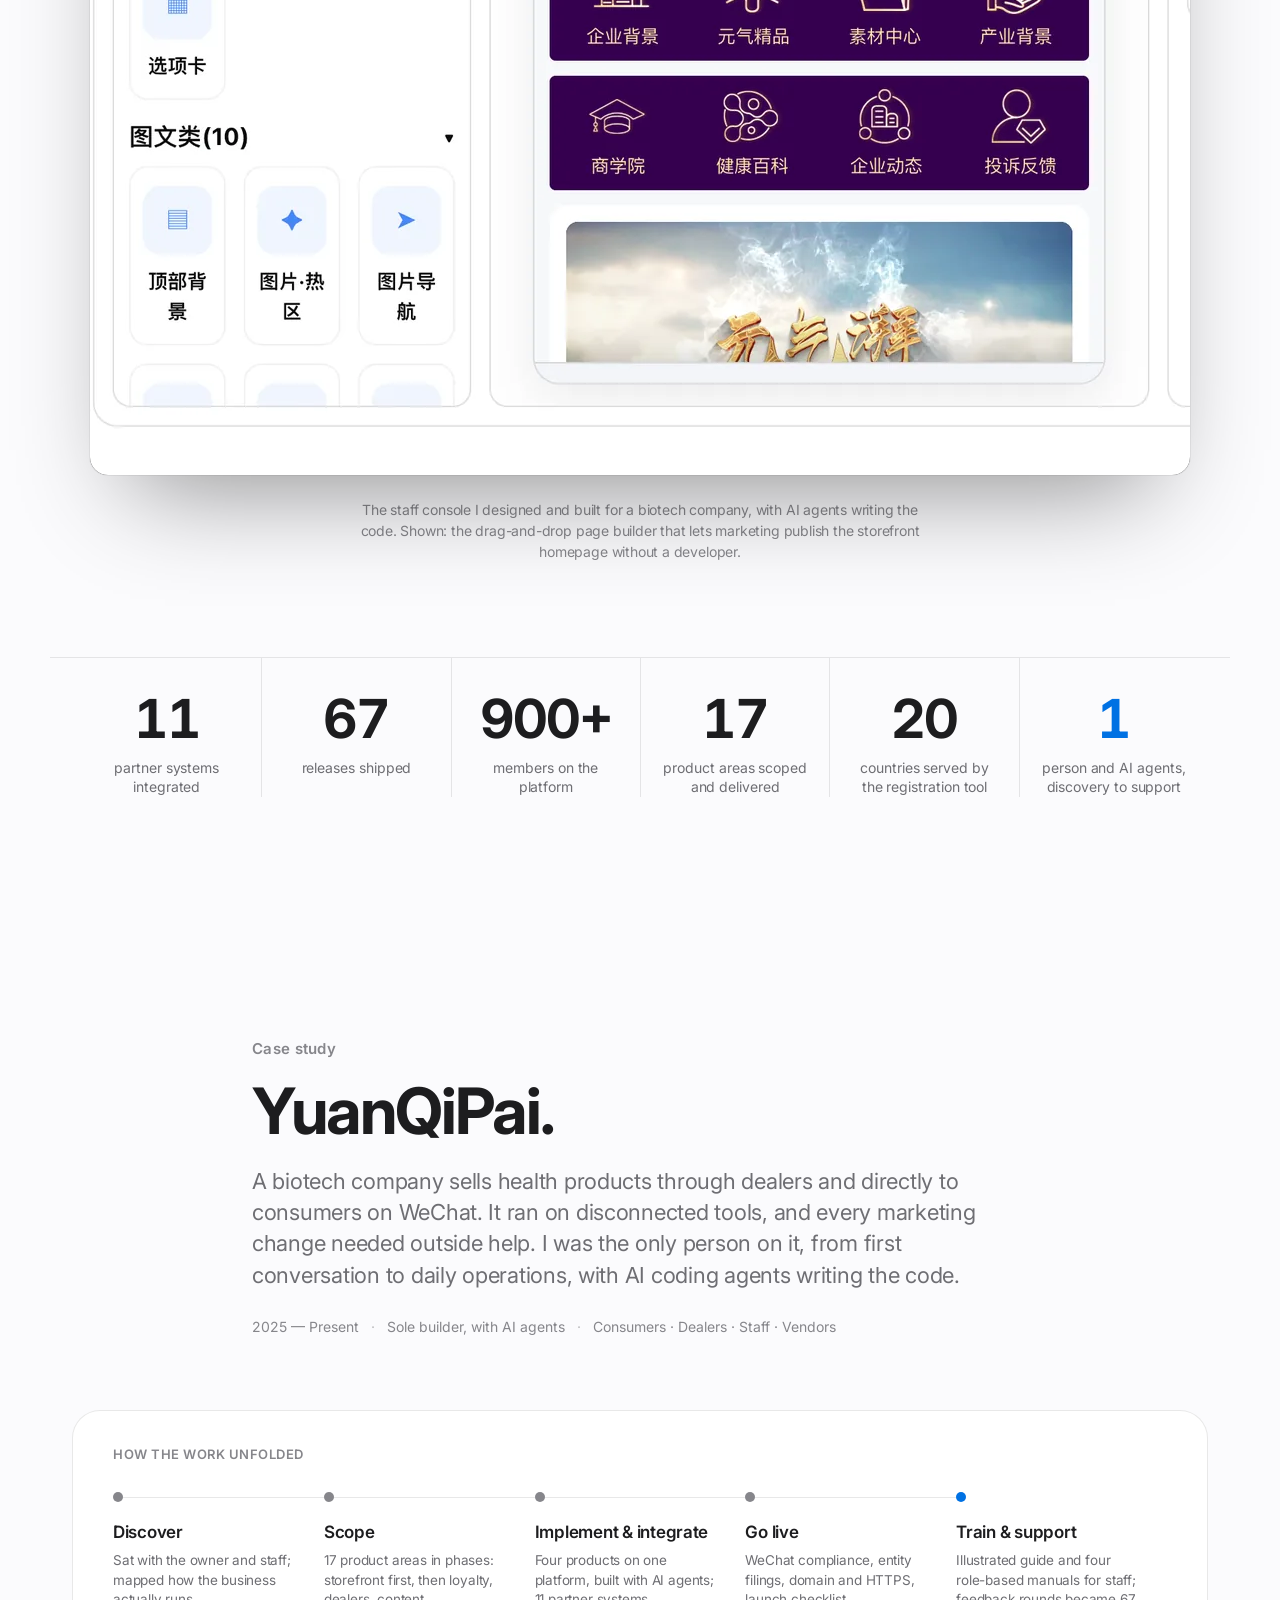
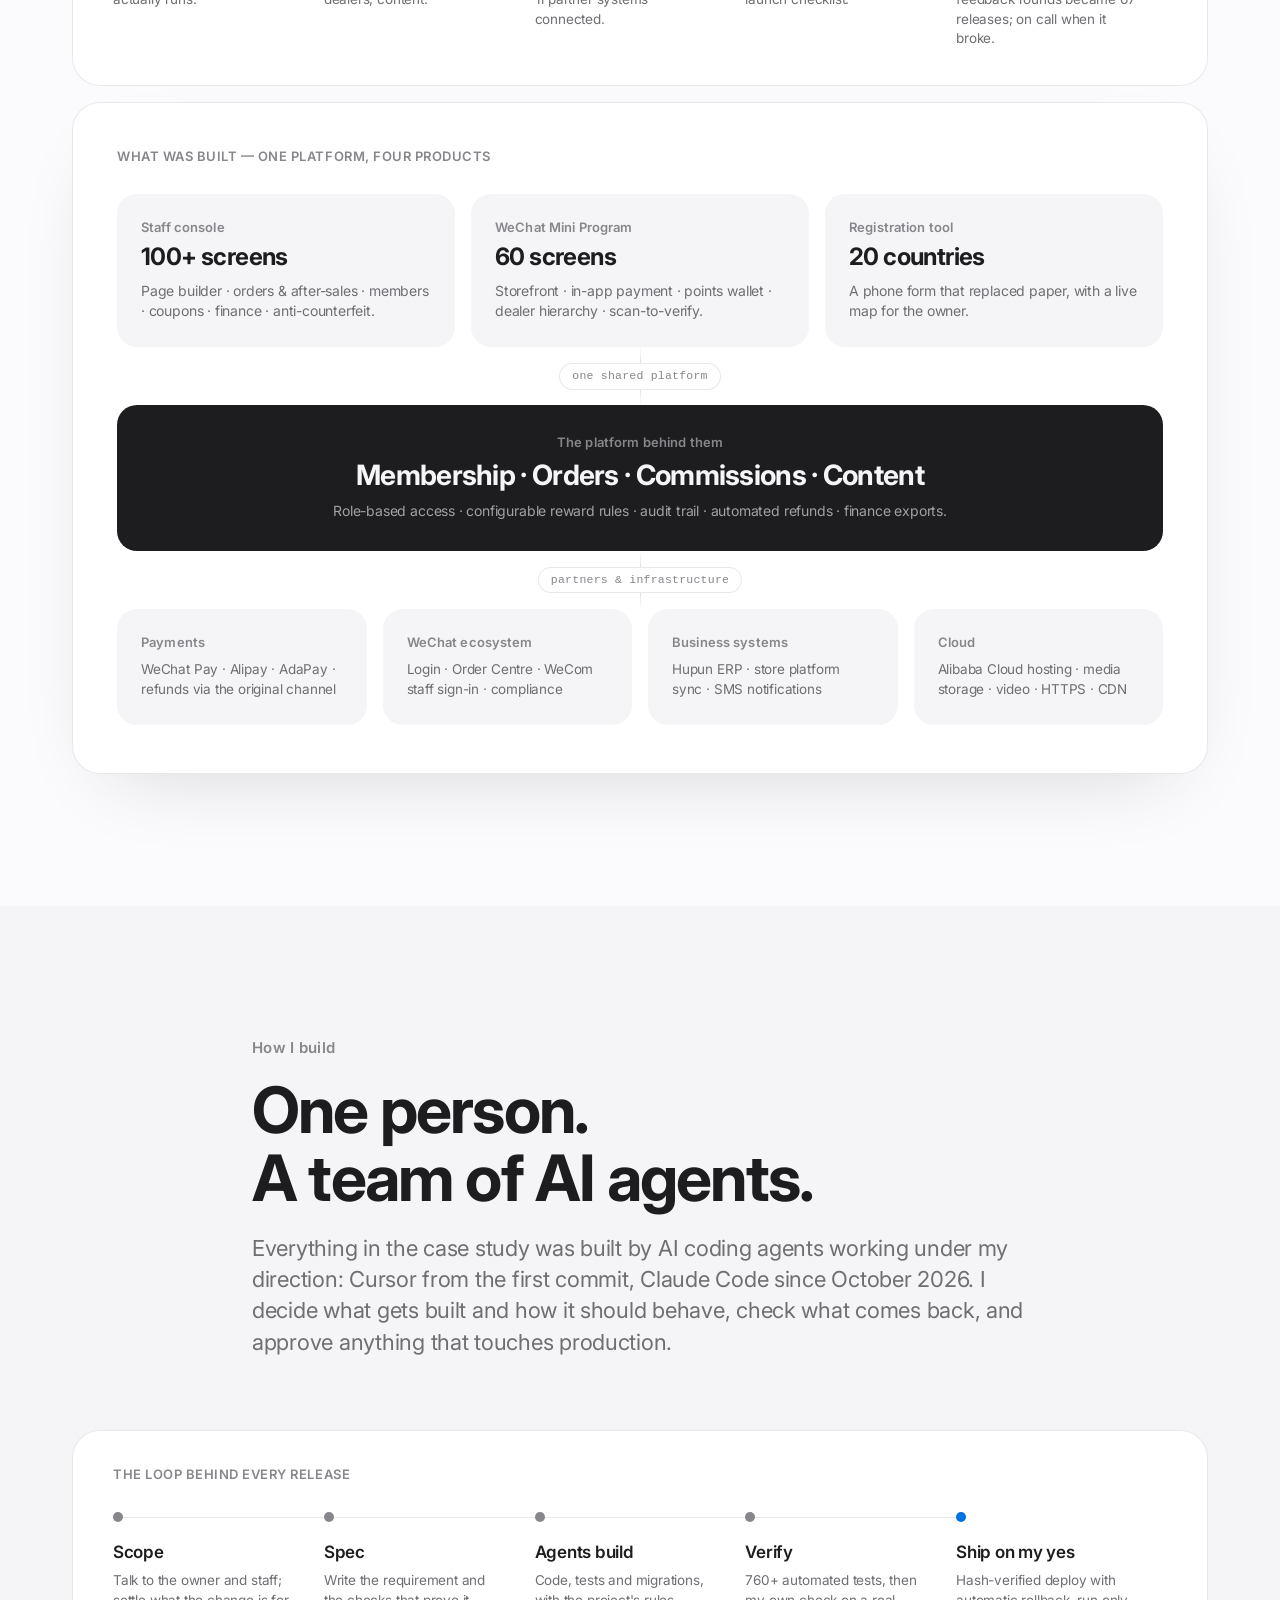
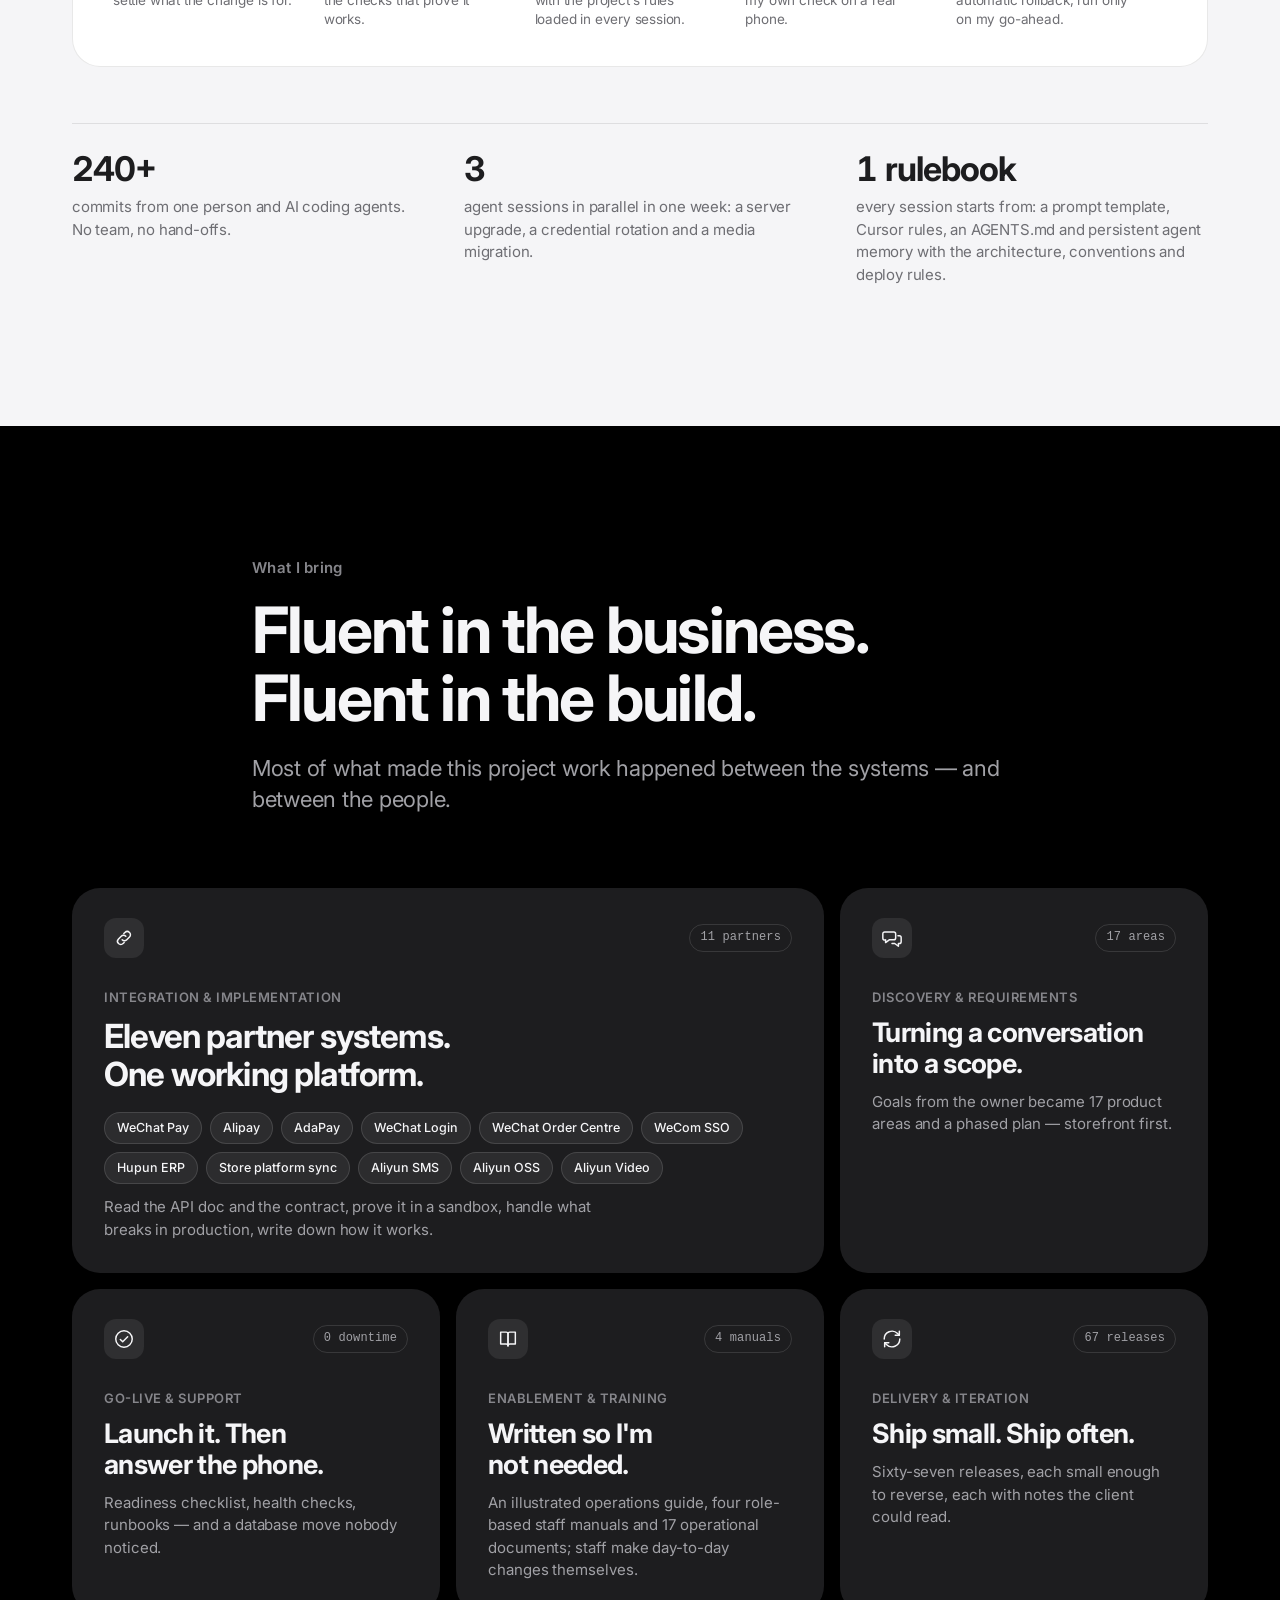
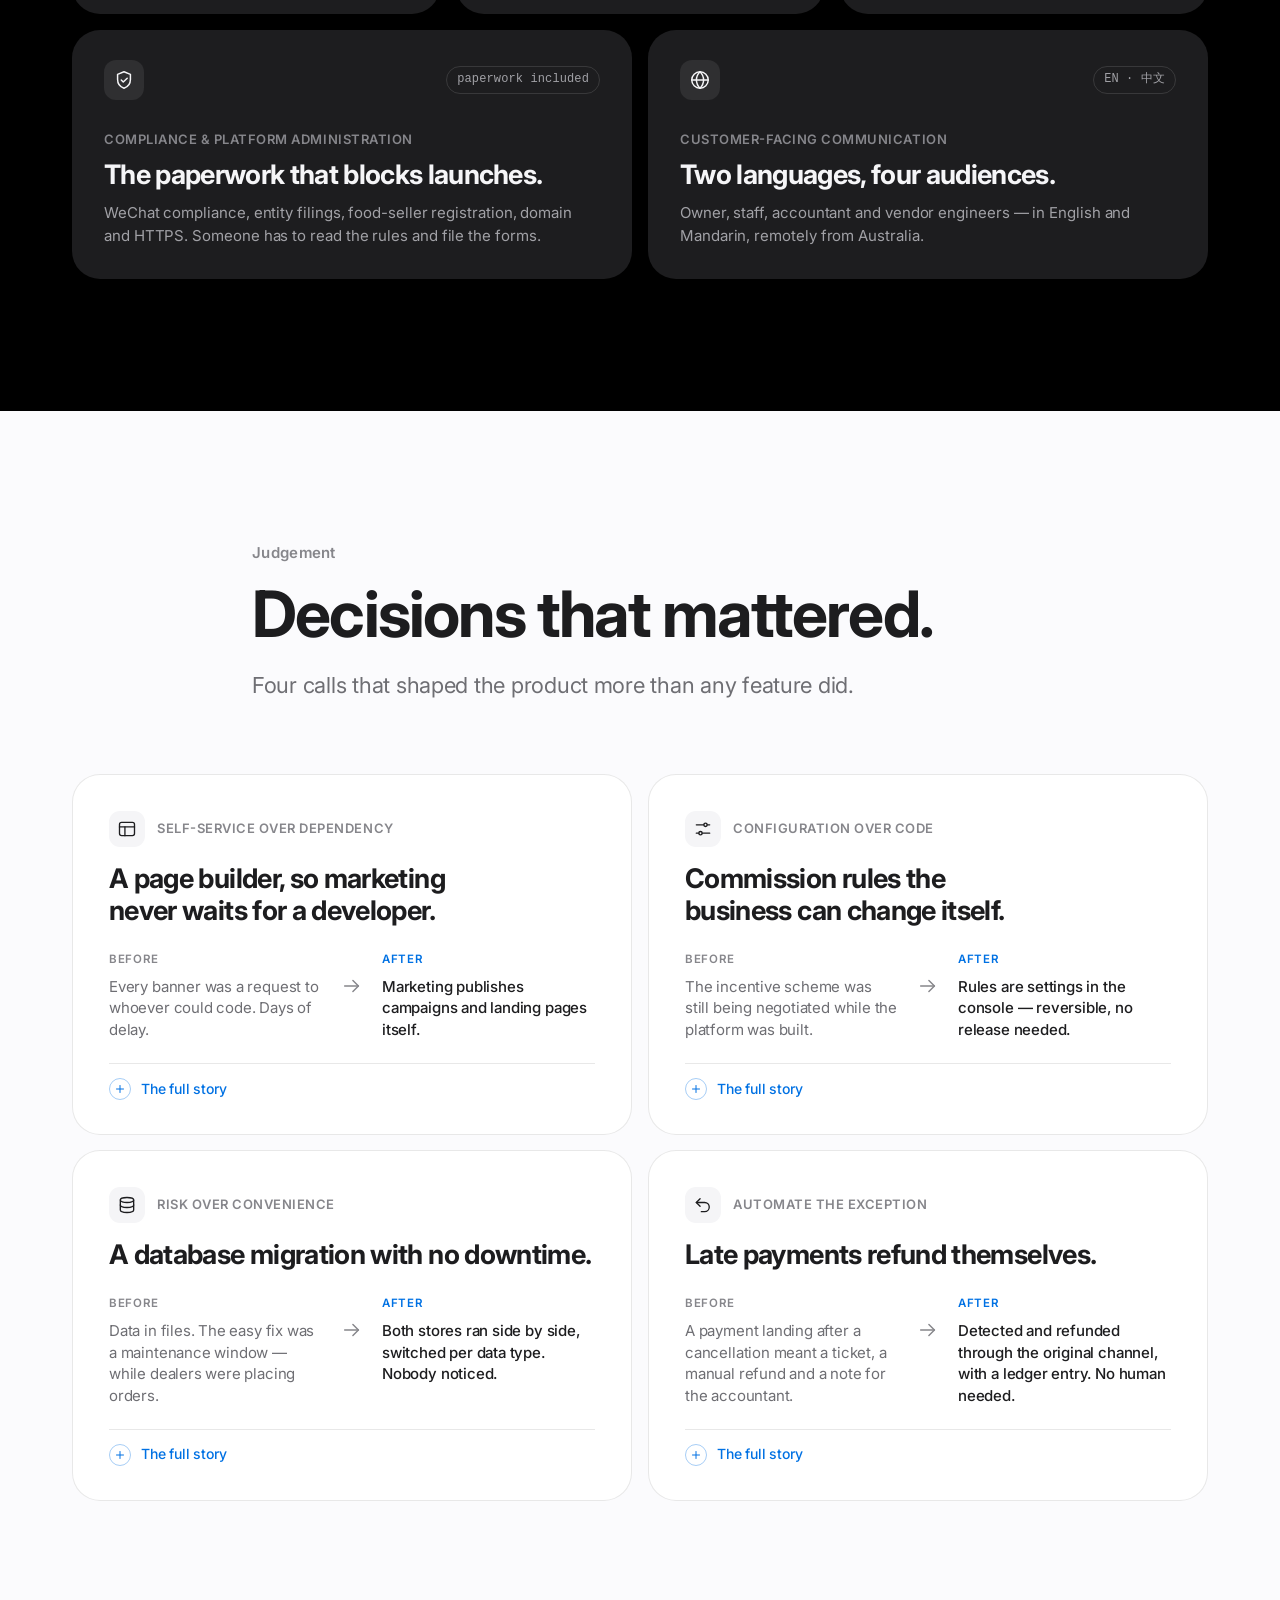
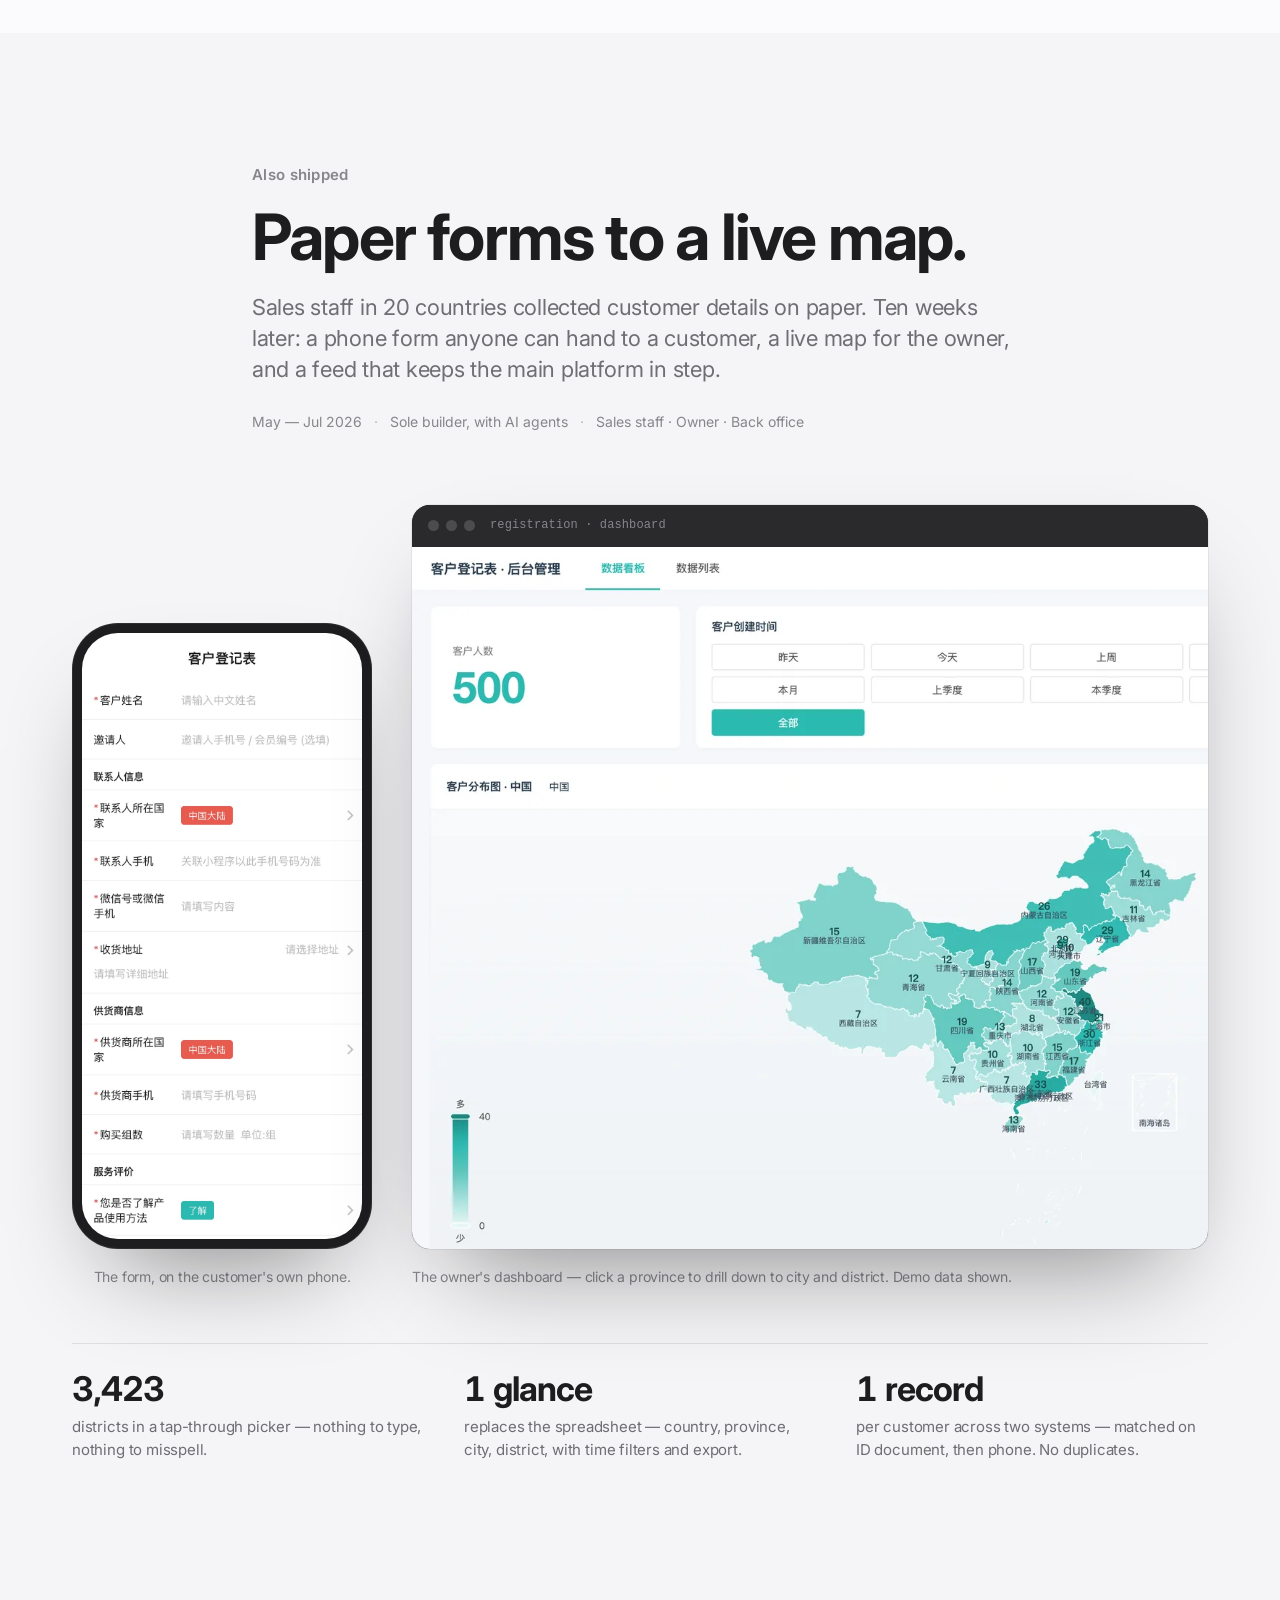
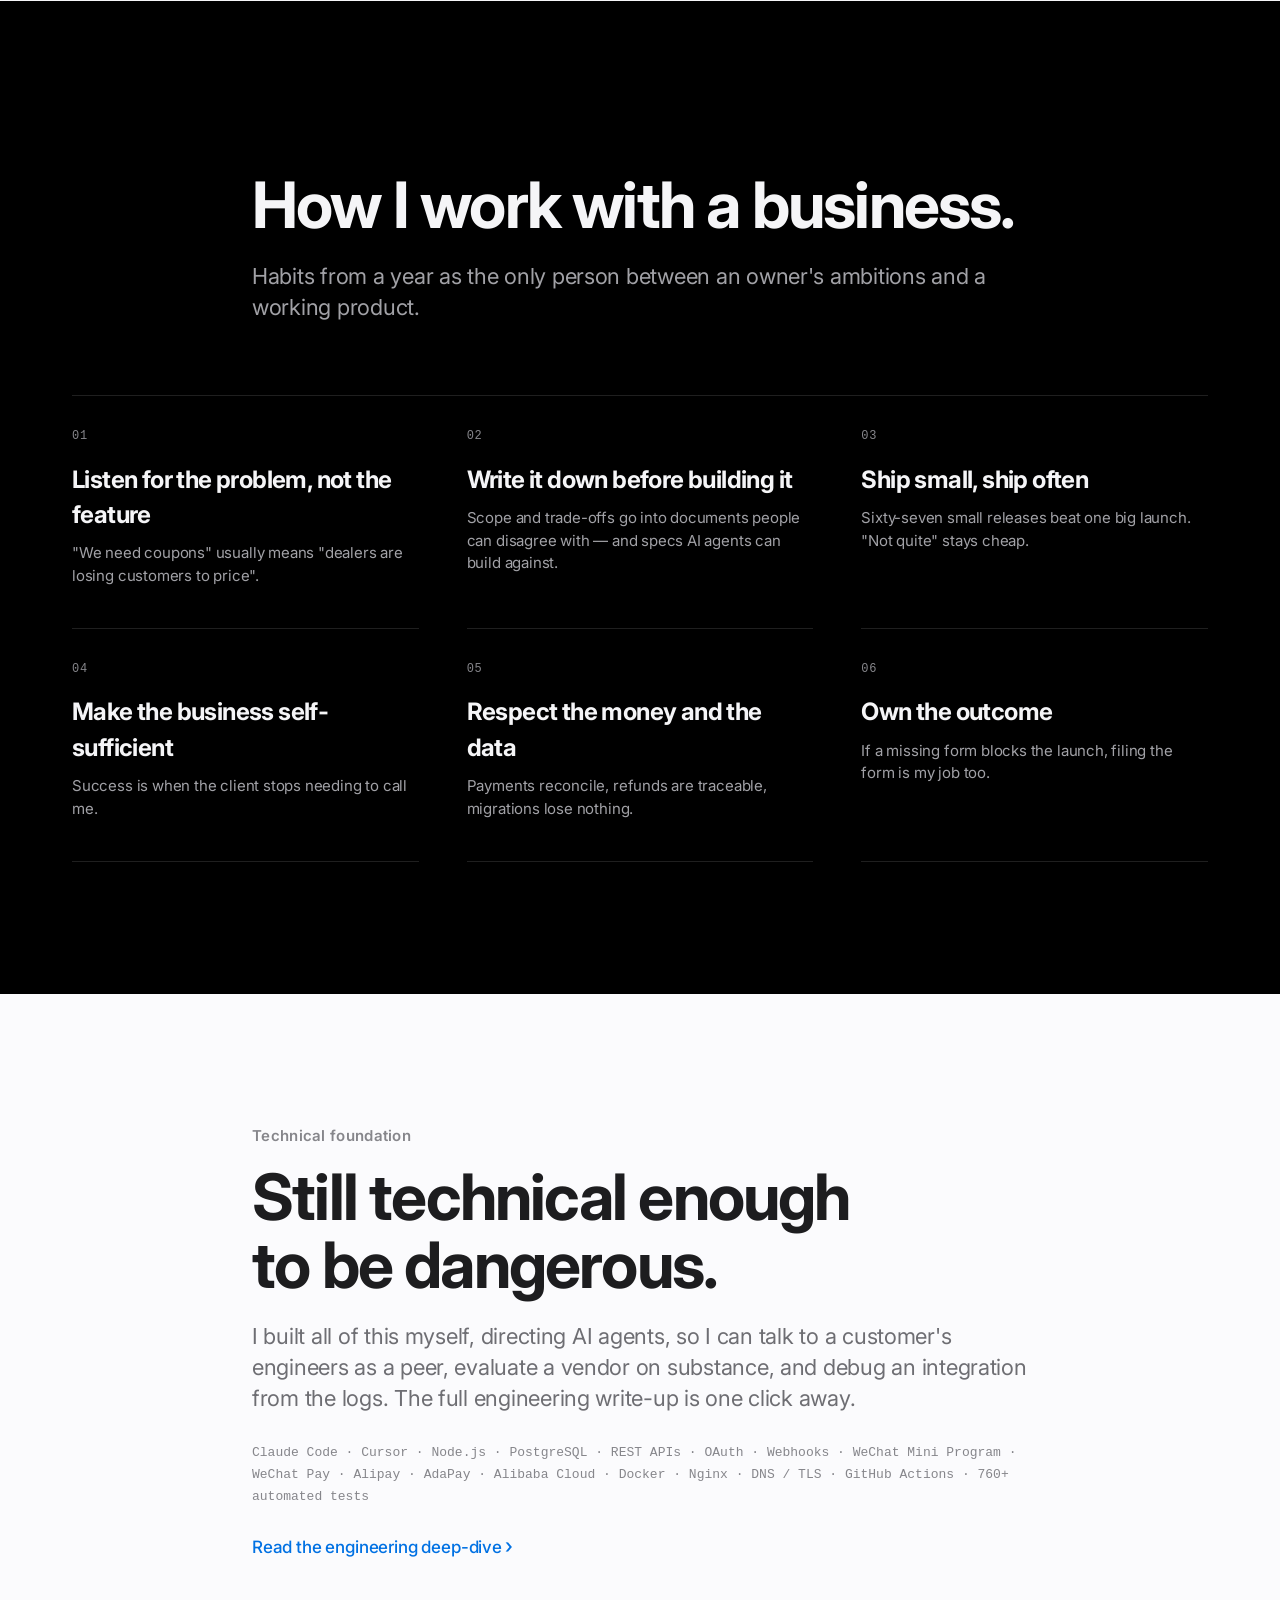
==== commit d8ea21f9: "Reframe the site as AI-native: built solo, with AI agents - Titles: "AI-native solutions engineer" (" ====
--- a/index.html
+++ b/index.html
@@ -3,14 +3,14 @@
 <head>
   <meta charset="utf-8">
   <meta name="viewport" content="width=device-width, initial-scale=1, viewport-fit=cover">
-  <title>Howie Wang — Solutions engineering &amp; implementation</title>
-  <meta name="description" content="Howie Wang connects what a business needs with the systems that deliver it — discovery, integration, go-live, training and support. Eleven partner systems integrated, 67 releases, 900+ members, one person. Canberra, Australia.">
+  <title>Howie Wang — AI-native solutions engineer</title>
+  <meta name="description" content="Howie Wang takes a business from first conversation to live product alone, directing AI coding agents to do the build — discovery, integration, go-live, training and support. Eleven partner systems integrated, 67 releases, 900+ members, one person. Canberra, Australia.">
   <meta name="author" content="Howie Wang">
   <meta name="theme-color" content="#fbfbfd">
 
   <meta property="og:type" content="website">
-  <meta property="og:title" content="Howie Wang — From first conversation to live product">
-  <meta property="og:description" content="Solutions engineering & implementation. A commerce platform for a biotech company: 11 partner integrations, 67 releases, 900+ members — discovery to support, one person.">
+  <meta property="og:title" content="Howie Wang — One person and AI agents, from first conversation to live product">
+  <meta property="og:description" content="AI-native solutions engineer. A commerce platform for a biotech company, built and run by one person directing AI coding agents: 11 partner integrations, 67 releases, 900+ members.">
   <meta property="og:image" content="https://how1ewang.github.io/img/console-builder.jpg">
   <meta name="twitter:card" content="summary_large_image">
 
@@ -51,9 +51,9 @@
 
       <nav class="nav-links" aria-label="Primary">
         <a href="#work">Case study</a>
+        <a href="#ai">How I build</a>
         <a href="#capabilities">Capabilities</a>
         <a href="#decisions">Decisions</a>
-        <a href="#approach">Approach</a>
         <a href="engineering/">Engineering</a>
         <a href="#contact">Contact</a>
       </nav>
@@ -69,6 +69,7 @@
 
   <nav class="nav-mobile" id="mobileMenu" aria-label="Mobile">
     <a href="#work">Case study</a>
+    <a href="#ai">How I build</a>
     <a href="#capabilities">Capabilities</a>
     <a href="#decisions">Decisions</a>
     <a href="#approach">Approach</a>
@@ -82,14 +83,14 @@
     <!-- ============================== HERO ============================== -->
     <section class="hero">
       <div class="container-narrow">
-        <p class="eyebrow reveal">Solutions engineering &amp; implementation &nbsp;·&nbsp; Canberra, Australia</p>
+        <p class="eyebrow reveal">AI-native solutions engineer &nbsp;·&nbsp; Canberra, Australia</p>
         <h1 class="hero-title hero-title--long reveal" data-delay="1">
           From first conversation<br>
           <span class="muted">to live product.</span>
         </h1>
         <p class="hero-lead reveal" data-delay="2">
-          I sit between the people who run a business and the systems that run it — understanding the need,
-          integrating the right tools, getting them live, and making sure the people using them succeed.
+          I take a business from first conversation to live product on my own. AI coding agents do the
+          build; I own the problem, the decisions, the testing and the outcome.
         </p>
         <div class="hero-cta reveal" data-delay="3">
           <a class="btn" href="#work">Read the case study</a>
@@ -109,8 +110,8 @@
           </picture>
         </div>
         <figcaption>
-          The staff console I designed and built for a biotech company. Shown: the drag-and-drop page builder
-          that lets marketing publish the storefront homepage without a developer.
+          The staff console I designed and built for a biotech company, with AI agents writing the code. Shown:
+          the drag-and-drop page builder that lets marketing publish the storefront homepage without a developer.
         </figcaption>
       </figure>
 
@@ -137,7 +138,7 @@
         </div>
         <div class="stat stat-accent">
           <div class="stat-value"><span data-count="1">1</span></div>
-          <div class="stat-label">person, discovery to support</div>
+          <div class="stat-label">person and AI agents, discovery to support</div>
         </div>
       </div>
     </section>
@@ -149,12 +150,12 @@
         <h2 class="section-title reveal" data-delay="1">YuanQiPai.</h2>
         <p class="section-lead reveal" data-delay="2">
           A biotech company sells health products through dealers and directly to consumers on WeChat. It ran
-          on disconnected tools, and every marketing change needed outside help. I was the only technical
-          person — the single point of contact from first conversation to daily operations.
+          on disconnected tools, and every marketing change needed outside help. I was the only person on
+          it, from first conversation to daily operations, with AI coding agents writing the code.
         </p>
         <p class="meta-line reveal" data-delay="3">
           <span>2025 — Present</span>
-          <span>Sole technical lead</span>
+          <span>Sole builder, with AI agents</span>
           <span>Consumers · Dealers · Staff · Vendors</span>
         </p>
       </div>
@@ -165,7 +166,7 @@
           <ol class="pipeline-steps">
             <li><span class="pipeline-step">Discover</span><span class="pipeline-desc">Sat with the owner and staff; mapped how the business actually runs.</span></li>
             <li><span class="pipeline-step">Scope</span><span class="pipeline-desc">17 product areas in phases: storefront first, then loyalty, dealers, content.</span></li>
-            <li><span class="pipeline-step">Implement &amp; integrate</span><span class="pipeline-desc">Four products on one platform; 11 partner systems connected.</span></li>
+            <li><span class="pipeline-step">Implement &amp; integrate</span><span class="pipeline-desc">Four products on one platform, built with AI agents; 11 partner systems connected.</span></li>
             <li><span class="pipeline-step">Go live</span><span class="pipeline-desc">WeChat compliance, entity filings, domain and HTTPS, launch checklist.</span></li>
             <li><span class="pipeline-step">Train &amp; support</span><span class="pipeline-desc">Illustrated guide and four role-based manuals for staff; feedback rounds became 67 releases; on call when it broke.</span></li>
           </ol>
@@ -223,6 +224,47 @@
             </div>
           </div>
         </section>
+      </div>
+    </section>
+
+    <!-- ============================== HOW I BUILD (AI) ============================== -->
+    <section class="section section-alt" id="ai">
+      <div class="container-narrow">
+        <p class="eyebrow reveal">How I build</p>
+        <h2 class="section-title reveal" data-delay="1">One person.<br>A team of AI agents.</h2>
+        <p class="section-lead reveal" data-delay="2">
+          Everything in the case study was built by AI coding agents working under my direction: Cursor from
+          the first commit, Claude Code since October 2026. I decide what gets built and how it should behave,
+          check what comes back, and approve anything that touches production.
+        </p>
+      </div>
+
+      <div class="container">
+        <section class="pipeline pipeline-phases reveal" aria-labelledby="aiCaption">
+          <div class="pipeline-caption" id="aiCaption">The loop behind every release</div>
+          <ol class="pipeline-steps">
+            <li><span class="pipeline-step">Scope</span><span class="pipeline-desc">Talk to the owner and staff; settle what the change is for.</span></li>
+            <li><span class="pipeline-step">Spec</span><span class="pipeline-desc">Write the requirement and the checks that prove it works.</span></li>
+            <li><span class="pipeline-step">Agents build</span><span class="pipeline-desc">Code, tests and migrations, with the project's rules loaded in every session.</span></li>
+            <li><span class="pipeline-step">Verify</span><span class="pipeline-desc">760+ automated tests, then my own check on a real phone.</span></li>
+            <li><span class="pipeline-step">Ship on my yes</span><span class="pipeline-desc">Hash-verified deploy with automatic rollback, run only on my go-ahead.</span></li>
+          </ol>
+        </section>
+
+        <ul class="facts reveal">
+          <li>
+            <span class="fact-num">240+</span>
+            <span class="fact-text">commits from one person and AI coding agents. No team, no hand-offs.</span>
+          </li>
+          <li>
+            <span class="fact-num">3</span>
+            <span class="fact-text">agent sessions in parallel in one week: a server upgrade, a credential rotation and a media migration.</span>
+          </li>
+          <li>
+            <span class="fact-num">1 rulebook</span>
+            <span class="fact-text">every session starts from: a prompt template, Cursor rules, an AGENTS.md and persistent agent memory with the architecture, conventions and deploy rules.</span>
+          </li>
+        </ul>
       </div>
     </section>
 
@@ -275,11 +317,11 @@
           <article class="tile tile-2 reveal" data-delay="1">
             <div class="tile-top">
               <span class="tile-icon"><svg><use href="#i-book"/></svg></span>
-              <span class="tile-metric">16 docs</span>
+              <span class="tile-metric">4 manuals</span>
             </div>
             <span class="tile-kicker">Enablement &amp; training</span>
             <h3>Written so I'm not needed.</h3>
-            <p>An illustrated operations guide and sixteen documents; staff make day-to-day changes themselves.</p>
+            <p>An illustrated operations guide, four role-based staff manuals and 17 operational documents; staff make day-to-day changes themselves.</p>
           </article>
 
           <article class="tile tile-2 reveal" data-delay="2">
@@ -289,7 +331,7 @@
             </div>
             <span class="tile-kicker">Delivery &amp; iteration</span>
             <h3>Ship small. Ship often.</h3>
-            <p>Fifty releases in six months, each small enough to reverse, each with notes the client could read.</p>
+            <p>Sixty-seven releases, each small enough to reverse, each with notes the client could read.</p>
           </article>
 
           <article class="tile tile-3 reveal">
@@ -425,7 +467,7 @@
         </p>
         <p class="meta-line reveal" data-delay="3">
           <span>May — Jul 2026</span>
-          <span>Sole technical lead</span>
+          <span>Sole builder, with AI agents</span>
           <span>Sales staff · Owner · Back office</span>
         </p>
       </div>
@@ -493,12 +535,12 @@
           <li>
             <span class="process-num">02</span>
             <h3>Write it down before building it</h3>
-            <p>Scope and trade-offs go into documents people can disagree with.</p>
+            <p>Scope and trade-offs go into documents people can disagree with — and specs AI agents can build against.</p>
           </li>
           <li>
             <span class="process-num">03</span>
             <h3>Ship small, ship often</h3>
-            <p>Fifty releases beat one big launch. "Not quite" stays cheap.</p>
+            <p>Sixty-seven small releases beat one big launch. "Not quite" stays cheap.</p>
           </li>
           <li>
             <span class="process-num">04</span>
@@ -525,11 +567,12 @@
         <p class="eyebrow reveal">Technical foundation</p>
         <h2 class="section-title reveal" data-delay="1">Still technical enough to be dangerous.</h2>
         <p class="section-lead reveal" data-delay="2">
-          I built all of this myself, so I can talk to a customer's engineers as a peer, evaluate a vendor on
-          substance, and debug an integration from the logs. The full engineering write-up is one click away.
+          I built all of this myself, directing AI agents, so I can talk to a customer's engineers as a peer,
+          evaluate a vendor on substance, and debug an integration from the logs. The full engineering write-up
+          is one click away.
         </p>
         <p class="stack-line reveal" data-delay="3">
-          Node.js · PostgreSQL · REST APIs · OAuth · Webhooks · WeChat Mini Program · WeChat Pay · Alipay · AdaPay · Alibaba Cloud · Docker · Nginx · DNS / TLS · GitHub Actions · 760+ automated tests
+          Claude Code · Cursor · Node.js · PostgreSQL · REST APIs · OAuth · Webhooks · WeChat Mini Program · WeChat Pay · Alipay · AdaPay · Alibaba Cloud · Docker · Nginx · DNS / TLS · GitHub Actions · 760+ automated tests
         </p>
         <div class="hero-cta reveal" data-delay="3">
           <a class="link-arrow" href="engineering/">Read the engineering deep-dive</a>
@@ -544,7 +587,8 @@
         <h2 class="section-title reveal" data-delay="1">Let's talk about what you're trying to build.</h2>
         <p class="section-lead reveal" data-delay="2">
           Final-semester Master of IT at UNSW, graduating December 2026. Based in Canberra, open to junior
-          solutions engineering, implementation and technical consulting roles — Canberra, Sydney or remote.
+          roles where AI is how the work gets done — AI solutions engineer, AI implementation consultant or
+          forward deployed engineer — in Canberra, Sydney or remote.
           I reply to every message, in English or Mandarin.
         </p>
         <div class="contact-actions reveal" data-delay="3">
@@ -559,7 +603,7 @@
   <footer class="footer">
     <div class="container footer-inner">
       <span>© 2026 Howie Wang</span>
-      <span>Designed and built by hand. No framework, no template — just HTML, CSS and 4 KB of JavaScript. Screenshots show demo data.</span>
+      <span>Designed by me, built with Claude Code and Cursor. No framework, no template — just HTML, CSS and 4 KB of JavaScript. Screenshots show demo data.</span>
     </div>
   </footer>
 
--- a/styles.css
+++ b/styles.css
@@ -294,6 +294,7 @@
 body.nav-open .nav-mobile a:nth-child(5) { transition-delay: 0.15s; }
 body.nav-open .nav-mobile a:nth-child(6) { transition-delay: 0.18s; }
 body.nav-open .nav-mobile a:nth-child(7) { transition-delay: 0.21s; }
+body.nav-open .nav-mobile a:nth-child(8) { transition-delay: 0.24s; }
 body.nav-open { overflow: hidden; }
 
 /* --------------------------------------------------------------------------
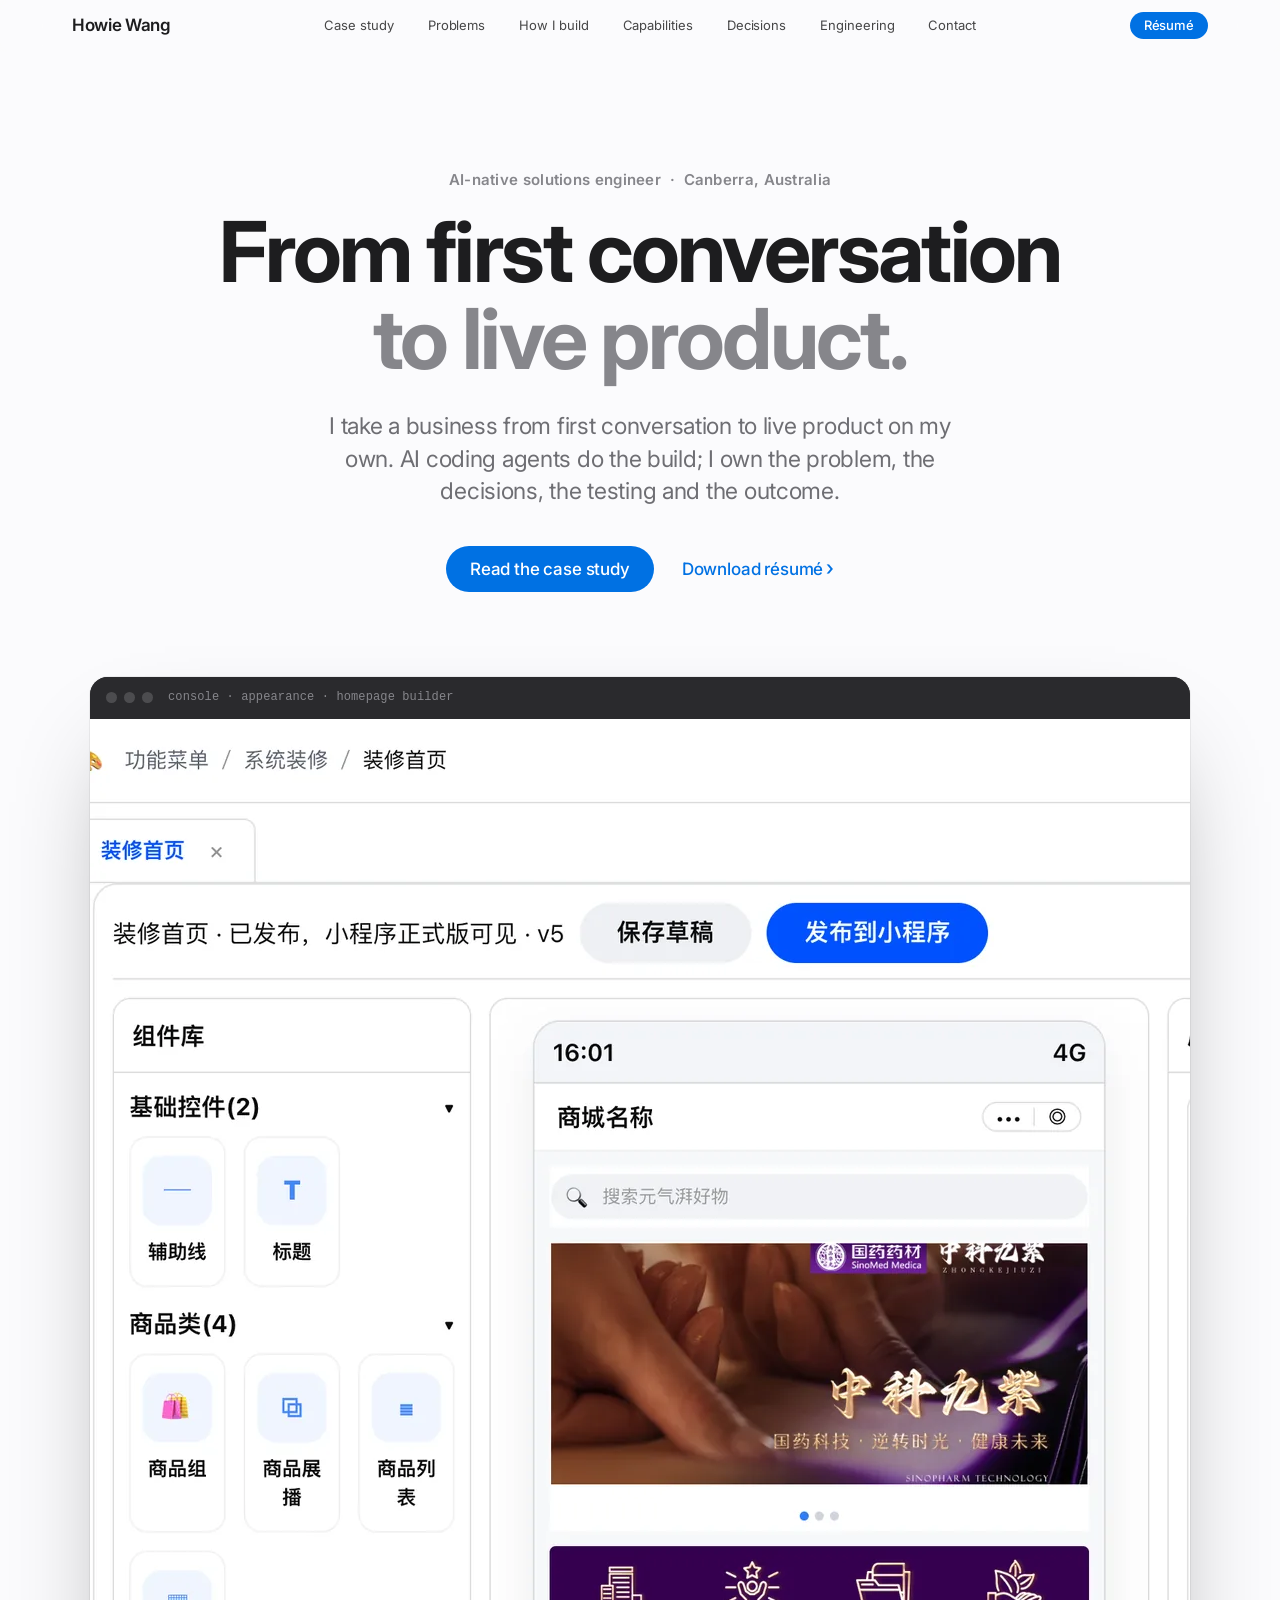
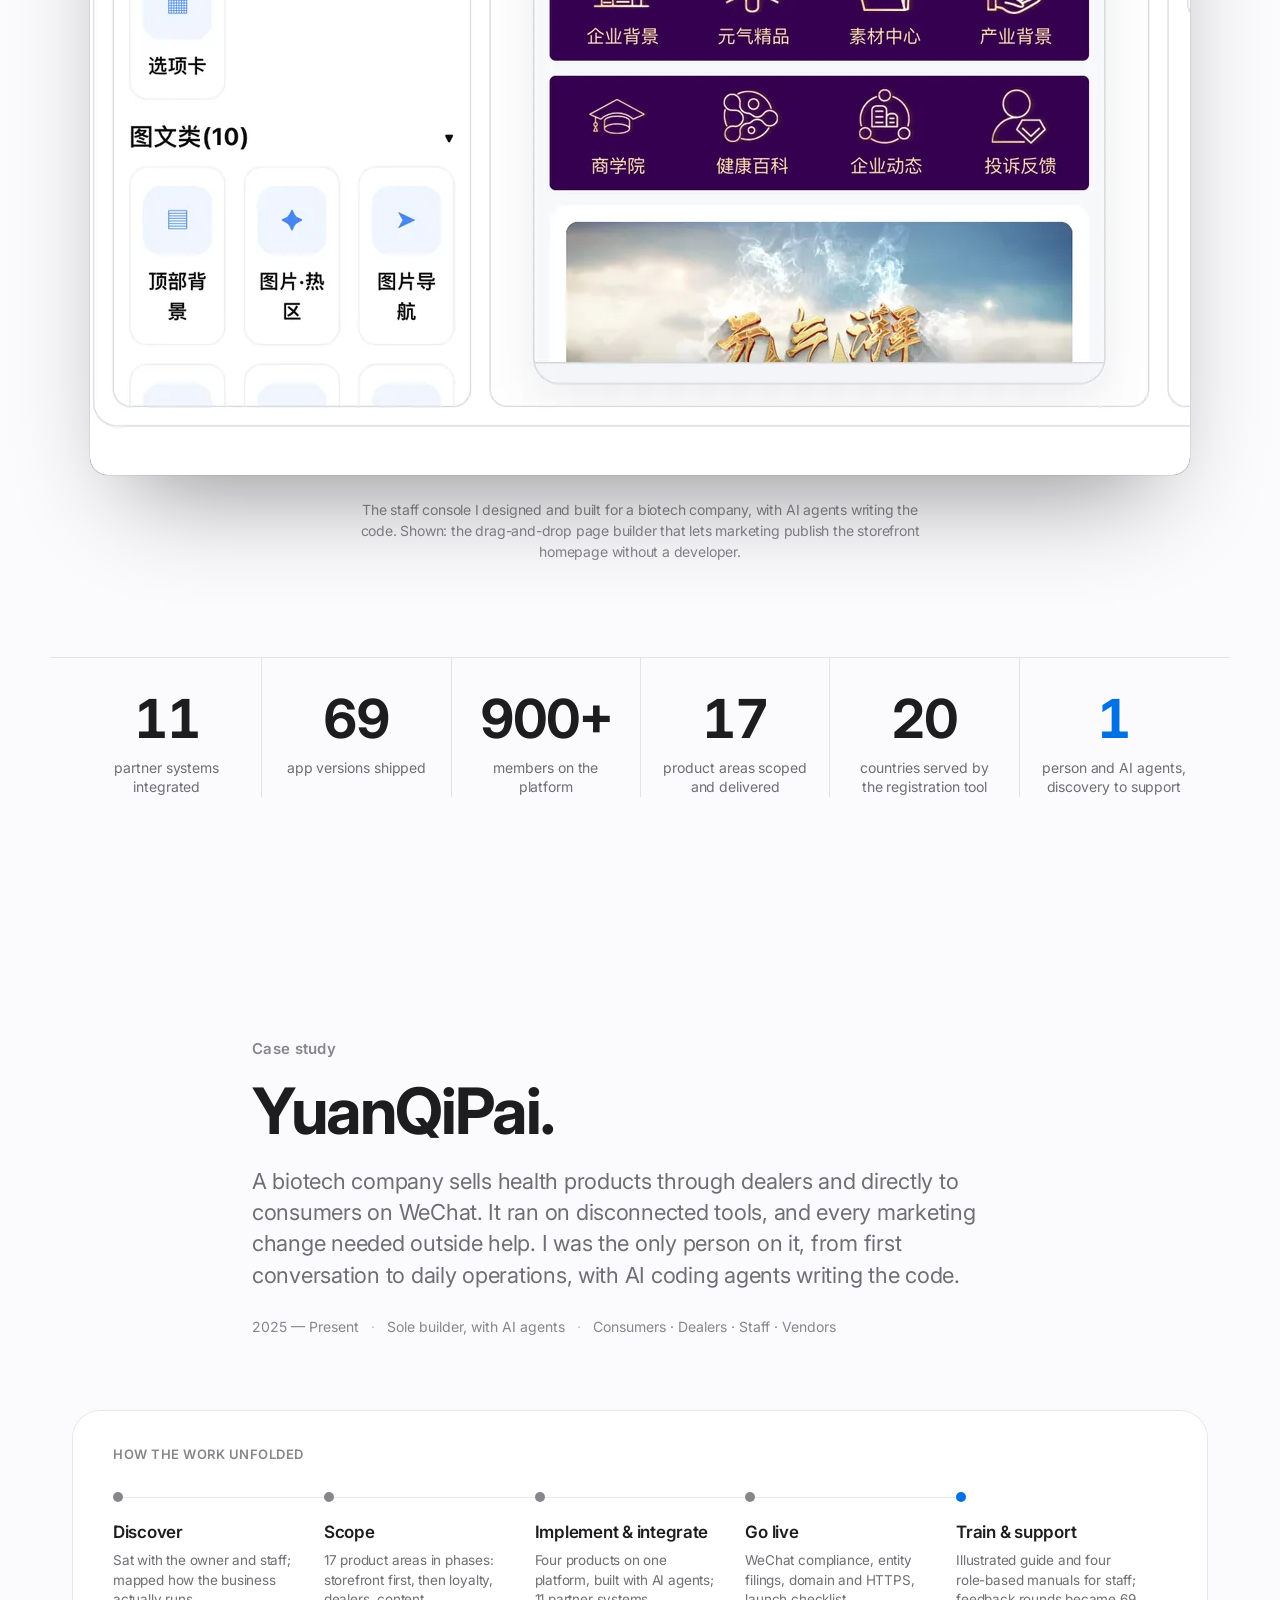
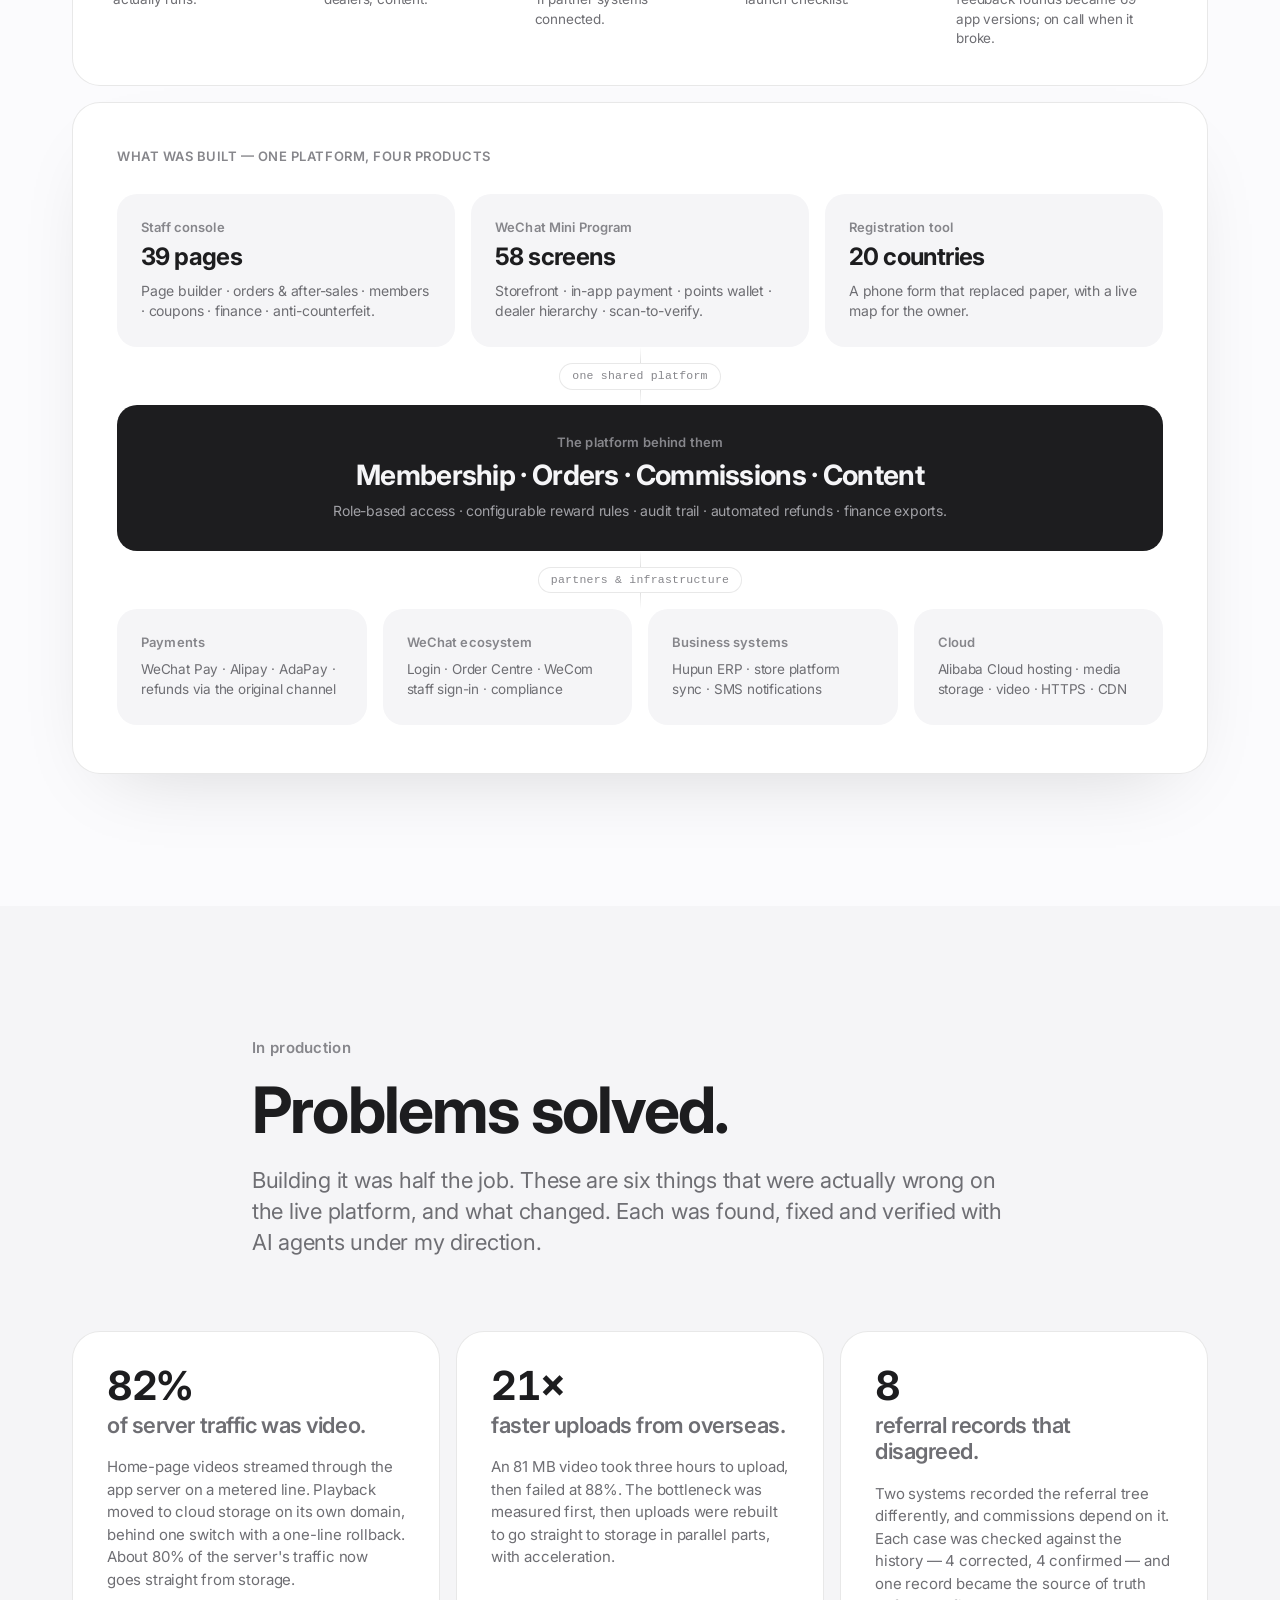
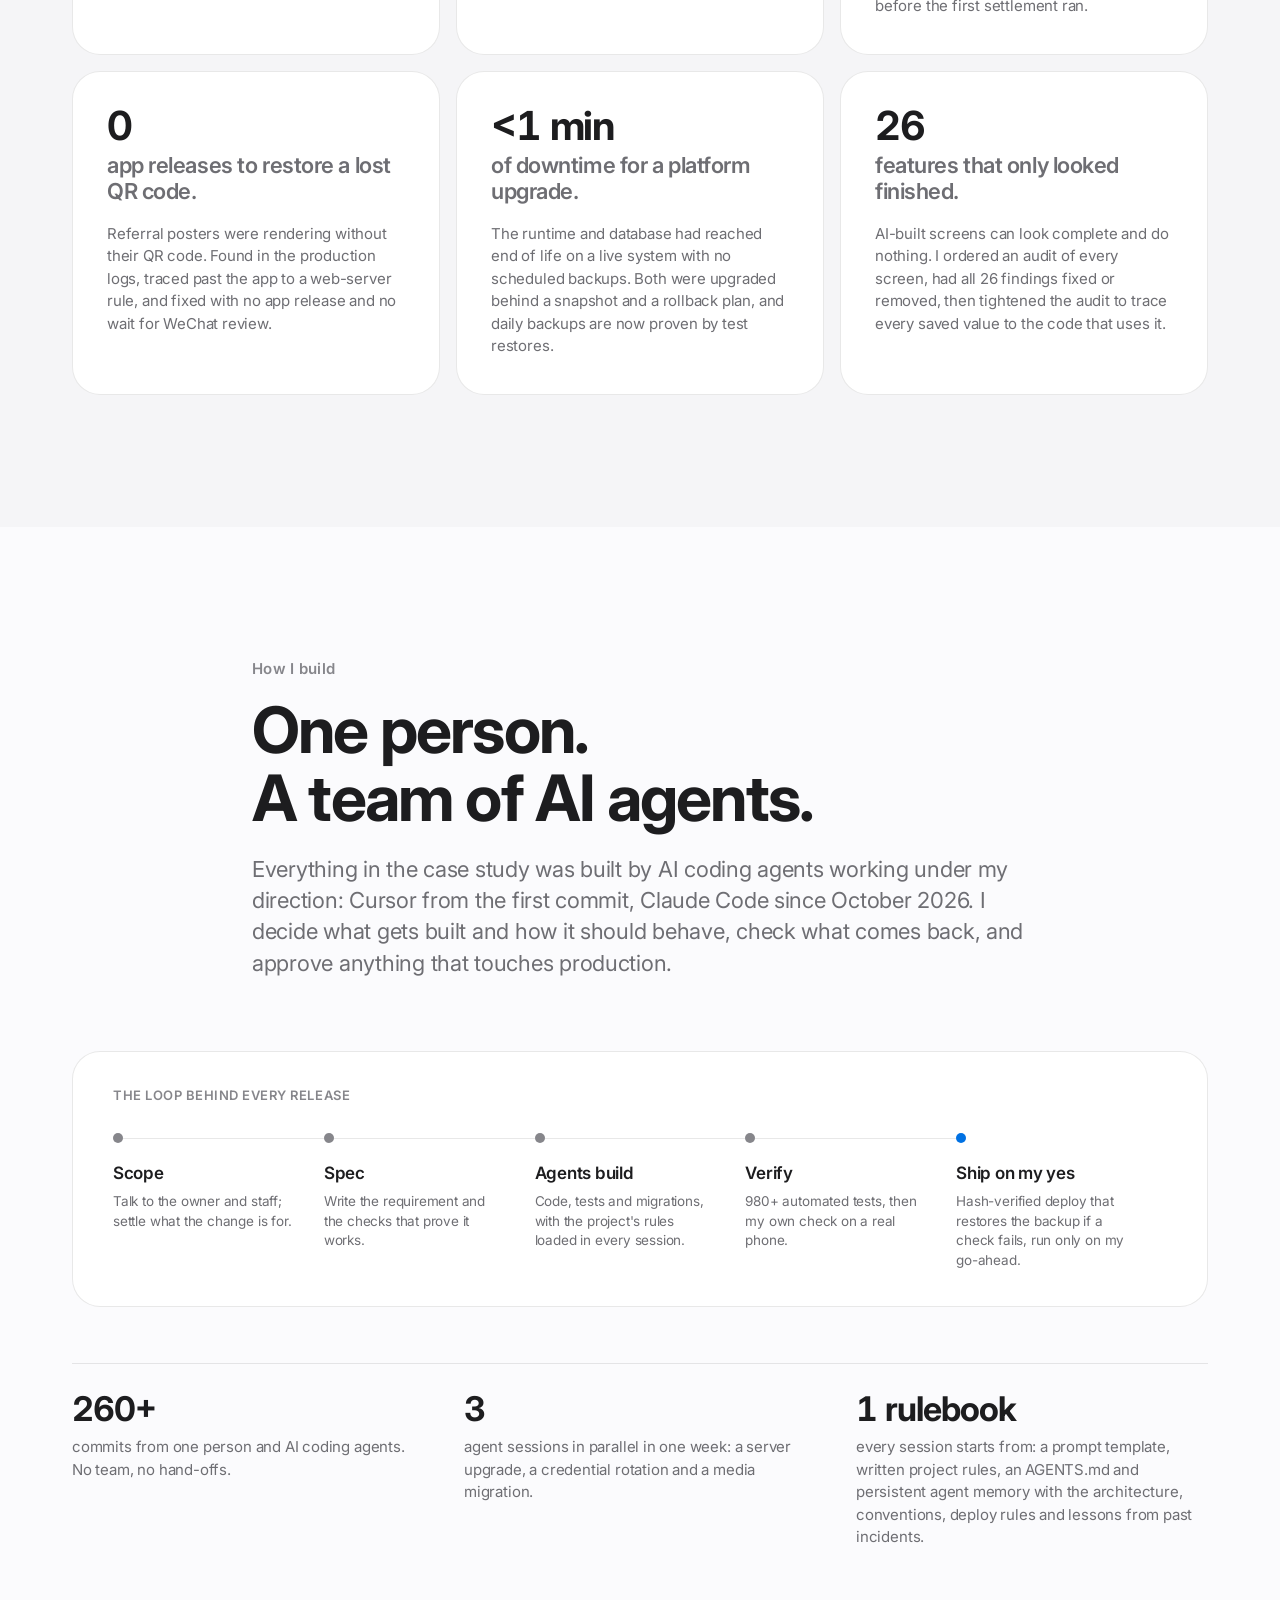
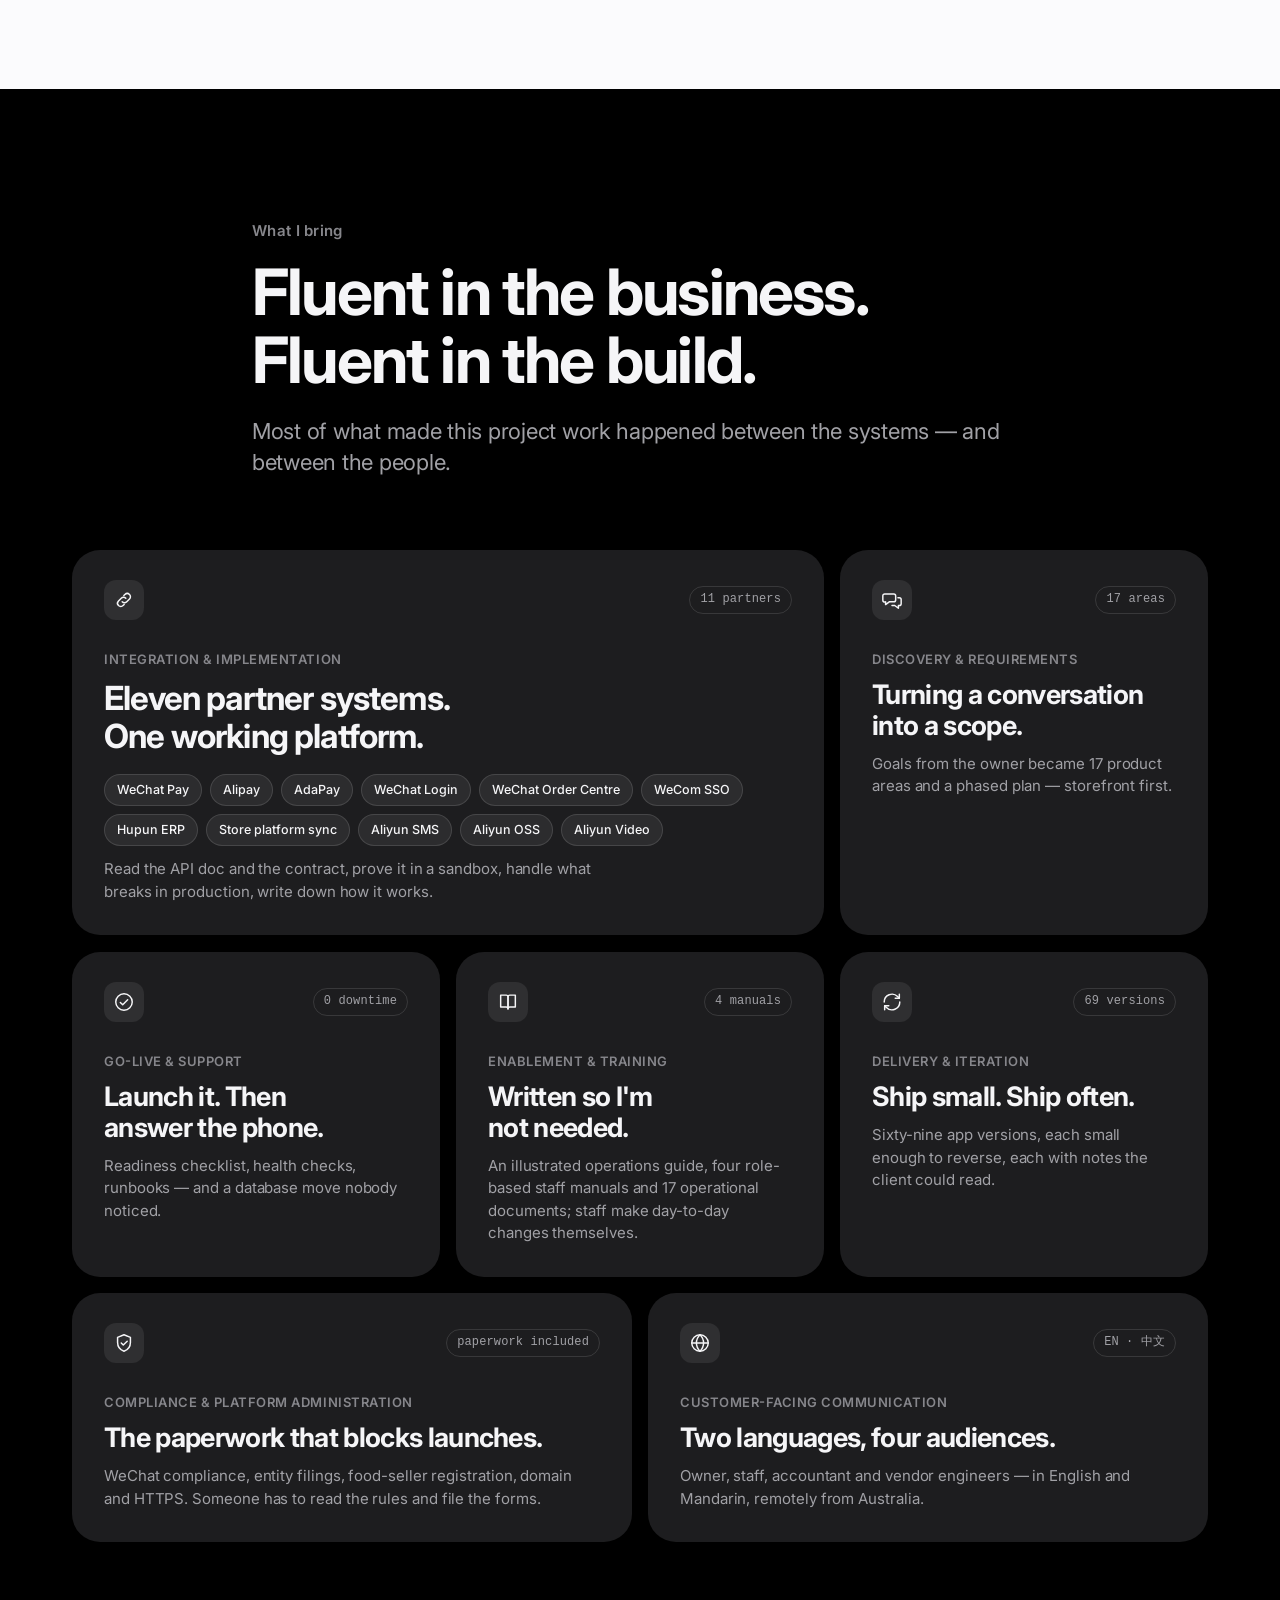
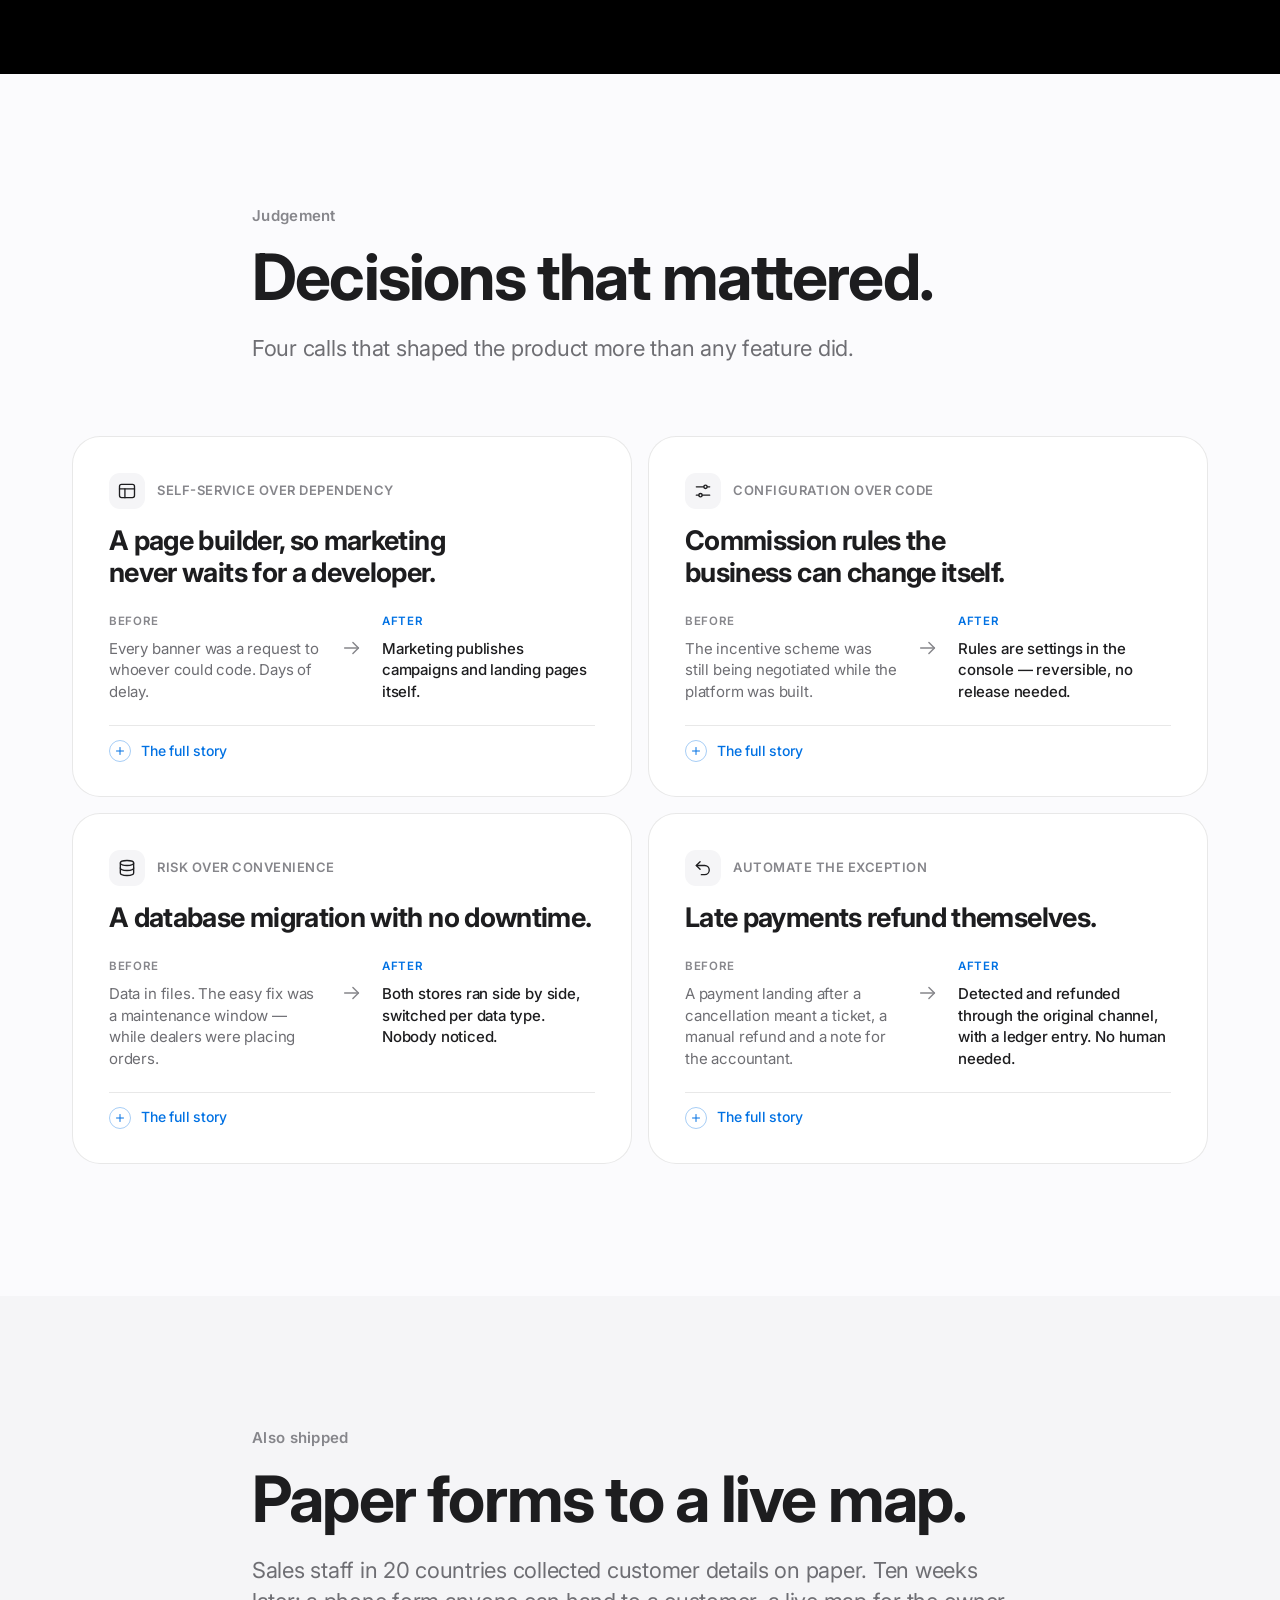
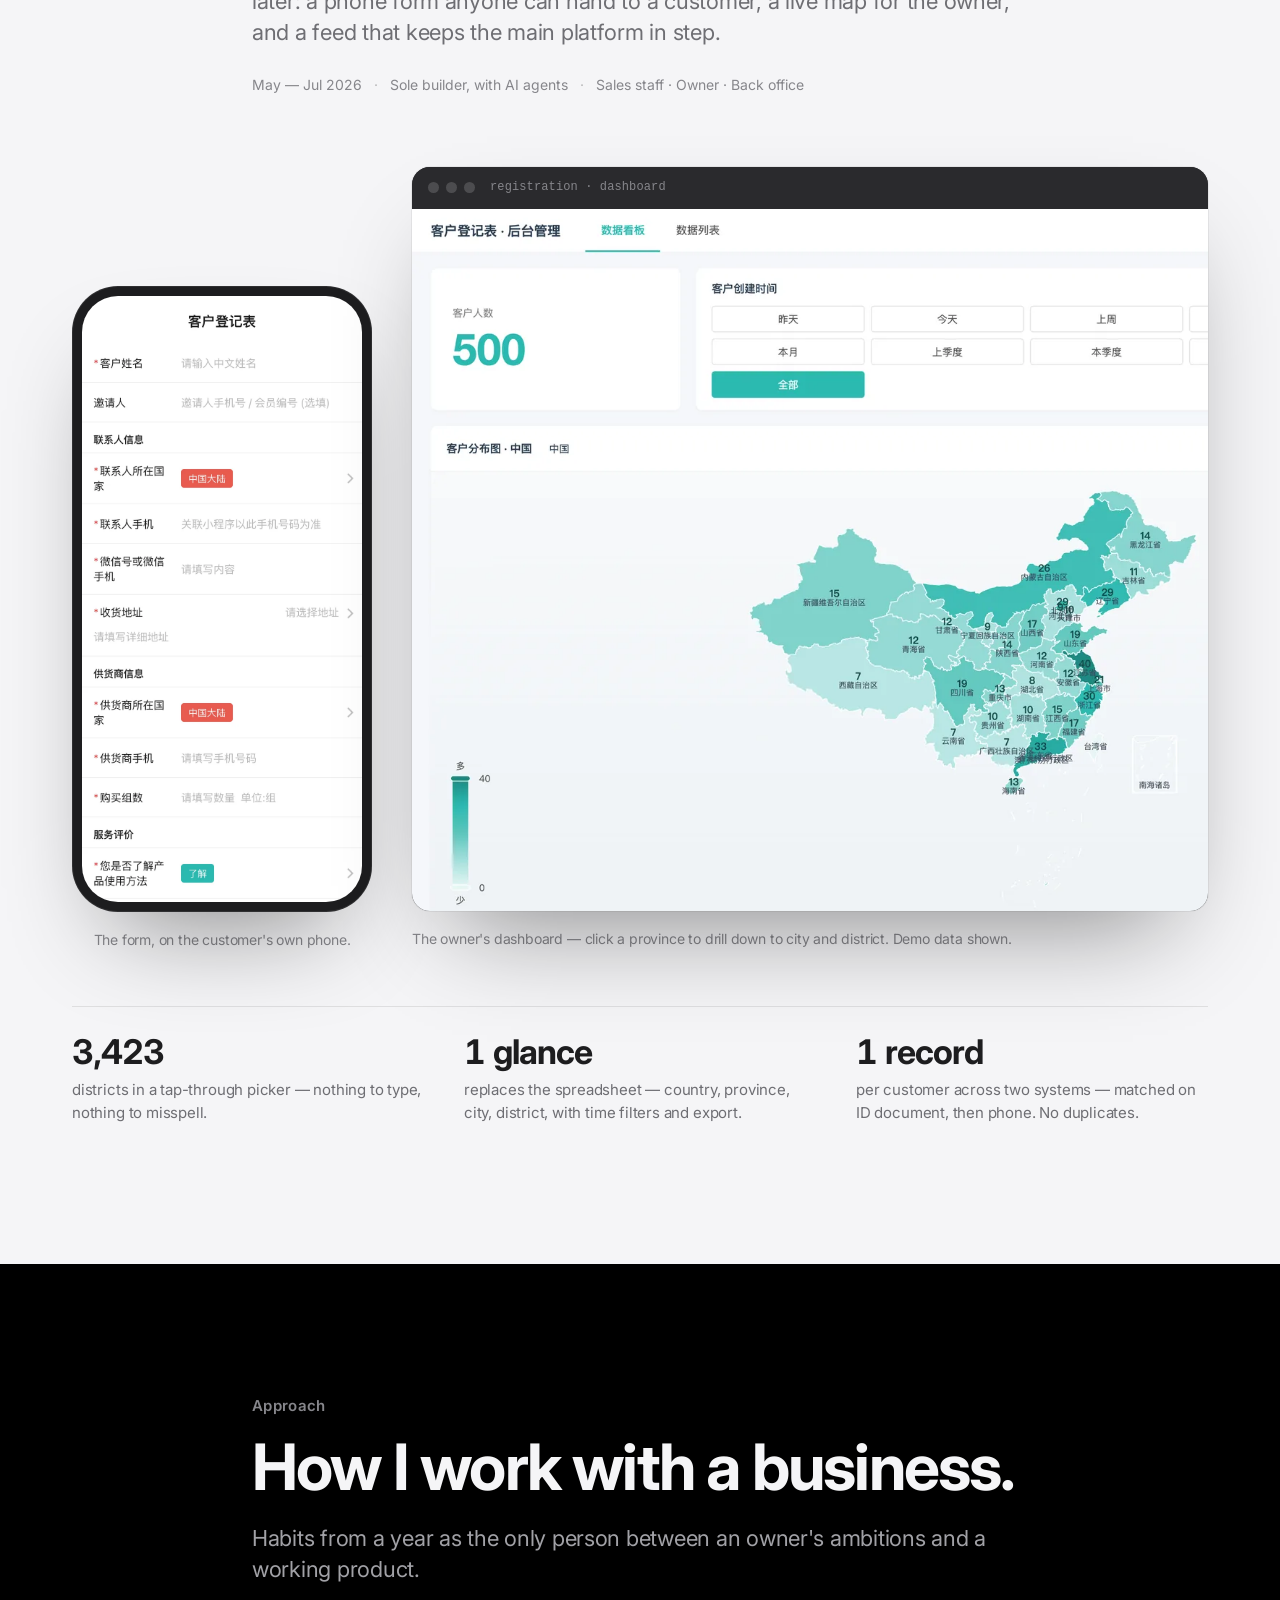
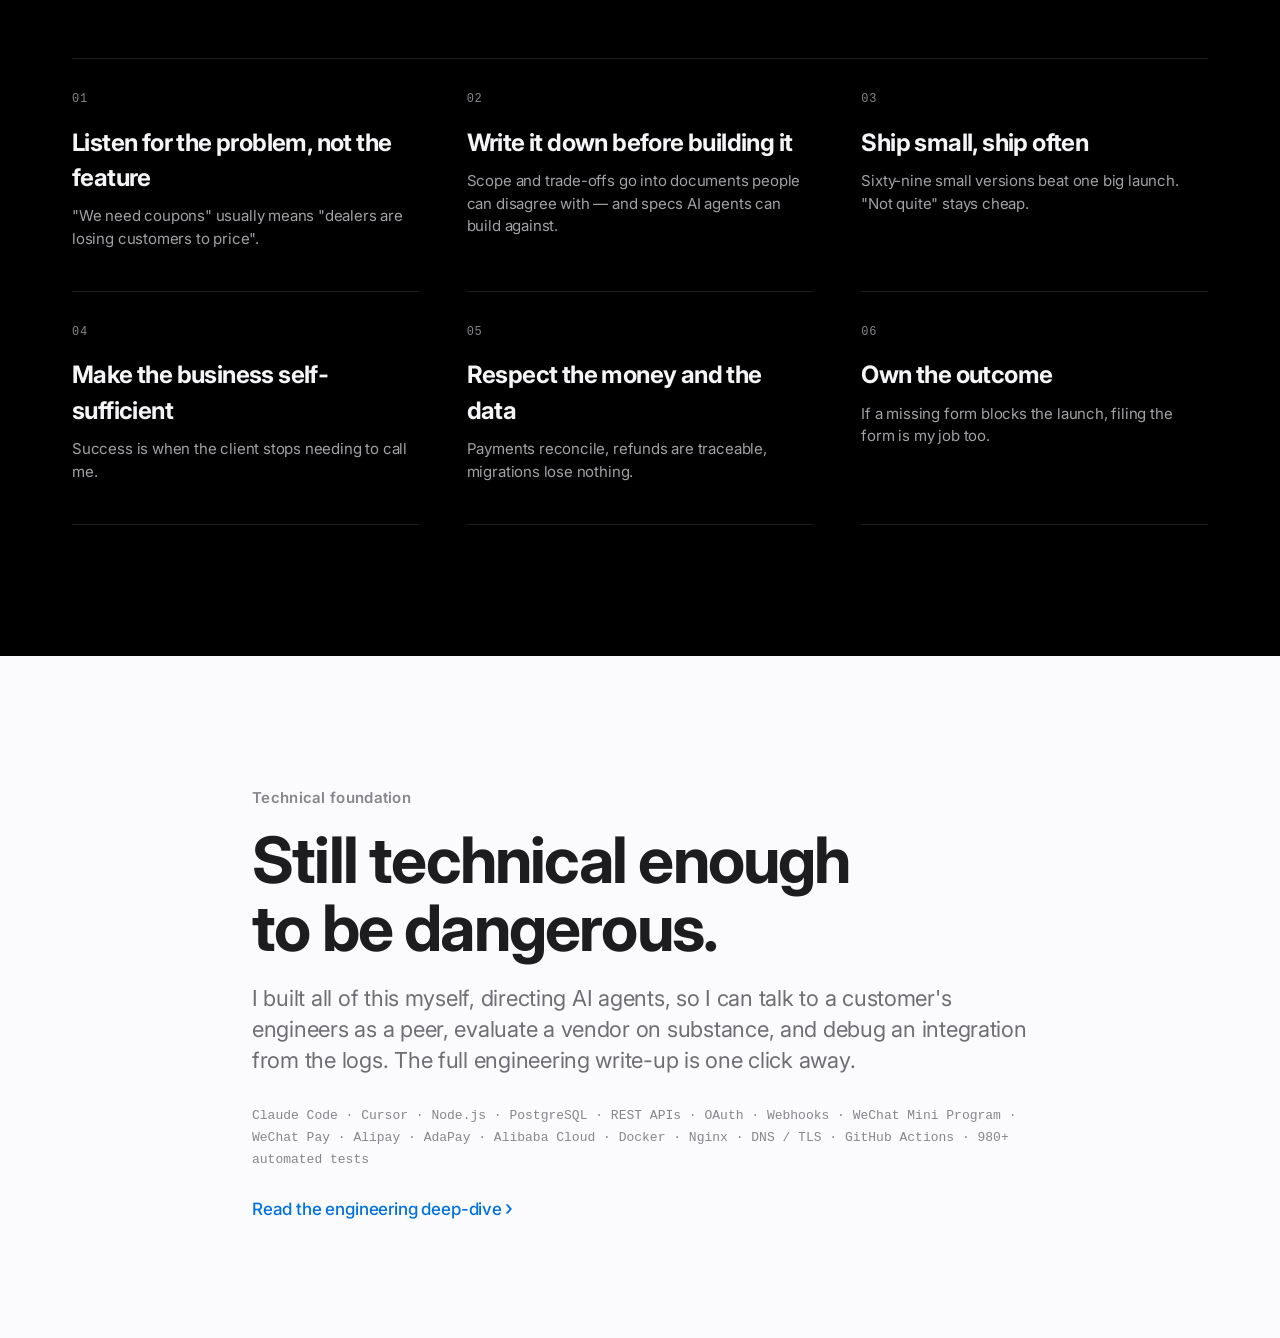
==== commit 564788f1: "Show real problems solved; bring figures up to November 2026 - New "Problems solved" section on both" ====
--- a/index.html
+++ b/index.html
@@ -4,13 +4,13 @@
   <meta charset="utf-8">
   <meta name="viewport" content="width=device-width, initial-scale=1, viewport-fit=cover">
   <title>Howie Wang — AI-native solutions engineer</title>
-  <meta name="description" content="Howie Wang takes a business from first conversation to live product alone, directing AI coding agents to do the build — discovery, integration, go-live, training and support. Eleven partner systems integrated, 67 releases, 900+ members, one person. Canberra, Australia.">
+  <meta name="description" content="Howie Wang takes a business from first conversation to live product alone, directing AI coding agents to do the build — discovery, integration, go-live, training and support. Eleven partner systems integrated, 69 app versions, 900+ members, one person. Canberra, Australia.">
   <meta name="author" content="Howie Wang">
   <meta name="theme-color" content="#fbfbfd">
 
   <meta property="og:type" content="website">
   <meta property="og:title" content="Howie Wang — One person and AI agents, from first conversation to live product">
-  <meta property="og:description" content="AI-native solutions engineer. A commerce platform for a biotech company, built and run by one person directing AI coding agents: 11 partner integrations, 67 releases, 900+ members.">
+  <meta property="og:description" content="AI-native solutions engineer. A commerce platform for a biotech company, built and run by one person directing AI coding agents: 11 partner integrations, 69 app versions, 900+ members.">
   <meta property="og:image" content="https://how1ewang.github.io/img/console-builder.jpg">
   <meta name="twitter:card" content="summary_large_image">
 
@@ -51,6 +51,7 @@
 
       <nav class="nav-links" aria-label="Primary">
         <a href="#work">Case study</a>
+        <a href="#problems">Problems</a>
         <a href="#ai">How I build</a>
         <a href="#capabilities">Capabilities</a>
         <a href="#decisions">Decisions</a>
@@ -69,6 +70,7 @@
 
   <nav class="nav-mobile" id="mobileMenu" aria-label="Mobile">
     <a href="#work">Case study</a>
+    <a href="#problems">Problems solved</a>
     <a href="#ai">How I build</a>
     <a href="#capabilities">Capabilities</a>
     <a href="#decisions">Decisions</a>
@@ -121,8 +123,8 @@
           <div class="stat-label">partner systems integrated</div>
         </div>
         <div class="stat">
-          <div class="stat-value"><span data-count="67">67</span></div>
-          <div class="stat-label">releases shipped</div>
+          <div class="stat-value"><span data-count="69">69</span></div>
+          <div class="stat-label">app versions shipped</div>
         </div>
         <div class="stat">
           <div class="stat-value"><span data-count="900">900</span>+</div>
@@ -168,7 +170,7 @@
             <li><span class="pipeline-step">Scope</span><span class="pipeline-desc">17 product areas in phases: storefront first, then loyalty, dealers, content.</span></li>
             <li><span class="pipeline-step">Implement &amp; integrate</span><span class="pipeline-desc">Four products on one platform, built with AI agents; 11 partner systems connected.</span></li>
             <li><span class="pipeline-step">Go live</span><span class="pipeline-desc">WeChat compliance, entity filings, domain and HTTPS, launch checklist.</span></li>
-            <li><span class="pipeline-step">Train &amp; support</span><span class="pipeline-desc">Illustrated guide and four role-based manuals for staff; feedback rounds became 67 releases; on call when it broke.</span></li>
+            <li><span class="pipeline-step">Train &amp; support</span><span class="pipeline-desc">Illustrated guide and four role-based manuals for staff; feedback rounds became 69 app versions; on call when it broke.</span></li>
           </ol>
         </section>
 
@@ -178,12 +180,12 @@
           <div class="arch-row arch-row-3">
             <div class="arch-node">
               <div class="arch-node-kicker">Staff console</div>
-              <div class="arch-node-title">100+ screens</div>
+              <div class="arch-node-title">39 pages</div>
               <div class="arch-node-desc">Page builder · orders &amp; after-sales · members · coupons · finance · anti-counterfeit.</div>
             </div>
             <div class="arch-node">
               <div class="arch-node-kicker">WeChat Mini Program</div>
-              <div class="arch-node-title">60 screens</div>
+              <div class="arch-node-title">58 screens</div>
               <div class="arch-node-desc">Storefront · in-app payment · points wallet · dealer hierarchy · scan-to-verify.</div>
             </div>
             <div class="arch-node">
@@ -227,8 +229,55 @@
       </div>
     </section>
 
+    <!-- ============================== PROBLEMS SOLVED ============================== -->
+    <section class="section section-alt" id="problems">
+      <div class="container-narrow">
+        <p class="eyebrow reveal">In production</p>
+        <h2 class="section-title reveal" data-delay="1">Problems solved.</h2>
+        <p class="section-lead reveal" data-delay="2">
+          Building it was half the job. These are six things that were actually wrong on the live
+          platform, and what changed. Each was found, fixed and verified with AI agents under my direction.
+        </p>
+      </div>
+
+      <div class="container">
+        <div class="cards-3">
+          <article class="card reveal">
+            <div class="card-num">82%</div>
+            <h3>of server traffic was video.</h3>
+            <p>Home-page videos streamed through the app server on a metered line. Playback moved to cloud storage on its own domain, behind one switch with a one-line rollback. About 80% of the server's traffic now goes straight from storage.</p>
+          </article>
+          <article class="card reveal" data-delay="1">
+            <div class="card-num">21×</div>
+            <h3>faster uploads from overseas.</h3>
+            <p>An 81 MB video took three hours to upload, then failed at 88%. The bottleneck was measured first, then uploads were rebuilt to go straight to storage in parallel parts, with acceleration.</p>
+          </article>
+          <article class="card reveal" data-delay="2">
+            <div class="card-num">8</div>
+            <h3>referral records that disagreed.</h3>
+            <p>Two systems recorded the referral tree differently, and commissions depend on it. Each case was checked against the history — 4 corrected, 4 confirmed — and one record became the source of truth before the first settlement ran.</p>
+          </article>
+          <article class="card reveal">
+            <div class="card-num">0</div>
+            <h3>app releases to restore a lost QR code.</h3>
+            <p>Referral posters were rendering without their QR code. Found in the production logs, traced past the app to a web-server rule, and fixed with no app release and no wait for WeChat review.</p>
+          </article>
+          <article class="card reveal" data-delay="1">
+            <div class="card-num">&lt;1 min</div>
+            <h3>of downtime for a platform upgrade.</h3>
+            <p>The runtime and database had reached end of life on a live system with no scheduled backups. Both were upgraded behind a snapshot and a rollback plan, and daily backups are now proven by test restores.</p>
+          </article>
+          <article class="card reveal" data-delay="2">
+            <div class="card-num">26</div>
+            <h3>features that only looked finished.</h3>
+            <p>AI-built screens can look complete and do nothing. I ordered an audit of every screen, had all 26 findings fixed or removed, then tightened the audit to trace every saved value to the code that uses it.</p>
+          </article>
+        </div>
+      </div>
+    </section>
+
     <!-- ============================== HOW I BUILD (AI) ============================== -->
-    <section class="section section-alt" id="ai">
+    <section class="section" id="ai">
       <div class="container-narrow">
         <p class="eyebrow reveal">How I build</p>
         <h2 class="section-title reveal" data-delay="1">One person.<br>A team of AI agents.</h2>
@@ -246,14 +295,14 @@
             <li><span class="pipeline-step">Scope</span><span class="pipeline-desc">Talk to the owner and staff; settle what the change is for.</span></li>
             <li><span class="pipeline-step">Spec</span><span class="pipeline-desc">Write the requirement and the checks that prove it works.</span></li>
             <li><span class="pipeline-step">Agents build</span><span class="pipeline-desc">Code, tests and migrations, with the project's rules loaded in every session.</span></li>
-            <li><span class="pipeline-step">Verify</span><span class="pipeline-desc">760+ automated tests, then my own check on a real phone.</span></li>
-            <li><span class="pipeline-step">Ship on my yes</span><span class="pipeline-desc">Hash-verified deploy with automatic rollback, run only on my go-ahead.</span></li>
+            <li><span class="pipeline-step">Verify</span><span class="pipeline-desc">980+ automated tests, then my own check on a real phone.</span></li>
+            <li><span class="pipeline-step">Ship on my yes</span><span class="pipeline-desc">Hash-verified deploy that restores the backup if a check fails, run only on my go-ahead.</span></li>
           </ol>
         </section>
 
         <ul class="facts reveal">
           <li>
-            <span class="fact-num">240+</span>
+            <span class="fact-num">260+</span>
             <span class="fact-text">commits from one person and AI coding agents. No team, no hand-offs.</span>
           </li>
           <li>
@@ -262,7 +311,7 @@
           </li>
           <li>
             <span class="fact-num">1 rulebook</span>
-            <span class="fact-text">every session starts from: a prompt template, Cursor rules, an AGENTS.md and persistent agent memory with the architecture, conventions and deploy rules.</span>
+            <span class="fact-text">every session starts from: a prompt template, written project rules, an AGENTS.md and persistent agent memory with the architecture, conventions, deploy rules and lessons from past incidents.</span>
           </li>
         </ul>
       </div>
@@ -327,11 +376,11 @@
           <article class="tile tile-2 reveal" data-delay="2">
             <div class="tile-top">
               <span class="tile-icon"><svg><use href="#i-loop"/></svg></span>
-              <span class="tile-metric">67 releases</span>
+              <span class="tile-metric">69 versions</span>
             </div>
             <span class="tile-kicker">Delivery &amp; iteration</span>
             <h3>Ship small. Ship often.</h3>
-            <p>Sixty-seven releases, each small enough to reverse, each with notes the client could read.</p>
+            <p>Sixty-nine app versions, each small enough to reverse, each with notes the client could read.</p>
           </article>
 
           <article class="tile tile-3 reveal">
@@ -540,7 +589,7 @@
           <li>
             <span class="process-num">03</span>
             <h3>Ship small, ship often</h3>
-            <p>Sixty-seven small releases beat one big launch. "Not quite" stays cheap.</p>
+            <p>Sixty-nine small versions beat one big launch. "Not quite" stays cheap.</p>
           </li>
           <li>
             <span class="process-num">04</span>
@@ -572,7 +621,7 @@
           is one click away.
         </p>
         <p class="stack-line reveal" data-delay="3">
-          Claude Code · Cursor · Node.js · PostgreSQL · REST APIs · OAuth · Webhooks · WeChat Mini Program · WeChat Pay · Alipay · AdaPay · Alibaba Cloud · Docker · Nginx · DNS / TLS · GitHub Actions · 760+ automated tests
+          Claude Code · Cursor · Node.js · PostgreSQL · REST APIs · OAuth · Webhooks · WeChat Mini Program · WeChat Pay · Alipay · AdaPay · Alibaba Cloud · Docker · Nginx · DNS / TLS · GitHub Actions · 980+ automated tests
         </p>
         <div class="hero-cta reveal" data-delay="3">
           <a class="link-arrow" href="engineering/">Read the engineering deep-dive</a>
--- a/styles.css
+++ b/styles.css
@@ -223,6 +223,7 @@
   gap: 24px;
 }
 .nav-brand {
+  white-space: nowrap;
   font-size: 17px;
   font-weight: 600;
   letter-spacing: -0.02em;
@@ -230,6 +231,7 @@
 }
 .nav-links { display: flex; gap: 34px; }
 .nav-links a {
+  white-space: nowrap;
   font-size: 13px;
   font-weight: 400;
   letter-spacing: -0.005em;
@@ -295,6 +297,7 @@
 body.nav-open .nav-mobile a:nth-child(6) { transition-delay: 0.18s; }
 body.nav-open .nav-mobile a:nth-child(7) { transition-delay: 0.21s; }
 body.nav-open .nav-mobile a:nth-child(8) { transition-delay: 0.24s; }
+body.nav-open .nav-mobile a:nth-child(9) { transition-delay: 0.27s; }
 body.nav-open { overflow: hidden; }
 
 /* --------------------------------------------------------------------------
@@ -1141,6 +1144,7 @@
    Responsive
    -------------------------------------------------------------------------- */
 @media (max-width: 1068px) {
+  .nav-links { gap: 22px; }
   .section { padding: 104px 0; }
   .hero { padding-top: calc(var(--nav-h) + 92px); }
 
@@ -1174,11 +1178,16 @@
   .bento-lite .tile { padding: 26px 26px 28px; }
 }
 
+/* Seven links no longer fit beside the brand and the résumé button on a
+   portrait tablet, so the menu button takes over a little earlier. */
+@media (max-width: 900px) {
+  .nav-links { display: none; }
+  .nav-toggle { display: block; }
+}
+
 @media (max-width: 734px) {
   :root { --gutter: 18px; --nav-h: 48px; }
 
-  .nav-links { display: none; }
-  .nav-toggle { display: block; }
   .nav-actions .btn-sm { display: none; }
 
   .section { padding: 84px 0; }
